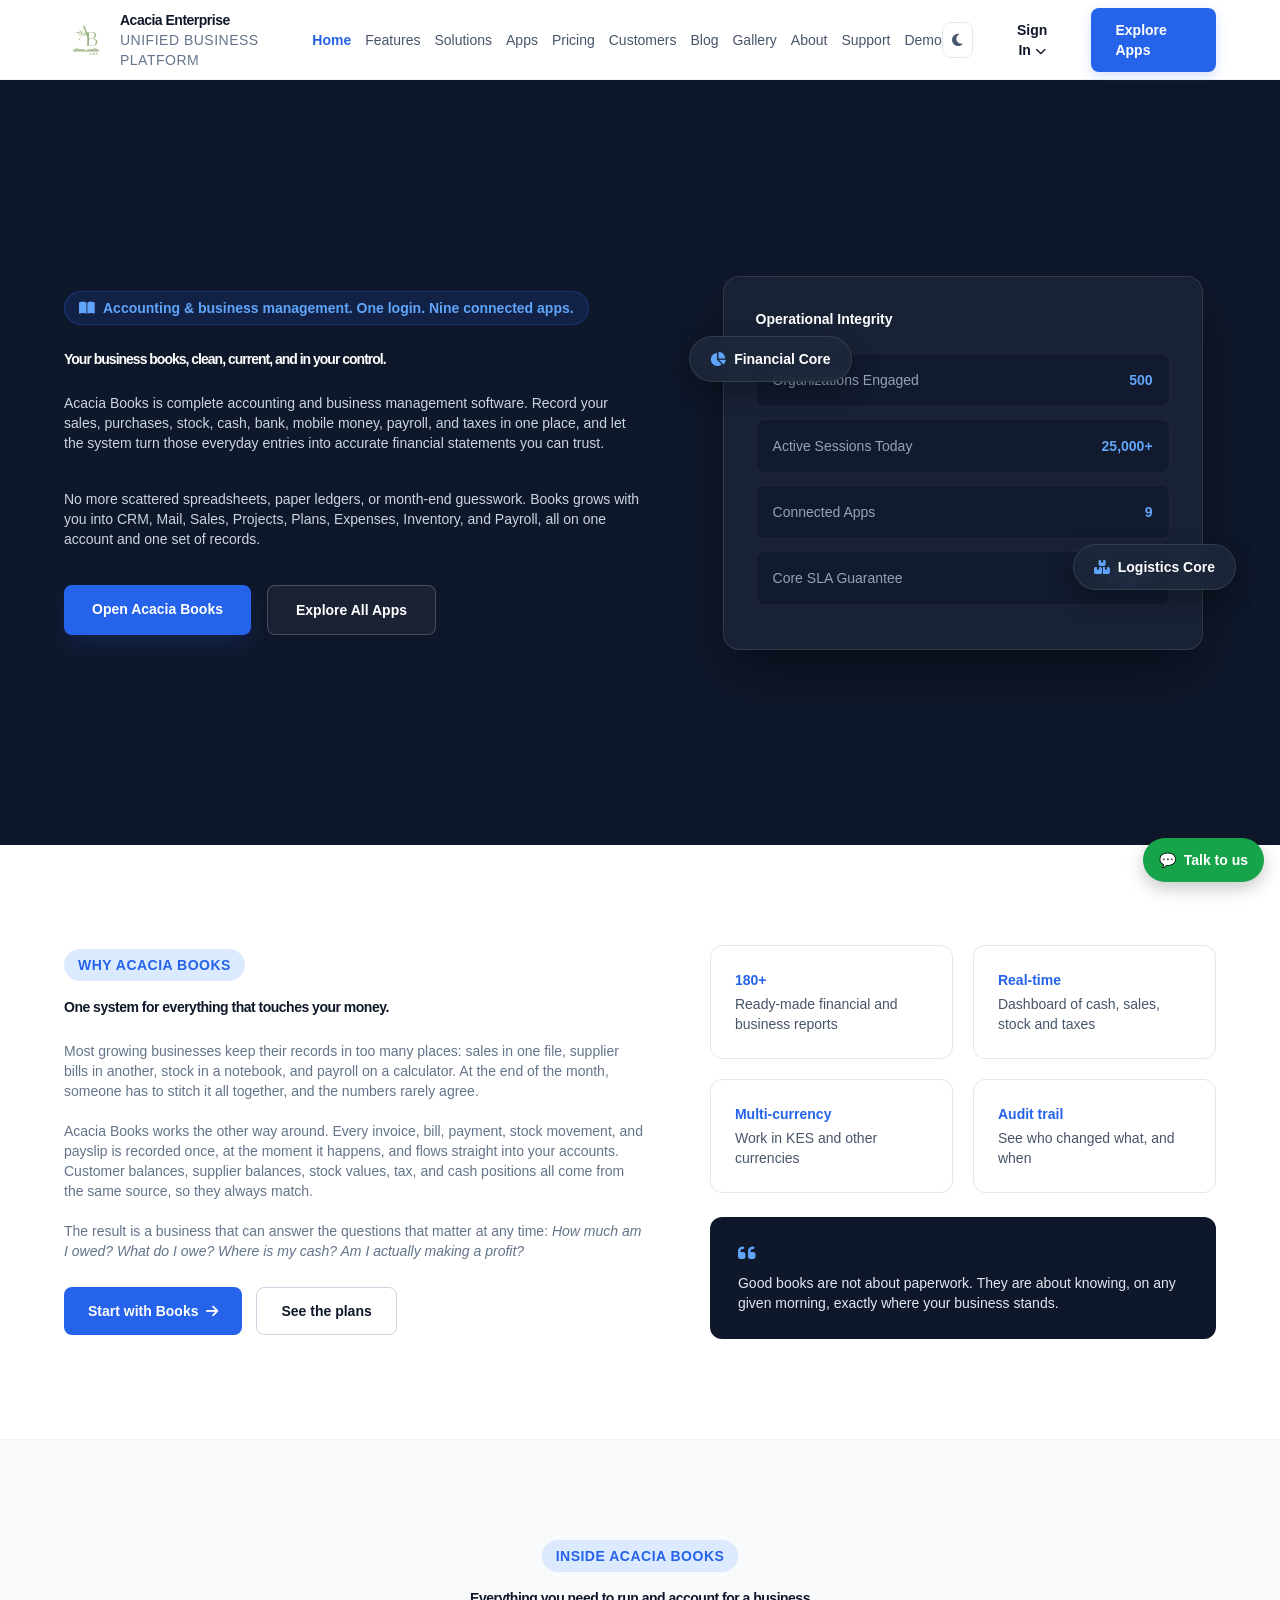
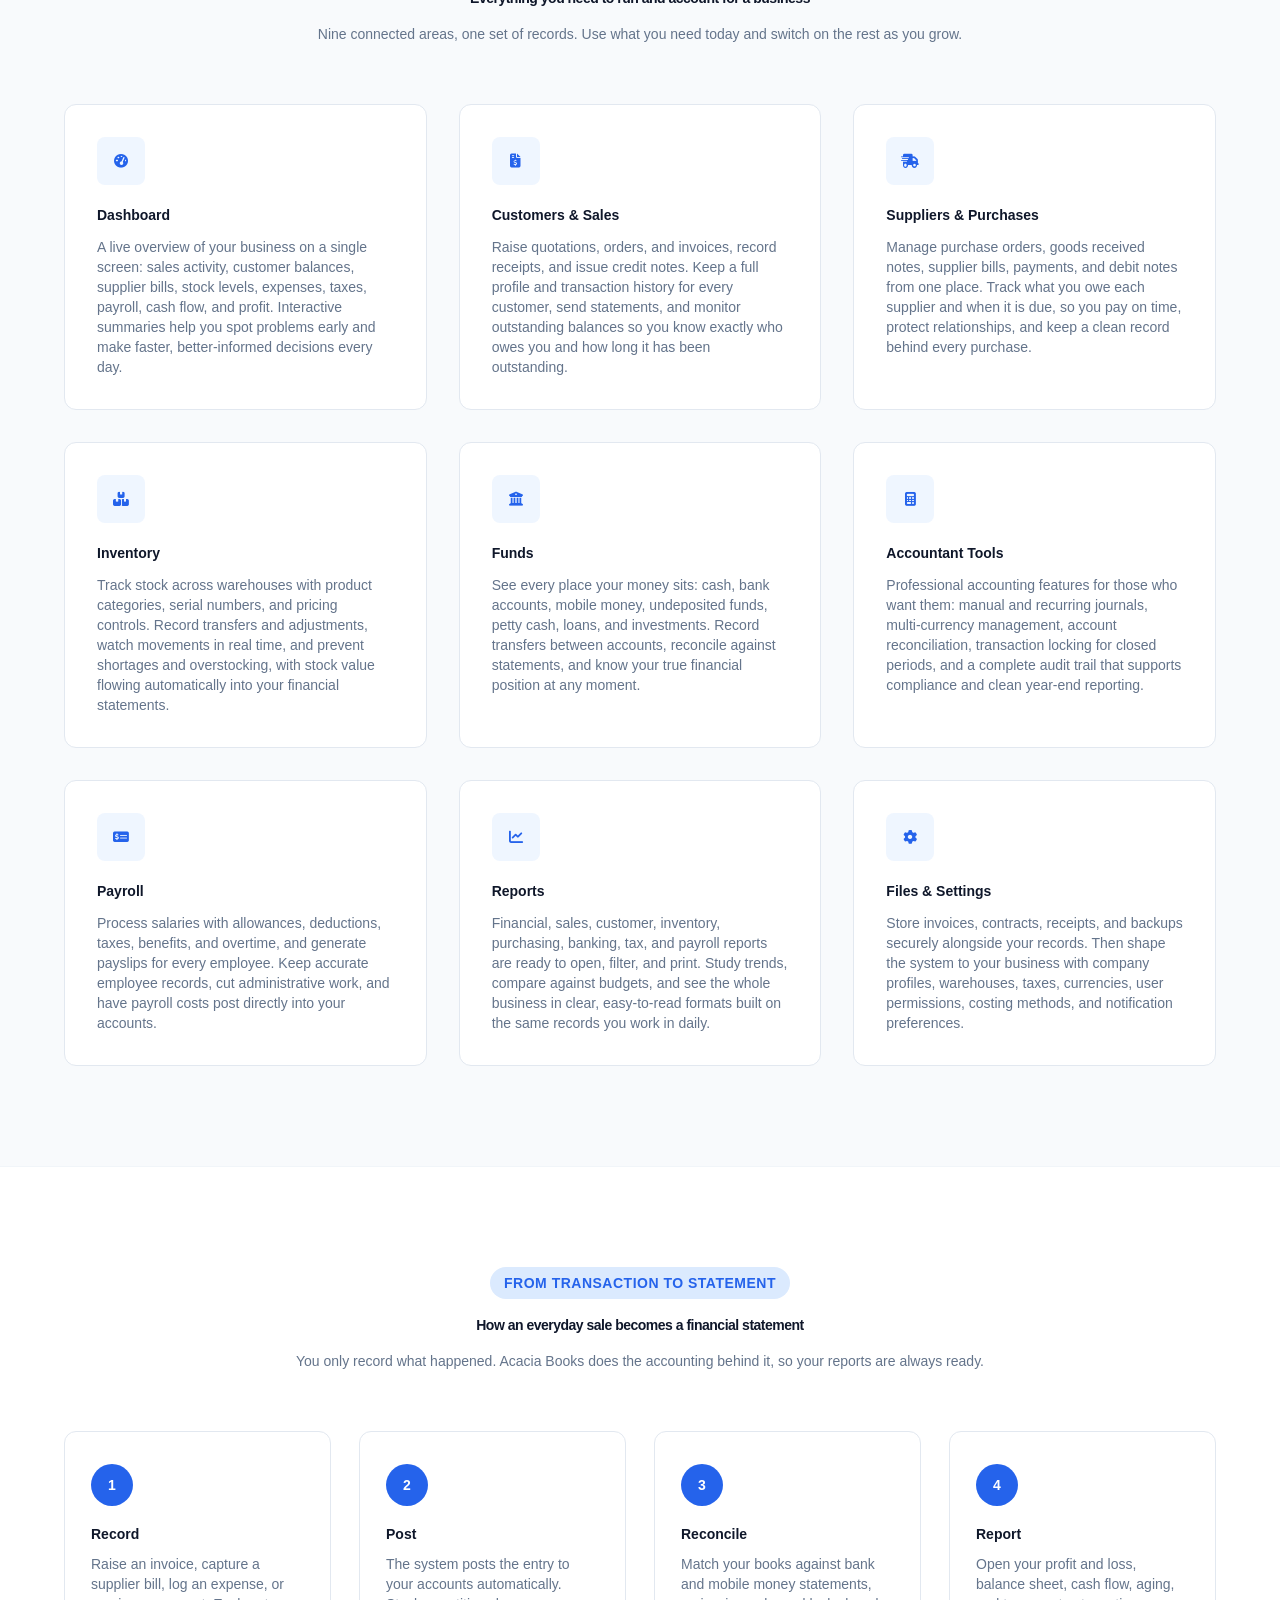
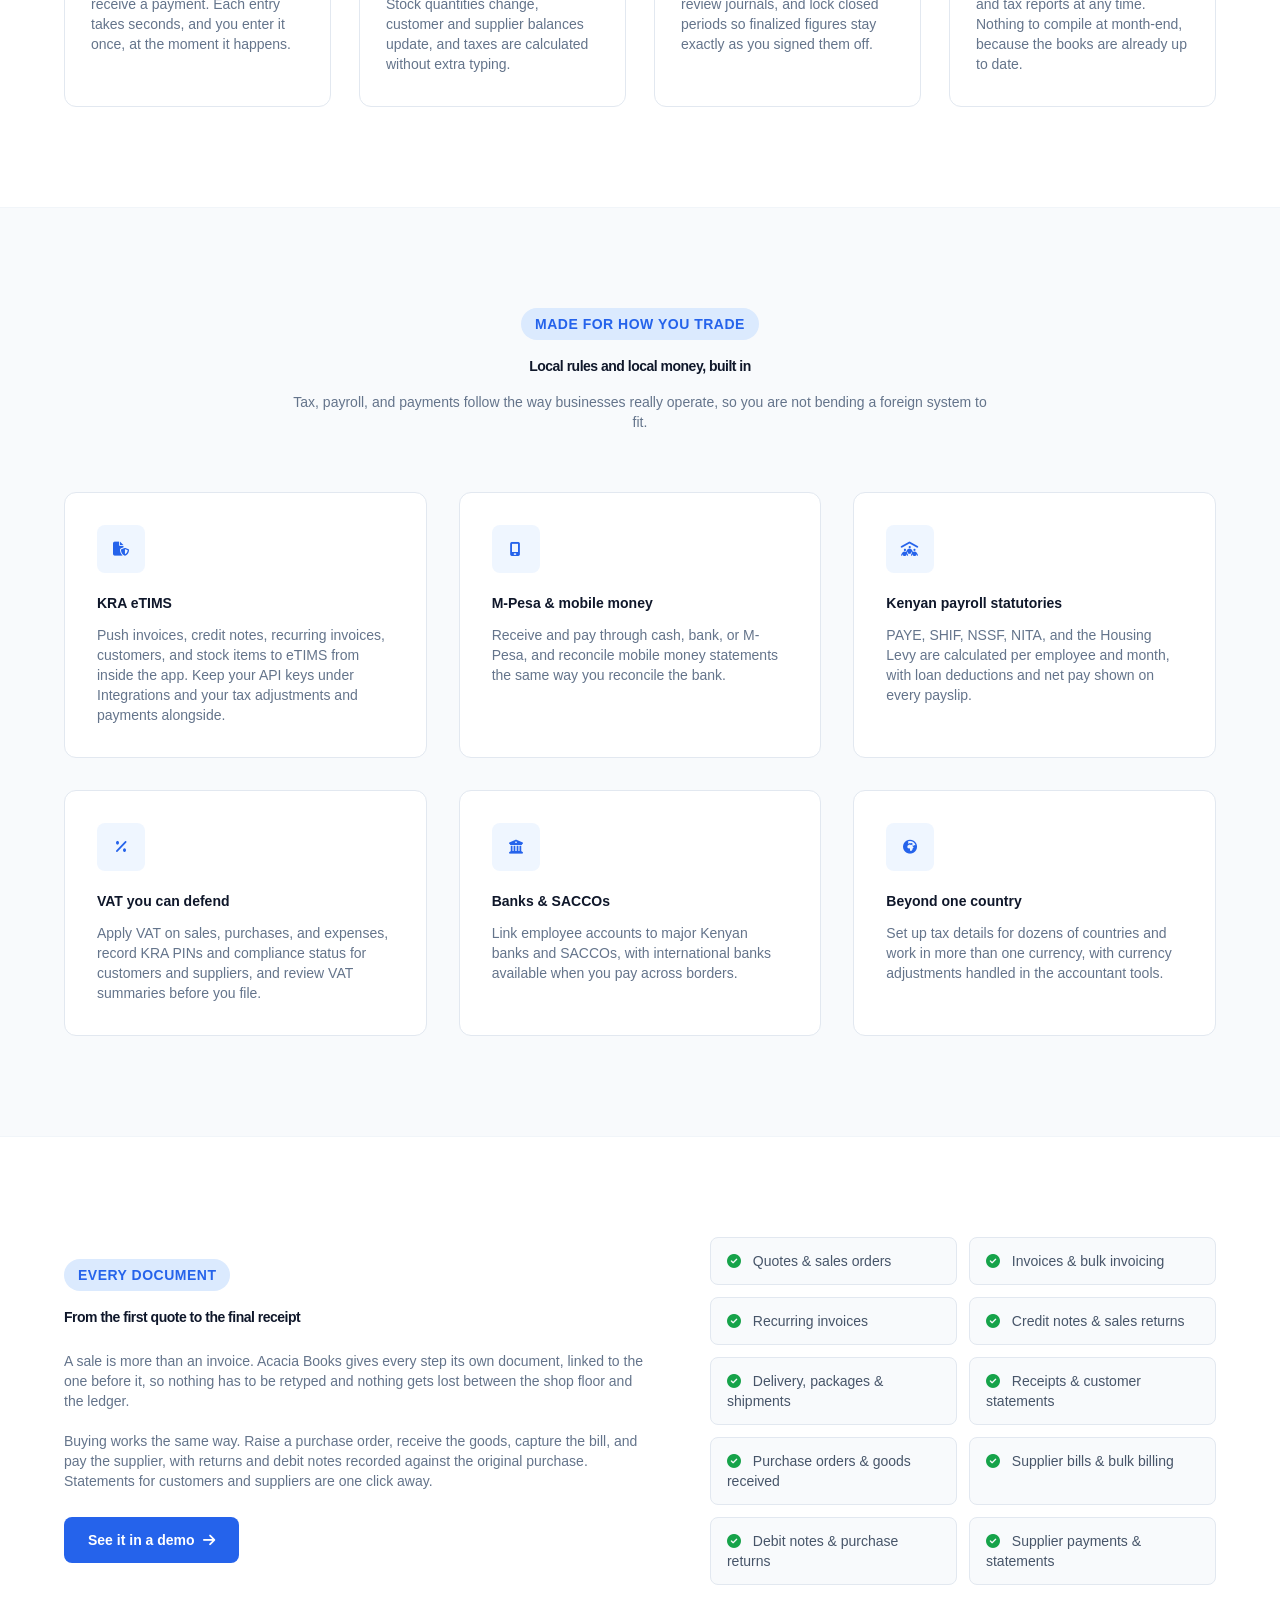
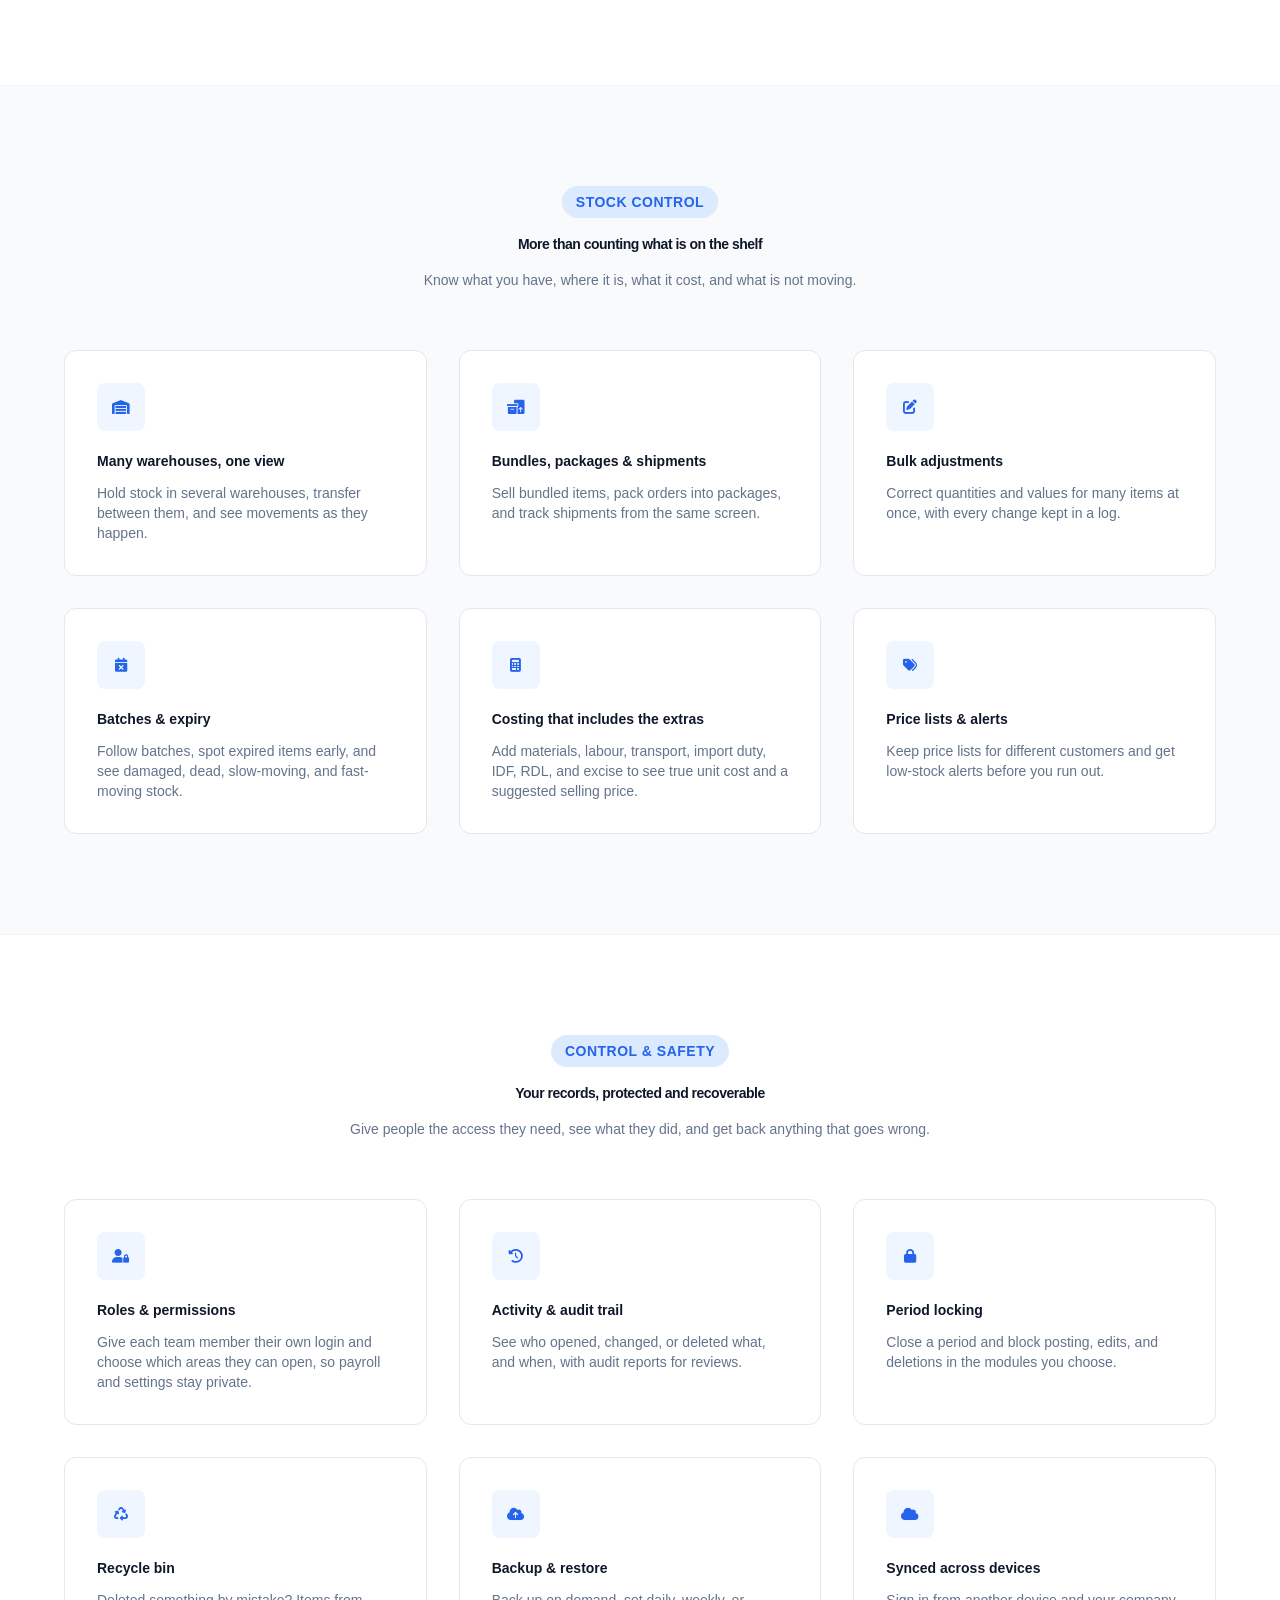
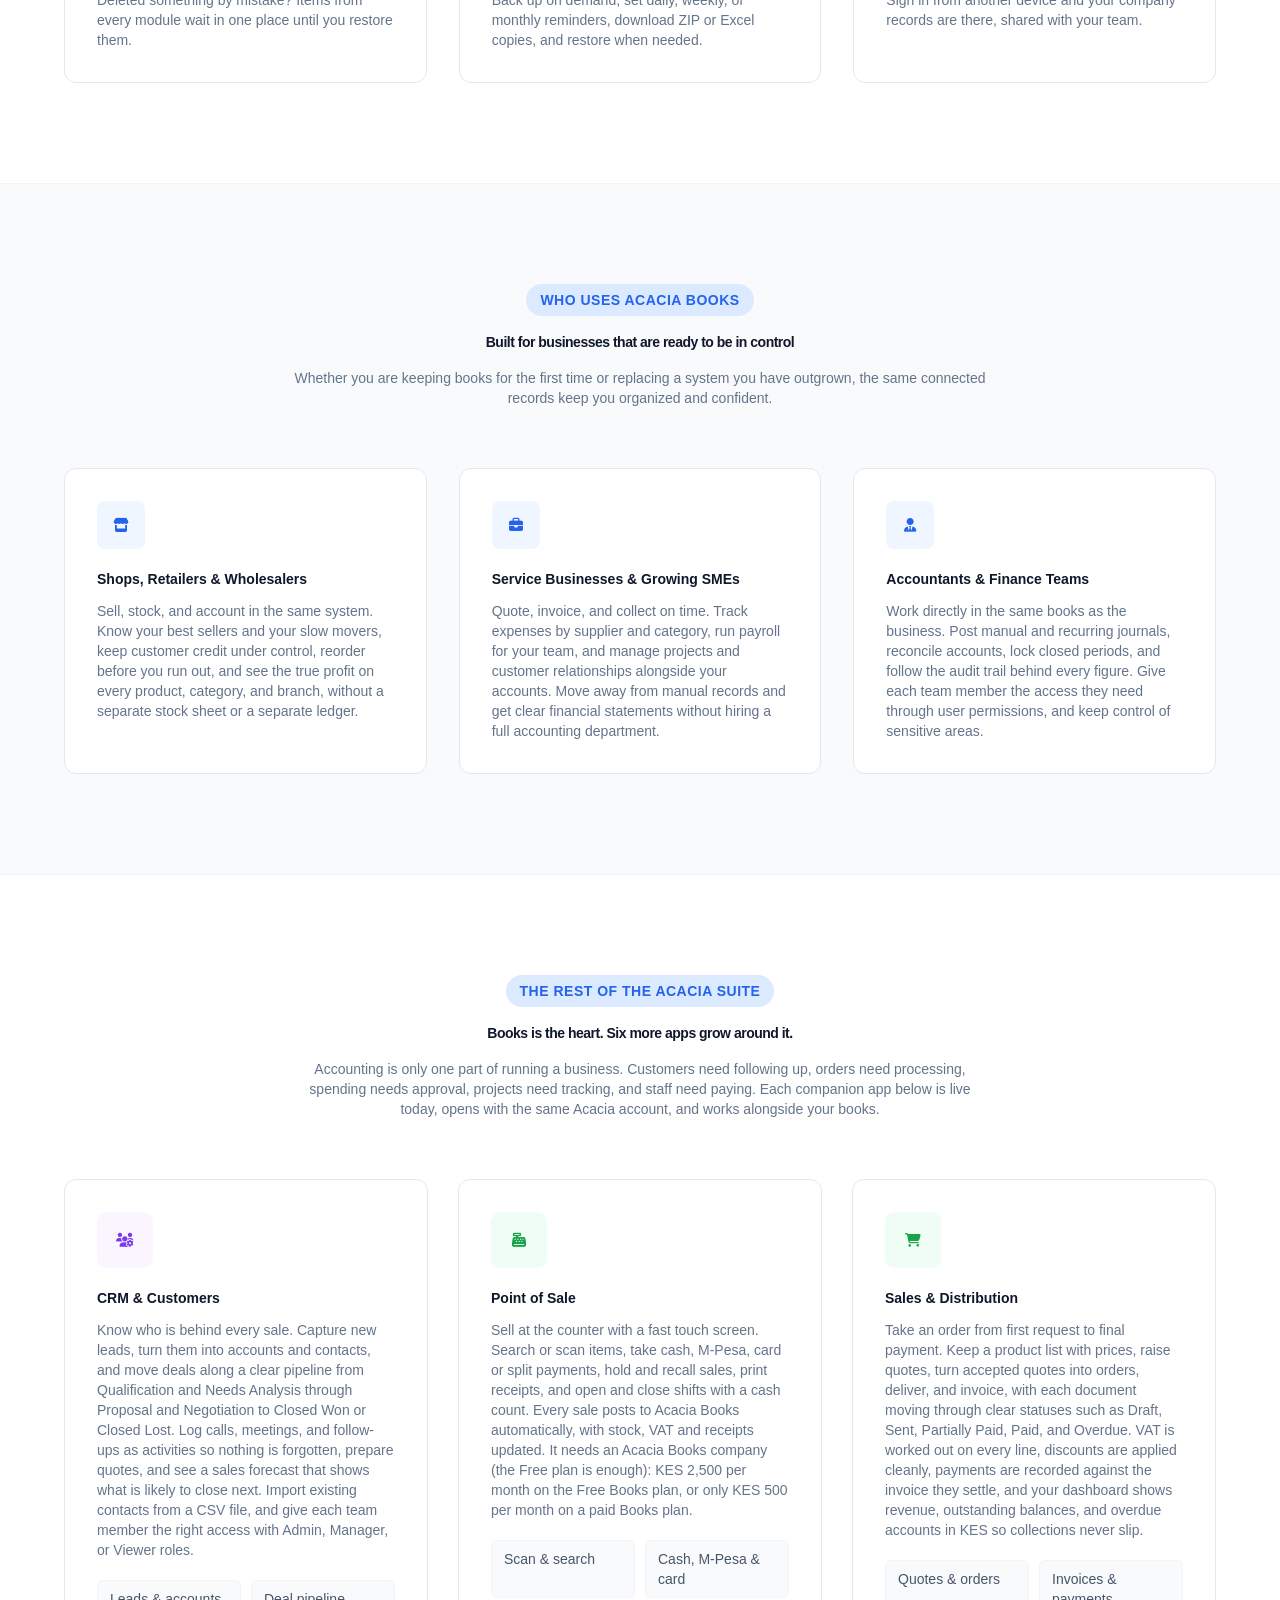
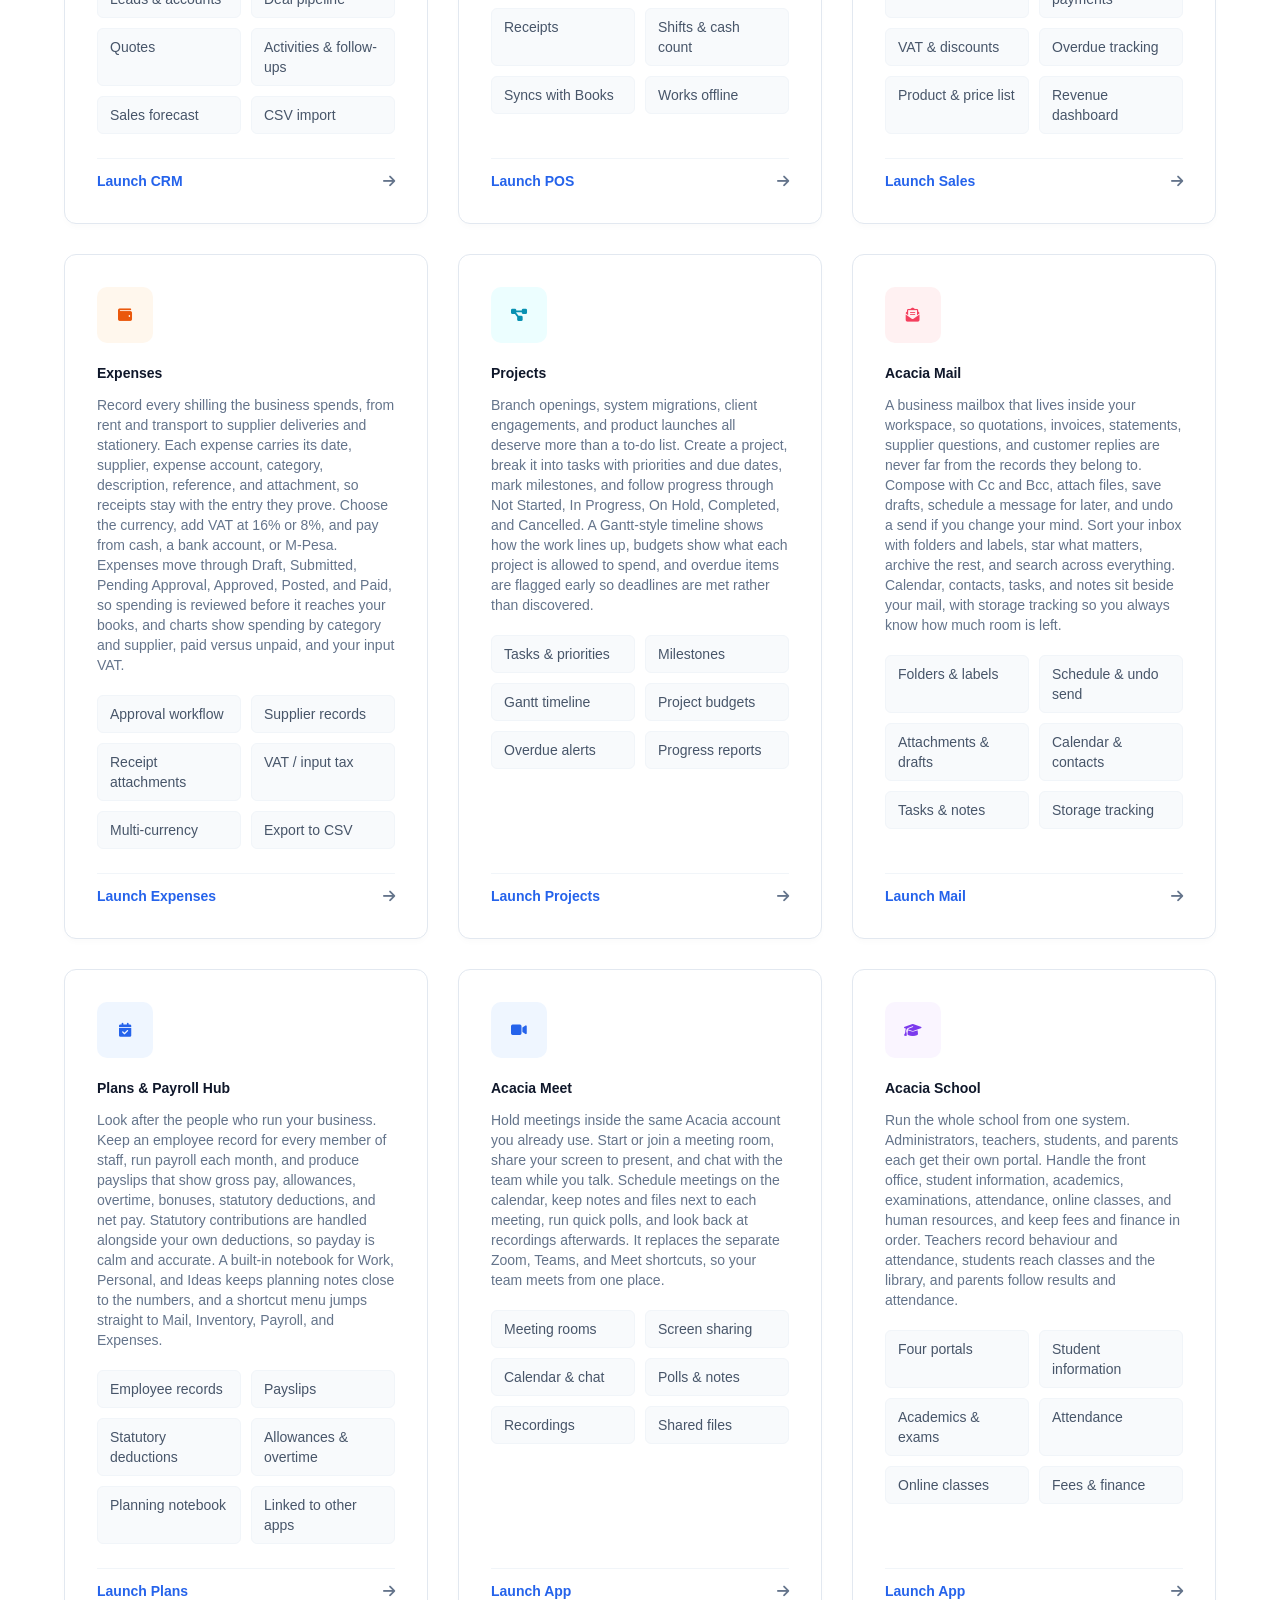
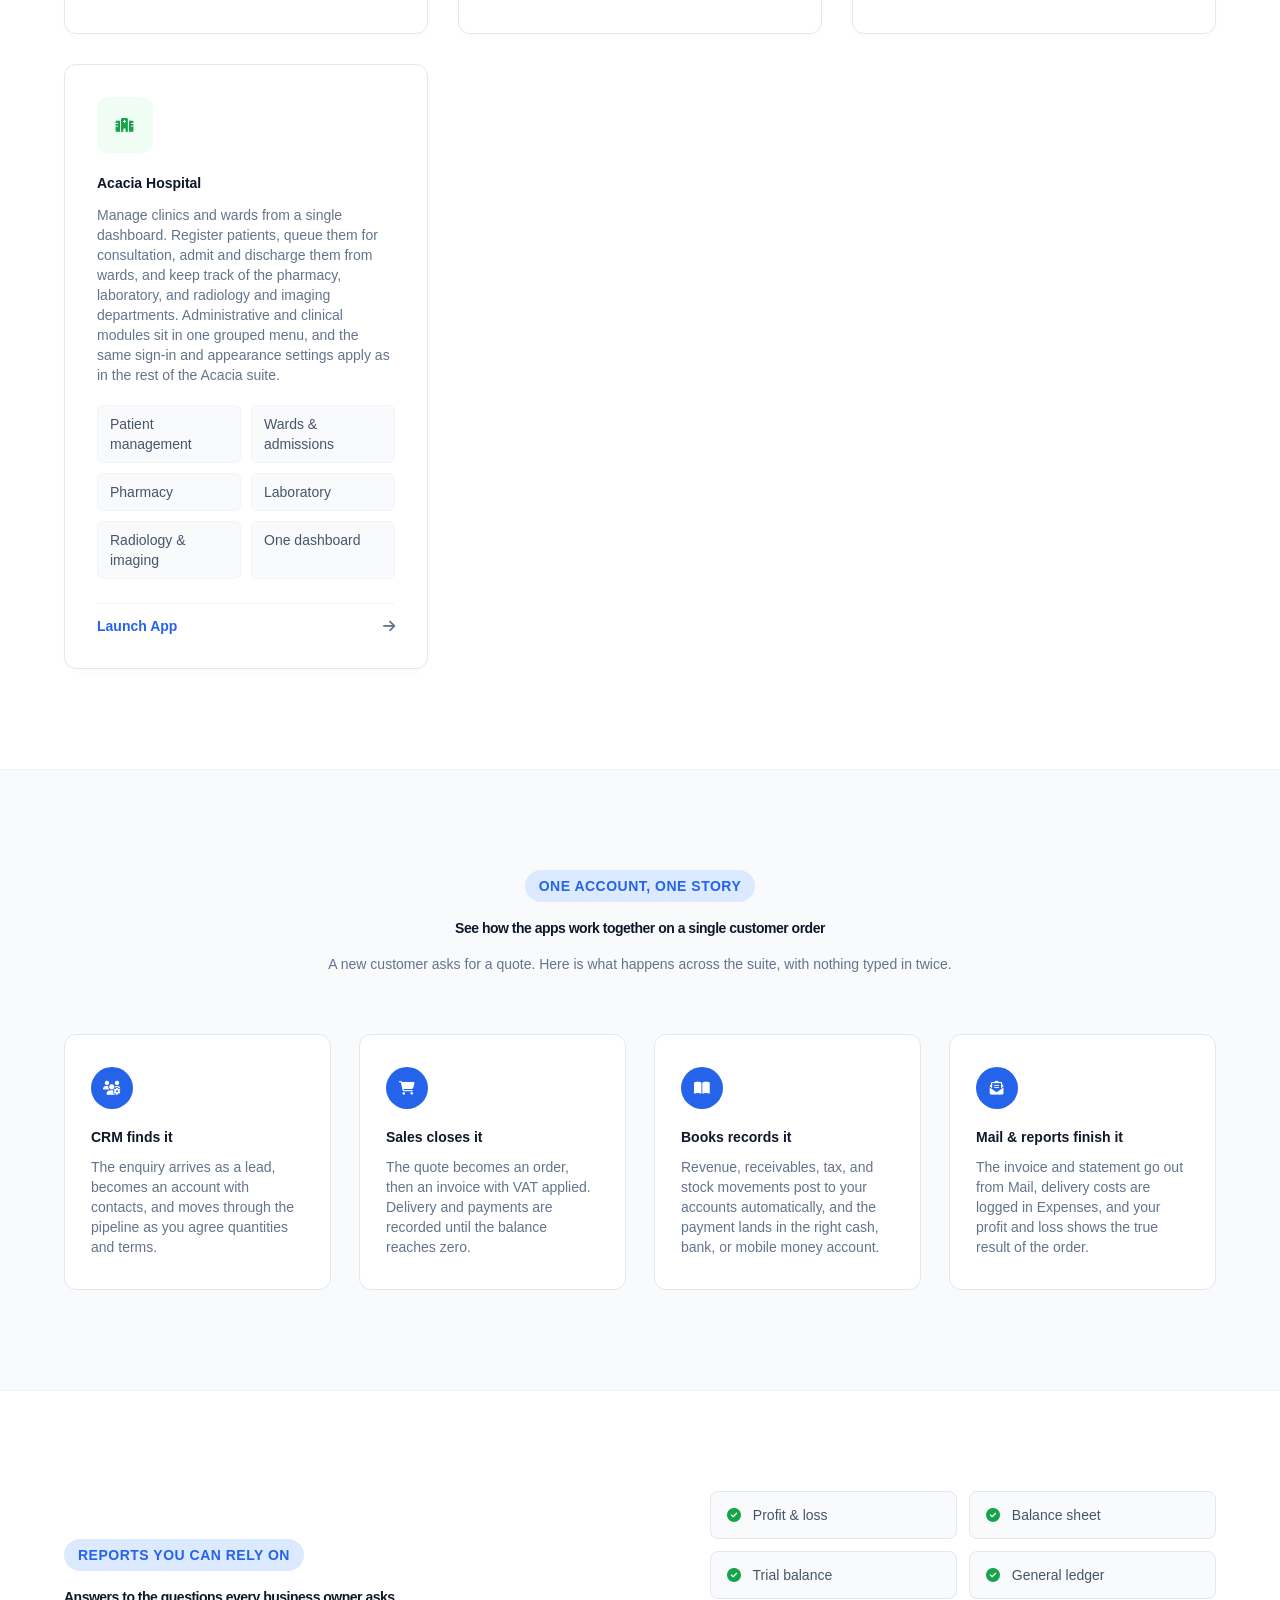
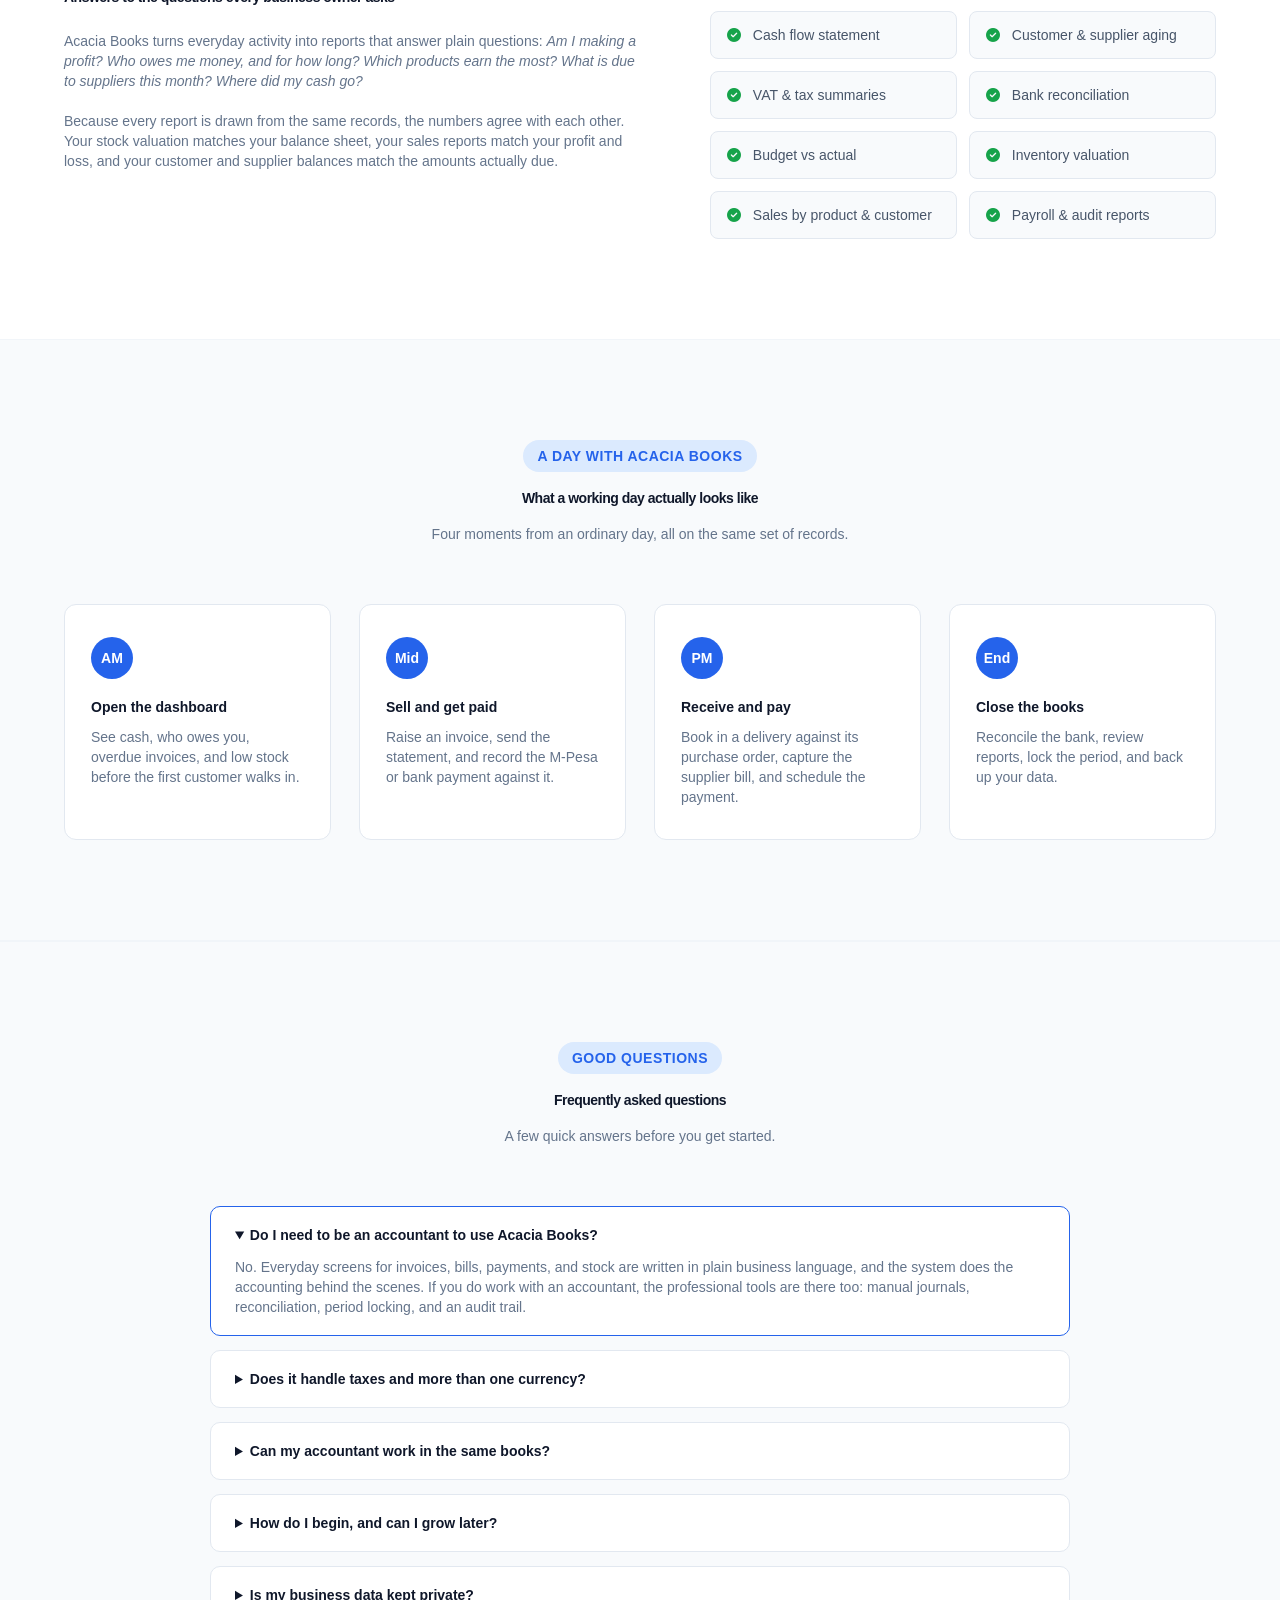
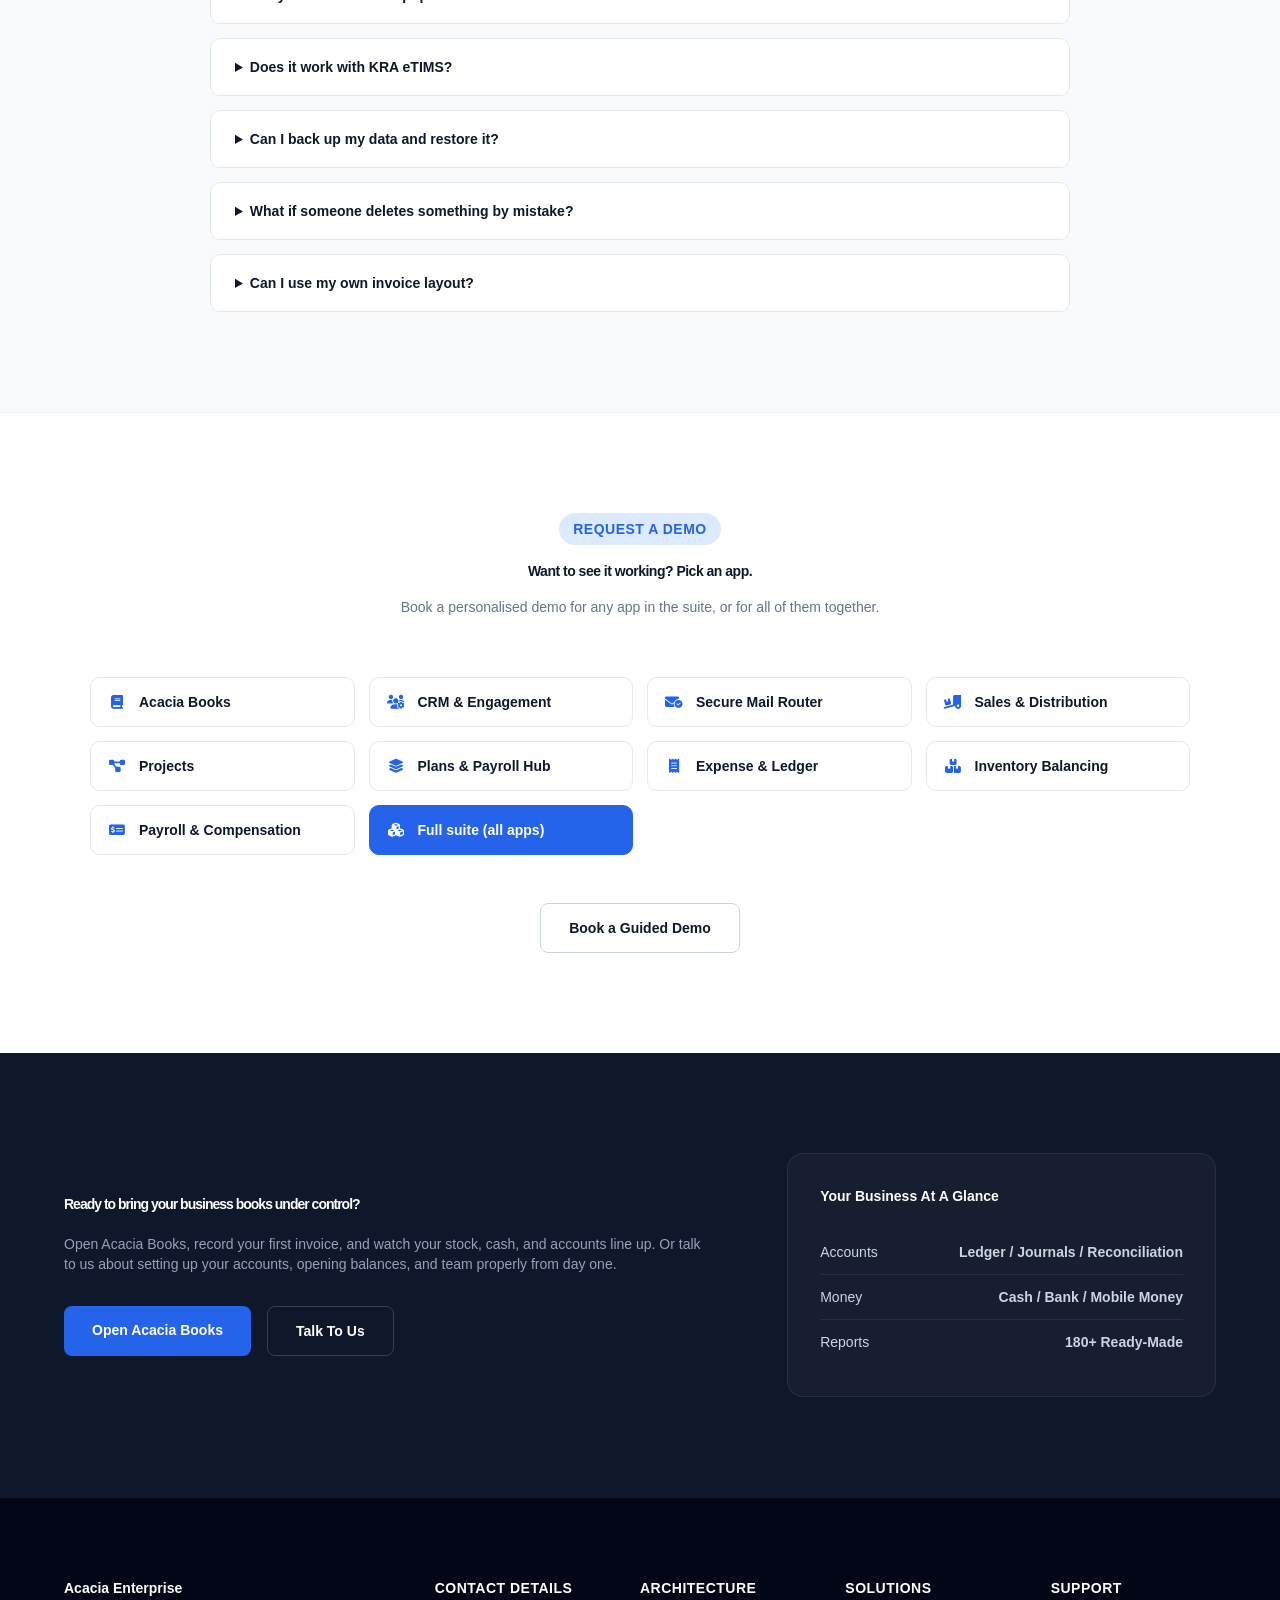
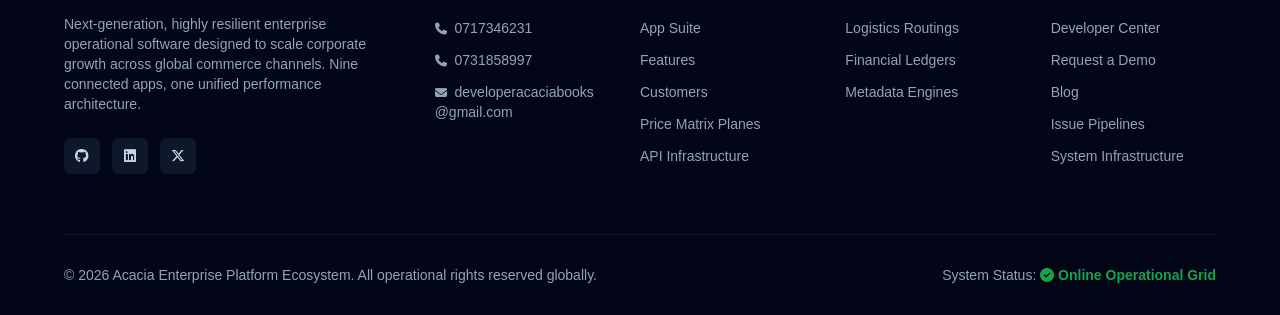
==== landing.html @ db1b0af3 "Add files via upload" ====
<!DOCTYPE html><html lang="en"><head><meta charset="UTF-8"><meta name="viewport" content="width=device-width,initial-scale=1"><title>Acacia Enterprise</title><meta name="description" content="Acacia Books and 8 connected business apps: accounting, inventory, invoicing, payroll, CRM and more. Start free."><link href="https://fonts.googleapis.com/css2?family=Inter:wght@300;400;500;600;700;800&display=swap" rel="stylesheet"><link rel="stylesheet" href="https://cdnjs.cloudflare.com/ajax/libs/font-awesome/6.6.0/css/all.min.css"><style>*{margin:0;padding:0;box-sizing:border-box;font-family:cambria,sans-serif;scroll-behavior:smooth}body{background:#fff;color:#1e293b;overflow-x:hidden;line-height:1.5}a{text-decoration:none}ul{list-style:none}header{position:fixed;top:0;left:0;width:100%;height:80px;background:rgba(255,255,255,.9);backdrop-filter:blur(20px);display:flex;align-items:center;justify-content:space-between;padding:0 5%;z-index:1000;border-bottom:1px solid #f1f5f9}.logo{display:flex;align-items:center;gap:12px}.logo img{width:44px;height:44px;object-fit:contain}.logoText h2{font-size:22px;font-weight:800;color:#0f172a;letter-spacing:-.5px}.logoText span{display:block;font-size:11px;font-weight:500;color:#64748b;text-transform:uppercase;letter-spacing:.5px}nav ul{display:flex;align-items:center;gap:32px}nav a{font-size:15px;font-weight:500;color:#475569;transition:color .2s}nav a:hover{color:#2563eb}.actions{display:flex;align-items:center;gap:16px}.signIn{font-size:15px;font-weight:600;color:#0f172a;padding:10px 20px;transition:all .2s}.signIn:hover{color:#2563eb}.getStarted{padding:12px 24px;border-radius:8px;background:#2563eb;color:#fff;font-size:15px;font-weight:600;box-shadow:0 4px 12px rgba(37,99,235,.2);transition:all .2s}.getStarted:hover{background:#1d4ed8;transform:translateY(-1px)}.hero{margin-top:80px;min-height:85vh;display:flex;align-items:center;justify-content:space-between;padding:80px 5%;position:relative;overflow:hidden;background:#0f172a}.hero-slider-wrapper{position:absolute;top:0;left:0;width:100%;height:100%;z-index:1}.hero-slide{position:absolute;top:0;left:0;width:100%;height:100%;background-size:cover;background-position:center;background-repeat:no-repeat;opacity:0;transition:opacity 1.2s ease-in-out}.hero-slide.active{opacity:1}.hero-slider-wrapper::before{content:'';position:absolute;top:0;left:0;width:100%;height:100%;background:linear-gradient(to right,rgba(15,23,42,.85) 40%,rgba(15,23,42,.5) 100%);z-index:2}.leftHero{width:50%;position:relative;z-index:3}.badge{display:inline-flex;align-items:center;gap:8px;padding:6px 14px;background:rgba(37,99,235,.15);border:1px solid rgba(37,99,235,.3);border-radius:99px;font-size:13px;font-weight:600;color:#60a5fa;margin-bottom:24px}.leftHero h1{font-size:54px;font-weight:800;line-height:1.15;color:#fff;letter-spacing:-1px;margin-bottom:24px}.leftHero p{font-size:18px;line-height:1.6;color:#cbd5e1;margin-bottom:36px}.heroButtons{display:flex;gap:16px}.primary{padding:14px 28px;background:#2563eb;border-radius:8px;color:#fff;font-size:16px;font-weight:600;box-shadow:0 10px 20px rgba(37,99,235,.15);transition:all .2s}.primary:hover{background:#1d4ed8;transform:translateY(-2px)}.secondary{padding:14px 28px;border:1px solid rgba(255,255,255,.2);background:rgba(255,255,255,.05);border-radius:8px;color:#fff;font-size:16px;font-weight:600;backdrop-filter:blur(5px);transition:all .2s}.secondary:hover{background:rgba(255,255,255,.15);border-color:rgba(255,255,255,.4)}.rightHero{width:44%;display:flex;justify-content:center;position:relative;z-index:3}.preview{width:100%;max-width:480px;background:rgba(30,41,59,.7);backdrop-filter:blur(12px);border-radius:16px;padding:32px;box-shadow:0 25px 50px -12px rgba(0,0,0,.5);border:1px solid rgba(255,255,255,.1)}.preview h2{font-size:22px;color:#fff;margin-bottom:24px;font-weight:700}.item{display:flex;justify-content:space-between;align-items:center;padding:16px;background:rgba(15,23,42,.6);border-radius:8px;margin-bottom:12px;border:1px solid rgba(255,255,255,.05)}.item span{font-size:14px;font-weight:500;color:#94a3b8}.item strong{font-size:24px;color:#60a5fa;font-weight:700}.float{position:absolute;background:rgba(30,41,59,.85);backdrop-filter:blur(8px);padding:12px 20px;border-radius:99px;box-shadow:0 10px 25px rgba(0,0,0,.3);font-weight:600;font-size:14px;color:#fff;border:1px solid rgba(255,255,255,.1);display:flex;align-items:center;gap:8px}.float i{color:#60a5fa}.float1{left:-20px;top:60px}.float2{right:-20px;bottom:60px}.section{padding:100px 5%}.section-alt{padding:100px 5%;background:#f8fafc;border-top:1px solid #f1f5f9;border-bottom:1px solid #f1f5f9}.sectionTitle{text-align:center;margin-bottom:60px}.sectionTitle span{display:inline-block;padding:6px 14px;background:#dbeafe;color:#2563eb;border-radius:99px;font-size:13px;font-weight:600;margin-bottom:16px;text-transform:uppercase;letter-spacing:.5px}.sectionTitle h2{font-size:38px;font-weight:800;color:#0f172a;margin-bottom:16px;letter-spacing:-.5px}.sectionTitle p{max-width:700px;margin:auto;font-size:17px;line-height:1.6;color:#64748b}.solutions-grid{display:grid;grid-template-columns:repeat(3,1fr);gap:32px}.solution-card{background:#fff;padding:32px;border-radius:12px;border:1px solid #e2e8f0;transition:all .3s}.solution-card:hover{border-color:#2563eb;box-shadow:0 12px 30px rgba(0,0,0,.04);transform:translateY(-2px)}.solution-card .sol-icon{width:48px;height:48px;background:#eff6ff;color:#2563eb;border-radius:8px;display:flex;align-items:center;justify-content:center;font-size:20px;margin-bottom:20px}.solution-card h3{font-size:20px;font-weight:700;color:#0f172a;margin-bottom:12px}.solution-card p{font-size:15px;color:#64748b;line-height:1.6}.modules{display:grid;grid-template-columns:repeat(3,1fr);gap:30px}.module{background:#fff;border-radius:12px;padding:32px;box-shadow:0 4px 6px -1px rgba(0,0,0,.02);transition:all .3s;border:1px solid #e2e8f0;display:flex;flex-direction:column}.module:hover{transform:translateY(-4px);box-shadow:0 20px 25px -5px rgba(0,0,0,.05);border-color:#2563eb}.icon{width:56px;height:56px;border-radius:10px;display:flex;align-items:center;justify-content:center;font-size:22px;margin-bottom:20px}.blue{background:#eff6ff;color:#2563eb}.green{background:#f0fdf4;color:#16a34a}.orange{background:#fff7ed;color:#ea580c}.purple{background:#faf5ff;color:#7c3aed}.cyan{background:#ecfeff;color:#0891b2}.rose{background:#fff1f2;color:#f43f5e}.module h3{font-size:22px;color:#0f172a;margin-bottom:12px;font-weight:700}.module p{font-size:15px;line-height:1.6;color:#64748b;margin-bottom:20px}.features{display:grid;grid-template-columns:repeat(2,1fr);gap:10px;margin-bottom:24px}.features div{background:#f8fafc;padding:8px 12px;border-radius:6px;font-size:13px;font-weight:500;color:#475569;border:1px solid #f1f5f9}.learn{margin-top:auto;display:flex;justify-content:space-between;align-items:center;padding-top:12px;border-top:1px solid #f1f5f9}.learn a{font-size:14px;color:#2563eb;font-weight:600}.learn i{font-size:14px;color:#64748b;transition:transform .2s}.module:hover .learn i{transform:translateX(4px);color:#2563eb}.about-wrapper{display:grid;grid-template-columns:1fr 1fr;gap:60px;align-items:center}.about-content h3{font-size:28px;font-weight:700;color:#0f172a;margin-bottom:16px}.about-content p{font-size:16px;color:#64748b;line-height:1.7;margin-bottom:20px}.about-stats{display:grid;grid-template-columns:repeat(2,1fr);gap:20px}.about-stat-box{background:#fff;padding:24px;border-radius:12px;border:1px solid #e2e8f0}.about-stat-box h4{font-size:32px;color:#2563eb;font-weight:800;margin-bottom:4px}.about-stat-box p{font-size:14px;color:#475569;font-weight:500;margin:0}.pricing-section-container{display:flex;flex-direction:column;align-items:center;width:100%}.pricing-controls-wrapper{display:flex;flex-direction:column;align-items:center;gap:20px;margin-bottom:48px;background:#fff;padding:24px 32px;border-radius:16px;border:1px solid #e2e8f0;width:100%;max-width:650px;box-shadow:0 4px 6px -1px rgba(0,0,0,.02)}.module-tabs{display:flex;background:#f1f5f9;padding:6px;border-radius:10px;width:100%}.module-tab-btn{flex:1;padding:10px 16px;border:none;background:0 0;font-size:14px;font-weight:600;color:#64748b;cursor:pointer;border-radius:8px;transition:all .2s;display:flex;align-items:center;justify-content:center;gap:8px}.module-tab-btn.active{background:#fff;color:#2563eb;box-shadow:0 2px 4px rgba(0,0,0,.05)}.pricing-controls{display:flex;justify-content:center;align-items:center;gap:24px}.control-group{display:flex;align-items:center;gap:12px}.control-group span{font-size:15px;font-weight:600;color:#334155}.switch{position:relative;width:50px;height:26px}.switch input{display:none}.slider{position:absolute;top:0;left:0;right:0;bottom:0;background:#cbd5e1;border-radius:34px;cursor:pointer;transition:.3s}.slider:before{content:"";position:absolute;width:18px;height:18px;left:4px;top:4px;background:#fff;border-radius:50%;transition:.3s}input:checked+.slider{background:#2563eb}input:checked+.slider:before{transform:translateX(24px)}.pricing-grid{display:grid;grid-template-columns:repeat(3,1fr);gap:30px;margin-bottom:40px;width:100%}.pricing-card{background:#fff;border-radius:16px;padding:40px 32px;border:1px solid #e2e8f0;display:flex;flex-direction:column;transition:all .3s;position:relative}.pricing-card.featured{border-color:#2563eb;box-shadow:0 20px 40px rgba(37,99,235,.06)}.pricing-card.featured .badge-pop{position:absolute;top:-14px;left:50%;transform:translateX(-50%);background:#2563eb;color:#fff;padding:4px 14px;border-radius:999px;font-size:12px;font-weight:700;text-transform:uppercase;letter-spacing:.5px}.pricing-card:hover{transform:translateY(-4px);box-shadow:0 20px 30px rgba(0,0,0,.04)}.pricing-card h3{font-size:22px;color:#0f172a;font-weight:700;margin-bottom:8px}.price-display{margin-bottom:24px}.price-display h4{font-size:36px;font-weight:800;color:#0f172a;letter-spacing:-1px}.price-display span{font-size:14px;color:#64748b;font-weight:500}.pricing-card ul{display:flex;flex-direction:column;gap:14px;margin-bottom:36px;border-top:1px solid #f1f5f9;padding-top:24px}.pricing-card ul li{display:flex;align-items:start;gap:12px;font-size:14px;color:#475569;line-height:1.4}.pricing-card ul li i{font-size:16px;margin-top:2px;color:#2563eb}.pricing-card ul li.none{color:#94a3b8}.pricing-card ul li.none i{color:#cbd5e1}.btn-select{display:block;text-align:center;padding:14px;background:#f8fafc;border:1px solid #e2e8f0;color:#0f172a;border-radius:8px;font-size:15px;font-weight:600;transition:all .2s;margin-top:auto}.btn-select:hover{background:#2563eb;border-color:#2563eb;color:#fff}.pricing-card.featured .btn-select{background:#2563eb;border-color:#2563eb;color:#fff}.pricing-card.featured .btn-select:hover{background:#1d4ed8;border-color:#1d4ed8}.support-grid{display:grid;grid-template-columns:repeat(4,1fr);gap:24px}.support-card{background:#fff;padding:28px;border-radius:12px;border:1px solid #e2e8f0;text-align:center;transition:all .2s}.support-card:hover{border-color:#2563eb;box-shadow:0 10px 25px rgba(0,0,0,.03)}.support-card i{font-size:28px;color:#2563eb;margin-bottom:16px}.support-card h4{font-size:16px;font-weight:700;color:#0f172a;margin-bottom:8px}.support-card p{font-size:13px;color:#64748b;margin-bottom:16px}.support-card a{font-size:13px;font-weight:600;color:#2563eb}.cta{padding:100px 5%;background:#0f172a;color:#fff;position:relative;overflow:hidden}.ctaBox{max-width:1200px;margin:auto;display:grid;grid-template-columns:1.5fr 1fr;gap:80px;align-items:center}.cta h2{font-size:42px;font-weight:800;letter-spacing:-1px;margin-bottom:20px}.cta p{font-size:18px;color:#94a3b8;line-height:1.6;margin-bottom:32px}.ctaButtons{display:flex;gap:16px}.ctaPrimary{background:#2563eb;color:#fff;padding:14px 28px;border-radius:8px;font-weight:600}.ctaSecondary{border:1px solid #334155;color:#fff;padding:14px 28px;border-radius:8px;font-weight:600}.ctaCard{background:rgba(255,255,255,.03);border:1px solid rgba(255,255,255,.08);padding:32px;border-radius:16px}.ctaCard h3{font-size:20px;margin-bottom:24px;font-weight:700}.ctaItem{display:flex;justify-content:space-between;padding:12px 0;border-bottom:1px solid rgba(255,255,255,.08);font-size:14px;color:#cbd5e1}.ctaItem:last-child{border:none}footer{background:#020617;color:#94a3b8;padding:80px 5% 30px;border-top:1px solid #0f172a}.footerGrid{display:grid;grid-template-columns:2fr repeat(4,1fr);gap:40px;margin-bottom:60px}.footerLogo h2{font-size:24px;font-weight:800;color:#fff;margin-bottom:16px}.footerLogo p{font-size:14px;line-height:1.6}.social{display:flex;gap:12px;margin-top:24px}.social a{width:36px;height:36px;border-radius:6px;background:#0f172a;display:flex;align-items:center;justify-content:center;color:#cbd5e1;font-size:16px}.social a:hover{background:#2563eb;color:#fff}.footerColumn h3{font-size:14px;color:#fff;font-weight:700;text-transform:uppercase;letter-spacing:.5px;margin-bottom:20px}.footerColumn ul{display:flex;flex-direction:column;gap:12px}.footerColumn a{color:#94a3b8;font-size:14px}.footerColumn a:hover{color:#fff}.bottomFooter{border-top:1px solid #0f172a;padding-top:30px;display:flex;justify-content:space-between;font-size:13px}@media(max-width:1200px){.pricing-grid{grid-template-columns:repeat(2,1fr)}}.pricing-grid{grid-template-columns:repeat(6,minmax(0,1fr));gap:16px;align-items:stretch;max-width:1400px;margin:0 auto 40px}.pricing-card{padding:22px 18px 18px;border-radius:14px;border:1px solid #e3e8f0;box-shadow:none;text-align:left}.pricing-card:hover{transform:none;box-shadow:0 6px 18px rgba(15,23,42,.06);border-color:#cbd5e6}.pricing-card.featured{border-color:#2563eb;box-shadow:none}.pricing-card.featured .badge-pop{background:#fff;color:#2563eb;border:1px solid #2563eb;font-size:12px;letter-spacing:.05em;padding:3px 14px;top:-13px}.pricing-card h3{font-size:16px;margin-bottom:4px}.price-display{margin-bottom:16px}.price-display h4{display:inline;font-size:15px;font-weight:700;letter-spacing:0}.price-display span{font-size:13px;color:#6b7280;font-weight:400}.pricing-card ul{gap:0;border-top:none;padding-top:0;margin-bottom:8px;flex:1}.pricing-card ul li{font-size:13px;color:#6b7280;padding:7px 0;border-top:1px solid #eef1f6;gap:8px}.pricing-card ul li:first-child{border-top:none}.pricing-card ul.pc-collapsed li:nth-child(n+6){display:none}.pc-more{background:0 0;border:0;color:#2563eb;font-family:inherit;font-size:13px;font-weight:700;cursor:pointer;padding:8px 0 16px;text-align:left}.pc-more:hover{text-decoration:underline}.btn-select{background:#2563eb;border-color:#2563eb;color:#fff;padding:11px;font-size:14px;font-weight:700;border-radius:6px}.btn-select:hover{background:#1d4ed8;border-color:#1d4ed8}@media(max-width:1280px){.pricing-grid{grid-template-columns:repeat(3,minmax(0,1fr))}}@media(max-width:800px){.pricing-grid{grid-template-columns:repeat(2,minmax(0,1fr))}}@media(max-width:520px){.pricing-grid{grid-template-columns:1fr}}@media(max-width:1024px){.hero{flex-direction:column;text-align:center;padding-top:60px}.about-wrapper,.ctaBox,.leftHero,.rightHero{width:100%;grid-template-columns:1fr}.modules,.solutions-grid{grid-template-columns:repeat(2,1fr)}.support-grid{grid-template-columns:repeat(2,1fr)}.footerGrid{grid-template-columns:1fr}.hero-slider-wrapper::before{background:rgba(15,23,42,.85)}}@media(max-width:640px){.modules,.solutions-grid,.support-grid{grid-template-columns:1fr}.leftHero h1{font-size:36px}.pricing-controls-wrapper{padding:16px}.pricing-controls{flex-direction:column;gap:16px}.module-tabs{flex-direction:column;gap:4px}}</style><style>.gallery-grid{display:grid;grid-template-columns:repeat(3,1fr);gap:30px}.gallery-card{background:#fff;border-radius:12px;overflow:hidden;border:1px solid #e2e8f0;transition:all .3s}.gallery-card:hover{transform:translateY(-4px);box-shadow:0 20px 25px -5px rgba(0,0,0,.08);border-color:#2563eb}.gallery-frame{background:#0f172a;padding:10px 14px 0}.gallery-dots{display:flex;gap:6px;padding-bottom:10px}.gallery-dots span{width:9px;height:9px;border-radius:50%;background:#334155}.gallery-dots span:first-child{background:#f43f5e}.gallery-dots span:nth-child(2){background:#eab308}.gallery-dots span:nth-child(3){background:#16a34a}.gallery-card img{width:100%;height:220px;object-fit:cover;display:block}.gallery-caption{padding:20px 22px 24px}.gallery-caption h4{font-size:16px;font-weight:700;color:#0f172a;margin-bottom:6px}.gallery-caption p{font-size:13px;color:#64748b;line-height:1.5}.gallery-note{max-width:700px;margin:40px auto 0;text-align:center;font-size:13px;color:#94a3b8}@media(max-width:1024px){.gallery-grid{grid-template-columns:repeat(2,1fr)}}@media(max-width:640px){.gallery-grid{grid-template-columns:1fr}}</style><style>nav a.active{color:#2563eb;font-weight:700}</style><style>.signDrop{position:relative}.signDrop .signIn{background:0 0;border:0;cursor:pointer;font-family:inherit}.ddMenu{display:none;position:absolute;right:0;top:100%;margin-top:6px;width:290px;background:#fff;border:1px solid #e2e8f0;border-radius:12px;box-shadow:0 20px 40px rgba(15,23,42,.18);padding:8px;z-index:2000}.signDrop.open .ddMenu{display:block}.ddHead{font-size:11px;font-weight:700;color:#64748b;text-transform:uppercase;letter-spacing:.5px;padding:8px 12px 6px}.ddItem{display:flex;align-items:center;gap:12px;padding:10px 12px;border-radius:8px;font-size:14px;font-weight:600;color:#0f172a}.ddItem i{width:18px;text-align:center;color:#2563eb}.ddItem:hover{background:#eff6ff;color:#2563eb}.ddSep{height:1px;background:#e2e8f0;margin:6px 4px}.ddCreate i{color:#16a34a}</style><style id="bkHomeCss">.bk-two{max-width:1200px;margin:auto;display:grid;grid-template-columns:1.15fr 1fr;gap:64px;align-items:center}.bk-text p{font-size:16px;line-height:1.7;color:#64748b;margin-bottom:20px}.bk-text p em{color:#64748b;font-style:italic}.bk-actions{display:flex;gap:14px;margin-top:26px;flex-wrap:wrap}.bk-btn{display:inline-flex;align-items:center;gap:8px;padding:13px 24px;border-radius:8px;background:#2563eb;color:#fff;font-weight:600;font-size:15px;text-decoration:none;transition:.25s}.bk-btn:hover{background:#1d4ed8;transform:translateY(-1px)}.bk-btn.ghost{background:#fff;color:#0f172a;border:1px solid #cbd5e1}.bk-btn.ghost:hover{border-color:#2563eb;color:#2563eb}.bk-quote{margin-top:24px;padding:26px 28px;background:#0f172a;border-radius:12px;color:#e2e8f0;position:relative}.bk-quote i{color:#60a5fa;font-size:20px;margin-bottom:10px;display:block}.bk-quote p{font-size:16px;line-height:1.7;margin:0;font-style:normal}.bk-steps{max-width:1200px;margin:auto;display:grid;grid-template-columns:repeat(4,1fr);gap:28px}.bk-step{background:#fff;border:1px solid #e2e8f0;border-radius:12px;padding:32px 26px;position:relative;transition:.3s}.bk-step:hover{border-color:#2563eb;transform:translateY(-3px);box-shadow:0 14px 30px rgba(0,0,0,.05)}.bk-num{font-size:17px;width:42px;height:42px;border-radius:50%;background:#2563eb;color:#fff;font-weight:800;display:flex;align-items:center;justify-content:center;margin-bottom:18px}.bk-step h3{font-size:20px;font-weight:700;color:#0f172a;margin-bottom:10px}.bk-step p{font-size:15px;line-height:1.6;color:#64748b}.bk-checks{display:grid;grid-template-columns:repeat(2,1fr);gap:12px}.bk-checks div{background:#f8fafc;border:1px solid #e2e8f0;border-radius:8px;padding:13px 16px;font-size:14px;font-weight:500;color:#475569}.bk-checks i{color:#16a34a;margin-right:8px}.bk-faq{max-width:860px;margin:auto;display:flex;flex-direction:column;gap:14px}.bk-faq details{background:#fff;border:1px solid #e2e8f0;border-radius:10px;padding:18px 24px}.bk-faq summary{cursor:pointer;font-weight:700;color:#0f172a;font-size:16px}.bk-faq details[open]{border-color:#2563eb}.bk-faq details p{margin-top:12px;font-size:15px;line-height:1.6;color:#64748b}.cmp-wrap{max-width:1200px;margin:auto;overflow-x:auto;border:1px solid #e2e8f0;border-radius:12px;background:#fff}.cmp-table{width:100%;border-collapse:collapse;min-width:820px}.cmp-table td,.cmp-table th{padding:14px 16px;text-align:center;font-size:14px;color:#475569;border-bottom:1px solid #f1f5f9}.cmp-table th{background:#f8fafc;color:#0f172a;font-weight:700;font-size:14px}.cmp-table td:first-child,.cmp-table th:first-child{text-align:left;font-weight:600;color:#0f172a}.cmp-table tr.cmp-price td{font-weight:700;color:#2563eb;background:#eff6ff}.cmp-table tbody tr:last-child td{border-bottom:none}.sol-list{list-style:none;margin:18px 0 0;padding:0;display:grid;gap:8px}.sol-list li{font-size:14px;line-height:1.5;color:#475569}.sol-list i{color:#16a34a;margin-right:8px}.solution-card p.sol-best{margin-top:16px;padding-top:14px;border-top:1px solid #f1f5f9;font-size:14px;color:#64748b}.solution-card p.sol-best strong{color:#0f172a}@media(max-width:1024px){.bk-two{grid-template-columns:1fr;gap:40px}.bk-steps{grid-template-columns:repeat(2,1fr)}}@media(max-width:640px){.bk-checks,.bk-steps{grid-template-columns:1fr}}</style><style id="homeUniformText">body,body :not(i):not(svg):not(svg *){font-size:.875rem!important;line-height:1.25rem!important}</style><script>!function(){try{var e=localStorage.getItem("acxTheme");e||(e=window.matchMedia&&matchMedia("(prefers-color-scheme: dark)").matches?"dark":"light"),document.documentElement.setAttribute("data-theme",e)}catch(e){}}()</script><style id="homeDarkMode">.themeToggle{background:0 0;border:1px solid #e2e8f0;color:#475569;width:36px;height:36px;border-radius:8px;cursor:pointer;display:inline-flex;align-items:center;justify-content:center;transition:.2s}.themeToggle:hover{border-color:#2563eb;color:#2563eb}html[data-theme=dark]{color-scheme:dark}html[data-theme=dark] body{background:#0b1220;color:#e2e8f0}html[data-theme=dark] header{background:rgba(11,18,32,.9);border-bottom-color:#1e293b}html[data-theme=dark] .about-content h3,html[data-theme=dark] .bk-faq summary,html[data-theme=dark] .bk-step h3,html[data-theme=dark] .cmp-table td:first-child,html[data-theme=dark] .cmp-table th,html[data-theme=dark] .cmp-table th:first-child,html[data-theme=dark] .logoText h2,html[data-theme=dark] .module h3,html[data-theme=dark] .price-display h4,html[data-theme=dark] .pricing-card h3,html[data-theme=dark] .sectionTitle h2,html[data-theme=dark] .signIn,html[data-theme=dark] .solution-card h3,html[data-theme=dark] .solution-card p.sol-best strong,html[data-theme=dark] .support-card h4{color:#f1f5f9}html[data-theme=dark] .about-content p,html[data-theme=dark] .bk-faq details p,html[data-theme=dark] .bk-step p,html[data-theme=dark] .bk-text p,html[data-theme=dark] .bk-text p em,html[data-theme=dark] .learn i,html[data-theme=dark] .logoText span,html[data-theme=dark] .module p,html[data-theme=dark] .module-tab-btn,html[data-theme=dark] .price-display span,html[data-theme=dark] .sectionTitle p,html[data-theme=dark] .solution-card p,html[data-theme=dark] .solution-card p.sol-best,html[data-theme=dark] .support-card p{color:#94a3b8}html[data-theme=dark] .about-stat-box p,html[data-theme=dark] .bk-checks div,html[data-theme=dark] .cmp-table td,html[data-theme=dark] .cmp-table th,html[data-theme=dark] .features div,html[data-theme=dark] .pricing-card ul li,html[data-theme=dark] .sol-list li,html[data-theme=dark] nav a{color:#cbd5e1}html[data-theme=dark] nav a.active,html[data-theme=dark] nav a:hover{color:#60a5fa}html[data-theme=dark] .about-stat-box,html[data-theme=dark] .bk-faq details,html[data-theme=dark] .bk-step,html[data-theme=dark] .cmp-wrap,html[data-theme=dark] .ddMenu,html[data-theme=dark] .module,html[data-theme=dark] .pricing-card,html[data-theme=dark] .pricing-controls-wrapper,html[data-theme=dark] .solution-card,html[data-theme=dark] .support-card{background:#111a2e;border-color:#1e293b}html[data-theme=dark] .section-alt{background:#0f172a;border-color:#1e293b}html[data-theme=dark] .bk-checks div,html[data-theme=dark] .cmp-table th,html[data-theme=dark] .features div,html[data-theme=dark] .module-tabs{background:#0f172a;border-color:#1e293b}html[data-theme=dark] .cmp-table td,html[data-theme=dark] .cmp-table th,html[data-theme=dark] .learn,html[data-theme=dark] .solution-card p.sol-best{border-color:#1e293b}html[data-theme=dark] .cmp-table tr.cmp-price td{background:#14243f;color:#60a5fa}html[data-theme=dark] .module-tab-btn.active{background:#1e293b;color:#60a5fa}html[data-theme=dark] .blue,html[data-theme=dark] .sectionTitle span,html[data-theme=dark] .sol-icon{background:#14243f;color:#60a5fa}html[data-theme=dark] .green{background:#0f2a1c;color:#4ade80}html[data-theme=dark] .orange{background:#2e1a0c;color:#fb923c}html[data-theme=dark] .purple{background:#221636;color:#a78bfa}html[data-theme=dark] .cyan{background:#0a2830;color:#22d3ee}html[data-theme=dark] .rose{background:#2f1119;color:#fb7185}html[data-theme=dark] .ddItem{color:#e2e8f0}html[data-theme=dark] .ddItem:hover{background:#14243f;color:#60a5fa}html[data-theme=dark] .ddSep{background:#1e293b}html[data-theme=dark] .bk-btn.ghost,html[data-theme=dark] .btn-select{background:#111a2e;color:#e2e8f0;border-color:#334155}html[data-theme=dark] .bk-btn.ghost:hover,html[data-theme=dark] .btn-select:hover{border-color:#2563eb;color:#fff}html[data-theme=dark] .pricing-card.featured .btn-select{background:#2563eb;color:#fff;border-color:#2563eb}html[data-theme=dark] .pricing-card ul li.none{color:#64748b}html[data-theme=dark] .slider{background:#334155}html[data-theme=dark] .themeToggle{border-color:#334155;color:#facc15}html[data-theme=dark] footer{background:#050a14;border-top-color:#1e293b}html[data-theme=dark] .bottomFooter,html[data-theme=dark] .social a{border-color:#1e293b}.pricing-controls{flex-wrap:wrap}.currency-select{padding:8px 12px;border:1px solid #cbd5e1;border-radius:8px;background:#fff;color:#0f172a;font-weight:600;font-size:14px;cursor:pointer;max-width:210px}.currency-select:focus{outline:2px solid #2563eb;outline-offset:1px}.currency-note{margin:0;font-size:13px;line-height:1.5;color:#64748b;text-align:center}.cmp-actions{display:flex;flex-wrap:wrap;gap:12px;justify-content:center;align-items:center;margin-top:22px}.cmp-actions .bk-btn{border:0;cursor:pointer;font-family:inherit}.cmp-actions-note{font-size:13px;color:#64748b}html[data-theme=dark] .currency-select{background:#111a2e;color:#e2e8f0;border-color:#334155}html[data-theme=dark] .cmp-actions-note,html[data-theme=dark] .currency-note{color:#94a3b8}</style><style id="landingExtraPages">header nav ul{gap:20px}@media(max-width:1400px){header nav ul{gap:14px}header nav a{font-size:13px}}.pg-cta{display:flex;gap:14px;justify-content:center;margin-top:48px;flex-wrap:wrap}.pg-ghost{border:1px solid #cbd5e1;color:#0f172a;padding:14px 28px;border-radius:8px;font-weight:600}.pg-cta .ctaPrimary{color:#fff}.ft-tag{font-style:normal;font-size:11px;font-weight:600;color:#2563eb;background:#eff6ff;border-radius:99px;padding:2px 8px;margin-left:6px;vertical-align:middle}.cx-stats{max-width:1100px;margin:0 auto 48px;display:grid;grid-template-columns:repeat(4,1fr);gap:20px}.cx-stat{background:#fff;border:1px solid #e2e8f0;border-radius:12px;padding:24px;text-align:center}.cx-stat strong{display:block;font-size:28px;font-weight:800;color:#2563eb}.cx-stat span{color:#64748b}.cx-grid{max-width:1200px;margin:0 auto;display:grid;grid-template-columns:repeat(3,1fr);gap:24px}.cx-card{background:#fff;border:1px solid #e2e8f0;border-radius:12px;padding:28px;text-align:center}.cx-card img{width:64px;height:64px;border-radius:50%;object-fit:cover;margin:0 auto 16px;display:block}.cx-quote{font-style:italic;color:#475569;margin-bottom:12px}.cx-stars{color:#d9a441;margin-bottom:8px}.cx-card h4{font-weight:700;color:#0f172a}.cx-card span{color:#64748b}.blog-list{max-width:900px;margin:0 auto;display:grid;gap:28px}.blog-post{background:#fff;border:1px solid #e2e8f0;border-radius:12px;padding:32px}.blog-tag{display:inline-block;font-size:12px;font-weight:700;letter-spacing:.06em;text-transform:uppercase;color:#2563eb}.blog-post h3{font-size:22px;font-weight:700;margin:8px 0 14px;color:#0f172a}.blog-post p{color:#475569;line-height:1.7;margin-bottom:12px}.blog-post p b{color:#0f172a}.demo-chips{max-width:1100px;margin:0 auto 40px;display:grid;grid-template-columns:repeat(auto-fit,minmax(210px,1fr));gap:14px}.demo-chip{display:flex;align-items:center;gap:12px;background:#fff;border:1px solid #e2e8f0;border-radius:10px;padding:14px 16px;font-weight:600;color:#0f172a;transition:.2s}.demo-chip i{color:#2563eb;width:20px;text-align:center}.demo-chip.on,.demo-chip:hover{border-color:#2563eb;box-shadow:0 8px 20px rgba(37,99,235,.1)}.demo-chip.on{background:#eff6ff}.demo-chip-suite{background:#2563eb;color:#fff;border-color:#2563eb}.demo-chip-suite i{color:#fff}.demo-form{max-width:760px;margin:0 auto;background:#fff;border:1px solid #e2e8f0;border-radius:16px;padding:32px;display:grid;gap:16px}.demo-row{display:grid;grid-template-columns:1fr 1fr;gap:16px}.demo-form input,.demo-form select,.demo-form textarea{display:block;width:100%;text-align:left;padding:13px 14px;background:#f8fafc;border:1px solid #e2e8f0;color:#0f172a;border-radius:8px;font:inherit;outline:0}.demo-form input:focus,.demo-form select:focus,.demo-form textarea:focus{border-color:#2563eb}.demo-submit{border:0;cursor:pointer;justify-self:start;font:inherit;font-weight:600}.demo-note{min-height:20px}.demo-note.err{color:#dc2626}.demo-note.ok{color:#16a34a}.demo-link a{color:#2563eb;font-weight:600}@media(max-width:900px){.cx-stats{grid-template-columns:repeat(2,1fr)}.cx-grid{grid-template-columns:1fr}.demo-row{grid-template-columns:1fr}}html[data-theme=dark] .blog-post,html[data-theme=dark] .cx-card,html[data-theme=dark] .cx-stat,html[data-theme=dark] .demo-chip,html[data-theme=dark] .demo-form{background:#111a2e;border-color:#1e293b}html[data-theme=dark] .blog-post h3,html[data-theme=dark] .blog-post p b,html[data-theme=dark] .cx-card h4,html[data-theme=dark] .demo-chip,html[data-theme=dark] .pg-ghost{color:#f1f5f9}html[data-theme=dark] .blog-post p,html[data-theme=dark] .cx-card span,html[data-theme=dark] .cx-quote,html[data-theme=dark] .cx-stat span{color:#94a3b8}html[data-theme=dark] .demo-chip-suite{background:#2563eb;color:#fff}html[data-theme=dark] .demo-chip.on{background:#16233f}html[data-theme=dark] .pg-ghost{border-color:#334155}html[data-theme=dark] .demo-form input,html[data-theme=dark] .demo-form select,html[data-theme=dark] .demo-form textarea{background:#0b1220;border-color:#1e293b;color:#e2e8f0}html[data-theme=dark] .ft-tag{background:#16233f;color:#93c5fd}.dm-live{max-width:900px;margin:0 auto 56px;background:linear-gradient(135deg,#0f172a,#1e3a8a);color:#fff;border-radius:16px;padding:32px;display:flex;gap:24px;align-items:center;justify-content:space-between;flex-wrap:wrap}.dm-live h3{font-size:22px;font-weight:700;margin-bottom:8px}.dm-live p{color:#cbd5e1;max-width:520px}.dm-btn{border:0;cursor:pointer;font:inherit;font-weight:600}.dm-h{max-width:1100px;margin:0 auto 20px;font-size:22px;font-weight:700;color:#0f172a}.tour{max-width:1100px;margin:0 auto 56px}.tour-tabs{display:flex;flex-wrap:wrap;gap:8px;margin-bottom:20px}.tour-tab{display:flex;align-items:center;gap:8px;background:#fff;border:1px solid #e2e8f0;border-radius:99px;padding:8px 14px;cursor:pointer;font:inherit;font-weight:600;color:#475569}.tour-tab.on{background:#2563eb;border-color:#2563eb;color:#fff}.tour-panel{display:grid;grid-template-columns:1.1fr 1fr;gap:28px;background:#fff;border:1px solid #e2e8f0;border-radius:16px;padding:32px}.tour-copy h3{font-size:22px;font-weight:700;margin-bottom:10px;color:#0f172a}.tour-copy p{color:#475569;line-height:1.6;margin-bottom:16px}.tour-copy ol{list-style:none;display:grid;gap:8px;padding:0}.tour-copy li{display:flex;align-items:center;gap:10px;color:#334155}.tour-copy li b{width:24px;height:24px;border-radius:50%;background:#eff6ff;color:#2563eb;display:inline-flex;align-items:center;justify-content:center;font-size:12px;flex:none}.tour-screen{border:1px solid #e2e8f0;border-radius:12px;overflow:hidden;align-self:start;background:#f8fafc}.tour-bar{display:flex;align-items:center;gap:6px;background:#0f172a;color:#e2e8f0;padding:10px 14px}.tour-bar i{width:9px;height:9px;border-radius:50%;background:#475569}.tour-bar span{margin-left:8px;font-weight:600}.tour-row{display:flex;justify-content:space-between;gap:12px;padding:16px 18px;border-bottom:1px solid #e2e8f0;color:#475569}.tour-row strong{color:#0f172a;text-align:right}.tour-foot{padding:10px 18px;font-size:12px;color:#94a3b8}@media(max-width:900px){.tour-panel{grid-template-columns:1fr}}html[data-theme=dark] .dm-h,html[data-theme=dark] .tour-copy h3,html[data-theme=dark] .tour-row strong{color:#f1f5f9}html[data-theme=dark] .tour-panel,html[data-theme=dark] .tour-tab{background:#111a2e;border-color:#1e293b;color:#cbd5e1}html[data-theme=dark] .tour-tab.on{background:#2563eb;color:#fff}html[data-theme=dark] .tour-screen{background:#0b1220;border-color:#1e293b}html[data-theme=dark] .tour-row{border-color:#1e293b;color:#94a3b8}html[data-theme=dark] .tour-copy li,html[data-theme=dark] .tour-copy p{color:#94a3b8}</style></head><body><header><div class="logo"><a href="index.html" style="display:flex;align-items:center;gap:12px"><img loading="lazy" decoding="async" src="[data-uri]" alt="Acacia Enterprise Logo"><div class="logoText"><h2>Acacia Enterprise</h2><span>Unified Business Platform</span></div></a></div><nav><ul><li><a href="index.html">Home</a></li><li><a href="features.html">Features</a></li><li><a href="solutions.html">Solutions</a></li><li><a href="apps.html">Apps</a></li><li><a href="pricing.html">Pricing</a></li><li><a href="customers.html">Customers</a></li><li><a href="blog.html">Blog</a></li><li><a href="gallery.html">Gallery</a></li><li><a href="about.html">About</a></li><li><a href="support.html">Support</a></li><li><a href="demo.html">Demo</a></li></ul></nav><div class="actions"><button type="button" class="themeToggle" id="themeToggle" aria-label="Toggle dark mode" title="Toggle dark mode"><i class="fa-solid fa-moon"></i></button><div class="signDrop" id="signDrop"><button type="button" class="signIn" id="signInBtn" aria-haspopup="true"><span id="signInLabel">Sign In</span> <i class="fa-solid fa-chevron-down" style="font-size:11px"></i></button><div class="ddMenu" id="ddMenu"><div class="ddHead">Sign in to an app</div><a href="#" class="ddItem" data-app="books"><i class="fa-solid fa-book"></i><span>Acacia Books</span></a><a href="#" class="ddItem" data-app="https://acacia-crm.vercel.app/?from=books#dashboard"><i class="fa-solid fa-users-gear"></i><span>CRM & Engagement</span></a><a href="#" class="ddItem" data-app="https://acacia-pos.vercel.app/"><i class="fa-solid fa-cash-register"></i><span>Point of Sale</span></a><a href="#" class="ddItem" data-app="https://acacia-mail.vercel.app/"><i class="fa-solid fa-envelope-open-text"></i><span>Secure Mail Router</span></a><a href="#" class="ddItem" data-app="https://sales-xi-cyan.vercel.app/#revenue"><i class="fa-solid fa-cart-shopping"></i><span>Sales & Distribution</span></a><a href="#" class="ddItem" data-app="https://project-hub-gamma-woad.vercel.app/"><i class="fa-solid fa-diagram-project"></i><span>Projects</span></a><a href="#" class="ddItem" data-app="https://plans-psi-ten.vercel.app/"><i class="fa-solid fa-calendar-check"></i><span>Plans</span></a><a href="#" class="ddItem" data-app="https://expenses-jade-xi.vercel.app/"><i class="fa-solid fa-wallet"></i><span>Expense & Ledger</span></a><a href="#" class="ddItem" data-app="https://inventory-navy-zeta.vercel.app/"><i class="fa-solid fa-boxes-stacked"></i><span>Inventory Balancing</span></a><a href="#" class="ddItem" data-app="https://payroll-gamma.vercel.app/"><i class="fa-solid fa-money-check-dollar"></i><span>Payroll & Compensation</span></a><a href="#" class="ddItem" data-app="https://acacia-meet.vercel.app/"><i class="fa-solid fa-video"></i><span>Acacia Meet</span></a><a href="#" class="ddItem" data-app="self"><i class="fa-solid fa-graduation-cap"></i><span>Acacia School</span></a><a href="#" class="ddItem" data-app="https://acacia-hospital.vercel.app/"><i class="fa-solid fa-hospital"></i><span>Acacia Hospital</span></a></div></div><a href="apps.html" class="getStarted">Explore Apps</a></div></header><main id="pageRoot"></main><footer><div class="footerGrid"><div class="footerLogo"><h2>Acacia Enterprise</h2><p>Next-generation, highly resilient enterprise operational software designed to scale corporate growth across global commerce channels. Nine connected apps, one unified performance architecture.</p><div class="social"><a href="#"><i class="fa-brands fa-github"></i></a> <a href="#"><i class="fa-brands fa-linkedin"></i></a> <a href="#"><i class="fa-brands fa-x-twitter"></i></a></div></div><div class="footerColumn"><h3>Contact Details</h3><ul><li><a href="tel:0717346231"><i class="fa-solid fa-phone" style="font-size:12px;margin-right:4px"></i> 0717346231</a></li><li><a href="tel:0731858997"><i class="fa-solid fa-phone" style="font-size:12px;margin-right:4px"></i> 0731858997</a></li><li><a href="mailto:developeracaciabooks@gmail.com" style="word-break:break-all"><i class="fa-solid fa-envelope" style="font-size:12px;margin-right:4px"></i> developeracaciabooks@gmail.com</a></li></ul></div><div class="footerColumn"><h3>Architecture</h3><ul><li><a href="apps.html">App Suite</a></li><li><a href="features.html">Features</a></li><li><a href="customers.html">Customers</a></li><li><a href="pricing.html">Price Matrix Planes</a></li><li><a href="#">API Infrastructure</a></li></ul></div><div class="footerColumn"><h3>Solutions</h3><ul><li><a href="#">Logistics Routings</a></li><li><a href="#">Financial Ledgers</a></li><li><a href="#">Metadata Engines</a></li></ul></div><div class="footerColumn"><h3>Support</h3><ul><li><a href="support.html">Developer Center</a></li><li><a href="demo.html" data-demo-app="Full suite (all apps)">Request a Demo</a></li><li><a href="blog.html">Blog</a></li><li><a href="support.html">Issue Pipelines</a></li><li><a href="support.html">System Infrastructure</a></li></ul></div></div><div class="bottomFooter"><p>&copy; 2026 Acacia Enterprise Platform Ecosystem. All operational rights reserved globally.</p><p>System Status: <span style="color:#16a34a;font-weight:700"><i class="fa-solid fa-circle-check"></i> Online Operational Grid</span></p></div></footer><script>const priceMatrices={books:{free:0,starter:2e3,pro:4e3,business:6e3,enterprise:8e3,allaccess:12e3},all:{free:0,starter:3500,pro:7500,business:9500,enterprise:15e3,allaccess:20500}},featureMatrices={books:{free:"\n                    <li>📊 Dashboard</li>\n                    <li>💰 Funds (Basic)</li>\n                    <li>📈 Reports (Basic)</li>\n                    <li>📦 Inventory (Basic)</li>\n                    <li>👥 Customers (Basic)</li>\n                    <li>🚚 Suppliers (Basic)</li>\n                    <li>🧮 Accountant (Basic)</li>\n                    <li>⚙️ Settings (Basic)</li>\n                    <li>💵 Payroll: None</li>\n                    <li>📧 Secure Mail Router</li>\n                    <li>💳 Expense & Ledger</li>\n                ",starter:"\n                    <li>📊 Dashboard</li>\n                    <li>💰 Funds</li>\n                    <li>📈 Reports</li>\n                    <li>📦 Inventory</li>\n                    <li>👥 Customers</li>\n                    <li>🚚 Suppliers</li>\n                    <li>🧮 Accountant</li>\n                    <li>💵 Payroll</li>\n                    <li>⚙️ Settings</li>\n                    <li>📧 Secure Mail Router</li>\n                    <li>💳 Expense & Ledger</li>\n                    <li>👥 CRM & Engagement (+ KES 1,500)</li>\n                ",pro:"\n                    <li>📊 Dashboard</li>\n                    <li>💰 Funds</li>\n                    <li>📈 Reports</li>\n                    <li>📦 Inventory</li>\n                    <li>👥 Customers</li>\n                    <li>🚚 Suppliers</li>\n                    <li>🧮 Accountant</li>\n                    <li>💵 Payroll</li>\n                    <li>⚙️ Settings</li>\n                    <li>📧 Secure Mail Router</li>\n                    <li>💳 Expense & Ledger</li>\n                    <li>👥 CRM & Engagement (+ KES 1,500)</li>\n                    <li>🛒 Sales & Distribution (+ KES 1,500)</li>\n                ",business:"\n                    <li>📊 Dashboard</li>\n                    <li>💰 Funds</li>\n                    <li>📈 Reports</li>\n                    <li>📦 Inventory</li>\n                    <li>👥 Customers</li>\n                    <li>🚚 Suppliers</li>\n                    <li>🧮 Accountant</li>\n                    <li>💵 Payroll</li>\n                    <li>⚙️ Settings</li>\n                    <li>📧 Secure Mail Router</li>\n                    <li>💳 Expense & Ledger</li>\n                    <li>👥 CRM & Engagement (+ KES 1,500)</li>\n                    <li>🛒 Sales & Distribution (+ KES 1,500)</li>\n                    <li>📋 Projects & Plans Matrix (+ KES 1,500)</li>\n                ",enterprise:"\n                    <li>📊 Dashboard</li>\n                    <li>💰 Funds</li>\n                    <li>📈 Reports</li>\n                    <li>📦 Inventory</li>\n                    <li>👥 Customers</li>\n                    <li>🚚 Suppliers</li>\n                    <li>🧮 Accountant</li>\n                    <li>💵 Payroll</li>\n                    <li>⚙️ Settings</li>\n                    <li>🔗 Integrations & APIs</li>\n                    <li>💻 On-premise deployment support</li>\n                    <li>📧 Secure Mail Router</li>\n                    <li>💳 Expense & Ledger</li>\n                    <li>👥 CRM & Engagement (+ KES 1,500)</li>\n                    <li>🛒 Sales & Distribution (+ KES 1,500)</li>\n                    <li>📋 Projects & Plans Matrix (+ KES 1,500)</li>\n                    <li>📦 Inventory Balancing (+ KES 1,500)</li>\n                ",allaccess:"\n                    <li>📊 Dashboard</li>\n                    <li>💰 Funds</li>\n                    <li>📈 Reports</li>\n                    <li>📦 Inventory</li>\n                    <li>👥 Customers</li>\n                    <li>🚚 Suppliers</li>\n                    <li>🧮 Accountant</li>\n                    <li>💵 Payroll</li>\n                    <li>⚙️ Settings</li>\n                    <li>🔗 Integrations & APIs</li>\n                    <li>💻 On-premise deployment & priority support</li>\n                    <li>📁 Files</li>\n                    <li>📧 Secure Mail Router</li>\n                    <li>💳 Expense & Ledger</li>\n                    <li>👥 CRM & Engagement (+ KES 1,500)</li>\n                    <li>🛒 Sales & Distribution (+ KES 1,500)</li>\n                    <li>📋 Projects & Plans Matrix (+ KES 1,500)</li>\n                    <li>📦 Inventory Balancing (+ KES 1,500)</li>\n                    <li>💵 Payroll & Compensation (+ KES 1,500)</li>\n                "},all:{free:"\n                    <li>📊 Shared dashboard across apps</li>\n                    <li>📦 Basic stock tracking</li>\n                    <li>📧 Secure Mail Router</li>\n                    <li>💳 Expense & Ledger</li>\n                    <li>📚 Each app works on its own</li>\n                ",starter:"\n                    <li>📊 Acacia Books core</li>\n                    <li>🛒 Order processing & invoicing</li>\n                    <li>📦 Multi-warehouse inventory</li>\n                    <li>💰 Ledger accounts & spending controls</li>\n                    <li>📧 Secure Mail Router</li>\n                    <li>💳 Expense & Ledger</li>\n                ",pro:"\n                    <li>📊 Acacia Books core</li>\n                    <li>🛒 Multi-channel invoicing & billing</li>\n                    <li>📦 Live inventory balancing across sites</li>\n                    <li>💰 Departmental ledgers & budgets</li>\n                    <li>📊 Shared project & milestone timelines</li>\n                    <li>📧 Secure Mail Router</li>\n                    <li>💳 Expense & Ledger</li>\n                ",business:"\n                    <li>📊 The full suite of connected apps</li>\n                    <li>🛒 B2B distribution & tax handling</li>\n                    <li>📦 Stock forecasting</li>\n                    <li>💰 Advanced ledger & budget controls</li>\n                    <li>📊 Gantt-style project timelines</li>\n                    <li>📧 Secure Mail Router</li>\n                    <li>💳 Expense & Ledger</li>\n                ",enterprise:"\n                    <li>🛠️ Every app unlocked</li>\n                    <li>🔗 REST webhooks & integrations</li>\n                    <li>💻 Multi-region cloud deployment setup</li>\n                    <li>📧 Secure Mail Router</li>\n                    <li>💳 Expense & Ledger</li>\n                ",allaccess:"\n                    <li>🛠️ Every app unlocked</li>\n                    <li>📧 Secure alerts & notifications</li>\n                    <li>🔗 Full REST API, sandbox & webhooks</li>\n                    <li>💻 24/7 priority engineering tickets</li>\n                    <li>📁 Expanded encrypted data storage</li>\n                    <li>📧 Secure Mail Router</li>\n                    <li>💳 Expense & Ledger</li>\n                "}};let currentActiveModule="books";function switchModule(e,a){currentActiveModule=e,document.querySelectorAll(".module-tab-btn").forEach(e=>e.classList.remove("active")),a.classList.add("active"),updatePricing()}function acxCollapseCards(){document.querySelectorAll(".pricing-card ul").forEach(function(e){var a=e.children.length,s=e.nextElementSibling,n=!!s&&s.classList.contains("pc-more");if(a<=5)return e.classList.remove("pc-collapsed"),void(n&&s.remove());var i="1"===e.dataset.open;e.classList.toggle("pc-collapsed",!i),n||((s=document.createElement("button")).type="button",s.className="pc-more",s.onclick=function(){e.dataset.open="1"===e.dataset.open?"0":"1",acxCollapseCards()},e.parentNode.insertBefore(s,e.nextSibling)),s.textContent=i?"Show less ▲":"Show "+(a-5)+" more features ▾"})}function updatePricing(){const e=document.getElementById("billingCycle").checked,a=e?"/yr":"/mo",s=e?10.8:1,n=priceMatrices[currentActiveModule],i=featureMatrices[currentActiveModule];["free","starter","pro","business","enterprise","allaccess"].forEach(e=>{const t=document.getElementById(`price-${e}`),o=document.getElementById(`period-${e}`),r=document.getElementById(`features-${e}`);let l=n[e]*s;t.innerText=`KES ${Math.round(l).toLocaleString()}`,o.innerText=a,r&&(r.innerHTML=i[e])}),acxCollapseCards()}function initCounters(){document.querySelectorAll(".counter").forEach(e=>{const a=parseInt(e.getAttribute("data-target"));let s=0;const n=a/50,i=()=>{s<a?(s+=n,e.innerText=Math.ceil(s).toLocaleString()+(a>500?"+":""),setTimeout(i,20)):e.innerText=a.toLocaleString()+(a>500?"+":"")};i()})}function initHeroSlider(){const e=document.querySelectorAll(".hero-slide");if(0===e.length)return;let a=0;clearInterval(window.__ht),window.__ht=setInterval(()=>{e[a].classList.remove("active"),a=(a+1)%e.length,e[a].classList.add("active")},6e3)}window.__unusedOnload=()=>{updatePricing(),initCounters(),initHeroSlider()},function(){var e=[["KES","Kenyan Shilling"],["USD","US Dollar"],["EUR","Euro"],["GBP","British Pound"],["AUD","Australian Dollar"],["CAD","Canadian Dollar"],["CHF","Swiss Franc"],["CNY","Chinese Yuan"],["JPY","Japanese Yen"],["INR","Indian Rupee"],["ZAR","South African Rand"],["NGN","Nigerian Naira"],["GHS","Ghanaian Cedi"],["UGX","Ugandan Shilling"],["TZS","Tanzanian Shilling"],["RWF","Rwandan Franc"],["ETB","Ethiopian Birr"],["AED","UAE Dirham"]],a={USD:129,EUR:140,GBP:163,AUD:84,CAD:94,CHF:145,CNY:17.8,JPY:.86,INR:1.52,ZAR:7.2,NGN:.085,GHS:8.6,UGX:.035,TZS:.05,RWF:.095,ETB:1.05,AED:35.1},s=432e5,n={free:"Free",starter:"Starter",pro:"Pro",business:"Business",enterprise:"Enterprise",allaccess:"All Access"},i=["free","starter","pro","business","enterprise","allaccess"],t="KES",o={},r={src:"fallback",t:null};try{var l=localStorage.getItem("acxPricingCurrency");l&&e.some(function(e){return e[0]===l})&&(t=l)}catch(e){}function c(e,s){var n=!1;Object.keys(a).forEach(function(a){var s=Number(e[a]);s>0&&(o[a]=s,n=!0)}),n&&(r={src:"live",t:s})}function d(){try{var e=JSON.parse(localStorage.getItem("acxPricingRates")||"null");if(e&&e.t&&Date.now()-e.t<s)return}catch(e){}if(window.fetch){var a=window.AbortController?new AbortController:null,n=setTimeout(function(){a&&a.abort()},7e3);fetch("https://open.er-api.com/v6/latest/KES",a?{signal:a.signal}:{}).then(function(e){return e.json()}).then(function(e){if(clearTimeout(n),e&&"success"===e.result&&e.rates){var a=Date.now();c(e.rates,a);try{localStorage.setItem("acxPricingRates",JSON.stringify({t:a,rates:e.rates}))}catch(e){}m()}}).catch(function(){clearTimeout(n)})}}function p(e){if(e=Number(e)||0,"KES"===t||!o[t])return"KES "+Math.round(e).toLocaleString("en-US");var a=e*o[t];if(0===a)return t+" 0";var s,n=Math.abs(a)>=100?0:2;try{s=new Intl.NumberFormat("en-US",{style:"currency",currency:t,currencyDisplay:"code",minimumFractionDigits:n,maximumFractionDigits:n}).format(a)}catch(e){s=t+" "+a.toFixed(n)}return s.replace(/\u00a0/g," ")}function u(e){return"KES"!==t&&o[t]?e.replace(/KES\s?(\d[\d,]*(?:\.\d+)?)/g,function(e,a){return p(parseFloat(a.replace(/,/g,"")))}):e}function h(){var e=1/o[t],a=e>=1?e.toFixed(2):e.toPrecision(2),s="live"===r.src?"live rates":"indicative rates";return"1 "+t+" ≈ KES "+a+", "+s}function m(){var e=document.getElementById("pageRoot");if(e&&document.getElementById("billingCycle")){for(var a,s=document.createTreeWalker(e,NodeFilter.SHOW_TEXT,null,!1),n=[];a=s.nextNode();)n.push(a);n.forEach(function(e){var a=e.parentNode;if(!(a&&a.closest&&a.closest("#pricingCurrencyNote,select"))){var s=e.nodeValue;if(void 0!==e.__acxOut&&s===e.__acxOut&&(s=e.__acxSrc),!/KES\s?\d/.test(s))return e.__acxSrc=void 0,void(e.__acxOut=void 0);var n=u(s);e.__acxSrc=s,e.__acxOut=n,e.nodeValue!==n&&(e.nodeValue=n)}});var i=document.getElementById("pricingCurrency");i&&i.value!==t&&(i.value=t);var r=document.getElementById("pricingCurrencyNote");if(r){var l="KES"!==t&&o[t]?"Prices in "+t+" are approximate ("+h()+"). You are billed in Kenyan Shillings (KES).":"";r.textContent=l,r.style.display=l?"block":"none"}}}var v=window.updatePricing;function g(e){return String(e).replace(/&/g,"&amp;").replace(/</g,"&lt;").replace(/>/g,"&gt;")}function f(){var e=document.getElementById("billingCycle"),a=!(!e||!e.checked),s=a?10.8:1,r=a?"/yr":"/mo",l=document.querySelector(".logo img"),c=l&&l.src?'<img loading="lazy" decoding="async" class="logo" src="'+l.src+'" alt="">':"",d=(new Date).toLocaleDateString("en-GB",{day:"numeric",month:"long",year:"numeric"}),m=a?"Yearly billing (10% off)":"Monthly billing",v=i.map(function(e){return"<tr><td>"+n[e]+"</td><td>"+g(p(priceMatrices.books[e]*s))+r+"</td><td>"+g(p(priceMatrices.all[e]*s))+r+"</td></tr>"}).join("");function f(e,a,t){var o=i.map(function(a){var i,t,o=(i=featureMatrices[e][a],t=document.createElement("ul"),t.innerHTML=i,Array.prototype.map.call(t.querySelectorAll("li"),function(e){return u(e.textContent.trim())})).map(function(e){return"<li>"+g(e)+"</li>"}).join("");return'<div class="card"><h3>'+n[a]+'</h3><div class="price">'+g(p(priceMatrices[e][a]*s))+"<small>"+r+"</small></div><ul>"+o+"</ul></div>"}).join("");return"<h2>"+a+'</h2><p class="sub">'+t+'</p><div class="grid">'+o+"</div>"}var y=document.querySelector("#pricing-compare .cmp-table"),b=y?'<div class="pb"></div><h2>Compare features across plans</h2><p class="sub">'+g(u("Prices shown are per month for the Books app only. Add-ons are KES 1,500 each."))+"</p>"+y.outerHTML:"",k=["Yearly billing takes 10% off the cost of twelve months.",u("Add-on apps are KES 1,500 each, offered from the plan level shown in the comparison table."),"KES"!==t&&o[t]?"Prices in "+t+" are approximate conversions ("+h()+"). All subscriptions are billed in Kenyan Shillings (KES).":"All prices are in Kenyan Shillings (KES)."].map(function(e){return"<li>"+g(e)+"</li>"}).join("");return'<!DOCTYPE html><html lang="en"><head><meta charset="UTF-8"><meta name="viewport" content="width=device-width,initial-scale=1"><title>Acacia Books - Pricing Brochure</title><style>@page{size:A4;margin:14mm}*{box-sizing:border-box}body{margin:0;font-family:"Segoe UI",Arial,sans-serif;color:#0f172a;font-size:12px;line-height:1.45;-webkit-print-color-adjust:exact;print-color-adjust:exact}.bar{position:sticky;top:0;display:flex;justify-content:space-between;align-items:center;gap:12px;background:#0f172a;color:#fff;padding:10px 16px;font-size:13px}.bar button{background:#2563eb;color:#fff;border:0;border-radius:6px;padding:8px 14px;font-weight:600;cursor:pointer}.wrap{max-width:900px;margin:0 auto;padding:24px}.head{display:flex;align-items:center;gap:14px;border-bottom:3px solid #2563eb;padding-bottom:14px;margin-bottom:8px}.head .logo{height:48px;width:auto}.head h1{margin:0;font-size:24px}.head p{margin:2px 0 0;color:#64748b}h2{font-size:17px;margin:22px 0 4px;color:#1e3a8a}.sub{color:#64748b;margin:0 0 10px}table{width:100%;border-collapse:collapse}th,td{border:1px solid #e2e8f0;padding:6px 8px;text-align:center;font-size:11px}th{background:#f1f5f9}td:first-child,th:first-child{text-align:left;font-weight:600}tr.cmp-price td{background:#eff6ff;color:#1d4ed8;font-weight:700}.grid{display:grid;grid-template-columns:repeat(3,1fr);gap:10px}.card{border:1px solid #e2e8f0;border-radius:8px;padding:10px;break-inside:avoid}.card h3{margin:0;font-size:14px;color:#1e3a8a}.price{font-size:17px;font-weight:800;margin:4px 0 6px}.price small{font-size:11px;color:#64748b;font-weight:600}.card ul{list-style:none;margin:0;padding:0}.card li{padding:2px 0;border-top:1px solid #f1f5f9;font-size:10.5px}.notes{margin:14px 0;padding-left:18px;color:#334155}.foot{margin-top:18px;padding-top:10px;border-top:1px solid #e2e8f0;color:#64748b;font-size:11px}.pb{break-before:page}@media print{.bar{display:none}.wrap{padding:0;max-width:none}}</style></head><body><div class="bar"><span>Choose <b>Save as PDF</b> in the print dialog to keep a copy.</span><button type="button" onclick="window.print()">Print / Save as PDF</button></div><div class="wrap"><div class="head">'+c+"<div><h1>Acacia Books Pricing Brochure</h1><p>"+g(d)+" · "+g(m)+" · Prices in "+g(t)+"</p></div></div><h2>Plans at a glance</h2><table><thead><tr><th>Plan</th><th>Books App Only</th><th>All 9 Apps Included</th></tr></thead><tbody>"+v+'</tbody></table><ul class="notes">'+k+'</ul><div class="pb"></div>'+f("books","Books App Only","What each plan includes when you choose the Books app on its own.")+'<div class="pb"></div>'+f("all","All 9 Apps Included","What each plan includes when you run the full nine-app suite.")+b+'<div class="foot">Get started free: https://acacia-books.vercel.app/</div></div></body></html>'}window.updatePricing=function(){v&&v.apply(this,arguments),m()},window.setPricingCurrency=function(a){e.some(function(e){return e[0]===a})||(a="KES"),t=a;try{localStorage.setItem("acxPricingCurrency",a)}catch(e){}"KES"!==t&&d(),document.getElementById("billingCycle")?window.updatePricing():m()},window.buildPricingBrochureHTML=f,window.downloadPricingBrochure=function(){var e;try{m(),e=f()}catch(e){return console.error(e),void alert("Sorry, the brochure could not be prepared. Please try again.")}var a=null;try{a=window.open("","_blank")}catch(e){}if(a&&a.document)return a.document.open(),a.document.write(e),a.document.close(),a.focus(),void setTimeout(function(){try{a.print()}catch(e){}},500);var s=document.createElement("a");s.href=URL.createObjectURL(new Blob([e],{type:"text/html"})),s.download="Acacia-Books-Pricing-Brochure.html",document.body.appendChild(s),s.click(),setTimeout(function(){URL.revokeObjectURL(s.href),s.remove()},1e3)},function(){o={},Object.keys(a).forEach(function(e){o[e]=1/a[e]}),r={src:"fallback",t:null};try{var e=JSON.parse(localStorage.getItem("exchangeRates")||"{}")||{},n=!1;Object.keys(e).forEach(function(a){var s=Number(e[a]);s>0&&void 0!==o[a]&&(o[a]=1/s,n=!0)}),n&&(r={src:"stored",t:null})}catch(e){}try{var i=JSON.parse(localStorage.getItem("acxPricingRates")||"null");i&&i.rates&&i.t&&Date.now()-i.t<s&&c(i.rates,i.t)}catch(e){}}(),"KES"!==t&&d()}();const PAGES={home:'\n<section class="hero">\n  <div class="hero-slider-wrapper">\n    <div class="hero-slide active" style="background-image: url(\'https://images.unsplash.com/photo-1558494949-ef010cbdcc31?auto=format&fit=crop&w=1920&q=80\');"></div>\n    <div class="hero-slide" style="background-image: url(\'https://images.unsplash.com/photo-1460925895917-afdab827c52f?auto=format&fit=crop&w=1920&q=80\');"></div>\n    <div class="hero-slide" style="background-image: url(\'https://images.unsplash.com/photo-1486406146926-c627a92ad1ab?auto=format&fit=crop&w=1920&q=80\');"></div>\n  </div>\n\n  <div class="leftHero">\n    <div class="badge"><i class="fa-solid fa-book-open"></i> Accounting &amp; business management. One login. Nine connected apps.</div>\n    <h1>Your business books, clean, current, and in your control.</h1>\n    <p>\n      Acacia Books is complete accounting and business management software. Record your sales, purchases, stock, cash, bank, mobile money, payroll, and taxes in one place, and let the system turn those everyday entries into accurate financial statements you can trust.\n    </p>\n    <p>\n      No more scattered spreadsheets, paper ledgers, or month-end guesswork. Books grows with you into CRM, Mail, Sales, Projects, Plans, Expenses, Inventory, and Payroll, all on one account and one set of records.\n    </p>\n    <div class="heroButtons">\n      <a href="https://acacia-books.vercel.app/" class="primary">Open Acacia Books</a>\n      <a href="apps.html" class="secondary">Explore All Apps</a>\n    </div>\n  </div>\n  <div class="rightHero">\n    <div class="preview">\n      <h2>Operational Integrity</h2>\n      <div class="item"><span>Organizations Engaged</span><strong class="counter" data-target="500">0+</strong></div>\n      <div class="item"><span>Active Sessions Today</span><strong class="counter" data-target="25000">0+</strong></div>\n      <div class="item"><span>Connected Apps</span><strong class="counter" data-target="9">0</strong></div>\n      <div class="item"><span>Core SLA Guarantee</span><strong>99.99%</strong></div>\n    </div>\n    <div class="float float1"><i class="fa-solid fa-chart-pie"></i> Financial Core</div>\n    <div class="float float2"><i class="fa-solid fa-boxes-stacked"></i> Logistics Core</div>\n  </div>\n</section>\n\n<section class="section" id="why-books">\n  <div class="bk-two">\n    <div class="bk-text">\n      <div class="sectionTitle" style="text-align:left; margin-bottom:24px;">\n        <span>Why Acacia Books</span>\n        <h2>One system for everything that touches your money.</h2>\n      </div>\n      <p>Most growing businesses keep their records in too many places: sales in one file, supplier bills in another, stock in a notebook, and payroll on a calculator. At the end of the month, someone has to stitch it all together, and the numbers rarely agree.</p>\n      <p>Acacia Books works the other way around. Every invoice, bill, payment, stock movement, and payslip is recorded once, at the moment it happens, and flows straight into your accounts. Customer balances, supplier balances, stock values, tax, and cash positions all come from the same source, so they always match.</p>\n      <p>The result is a business that can answer the questions that matter at any time: <em>How much am I owed? What do I owe? Where is my cash? Am I actually making a profit?</em></p>\n      <div class="bk-actions">\n        <a href="https://acacia-books.vercel.app/" class="bk-btn">Start with Books <i class="fa-solid fa-arrow-right"></i></a>\n        <a href="pricing.html" class="bk-btn ghost">See the plans</a>\n      </div>\n    </div>\n    <div class="bk-side">\n      <div class="about-stats">\n        <div class="about-stat-box"><h4>180+</h4><p>Ready-made financial and business reports</p></div>\n        <div class="about-stat-box"><h4>Real-time</h4><p>Dashboard of cash, sales, stock and taxes</p></div>\n        <div class="about-stat-box"><h4>Multi-currency</h4><p>Work in KES and other currencies</p></div>\n        <div class="about-stat-box"><h4>Audit trail</h4><p>See who changed what, and when</p></div>\n      </div>\n      <div class="bk-quote">\n        <i class="fa-solid fa-quote-left"></i>\n        <p>Good books are not about paperwork. They are about knowing, on any given morning, exactly where your business stands.</p>\n      </div>\n    </div>\n  </div>\n</section>\n\n<section class="section-alt" id="book-features">\n  <div class="sectionTitle">\n    <span>Inside Acacia Books</span>\n    <h2>Everything you need to run and account for a business</h2>\n    <p>Nine connected areas, one set of records. Use what you need today and switch on the rest as you grow.</p>\n  </div>\n  <div class="solutions-grid">\n    <div class="solution-card">\n      <div class="sol-icon"><i class="fa-solid fa-gauge-high"></i></div>\n      <h3>Dashboard</h3>\n      <p>A live overview of your business on a single screen: sales activity, customer balances, supplier bills, stock levels, expenses, taxes, payroll, cash flow, and profit. Interactive summaries help you spot problems early and make faster, better-informed decisions every day.</p>\n    </div>\n    <div class="solution-card">\n      <div class="sol-icon"><i class="fa-solid fa-file-invoice-dollar"></i></div>\n      <h3>Customers &amp; Sales</h3>\n      <p>Raise quotations, orders, and invoices, record receipts, and issue credit notes. Keep a full profile and transaction history for every customer, send statements, and monitor outstanding balances so you know exactly who owes you and how long it has been outstanding.</p>\n    </div>\n    <div class="solution-card">\n      <div class="sol-icon"><i class="fa-solid fa-truck-fast"></i></div>\n      <h3>Suppliers &amp; Purchases</h3>\n      <p>Manage purchase orders, goods received notes, supplier bills, payments, and debit notes from one place. Track what you owe each supplier and when it is due, so you pay on time, protect relationships, and keep a clean record behind every purchase.</p>\n    </div>\n    <div class="solution-card">\n      <div class="sol-icon"><i class="fa-solid fa-boxes-stacked"></i></div>\n      <h3>Inventory</h3>\n      <p>Track stock across warehouses with product categories, serial numbers, and pricing controls. Record transfers and adjustments, watch movements in real time, and prevent shortages and overstocking, with stock value flowing automatically into your financial statements.</p>\n    </div>\n    <div class="solution-card">\n      <div class="sol-icon"><i class="fa-solid fa-building-columns"></i></div>\n      <h3>Funds</h3>\n      <p>See every place your money sits: cash, bank accounts, mobile money, undeposited funds, petty cash, loans, and investments. Record transfers between accounts, reconcile against statements, and know your true financial position at any moment.</p>\n    </div>\n    <div class="solution-card">\n      <div class="sol-icon"><i class="fa-solid fa-calculator"></i></div>\n      <h3>Accountant Tools</h3>\n      <p>Professional accounting features for those who want them: manual and recurring journals, multi-currency management, account reconciliation, transaction locking for closed periods, and a complete audit trail that supports compliance and clean year-end reporting.</p>\n    </div>\n    <div class="solution-card">\n      <div class="sol-icon"><i class="fa-solid fa-money-check-dollar"></i></div>\n      <h3>Payroll</h3>\n      <p>Process salaries with allowances, deductions, taxes, benefits, and overtime, and generate payslips for every employee. Keep accurate employee records, cut administrative work, and have payroll costs post directly into your accounts.</p>\n    </div>\n    <div class="solution-card">\n      <div class="sol-icon"><i class="fa-solid fa-chart-line"></i></div>\n      <h3>Reports</h3>\n      <p>Financial, sales, customer, inventory, purchasing, banking, tax, and payroll reports are ready to open, filter, and print. Study trends, compare against budgets, and see the whole business in clear, easy-to-read formats built on the same records you work in daily.</p>\n    </div>\n    <div class="solution-card">\n      <div class="sol-icon"><i class="fa-solid fa-gear"></i></div>\n      <h3>Files &amp; Settings</h3>\n      <p>Store invoices, contracts, receipts, and backups securely alongside your records. Then shape the system to your business with company profiles, warehouses, taxes, currencies, user permissions, costing methods, and notification preferences.</p>\n    </div>\n  </div>\n</section>\n\n<section class="section" id="book-journey">\n  <div class="sectionTitle">\n    <span>From Transaction To Statement</span>\n    <h2>How an everyday sale becomes a financial statement</h2>\n    <p>You only record what happened. Acacia Books does the accounting behind it, so your reports are always ready.</p>\n  </div>\n  <div class="bk-steps">\n    <div class="bk-step">\n      <div class="bk-num">1</div>\n      <h3>Record</h3>\n      <p>Raise an invoice, capture a supplier bill, log an expense, or receive a payment. Each entry takes seconds, and you enter it once, at the moment it happens.</p>\n    </div>\n    <div class="bk-step">\n      <div class="bk-num">2</div>\n      <h3>Post</h3>\n      <p>The system posts the entry to your accounts automatically. Stock quantities change, customer and supplier balances update, and taxes are calculated without extra typing.</p>\n    </div>\n    <div class="bk-step">\n      <div class="bk-num">3</div>\n      <h3>Reconcile</h3>\n      <p>Match your books against bank and mobile money statements, review journals, and lock closed periods so finalized figures stay exactly as you signed them off.</p>\n    </div>\n    <div class="bk-step">\n      <div class="bk-num">4</div>\n      <h3>Report</h3>\n      <p>Open your profit and loss, balance sheet, cash flow, aging, and tax reports at any time. Nothing to compile at month-end, because the books are already up to date.</p>\n    </div>\n  </div>\n</section>\n<section class="section-alt" id="book-local"><div class="sectionTitle"><span>Made For How You Trade</span><h2>Local rules and local money, built in</h2><p>Tax, payroll, and payments follow the way businesses really operate, so you are not bending a foreign system to fit.</p></div><div class="solutions-grid"><div class="solution-card"><div class="sol-icon"><i class="fa-solid fa-file-shield"></i></div><h3>KRA eTIMS</h3><p>Push invoices, credit notes, recurring invoices, customers, and stock items to eTIMS from inside the app. Keep your API keys under Integrations and your tax adjustments and payments alongside.</p></div><div class="solution-card"><div class="sol-icon"><i class="fa-solid fa-mobile-screen"></i></div><h3>M-Pesa &amp; mobile money</h3><p>Receive and pay through cash, bank, or M-Pesa, and reconcile mobile money statements the same way you reconcile the bank.</p></div><div class="solution-card"><div class="sol-icon"><i class="fa-solid fa-people-roof"></i></div><h3>Kenyan payroll statutories</h3><p>PAYE, SHIF, NSSF, NITA, and the Housing Levy are calculated per employee and month, with loan deductions and net pay shown on every payslip.</p></div><div class="solution-card"><div class="sol-icon"><i class="fa-solid fa-percent"></i></div><h3>VAT you can defend</h3><p>Apply VAT on sales, purchases, and expenses, record KRA PINs and compliance status for customers and suppliers, and review VAT summaries before you file.</p></div><div class="solution-card"><div class="sol-icon"><i class="fa-solid fa-building-columns"></i></div><h3>Banks &amp; SACCOs</h3><p>Link employee accounts to major Kenyan banks and SACCOs, with international banks available when you pay across borders.</p></div><div class="solution-card"><div class="sol-icon"><i class="fa-solid fa-earth-africa"></i></div><h3>Beyond one country</h3><p>Set up tax details for dozens of countries and work in more than one currency, with currency adjustments handled in the accountant tools.</p></div></div></section>\n<section class="section" id="book-docs"><div class="bk-two"><div class="bk-text"><div class="sectionTitle" style="text-align:left; margin-bottom:24px;"><span>Every Document</span><h2>From the first quote to the final receipt</h2></div><p>A sale is more than an invoice. Acacia Books gives every step its own document, linked to the one before it, so nothing has to be retyped and nothing gets lost between the shop floor and the ledger.</p><p>Buying works the same way. Raise a purchase order, receive the goods, capture the bill, and pay the supplier, with returns and debit notes recorded against the original purchase. Statements for customers and suppliers are one click away.</p><div class="bk-actions"><a href="demo.html" class="bk-btn">See it in a demo <i class="fa-solid fa-arrow-right"></i></a></div></div><div class="bk-side"><div class="bk-checks"><div><i class="fa-solid fa-circle-check"></i> Quotes &amp; sales orders</div><div><i class="fa-solid fa-circle-check"></i> Invoices &amp; bulk invoicing</div><div><i class="fa-solid fa-circle-check"></i> Recurring invoices</div><div><i class="fa-solid fa-circle-check"></i> Credit notes &amp; sales returns</div><div><i class="fa-solid fa-circle-check"></i> Delivery, packages &amp; shipments</div><div><i class="fa-solid fa-circle-check"></i> Receipts &amp; customer statements</div><div><i class="fa-solid fa-circle-check"></i> Purchase orders &amp; goods received</div><div><i class="fa-solid fa-circle-check"></i> Supplier bills &amp; bulk billing</div><div><i class="fa-solid fa-circle-check"></i> Debit notes &amp; purchase returns</div><div><i class="fa-solid fa-circle-check"></i> Supplier payments &amp; statements</div></div></div></div></section>\n<section class="section-alt" id="book-stock"><div class="sectionTitle"><span>Stock Control</span><h2>More than counting what is on the shelf</h2><p>Know what you have, where it is, what it cost, and what is not moving.</p></div><div class="solutions-grid"><div class="solution-card"><div class="sol-icon"><i class="fa-solid fa-warehouse"></i></div><h3>Many warehouses, one view</h3><p>Hold stock in several warehouses, transfer between them, and see movements as they happen.</p></div><div class="solution-card"><div class="sol-icon"><i class="fa-solid fa-boxes-packing"></i></div><h3>Bundles, packages &amp; shipments</h3><p>Sell bundled items, pack orders into packages, and track shipments from the same screen.</p></div><div class="solution-card"><div class="sol-icon"><i class="fa-solid fa-pen-to-square"></i></div><h3>Bulk adjustments</h3><p>Correct quantities and values for many items at once, with every change kept in a log.</p></div><div class="solution-card"><div class="sol-icon"><i class="fa-solid fa-calendar-xmark"></i></div><h3>Batches &amp; expiry</h3><p>Follow batches, spot expired items early, and see damaged, dead, slow-moving, and fast-moving stock.</p></div><div class="solution-card"><div class="sol-icon"><i class="fa-solid fa-calculator"></i></div><h3>Costing that includes the extras</h3><p>Add materials, labour, transport, import duty, IDF, RDL, and excise to see true unit cost and a suggested selling price.</p></div><div class="solution-card"><div class="sol-icon"><i class="fa-solid fa-tags"></i></div><h3>Price lists &amp; alerts</h3><p>Keep price lists for different customers and get low-stock alerts before you run out.</p></div></div></section>\n<section class="section" id="book-control"><div class="sectionTitle"><span>Control &amp; Safety</span><h2>Your records, protected and recoverable</h2><p>Give people the access they need, see what they did, and get back anything that goes wrong.</p></div><div class="solutions-grid"><div class="solution-card"><div class="sol-icon"><i class="fa-solid fa-user-lock"></i></div><h3>Roles &amp; permissions</h3><p>Give each team member their own login and choose which areas they can open, so payroll and settings stay private.</p></div><div class="solution-card"><div class="sol-icon"><i class="fa-solid fa-clock-rotate-left"></i></div><h3>Activity &amp; audit trail</h3><p>See who opened, changed, or deleted what, and when, with audit reports for reviews.</p></div><div class="solution-card"><div class="sol-icon"><i class="fa-solid fa-lock"></i></div><h3>Period locking</h3><p>Close a period and block posting, edits, and deletions in the modules you choose.</p></div><div class="solution-card"><div class="sol-icon"><i class="fa-solid fa-recycle"></i></div><h3>Recycle bin</h3><p>Deleted something by mistake? Items from every module wait in one place until you restore them.</p></div><div class="solution-card"><div class="sol-icon"><i class="fa-solid fa-cloud-arrow-up"></i></div><h3>Backup &amp; restore</h3><p>Back up on demand, set daily, weekly, or monthly reminders, download ZIP or Excel copies, and restore when needed.</p></div><div class="solution-card"><div class="sol-icon"><i class="fa-solid fa-cloud"></i></div><h3>Synced across devices</h3><p>Sign in from another device and your company records are there, shared with your team.</p></div></div></section>\n\n<section class="section-alt" id="who-its-for">\n  <div class="sectionTitle">\n    <span>Who Uses Acacia Books</span>\n    <h2>Built for businesses that are ready to be in control</h2>\n    <p>Whether you are keeping books for the first time or replacing a system you have outgrown, the same connected records keep you organized and confident.</p>\n  </div>\n  <div class="solutions-grid">\n    <div class="solution-card">\n      <div class="sol-icon"><i class="fa-solid fa-store"></i></div>\n      <h3>Shops, Retailers &amp; Wholesalers</h3>\n      <p>Sell, stock, and account in the same system. Know your best sellers and your slow movers, keep customer credit under control, reorder before you run out, and see the true profit on every product, category, and branch, without a separate stock sheet or a separate ledger.</p>\n    </div>\n    <div class="solution-card">\n      <div class="sol-icon"><i class="fa-solid fa-briefcase"></i></div>\n      <h3>Service Businesses &amp; Growing SMEs</h3>\n      <p>Quote, invoice, and collect on time. Track expenses by supplier and category, run payroll for your team, and manage projects and customer relationships alongside your accounts. Move away from manual records and get clear financial statements without hiring a full accounting department.</p>\n    </div>\n    <div class="solution-card">\n      <div class="sol-icon"><i class="fa-solid fa-user-tie"></i></div>\n      <h3>Accountants &amp; Finance Teams</h3>\n      <p>Work directly in the same books as the business. Post manual and recurring journals, reconcile accounts, lock closed periods, and follow the audit trail behind every figure. Give each team member the access they need through user permissions, and keep control of sensitive areas.</p>\n    </div>\n  </div>\n</section>\n\n<section class="section" id="suite">\n  <div class="sectionTitle">\n    <span>The Rest Of The Acacia Suite</span>\n    <h2>Books is the heart. Six more apps grow around it.</h2>\n    <p>Accounting is only one part of running a business. Customers need following up, orders need processing, spending needs approval, projects need tracking, and staff need paying. Each companion app below is live today, opens with the same Acacia account, and works alongside your books.</p>\n  </div>\n  <div class="modules">\n\n    <div class="module">\n      <div class="icon purple"><i class="fa-solid fa-users-gear"></i></div>\n      <h3>CRM &amp; Customers</h3>\n      <p>Know who is behind every sale. Capture new leads, turn them into accounts and contacts, and move deals along a clear pipeline from Qualification and Needs Analysis through Proposal and Negotiation to Closed Won or Closed Lost. Log calls, meetings, and follow-ups as activities so nothing is forgotten, prepare quotes, and see a sales forecast that shows what is likely to close next. Import existing contacts from a CSV file, and give each team member the right access with Admin, Manager, or Viewer roles.</p>\n      <div class="features">\n        <div>Leads &amp; accounts</div>\n        <div>Deal pipeline</div>\n        <div>Quotes</div>\n        <div>Activities &amp; follow-ups</div>\n        <div>Sales forecast</div>\n        <div>CSV import</div>\n      </div>\n      <div class="learn"><a href="https://acacia-crm.vercel.app/?from=books#dashboard" target="_blank" rel="noopener">Launch CRM</a><i class="fa-solid fa-arrow-right"></i></div>\n    </div>\n\n    <div class="module"><div class="icon green"><i class="fa-solid fa-cash-register"></i></div><h3>Point of Sale</h3><p>Sell at the counter with a fast touch screen. Search or scan items, take cash, M-Pesa, card or split payments, hold and recall sales, print receipts, and open and close shifts with a cash count. Every sale posts to Acacia Books automatically, with stock, VAT and receipts updated. It needs an Acacia Books company (the Free plan is enough): KES 2,500 per month on the Free Books plan, or only KES 500 per month on a paid Books plan.</p><div class="features"><div>Scan &amp; search</div><div>Cash, M-Pesa &amp; card</div><div>Receipts</div><div>Shifts &amp; cash count</div><div>Syncs with Books</div><div>Works offline</div></div><div class="learn"><a href="https://acacia-pos.vercel.app/" target="_blank" rel="noopener">Launch POS</a><i class="fa-solid fa-arrow-right"></i></div></div>\n\n    <div class="module">\n      <div class="icon green"><i class="fa-solid fa-cart-shopping"></i></div>\n      <h3>Sales &amp; Distribution</h3>\n      <p>Take an order from first request to final payment. Keep a product list with prices, raise quotes, turn accepted quotes into orders, deliver, and invoice, with each document moving through clear statuses such as Draft, Sent, Partially Paid, Paid, and Overdue. VAT is worked out on every line, discounts are applied cleanly, payments are recorded against the invoice they settle, and your dashboard shows revenue, outstanding balances, and overdue accounts in KES so collections never slip.</p>\n      <div class="features">\n        <div>Quotes &amp; orders</div>\n        <div>Invoices &amp; payments</div>\n        <div>VAT &amp; discounts</div>\n        <div>Overdue tracking</div>\n        <div>Product &amp; price list</div>\n        <div>Revenue dashboard</div>\n      </div>\n      <div class="learn"><a href="https://sales-xi-cyan.vercel.app/#revenue" target="_blank" rel="noopener">Launch Sales</a><i class="fa-solid fa-arrow-right"></i></div>\n    </div>\n\n    <div class="module">\n      <div class="icon orange"><i class="fa-solid fa-wallet"></i></div>\n      <h3>Expenses</h3>\n      <p>Record every shilling the business spends, from rent and transport to supplier deliveries and stationery. Each expense carries its date, supplier, expense account, category, description, reference, and attachment, so receipts stay with the entry they prove. Choose the currency, add VAT at 16% or 8%, and pay from cash, a bank account, or M-Pesa. Expenses move through Draft, Submitted, Pending Approval, Approved, Posted, and Paid, so spending is reviewed before it reaches your books, and charts show spending by category and supplier, paid versus unpaid, and your input VAT.</p>\n      <div class="features">\n        <div>Approval workflow</div>\n        <div>Supplier records</div>\n        <div>Receipt attachments</div>\n        <div>VAT / input tax</div>\n        <div>Multi-currency</div>\n        <div>Export to CSV</div>\n      </div>\n      <div class="learn"><a href="https://expenses-jade-xi.vercel.app/" target="_blank" rel="noopener">Launch Expenses</a><i class="fa-solid fa-arrow-right"></i></div>\n    </div>\n\n    <div class="module">\n      <div class="icon cyan"><i class="fa-solid fa-diagram-project"></i></div>\n      <h3>Projects</h3>\n      <p>Branch openings, system migrations, client engagements, and product launches all deserve more than a to-do list. Create a project, break it into tasks with priorities and due dates, mark milestones, and follow progress through Not Started, In Progress, On Hold, Completed, and Cancelled. A Gantt-style timeline shows how the work lines up, budgets show what each project is allowed to spend, and overdue items are flagged early so deadlines are met rather than discovered.</p>\n      <div class="features">\n        <div>Tasks &amp; priorities</div>\n        <div>Milestones</div>\n        <div>Gantt timeline</div>\n        <div>Project budgets</div>\n        <div>Overdue alerts</div>\n        <div>Progress reports</div>\n      </div>\n      <div class="learn"><a href="https://project-hub-gamma-woad.vercel.app/" target="_blank" rel="noopener">Launch Projects</a><i class="fa-solid fa-arrow-right"></i></div>\n    </div>\n\n    <div class="module">\n      <div class="icon rose"><i class="fa-solid fa-envelope-open-text"></i></div>\n      <h3>Acacia Mail</h3>\n      <p>A business mailbox that lives inside your workspace, so quotations, invoices, statements, supplier questions, and customer replies are never far from the records they belong to. Compose with Cc and Bcc, attach files, save drafts, schedule a message for later, and undo a send if you change your mind. Sort your inbox with folders and labels, star what matters, archive the rest, and search across everything. Calendar, contacts, tasks, and notes sit beside your mail, with storage tracking so you always know how much room is left.</p>\n      <div class="features">\n        <div>Folders &amp; labels</div>\n        <div>Schedule &amp; undo send</div>\n        <div>Attachments &amp; drafts</div>\n        <div>Calendar &amp; contacts</div>\n        <div>Tasks &amp; notes</div>\n        <div>Storage tracking</div>\n      </div>\n      <div class="learn"><a href="https://acacia-mail.vercel.app/" target="_blank" rel="noopener">Launch Mail</a><i class="fa-solid fa-arrow-right"></i></div>\n    </div>\n\n    <div class="module">\n      <div class="icon blue"><i class="fa-solid fa-calendar-check"></i></div>\n      <h3>Plans &amp; Payroll Hub</h3>\n      <p>Look after the people who run your business. Keep an employee record for every member of staff, run payroll each month, and produce payslips that show gross pay, allowances, overtime, bonuses, statutory deductions, and net pay. Statutory contributions are handled alongside your own deductions, so payday is calm and accurate. A built-in notebook for Work, Personal, and Ideas keeps planning notes close to the numbers, and a shortcut menu jumps straight to Mail, Inventory, Payroll, and Expenses.</p>\n      <div class="features">\n        <div>Employee records</div>\n        <div>Payslips</div>\n        <div>Statutory deductions</div>\n        <div>Allowances &amp; overtime</div>\n        <div>Planning notebook</div>\n        <div>Linked to other apps</div>\n      </div>\n      <div class="learn"><a href="https://plans-psi-ten.vercel.app/" target="_blank" rel="noopener">Launch Plans</a><i class="fa-solid fa-arrow-right"></i></div>\n    </div>\n\n    <div class="module"><div class="icon blue"><i class="fa-solid fa-video"></i></div><h3>Acacia Meet</h3><p>Hold meetings inside the same Acacia account you already use. Start or join a meeting room, share your screen to present, and chat with the team while you talk. Schedule meetings on the calendar, keep notes and files next to each meeting, run quick polls, and look back at recordings afterwards. It replaces the separate Zoom, Teams, and Meet shortcuts, so your team meets from one place.</p><div class="features"><div>Meeting rooms</div><div>Screen sharing</div><div>Calendar &amp; chat</div><div>Polls &amp; notes</div><div>Recordings</div><div>Shared files</div></div><div class="learn"><a href="https://acacia-meet.vercel.app/" target="_blank" rel="noopener">Launch App</a><i class="fa-solid fa-arrow-right"></i></div></div>\n\n    <div class="module"><div class="icon purple"><i class="fa-solid fa-graduation-cap"></i></div><h3>Acacia School</h3><p>Run the whole school from one system. Administrators, teachers, students, and parents each get their own portal. Handle the front office, student information, academics, examinations, attendance, online classes, and human resources, and keep fees and finance in order. Teachers record behaviour and attendance, students reach classes and the library, and parents follow results and attendance.</p><div class="features"><div>Four portals</div><div>Student information</div><div>Academics &amp; exams</div><div>Attendance</div><div>Online classes</div><div>Fees &amp; finance</div></div><div class="learn"><a href="https://acacia-school.vercel.app/" target="_blank" rel="noopener">Launch App</a><i class="fa-solid fa-arrow-right"></i></div></div>\n\n    <div class="module"><div class="icon green"><i class="fa-solid fa-hospital"></i></div><h3>Acacia Hospital</h3><p>Manage clinics and wards from a single dashboard. Register patients, queue them for consultation, admit and discharge them from wards, and keep track of the pharmacy, laboratory, and radiology and imaging departments. Administrative and clinical modules sit in one grouped menu, and the same sign-in and appearance settings apply as in the rest of the Acacia suite.</p><div class="features"><div>Patient management</div><div>Wards &amp; admissions</div><div>Pharmacy</div><div>Laboratory</div><div>Radiology &amp; imaging</div><div>One dashboard</div></div><div class="learn"><a href="https://acacia-hospital.vercel.app/" target="_blank" rel="noopener">Launch App</a><i class="fa-solid fa-arrow-right"></i></div></div>\n\n  </div>\n</section>\n\n<section class="section-alt" id="connected">\n  <div class="sectionTitle">\n    <span>One Account, One Story</span>\n    <h2>See how the apps work together on a single customer order</h2>\n    <p>A new customer asks for a quote. Here is what happens across the suite, with nothing typed in twice.</p>\n  </div>\n  <div class="bk-steps">\n    <div class="bk-step">\n      <div class="bk-num"><i class="fa-solid fa-users-gear"></i></div>\n      <h3>CRM finds it</h3>\n      <p>The enquiry arrives as a lead, becomes an account with contacts, and moves through the pipeline as you agree quantities and terms.</p>\n    </div>\n    <div class="bk-step">\n      <div class="bk-num"><i class="fa-solid fa-cart-shopping"></i></div>\n      <h3>Sales closes it</h3>\n      <p>The quote becomes an order, then an invoice with VAT applied. Delivery and payments are recorded until the balance reaches zero.</p>\n    </div>\n    <div class="bk-step">\n      <div class="bk-num"><i class="fa-solid fa-book-open"></i></div>\n      <h3>Books records it</h3>\n      <p>Revenue, receivables, tax, and stock movements post to your accounts automatically, and the payment lands in the right cash, bank, or mobile money account.</p>\n    </div>\n    <div class="bk-step">\n      <div class="bk-num"><i class="fa-solid fa-envelope-open-text"></i></div>\n      <h3>Mail &amp; reports finish it</h3>\n      <p>The invoice and statement go out from Mail, delivery costs are logged in Expenses, and your profit and loss shows the true result of the order.</p>\n    </div>\n  </div>\n</section>\n\n<section class="section" id="book-reports">\n  <div class="bk-two">\n    <div class="bk-text">\n      <div class="sectionTitle" style="text-align:left; margin-bottom:24px;">\n        <span>Reports You Can Rely On</span>\n        <h2>Answers to the questions every business owner asks</h2>\n      </div>\n      <p>Acacia Books turns everyday activity into reports that answer plain questions: <em>Am I making a profit? Who owes me money, and for how long? Which products earn the most? What is due to suppliers this month? Where did my cash go?</em></p>\n      <p>Because every report is drawn from the same records, the numbers agree with each other. Your stock valuation matches your balance sheet, your sales reports match your profit and loss, and your customer and supplier balances match the amounts actually due.</p>\n    </div>\n    <div class="bk-side">\n      <div class="bk-checks">\n        <div><i class="fa-solid fa-circle-check"></i> Profit &amp; loss</div>\n        <div><i class="fa-solid fa-circle-check"></i> Balance sheet</div>\n        <div><i class="fa-solid fa-circle-check"></i> Trial balance</div>\n        <div><i class="fa-solid fa-circle-check"></i> General ledger</div>\n        <div><i class="fa-solid fa-circle-check"></i> Cash flow statement</div>\n        <div><i class="fa-solid fa-circle-check"></i> Customer &amp; supplier aging</div>\n        <div><i class="fa-solid fa-circle-check"></i> VAT &amp; tax summaries</div>\n        <div><i class="fa-solid fa-circle-check"></i> Bank reconciliation</div>\n        <div><i class="fa-solid fa-circle-check"></i> Budget vs actual</div>\n        <div><i class="fa-solid fa-circle-check"></i> Inventory valuation</div>\n        <div><i class="fa-solid fa-circle-check"></i> Sales by product &amp; customer</div>\n        <div><i class="fa-solid fa-circle-check"></i> Payroll &amp; audit reports</div>\n      </div>\n    </div>\n  </div>\n</section>\n<section class="section-alt" id="book-day"><div class="sectionTitle"><span>A Day With Acacia Books</span><h2>What a working day actually looks like</h2><p>Four moments from an ordinary day, all on the same set of records.</p></div><div class="bk-steps"><div class="bk-step"><div class="bk-num">AM</div><h3>Open the dashboard</h3><p>See cash, who owes you, overdue invoices, and low stock before the first customer walks in.</p></div><div class="bk-step"><div class="bk-num">Mid</div><h3>Sell and get paid</h3><p>Raise an invoice, send the statement, and record the M-Pesa or bank payment against it.</p></div><div class="bk-step"><div class="bk-num">PM</div><h3>Receive and pay</h3><p>Book in a delivery against its purchase order, capture the supplier bill, and schedule the payment.</p></div><div class="bk-step"><div class="bk-num">End</div><h3>Close the books</h3><p>Reconcile the bank, review reports, lock the period, and back up your data.</p></div></div></section>\n\n<section class="section-alt" id="book-faq">\n  <div class="sectionTitle">\n    <span>Good Questions</span>\n    <h2>Frequently asked questions</h2>\n    <p>A few quick answers before you get started.</p>\n  </div>\n  <div class="bk-faq">\n    <details open>\n      <summary>Do I need to be an accountant to use Acacia Books?</summary>\n      <p>No. Everyday screens for invoices, bills, payments, and stock are written in plain business language, and the system does the accounting behind the scenes. If you do work with an accountant, the professional tools are there too: manual journals, reconciliation, period locking, and an audit trail.</p>\n    </details>\n    <details>\n      <summary>Does it handle taxes and more than one currency?</summary>\n      <p>Yes. Set up your tax rates and currencies in Settings, apply them on sales, purchases, and expenses, and use the VAT and tax reports to see what you have charged and what you can claim. Multi-currency management is built into the accountant tools.</p>\n    </details>\n    <details>\n      <summary>Can my accountant work in the same books?</summary>\n      <p>Yes. Give your accountant their own login with the right permissions, and they can review transactions, post journals, reconcile accounts, and lock closed periods, all in the same live records you use every day.</p>\n    </details>\n    <details>\n      <summary>How do I begin, and can I grow later?</summary>\n      <p>Start on the Free plan with the core Books app: dashboard, funds, reports, inventory, customers, and suppliers. When you are ready, move up a plan and add Payroll, CRM, Sales &amp; Distribution, Projects, Plans, and Inventory Balancing on the same account, without re-entering your data.</p>\n    </details>\n    <details>\n      <summary>Is my business data kept private?</summary>\n      <p>Your records live under your own login, and access to sensitive areas such as payroll and settings can be limited by role, so team members see only the parts of the business they need to do their jobs.</p>\n    </details><details><summary>Does it work with KRA eTIMS?</summary><p>Yes. Add your eTIMS keys under Integrations, then push invoices, credit notes, recurring invoices, customers, and stock items from the app. Tax compliance details and VAT reports sit in the accountant tools.</p></details><details><summary>Can I back up my data and restore it?</summary><p>Yes. The Data Center lets you back up on demand, set daily, weekly, or monthly reminders, download ZIP or Excel copies, and restore from a ZIP backup.</p></details><details><summary>What if someone deletes something by mistake?</summary><p>Deleted items from every module go to the Recycle Bin, where you can search for them and restore them.</p></details><details><summary>Can I use my own invoice layout?</summary><p>Yes. Customise templates for quotes, invoices, credit notes, purchase orders, statements, and more, and save them for reuse.</p></details>\n  </div>\n</section>\n\n<section class="section" id="home-demo">\n  <div class="sectionTitle"><span>Request a Demo</span><h2>Want to see it working? Pick an app.</h2>\n  <p>Book a personalised demo for any app in the suite, or for all of them together.</p></div>\n  <div class="demo-chips"><a href="demo.html" class="demo-chip" data-demo-app="Acacia Books"><i class="fa-solid fa-book"></i><span>Acacia Books</span></a><a href="demo.html" class="demo-chip" data-demo-app="CRM &amp; Engagement"><i class="fa-solid fa-users-gear"></i><span>CRM &amp; Engagement</span></a><a href="demo.html" class="demo-chip" data-demo-app="Secure Mail Router"><i class="fa-solid fa-envelope-circle-check"></i><span>Secure Mail Router</span></a><a href="demo.html" class="demo-chip" data-demo-app="Sales &amp; Distribution"><i class="fa-solid fa-truck-ramp-box"></i><span>Sales &amp; Distribution</span></a><a href="demo.html" class="demo-chip" data-demo-app="Projects"><i class="fa-solid fa-diagram-project"></i><span>Projects</span></a><a href="demo.html" class="demo-chip" data-demo-app="Plans &amp; Payroll Hub"><i class="fa-solid fa-layer-group"></i><span>Plans &amp; Payroll Hub</span></a><a href="demo.html" class="demo-chip" data-demo-app="Expense &amp; Ledger"><i class="fa-solid fa-receipt"></i><span>Expense &amp; Ledger</span></a><a href="demo.html" class="demo-chip" data-demo-app="Inventory Balancing"><i class="fa-solid fa-boxes-stacked"></i><span>Inventory Balancing</span></a><a href="demo.html" class="demo-chip" data-demo-app="Payroll &amp; Compensation"><i class="fa-solid fa-money-check-dollar"></i><span>Payroll &amp; Compensation</span></a><a href="demo.html" class="demo-chip demo-chip-suite" data-demo-app="Full suite (all apps)"><i class="fa-solid fa-cubes"></i><span>Full suite (all apps)</span></a></div>\n  <div class="pg-cta"><a href="demo.html" class="pg-ghost" data-demo-app="Full suite (all apps)">Book a Guided Demo</a></div>\n</section>\n\n<section class="cta">\n  <div class="ctaBox">\n    <div>\n      <h2>Ready to bring your business books under control?</h2>\n      <p>Open Acacia Books, record your first invoice, and watch your stock, cash, and accounts line up. Or talk to us about setting up your accounts, opening balances, and team properly from day one.</p>\n      <div class="ctaButtons">\n        <a href="https://acacia-books.vercel.app/" class="ctaPrimary">Open Acacia Books</a>\n        <a href="support.html" class="ctaSecondary">Talk To Us</a>\n      </div>\n    </div>\n    <div class="ctaCard">\n      <h3>Your Business At A Glance</h3>\n      <div class="ctaItem"><span>Accounts</span><strong>Ledger / Journals / Reconciliation</strong></div>\n      <div class="ctaItem"><span>Money</span><strong>Cash / Bank / Mobile Money</strong></div>\n      <div class="ctaItem"><span>Reports</span><strong>180+ Ready-Made</strong></div>\n    </div>\n  </div>\n</section>\n',solutions:'\n\n<section class="section-alt" id="solutions">\n  <div class="sectionTitle">\n    <span>Tailored Frameworks</span>\n    <h2>Built for every level of enterprise</h2>\n    <p>From a first-time business owner to a multi-branch organization, Acacia Books gives you the controls, reports, and room to grow that each stage of your business demands.</p>\n  </div>\n  <div class="solutions-grid">\n    <div class="solution-card">\n      <div class="sol-icon"><i class="fa-solid fa-seedling"></i></div>\n      <h3>SMEs &amp; Growth Stages</h3>\n      <p>Replace spreadsheets, paper ledgers, and scattered notes with one clear system. Start with the essentials of invoicing, supplier bills, stock, and cash, and get accurate financial statements without needing a full accounting department. As the business grows, more of the suite switches on without re-entering a single record.</p>\n      <ul class="sol-list">\n        <li><i class="fa-solid fa-circle-check"></i> Quotations, invoices, receipts, and credit notes</li>\n        <li><i class="fa-solid fa-circle-check"></i> Customer and supplier balances at a glance</li>\n        <li><i class="fa-solid fa-circle-check"></i> Cash, bank, and mobile money tracking</li>\n        <li><i class="fa-solid fa-circle-check"></i> Basic inventory and product pricing</li>\n        <li><i class="fa-solid fa-circle-check"></i> VAT and expense tracking</li>\n        <li><i class="fa-solid fa-circle-check"></i> A live dashboard of how you are doing</li>\n      </ul>\n      <p class="sol-best"><strong>Best for:</strong> owner-managed businesses moving off manual records.</p>\n    </div>\n\n    <div class="solution-card">\n      <div class="sol-icon"><i class="fa-solid fa-building"></i></div>\n      <h3>Mid-Market Enterprises</h3>\n      <p>Coordinate more people, more locations, and more transactions without losing control. Track stock across several warehouses, work in more than one currency, and follow every purchase from order to delivery to payment. Payroll, CRM, and Sales apps connect to the same books, so departments work from one version of the truth.</p>\n      <ul class="sol-list">\n        <li><i class="fa-solid fa-circle-check"></i> Multiple warehouses and stock transfers</li>\n        <li><i class="fa-solid fa-circle-check"></i> Purchase orders and goods received notes</li>\n        <li><i class="fa-solid fa-circle-check"></i> Multi-currency sales and purchases</li>\n        <li><i class="fa-solid fa-circle-check"></i> Bank reconciliation and budgets</li>\n        <li><i class="fa-solid fa-circle-check"></i> Payroll with payslips and deductions</li>\n        <li><i class="fa-solid fa-circle-check"></i> Branch and department reporting</li>\n      </ul>\n      <p class="sol-best"><strong>Best for:</strong> growing companies with teams, branches, or several sales channels.</p>\n    </div>\n\n    <div class="solution-card">\n      <div class="sol-icon"><i class="fa-solid fa-network-wired"></i></div>\n      <h3>Large-Scale Corporations</h3>\n      <p>Deploy stronger governance across a bigger organization. Set who can see and change what, lock finished periods, follow the audit trail behind any figure, and connect Acacia Books to your other systems. Management dashboards, forecasts, and asset schedules give senior teams the oversight they need across every division.</p>\n      <ul class="sol-list">\n        <li><i class="fa-solid fa-circle-check"></i> Role-based user permissions</li>\n        <li><i class="fa-solid fa-circle-check"></i> Transaction locking and audit trail</li>\n        <li><i class="fa-solid fa-circle-check"></i> Recurring and manual journals</li>\n        <li><i class="fa-solid fa-circle-check"></i> Fixed asset and depreciation reports</li>\n        <li><i class="fa-solid fa-circle-check"></i> Integrations, APIs, and on-premise support</li>\n        <li><i class="fa-solid fa-circle-check"></i> Executive and forecasting dashboards</li>\n      </ul>\n      <p class="sol-best"><strong>Best for:</strong> organizations that need strict controls, compliance, and oversight.</p>\n    </div>\n  </div>\n</section>\n\n<section class="section" id="solutions-industry">\n  <div class="sectionTitle">\n    <span>By Industry</span>\n    <h2>Solutions shaped around how you trade</h2>\n    <p>The core of Acacia Books stays the same, while the parts you lean on most change with your line of business.</p>\n  </div>\n  <div class="solutions-grid">\n    <div class="solution-card">\n      <div class="sol-icon"><i class="fa-solid fa-store"></i></div>\n      <h3>Retail &amp; Wholesale</h3>\n      <p>Sell, stock, and account in the same system. Keep product categories and prices under control, see fast and slow movers, and get reorder and understock alerts before shelves empty. Every sale reduces stock and posts to your accounts, so profit by product, category, and branch is always available.</p>\n    </div>\n    <div class="solution-card">\n      <div class="sol-icon"><i class="fa-solid fa-truck-ramp-box"></i></div>\n      <h3>Distribution &amp; Trading</h3>\n      <p>Manage large volumes of buying and selling with purchase orders, goods received notes, delivery notes, and supplier bills, all linked to stock. Follow credit given to customers with aging reports and statements, and compare supplier prices and lead times to buy better.</p>\n    </div>\n    <div class="solution-card">\n      <div class="sol-icon"><i class="fa-solid fa-briefcase"></i></div>\n      <h3>Professional &amp; Service Firms</h3>\n      <p>Quote and invoice on time, collect payments, and keep a clear record of every client. Track expenses by category and supplier, run payroll for your team, and use Projects and CRM to follow engagements and leads from first contact to final invoice.</p>\n    </div>\n    <div class="solution-card">\n      <div class="sol-icon"><i class="fa-solid fa-helmet-safety"></i></div>\n      <h3>Construction &amp; Contracting</h3>\n      <p>Keep each job under control with project budgets, milestone tracking, and expense records tied to the work they belong to. See revenue, costs, and profit per project, monitor material stock across sites, and pay site teams accurately through payroll.</p>\n    </div>\n    <div class="solution-card">\n      <div class="sol-icon"><i class="fa-solid fa-school"></i></div>\n      <h3>Schools &amp; Institutions</h3>\n      <p>Handle recurring billing, receipts, and supplier payments with a clear trail. Track cash, bank, and mobile money collections, stay on top of outstanding balances, and prepare budget-versus-actual reports that boards, sponsors, and auditors can follow without confusion.</p>\n    </div>\n    <div class="solution-card">\n      <div class="sol-icon"><i class="fa-solid fa-hand-holding-heart"></i></div>\n      <h3>Non-Profits &amp; Associations</h3>\n      <p>Show exactly where funds come from and where they go. Separate accounts for different funding sources, approve spending before it is posted, attach receipts to every expense, and produce clean statements and audit trails that build the trust of donors and members.</p>\n    </div>\n  </div>\n</section>\n\n<section class="section-alt" id="solutions-needs">\n  <div class="sectionTitle">\n    <span>By Business Need</span>\n    <h2>Solve the problem that keeps you up at night</h2>\n    <p>Start with the challenge in front of you. Acacia Books brings together the tools that solve it.</p>\n  </div>\n  <div class="solutions-grid">\n    <div class="solution-card">\n      <div class="sol-icon"><i class="fa-solid fa-hand-holding-dollar"></i></div>\n      <h3>Get Paid Faster</h3>\n      <p>Send professional invoices and statements, record payments against the invoices they settle, and use customer aging and credit control reports to see who is late and by how much. Follow up early, and stop small delays from turning into cash shortages.</p>\n    </div>\n    <div class="solution-card">\n      <div class="sol-icon"><i class="fa-solid fa-boxes-stacked"></i></div>\n      <h3>Control Stock &amp; Purchasing</h3>\n      <p>Know what you have, where it is, and what it is worth. Record receipts, transfers, and adjustments, review stock aging and dead stock, and use reorder suggestions to buy the right quantities at the right time instead of guessing.</p>\n    </div>\n    <div class="solution-card">\n      <div class="sol-icon"><i class="fa-solid fa-receipt"></i></div>\n      <h3>Control Spending</h3>\n      <p>Record every expense with its supplier, category, and receipt. Route spending through an approval flow before it reaches your accounts, compare actual costs against budgets, and see where money goes with spending reports by category and supplier.</p>\n    </div>\n    <div class="solution-card">\n      <div class="sol-icon"><i class="fa-solid fa-scale-balanced"></i></div>\n      <h3>Stay Tax &amp; Audit Ready</h3>\n      <p>Apply VAT at the right rate on sales, purchases, and expenses, and open tax summaries when returns are due. Lock closed periods, keep supporting documents in Files, and follow the audit trail so questions from auditors or authorities are easy to answer.</p>\n    </div>\n    <div class="solution-card">\n      <div class="sol-icon"><i class="fa-solid fa-users"></i></div>\n      <h3>Pay &amp; Manage Your Team</h3>\n      <p>Keep employee records, calculate salaries with allowances, overtime, and deductions, and produce payslips. Payroll costs flow into your books automatically, so labor cost is never a separate spreadsheet at the end of the month.</p>\n    </div>\n    <div class="solution-card">\n      <div class="sol-icon"><i class="fa-solid fa-chart-line"></i></div>\n      <h3>See The Whole Picture</h3>\n      <p>Use the dashboard for daily awareness and the reports library for deeper questions. Profit and loss, balance sheet, cash flow, and forecasts all draw on the same records, so the story they tell about your business is consistent from every angle.</p>\n    </div>\n  </div>\n</section>\n\n<section class="section" id="solutions-start">\n  <div class="sectionTitle">\n    <span>Getting Started</span>\n    <h2>From sign-up to confident reporting in four steps</h2>\n    <p>Whatever the size of your business, the path to working books is short and clear.</p>\n  </div>\n  <div class="bk-steps">\n    <div class="bk-step">\n      <div class="bk-num">1</div>\n      <h3>Set Up</h3>\n      <p>Create your company profile and choose your currency, tax rates, and warehouses. Invite your team and give each person the access their role needs.</p>\n    </div>\n    <div class="bk-step">\n      <div class="bk-num">2</div>\n      <h3>Add Your Data</h3>\n      <p>Enter your customers, suppliers, products, cash and bank accounts, and opening balances, so the system starts from where your business really stands.</p>\n    </div>\n    <div class="bk-step">\n      <div class="bk-num">3</div>\n      <h3>Work Daily</h3>\n      <p>Raise invoices, record bills and payments, receive stock, and log expenses. Each entry updates your accounts and dashboard the moment it is saved.</p>\n    </div>\n    <div class="bk-step">\n      <div class="bk-num">4</div>\n      <h3>Review &amp; Grow</h3>\n      <p>Open reports each month, reconcile your accounts, and lock finished periods. When you are ready, add Payroll, CRM, Sales, Projects, and more on the same account.</p>\n    </div>\n  </div>\n  <div class="bk-actions" style="justify-content:center; margin-top:40px;">\n    <a href="https://acacia-books.vercel.app/" class="bk-btn">Open Acacia Books <i class="fa-solid fa-arrow-right"></i></a>\n    <a href="pricing.html" class="bk-btn ghost">Compare plans</a>\n  </div>\n</section>\n<section class="cta">\n        <div class="ctaBox">\n            <div>\n                <h2>Ready to centralize your operations?</h2>\n                <p>Connect with our solutions engineers to build an optimal footprint configuration for your enterprise data environment today.</p>\n                <div class="ctaButtons">\n                    <a href="apps.html" class="ctaPrimary">Provision Live Instance</a>\n                    <a href="support.html" class="ctaSecondary">Contact Systems Engineering</a>\n                </div>\n            </div>\n            <div class="ctaCard">\n                <h3>Global Instance Overview</h3>\n                <div class="ctaItem"><span>Central Router Version</span><strong>v4.12.2-stable</strong></div>\n                <div class="ctaItem"><span>Primary Cloud Environment</span><strong>AWS / Multi-Region Sync</strong></div>\n                <div class="ctaItem"><span>Default Transport Protocols</span><strong>TLS 1.3 / gRPC Matrix</strong></div>\n            </div>\n        </div>\n    </section>\n',apps:'\n\n<section class="section" id="modules">\n  <div class="sectionTitle">\n    <span>The Acacia Enterprise App Suite</span>\n    <h2>Nine apps. One connected business.</h2>\n    <p>Launch any app on its own, or run the full suite together. Every app below is live today and shares the same Acacia account, so the information you enter in one is ready to use in the others.</p>\n  </div>\n  <div class="modules">\n\n    <div class="module">\n      <div class="icon blue"><i class="fa-solid fa-book"></i></div>\n      <h3>Acacia Books</h3>\n      <p>The accounting and business management core of the suite. Record invoices, supplier bills, receipts, and payments; manage customers, suppliers, inventory, and funds; and open a live dashboard showing sales, balances, stock, expenses, taxes, and cash flow. Professional tools such as manual and recurring journals, multi-currency management, bank reconciliation, transaction locking, and an audit trail sit alongside a library of more than 180 ready-made reports. Files, settings, and user permissions complete the picture.</p>\n      <div class="features">\n        <div>Invoices &amp; bills</div>\n        <div>Funds &amp; reconciliation</div>\n        <div>Inventory</div>\n        <div>Journals &amp; audit trail</div>\n        <div>180+ reports</div>\n        <div>Users &amp; permissions</div>\n      </div>\n      <div class="learn"><a href="https://acacia-books.vercel.app/">Launch App</a><i class="fa-solid fa-arrow-right"></i></div><div class="learn demo-link"><a href="demo.html" data-demo-app="Acacia Books">Request Demo</a><i class="fa-solid fa-arrow-right"></i></div>\n    </div>\n\n    <div class="module">\n      <div class="icon purple"><i class="fa-solid fa-users-gear"></i></div>\n      <h3>CRM &amp; Engagement</h3>\n      <p>Follow every lead, account, and deal in one place. Move opportunities along a clear pipeline from Qualification and Needs Analysis through Proposal and Negotiation to Closed Won or Closed Lost, log calls, meetings, and follow-ups as activities, and prepare quotes for your customers. A sales forecast shows what is likely to close next, contacts can be imported from a CSV file, and Admin, Manager, and Viewer roles keep access under control.</p>\n      <div class="features">\n        <div>Leads &amp; accounts</div>\n        <div>Deal pipeline</div>\n        <div>Quotes</div>\n        <div>Activities</div>\n        <div>Sales forecast</div>\n        <div>User roles</div>\n      </div>\n      <div class="learn"><a href="https://acacia-crm.vercel.app/?from=books#dashboard">Launch App</a><i class="fa-solid fa-arrow-right"></i></div><div class="learn demo-link"><a href="demo.html" data-demo-app="CRM &amp; Engagement">Request Demo</a><i class="fa-solid fa-arrow-right"></i></div>\n    </div>\n\n    <div class="module"><div class="icon green"><i class="fa-solid fa-cash-register"></i></div><h3>Point of Sale</h3><p>Sell at the counter with a fast touch screen. Search or scan items, take cash, M-Pesa, card or split payments, hold and recall sales, print receipts, and open and close shifts with a cash count. Every sale posts to Acacia Books automatically, with stock, VAT and receipts updated. It needs an Acacia Books company (the Free plan is enough): KES 2,500 per month on the Free Books plan, or only KES 500 per month on a paid Books plan.</p><div class="features"><div>Scan &amp; search</div><div>Cash, M-Pesa &amp; card</div><div>Receipts</div><div>Shifts &amp; cash count</div><div>Syncs with Books</div><div>Works offline</div></div><div class="learn"><a href="https://acacia-pos.vercel.app/" target="_blank" rel="noopener">Launch POS</a><i class="fa-solid fa-arrow-right"></i></div><div class="learn demo-link"><a href="demo.html" data-demo-app="Point of Sale">Request Demo</a><i class="fa-solid fa-arrow-right"></i></div></div>\n\n    <div class="module">\n      <div class="icon rose"><i class="fa-solid fa-envelope-open-text"></i></div>\n      <h3>Secure Mail Router</h3>\n      <p>A business mailbox inside your workspace, so invoices, quotes, statements, and customer replies stay close to the records they belong to. Compose with Cc and Bcc, attach files, save drafts, schedule messages for later, and undo a send. Organize your inbox with folders and labels, star and archive messages, and search across everything, with calendar, contacts, tasks, notes, and storage tracking built in.</p>\n      <div class="features">\n        <div>Folders &amp; labels</div>\n        <div>Schedule &amp; undo send</div>\n        <div>Attachments &amp; drafts</div>\n        <div>Calendar &amp; contacts</div>\n      </div>\n      <div class="learn"><a href="https://acacia-mail.vercel.app/">Launch App</a><i class="fa-solid fa-arrow-right"></i></div><div class="learn demo-link"><a href="demo.html" data-demo-app="Secure Mail Router">Request Demo</a><i class="fa-solid fa-arrow-right"></i></div>\n    </div>\n\n    <div class="module">\n      <div class="icon green"><i class="fa-solid fa-cart-shopping"></i></div>\n      <h3>Sales &amp; Distribution</h3>\n      <p>Take orders from first request to final payment. Keep a product and price list, raise quotes, convert them to orders, and invoice with VAT and discounts applied on every line. Documents move through clear statuses such as Draft, Sent, Partially Paid, Paid, and Overdue, payments are recorded against the invoices they settle, and the dashboard shows revenue, outstanding balances, and overdue accounts in KES.</p>\n      <div class="features">\n        <div>Quotes &amp; orders</div>\n        <div>VAT &amp; discounts</div>\n        <div>Payments</div>\n        <div>Overdue tracking</div>\n      </div>\n      <div class="learn"><a href="https://sales-xi-cyan.vercel.app/#revenue">Launch App</a><i class="fa-solid fa-arrow-right"></i></div><div class="learn demo-link"><a href="demo.html" data-demo-app="Sales &amp; Distribution">Request Demo</a><i class="fa-solid fa-arrow-right"></i></div>\n    </div>\n\n    <div class="module">\n      <div class="icon cyan"><i class="fa-solid fa-diagram-project"></i></div>\n      <h3>Projects</h3>\n      <p>Plan and deliver work with tasks, priorities, due dates, and milestones. Follow each project through Not Started, In Progress, On Hold, Completed, and Cancelled, view a Gantt-style timeline of how the work fits together, set budgets so spending stays visible, and get early warning when items become overdue. Progress reports show where every project stands.</p>\n      <div class="features">\n        <div>Tasks &amp; milestones</div>\n        <div>Gantt timeline</div>\n        <div>Project budgets</div>\n        <div>Overdue alerts</div>\n      </div>\n      <div class="learn"><a href="https://project-hub-gamma-woad.vercel.app/">Launch Projects</a><i class="fa-solid fa-arrow-right"></i></div><div class="learn demo-link"><a href="demo.html" data-demo-app="Projects">Request Demo</a><i class="fa-solid fa-arrow-right"></i></div>\n    </div>\n\n    <div class="module">\n      <div class="icon blue"><i class="fa-solid fa-calendar-check"></i></div>\n      <h3>Plans &amp; Payroll Hub</h3>\n      <p>Keep employee records, run payroll, and produce payslips showing gross pay, allowances, overtime, bonuses, statutory deductions, and net pay. A notebook for Work, Personal, and Ideas keeps planning notes close to your numbers, and quick links jump straight to Mail, Inventory, Payroll, and Expenses so you can move between apps without losing your place.</p>\n      <div class="features">\n        <div>Employee records</div>\n        <div>Payslips</div>\n        <div>Planning notebook</div>\n        <div>Quick app links</div>\n      </div>\n      <div class="learn"><a href="https://plans-psi-ten.vercel.app/">Launch Plans</a><i class="fa-solid fa-arrow-right"></i></div><div class="learn demo-link"><a href="demo.html" data-demo-app="Plans &amp; Payroll Hub">Request Demo</a><i class="fa-solid fa-arrow-right"></i></div>\n    </div>\n\n    <div class="module">\n      <div class="icon orange"><i class="fa-solid fa-wallet"></i></div>\n      <h3>Expense &amp; Ledger</h3>\n      <p>Record and control everything the business spends. Each expense carries its date, supplier, account, category, reference, and attachment. Choose the currency, apply VAT at 16% or 8%, and pay from cash, bank, or M-Pesa. Expenses move through Draft, Submitted, Pending Approval, Approved, Posted, and Paid, and charts show spending by category and supplier, paid versus unpaid, and input VAT. Data can be exported to CSV.</p>\n      <div class="features">\n        <div>Approval workflow</div>\n        <div>Receipt attachments</div>\n        <div>VAT summary</div>\n        <div>CSV export</div>\n      </div>\n      <div class="learn"><a href="https://expenses-jade-xi.vercel.app/">Launch App</a><i class="fa-solid fa-arrow-right"></i></div><div class="learn demo-link"><a href="demo.html" data-demo-app="Expense &amp; Ledger">Request Demo</a><i class="fa-solid fa-arrow-right"></i></div>\n    </div>\n\n    <div class="module">\n      <div class="icon blue"><i class="fa-solid fa-boxes-stacked"></i></div>\n      <h3>Inventory Balancing</h3>\n      <p>Keep stock accurate across every location. Track quantities by warehouse, record transfers and adjustments, organize products by category, and see stock movements as they happen. Understock and reorder signals help you buy at the right time, and reliable stock figures flow into your valuation and financial reports so your accounts and your shelves tell the same story.</p>\n      <div class="features">\n        <div>Multi-warehouse stock</div>\n        <div>Transfers &amp; adjustments</div>\n        <div>Reorder signals</div>\n        <div>Stock valuation</div>\n      </div>\n      <div class="learn"><a href="https://inventory-navy-zeta.vercel.app/">Launch App</a><i class="fa-solid fa-arrow-right"></i></div><div class="learn demo-link"><a href="demo.html" data-demo-app="Inventory Balancing">Request Demo</a><i class="fa-solid fa-arrow-right"></i></div>\n    </div>\n\n    <div class="module">\n      <div class="icon green"><i class="fa-solid fa-money-check-dollar"></i></div>\n      <h3>Payroll &amp; Compensation</h3>\n      <p>Manage salaries for your whole team in one place. Set up salary structures, allowances, deductions, benefits, and overtime, calculate statutory contributions and taxes, and generate payslips every month. Employee records stay organized and secure, calculations stay consistent, and payroll costs post into your accounts so labor expense is always up to date.</p>\n      <div class="features">\n        <div>Salary structures</div>\n        <div>Statutory deductions</div>\n        <div>Payslips</div>\n        <div>Overtime &amp; bonuses</div>\n      </div>\n      <div class="learn"><a href="https://payroll-gamma.vercel.app/">Launch App</a><i class="fa-solid fa-arrow-right"></i></div><div class="learn demo-link"><a href="demo.html" data-demo-app="Payroll &amp; Compensation">Request Demo</a><i class="fa-solid fa-arrow-right"></i></div>\n    </div>\n\n    <div class="module"><div class="icon blue"><i class="fa-solid fa-video"></i></div><h3>Acacia Meet</h3><p>Hold meetings inside the same Acacia account you already use. Start or join a meeting room, share your screen to present, and chat with the team while you talk. Schedule meetings on the calendar, keep notes and files next to each meeting, run quick polls, and look back at recordings afterwards. It replaces the separate Zoom, Teams, and Meet shortcuts, so your team meets from one place.</p><div class="features"><div>Meeting rooms</div><div>Screen sharing</div><div>Calendar &amp; chat</div><div>Polls &amp; notes</div><div>Recordings</div><div>Shared files</div></div><div class="learn"><a href="https://acacia-meet.vercel.app/">Launch App</a><i class="fa-solid fa-arrow-right"></i></div><div class="learn demo-link"><a href="demo.html" data-demo-app="Acacia Meet">Request Demo</a><i class="fa-solid fa-arrow-right"></i></div></div>\n\n    <div class="module"><div class="icon purple"><i class="fa-solid fa-graduation-cap"></i></div><h3>Acacia School</h3><p>Run the whole school from one system. Administrators, teachers, students, and parents each get their own portal. Handle the front office, student information, academics, examinations, attendance, online classes, and human resources, and keep fees and finance in order. Teachers record behaviour and attendance, students reach classes and the library, and parents follow results and attendance.</p><div class="features"><div>Four portals</div><div>Student information</div><div>Academics &amp; exams</div><div>Attendance</div><div>Online classes</div><div>Fees &amp; finance</div></div><div class="learn"><a href="https://acacia-school.vercel.app/">Launch App</a><i class="fa-solid fa-arrow-right"></i></div><div class="learn demo-link"><a href="demo.html" data-demo-app="Acacia School">Request Demo</a><i class="fa-solid fa-arrow-right"></i></div></div>\n\n    <div class="module"><div class="icon green"><i class="fa-solid fa-hospital"></i></div><h3>Acacia Hospital</h3><p>Manage clinics and wards from a single dashboard. Register patients, queue them for consultation, admit and discharge them from wards, and keep track of the pharmacy, laboratory, and radiology and imaging departments. Administrative and clinical modules sit in one grouped menu, and the same sign-in and appearance settings apply as in the rest of the Acacia suite.</p><div class="features"><div>Patient management</div><div>Wards &amp; admissions</div><div>Pharmacy</div><div>Laboratory</div><div>Radiology &amp; imaging</div><div>One dashboard</div></div><div class="learn"><a href="https://acacia-hospital.vercel.app/">Launch App</a><i class="fa-solid fa-arrow-right"></i></div><div class="learn demo-link"><a href="demo.html" data-demo-app="Acacia Hospital">Request Demo</a><i class="fa-solid fa-arrow-right"></i></div></div>\n\n  </div>\n</section>\n\n<section class="section-alt" id="apps-shared">\n  <div class="sectionTitle">\n    <span>Shared By Every App</span>\n    <h2>What you get across the whole suite</h2>\n    <p>Each app is useful by itself. Together, they behave like one system.</p>\n  </div>\n  <div class="solutions-grid">\n    <div class="solution-card">\n      <div class="sol-icon"><i class="fa-solid fa-key"></i></div>\n      <h3>One Login</h3>\n      <p>Sign in once with your Acacia account and open any app you have access to. There are no separate usernames and passwords to remember, and no separate accounts to set up for each tool.</p>\n    </div>\n    <div class="solution-card">\n      <div class="sol-icon"><i class="fa-solid fa-database"></i></div>\n      <h3>One Set Of Records</h3>\n      <p>Customers, suppliers, products, and staff are entered once and used everywhere. A quote raised in CRM can become an invoice in Sales, post to your accounts in Books, and appear in your reports, without anyone typing it again.</p>\n    </div>\n    <div class="solution-card">\n      <div class="sol-icon"><i class="fa-solid fa-shield-halved"></i></div>\n      <h3>Access You Control</h3>\n      <p>Choose who can open which app and what they can do inside it. Roles keep sensitive areas such as payroll, settings, and financial statements limited to the right people, while everyone else sees exactly what they need.</p>\n    </div>\n  </div>\n</section>\n\n<section class="section" id="apps-start">\n  <div class="sectionTitle">\n    <span>Where To Begin</span>\n    <h2>Which app should you start with?</h2>\n    <p>Pick the need that matters most today. You can add the others whenever you are ready.</p>\n  </div>\n  <div class="solutions-grid">\n    <div class="solution-card">\n      <div class="sol-icon"><i class="fa-solid fa-book"></i></div>\n      <h3>I want my accounts in order</h3>\n      <p>Start with <strong>Acacia Books</strong>. It covers invoicing, bills, stock, cash, taxes, and reporting, and it is the foundation the other apps connect to.</p>\n    </div>\n    <div class="solution-card">\n      <div class="sol-icon"><i class="fa-solid fa-hand-holding-dollar"></i></div>\n      <h3>I want to win and process more sales</h3>\n      <p>Add <strong>CRM &amp; Engagement</strong> to manage leads and deals, and <strong>Sales &amp; Distribution</strong> to turn them into orders, invoices, and collected payments.</p>\n    </div>\n    <div class="solution-card">\n      <div class="sol-icon"><i class="fa-solid fa-receipt"></i></div>\n      <h3>I want to control spending</h3>\n      <p>Use <strong>Expense &amp; Ledger</strong> to record and approve every cost, and <strong>Inventory Balancing</strong> to keep purchasing matched to what you actually need.</p>\n    </div>\n    <div class="solution-card">\n      <div class="sol-icon"><i class="fa-solid fa-users"></i></div>\n      <h3>I want to manage my team</h3>\n      <p>Turn to <strong>Payroll &amp; Compensation</strong> and the <strong>Plans &amp; Payroll Hub</strong> for salaries and payslips, with <strong>Projects</strong> to organize who is doing what and by when.</p>\n    </div>\n    <div class="solution-card">\n      <div class="sol-icon"><i class="fa-solid fa-envelope-open-text"></i></div>\n      <h3>I want everything in one workspace</h3>\n      <p>Bring in <strong>Secure Mail Router</strong> so invoices, quotes, and statements can be sent, and replies received, without leaving your Acacia workspace.</p>\n    </div>\n    <div class="solution-card">\n      <div class="sol-icon"><i class="fa-solid fa-cubes"></i></div>\n      <h3>I want the whole suite</h3>\n      <p>Choose the <strong>All 9 Apps</strong> option on the Pricing page to run every app together on a single account, with the plan that suits your size.</p>\n      <p class="sol-best"><a href="pricing.html" style="color:#2563eb;font-weight:600;">See pricing &rarr;</a></p>\n    </div>\n  </div>\n</section>\n<section class="cta">\n        <div class="ctaBox">\n            <div>\n                <h2>Ready to centralize your operations?</h2>\n                <p>Connect with our solutions engineers to build an optimal footprint configuration for your enterprise data environment today.</p>\n                <div class="ctaButtons">\n                    <a href="apps.html" class="ctaPrimary">Provision Live Instance</a>\n                    <a href="support.html" class="ctaSecondary">Contact Systems Engineering</a>\n                </div>\n            </div>\n            <div class="ctaCard">\n                <h3>Global Instance Overview</h3>\n                <div class="ctaItem"><span>Central Router Version</span><strong>v4.12.2-stable</strong></div>\n                <div class="ctaItem"><span>Primary Cloud Environment</span><strong>AWS / Multi-Region Sync</strong></div>\n                <div class="ctaItem"><span>Default Transport Protocols</span><strong>TLS 1.3 / gRPC Matrix</strong></div>\n            </div>\n        </div>\n    </section>\n',pricing:'\n\n<section class="section-alt" id="pricing">\n        <div class="sectionTitle">\n            <span>Predictable Licensing Framework</span>\n            <h2>Flexible plans tailored for your operation</h2>\n            <p>Toggle between the dedicated Books app or unlock the full nine-app Acacia Enterprise stack.</p>\n        </div>\n\n        <div class="pricing-section-container">\n            <div class="pricing-controls-wrapper">\n                <div class="module-tabs">\n                    <button class="module-tab-btn active" onclick="switchModule(\'books\', this)">\n                        <i class="fa-solid fa-book-open"></i> Books App Only\n                    </button>\n                    <button class="module-tab-btn" onclick="switchModule(\'all\', this)">\n                        <i class="fa-solid fa-cubes"></i> All 9 Apps Included\n                    </button>\n                </div>\n\n                <div class="pricing-controls">\n                    <div class="control-group">\n                        <span>Monthly Billing</span>\n                        <label class="switch">\n                            <input type="checkbox" id="billingCycle" onchange="updatePricing()">\n                            <span class="slider"></span>\n                        </label>\n                        <span>Yearly Billing <small style="color: #16a34a; font-weight:700;">(10% off)</small></span>\n                    </div>\n                    <div class="control-group currency-group"><span><i class="fa-solid fa-coins"></i> Show prices in</span><select id="pricingCurrency" class="currency-select" onchange="setPricingCurrency(this.value)" aria-label="Show prices in another currency"><option value="KES">KES - Kenyan Shilling</option><option value="USD">USD - US Dollar</option><option value="EUR">EUR - Euro</option><option value="GBP">GBP - British Pound</option><option value="AUD">AUD - Australian Dollar</option><option value="CAD">CAD - Canadian Dollar</option><option value="CHF">CHF - Swiss Franc</option><option value="CNY">CNY - Chinese Yuan</option><option value="JPY">JPY - Japanese Yen</option><option value="INR">INR - Indian Rupee</option><option value="ZAR">ZAR - South African Rand</option><option value="NGN">NGN - Nigerian Naira</option><option value="GHS">GHS - Ghanaian Cedi</option><option value="UGX">UGX - Ugandan Shilling</option><option value="TZS">TZS - Tanzanian Shilling</option><option value="RWF">RWF - Rwandan Franc</option><option value="ETB">ETB - Ethiopian Birr</option><option value="AED">AED - UAE Dirham</option></select></div>\n                </div>\n                <p id="pricingCurrencyNote" class="currency-note" style="display:none" aria-live="polite"></p>\n            </div>\n\n            <div class="pricing-grid">\n             \n                <div class="pricing-card">\n                    <h3>Free</h3>\n                    <div class="price-display">\n                        <h4 id="price-free">KES 0</h4>\n                        <span id="period-free">/mo</span>\n                    </div>\n                    <ul id="features-free">\n                        <li>📊 Dashboard</li>\n                        <li>💰 Funds (Basic)</li>\n                        <li>📈 Reports (Basic)</li>\n                        <li>📦 Inventory (Basic)</li>\n                        <li>👥 Customers (Basic)</li>\n                        <li>🚚 Suppliers (Basic)</li>\n                        <li>🧮 Accountant (Basic)</li>\n                        <li>⚙️ Settings (Basic)</li>\n                        <li>💵 Payroll: None</li>\n                        <li>📧 Secure Mail Router</li>\n                        <li>💳 Expense & Ledger</li>\n                    </ul>\n                    <a href="https://acacia-books.vercel.app/" class="btn-select">Get Started</a>\n                </div>\n\n                <div class="pricing-card">\n                    <h3>Starter</h3>\n                    <div class="price-display">\n                        <h4 id="price-starter">KES 2,000</h4>\n                        <span id="period-starter">/mo</span>\n                    </div>\n                    <ul id="features-starter">\n                        <li>📊 Dashboard</li>\n                        <li>💰 Funds</li>\n                        <li>📈 Reports</li>\n                        <li>📦 Inventory</li>\n                        <li>👥 Customers</li>\n                        <li>🚚 Suppliers</li>\n                        <li>🧮 Accountant</li>\n                        <li>💵 Payroll</li>\n                        <li>⚙️ Settings</li>\n                        <li>📧 Secure Mail Router</li>\n                        <li>💳 Expense & Ledger</li>\n                        <li>👥 CRM & Engagement (+ KES 1,500)</li>\n                    </ul>\n                    <a href="https://acacia-books.vercel.app/" class="btn-select">Choose</a>\n                </div>\n\n                <div class="pricing-card featured">\n                    <div class="badge-pop">Popular Core</div>\n                    <h3>Pro</h3>\n                    <div class="price-display">\n                        <h4 id="price-pro">KES 4,000</h4>\n                        <span id="period-pro">/mo</span>\n                    </div>\n                    <ul id="features-pro">\n                        <li>📊 Dashboard</li>\n                        <li>💰 Funds</li>\n                        <li>📈 Reports</li>\n                        <li>📦 Inventory</li>\n                        <li>👥 Customers</li>\n                        <li>🚚 Suppliers</li>\n                        <li>🧮 Accountant</li>\n                        <li>💵 Payroll</li>\n                        <li>⚙️ Settings</li>\n                        <li>📧 Secure Mail Router</li>\n                        <li>💳 Expense & Ledger</li>\n                        <li>👥 CRM & Engagement (+ KES 1,500)</li>\n                        <li>🛒 Sales & Distribution (+ KES 1,500)</li>\n                    </ul>\n                    <a href="https://acacia-books.vercel.app/" class="btn-select">Choose</a>\n                </div>\n\n                <div class="pricing-card">\n                    <h3>Business</h3>\n                    <div class="price-display">\n                        <h4 id="price-business">KES 6,000</h4>\n                        <span id="period-business">/mo</span>\n                    </div>\n                    <ul id="features-business">\n                        <li>📊 Dashboard</li>\n                        <li>💰 Funds</li>\n                        <li>📈 Reports</li>\n                        <li>📦 Inventory</li>\n                        <li>👥 Customers</li>\n                        <li>🚚 Suppliers</li>\n                        <li>🧮 Accountant</li>\n                        <li>💵 Payroll</li>\n                        <li>⚙️ Settings</li>\n                        <li>📧 Secure Mail Router</li>\n                        <li>💳 Expense & Ledger</li>\n                        <li>👥 CRM & Engagement (+ KES 1,500)</li>\n                        <li>🛒 Sales & Distribution (+ KES 1,500)</li>\n                        <li>📋 Projects & Plans Matrix (+ KES 1,500)</li>\n                    </ul>\n                    <a href="https://acacia-books.vercel.app/" class="btn-select">Choose</a>\n                </div>\n\n                <div class="pricing-card">\n                    <h3>Enterprise</h3>\n                    <div class="price-display">\n                        <h4 id="price-enterprise">KES 8,000</h4>\n                        <span id="period-enterprise">/mo</span>\n                    </div>\n                    <ul id="features-enterprise">\n                        <li>📊 Dashboard</li>\n                        <li>💰 Funds</li>\n                        <li>📈 Reports</li>\n                        <li>📦 Inventory</li>\n                        <li>👥 Customers</li>\n                        <li>🚚 Suppliers</li>\n                        <li>🧮 Accountant</li>\n                        <li>💵 Payroll</li>\n                        <li>⚙️ Settings</li>\n                        <li>🔗 Integrations & APIs</li>\n                        <li>💻 On-premise deployment support</li>\n                        <li>📧 Secure Mail Router</li>\n                        <li>💳 Expense & Ledger</li>\n                        <li>👥 CRM & Engagement (+ KES 1,500)</li>\n                        <li>🛒 Sales & Distribution (+ KES 1,500)</li>\n                        <li>📋 Projects & Plans Matrix (+ KES 1,500)</li>\n                        <li>📦 Inventory Balancing (+ KES 1,500)</li>\n                    </ul>\n                    <a href="https://acacia-books.vercel.app/" class="btn-select">Choose</a>\n                </div>\n\n                <div class="pricing-card">\n                    <h3>All Access</h3>\n                    <div class="price-display">\n                        <h4 id="price-allaccess">KES 12,000</h4>\n                        <span id="period-allaccess">/mo</span>\n                    </div>\n                    <ul id="features-allaccess">\n                        <li>📊 Dashboard</li>\n                        <li>💰 Funds</li>\n                        <li>📈 Reports</li>\n                        <li>📦 Inventory</li>\n                        <li>👥 Customers</li>\n                        <li>🚚 Suppliers</li>\n                        <li>🧮 Accountant</li>\n                        <li>💵 Payroll</li>\n                        <li>⚙️ Settings</li>\n                        <li>🔗 Integrations & APIs</li>\n                        <li>💻 On-premise deployment & priority support</li>\n                        <li>📁 Files</li>\n                        <li>📧 Secure Mail Router</li>\n                        <li>💳 Expense & Ledger</li>\n                        <li>👥 CRM & Engagement (+ KES 1,500)</li>\n                        <li>🛒 Sales & Distribution (+ KES 1,500)</li>\n                        <li>📋 Projects & Plans Matrix (+ KES 1,500)</li>\n                        <li>📦 Inventory Balancing (+ KES 1,500)</li>\n                        <li>💵 Payroll & Compensation (+ KES 1,500)</li>\n                    </ul>\n                    <a href="https://acacia-books.vercel.app/" class="btn-select">Choose</a>\n                </div>\n            </div>\n        </div>\n    </section>\n<section class="section" id="pricing-fit">\n  <div class="sectionTitle">\n    <span>Choosing A Plan</span>\n    <h2>Which plan fits your business?</h2>\n    <p>Every plan includes the Secure Mail Router and Expense &amp; Ledger. Each step up adds more of the suite and more control.</p>\n  </div>\n  <div class="solutions-grid">\n    <div class="solution-card">\n      <div class="sol-icon"><i class="fa-solid fa-seedling"></i></div>\n      <h3>Free</h3>\n      <p>The place to begin. Try the basic versions of the dashboard, funds, reports, inventory, customers, suppliers, accountant tools, and settings with no payroll, and see how Acacia Books fits your business before you commit.</p>\n      <p class="sol-best"><strong>Best for:</strong> new businesses and anyone testing the system.</p>\n    </div>\n    <div class="solution-card">\n      <div class="sol-icon"><i class="fa-solid fa-rocket"></i></div>\n      <h3>Starter</h3>\n      <p>Every core area unlocked in full, including Payroll. You can add the CRM &amp; Engagement app for KES 1,500 when you are ready to manage leads and deals.</p>\n      <p class="sol-best"><strong>Best for:</strong> small businesses that have outgrown spreadsheets.</p>\n    </div>\n    <div class="solution-card">\n      <div class="sol-icon"><i class="fa-solid fa-chart-line"></i></div>\n      <h3>Pro</h3>\n      <p>Everything in Starter, with the option to add Sales &amp; Distribution for KES 1,500 alongside CRM, so leads, orders, and invoices work as one flow.</p>\n      <p class="sol-best"><strong>Best for:</strong> growing teams selling to many customers.</p>\n    </div>\n    <div class="solution-card">\n      <div class="sol-icon"><i class="fa-solid fa-building"></i></div>\n      <h3>Business</h3>\n      <p>Everything in Pro, plus the option to add the Projects &amp; Plans Matrix for KES 1,500 to organize tasks, milestones, and budgets across the company.</p>\n      <p class="sol-best"><strong>Best for:</strong> established companies coordinating several teams.</p>\n    </div>\n    <div class="solution-card">\n      <div class="sol-icon"><i class="fa-solid fa-network-wired"></i></div>\n      <h3>Enterprise</h3>\n      <p>Adds Integrations &amp; APIs and on-premise deployment support, plus the option to add Inventory Balancing for KES 1,500 for stock across many sites.</p>\n      <p class="sol-best"><strong>Best for:</strong> organizations that need to connect other systems and control where data lives.</p>\n    </div>\n    <div class="solution-card">\n      <div class="sol-icon"><i class="fa-solid fa-crown"></i></div>\n      <h3>All Access</h3>\n      <p>The complete package. It adds Files and priority support, and lets you add every companion app, including Payroll &amp; Compensation for KES 1,500.</p>\n      <p class="sol-best"><strong>Best for:</strong> larger organizations that want the whole suite and the fastest help.</p>\n    </div>\n  </div>\n</section>\n\n<section class="section-alt" id="pricing-compare">\n  <div class="sectionTitle">\n    <span>Side By Side</span>\n    <h2>Compare the plans</h2>\n    <p>Prices shown are per month. Choose Books only or All 9 apps above, and switch to yearly billing to save 10%.</p>\n    <div class="cmp-actions"><button type="button" class="bk-btn" onclick="downloadPricingBrochure()"><i class="fa-solid fa-file-arrow-down"></i> Download pricing brochure</button><span class="cmp-actions-note">All plans, features and prices in your selected currency and billing cycle.</span></div>\n  </div>\n  <div class="cmp-wrap">\n    <table class="cmp-table">\n      <thead>\n        <tr><th>Feature</th><th>Free</th><th>Starter</th><th>Pro</th><th>Business</th><th>Enterprise</th><th>All Access</th></tr>\n      </thead>\n      <tbody>\n        <tr class="cmp-price"><td>Monthly price</td><td>KES 0</td><td>KES 2,000</td><td>KES 5,000</td><td>KES 8,000</td><td>KES 12,000</td><td>KES 20,000</td></tr>\n        <tr><td>Dashboard</td><td>&#10003;</td><td>&#10003;</td><td>&#10003;</td><td>&#10003;</td><td>&#10003;</td><td>&#10003;</td></tr>\n        <tr><td>Funds</td><td>Basic</td><td>Full</td><td>Full</td><td>Full</td><td>Full</td><td>Full</td></tr>\n        <tr><td>Reports</td><td>Basic</td><td>Full</td><td>Full</td><td>Full</td><td>Full</td><td>Full</td></tr>\n        <tr><td>Inventory</td><td>Basic</td><td>Full</td><td>Full</td><td>Full</td><td>Full</td><td>Full</td></tr>\n        <tr><td>Customers &amp; Suppliers</td><td>Basic</td><td>Full</td><td>Full</td><td>Full</td><td>Full</td><td>Full</td></tr>\n        <tr><td>Accountant tools</td><td>Basic</td><td>Full</td><td>Full</td><td>Full</td><td>Full</td><td>Full</td></tr>\n        <tr><td>Settings</td><td>Basic</td><td>Full</td><td>Full</td><td>Full</td><td>Full</td><td>Full</td></tr>\n        <tr><td>Payroll</td><td>&mdash;</td><td>&#10003;</td><td>&#10003;</td><td>&#10003;</td><td>&#10003;</td><td>&#10003;</td></tr>\n        <tr><td>Secure Mail Router</td><td>&#10003;</td><td>&#10003;</td><td>&#10003;</td><td>&#10003;</td><td>&#10003;</td><td>&#10003;</td></tr>\n        <tr><td>Expense &amp; Ledger</td><td>&#10003;</td><td>&#10003;</td><td>&#10003;</td><td>&#10003;</td><td>&#10003;</td><td>&#10003;</td></tr>\n        <tr><td>CRM &amp; Engagement</td><td>&mdash;</td><td>Add-on</td><td>Add-on</td><td>Add-on</td><td>Add-on</td><td>Add-on</td></tr>\n        <tr><td>Sales &amp; Distribution</td><td>&mdash;</td><td>&mdash;</td><td>Add-on</td><td>Add-on</td><td>Add-on</td><td>Add-on</td></tr>\n        <tr><td>Projects &amp; Plans Matrix</td><td>&mdash;</td><td>&mdash;</td><td>&mdash;</td><td>Add-on</td><td>Add-on</td><td>Add-on</td></tr>\n        <tr><td>Integrations &amp; APIs</td><td>&mdash;</td><td>&mdash;</td><td>&mdash;</td><td>&mdash;</td><td>&#10003;</td><td>&#10003;</td></tr>\n        <tr><td>On-premise deployment support</td><td>&mdash;</td><td>&mdash;</td><td>&mdash;</td><td>&mdash;</td><td>&#10003;</td><td>&#10003; + priority support</td></tr>\n        <tr><td>Inventory Balancing</td><td>&mdash;</td><td>&mdash;</td><td>&mdash;</td><td>&mdash;</td><td>Add-on</td><td>Add-on</td></tr>\n        <tr><td>Files</td><td>&mdash;</td><td>&mdash;</td><td>&mdash;</td><td>&mdash;</td><td>&mdash;</td><td>&#10003;</td></tr>\n        <tr><td>Payroll &amp; Compensation</td><td>&mdash;</td><td>&mdash;</td><td>&mdash;</td><td>&mdash;</td><td>&mdash;</td><td>Add-on</td></tr>\n      </tbody>\n    </table>\n  </div>\n</section>\n\n<section class="section" id="pricing-billing">\n  <div class="sectionTitle">\n    <span>How Pricing Works</span>\n    <h2>Simple, predictable, and built to grow with you</h2>\n  </div>\n  <div class="solutions-grid">\n    <div class="solution-card">\n      <div class="sol-icon"><i class="fa-solid fa-book-open"></i></div>\n      <h3>Books App Only</h3>\n      <p>Choose this option when accounting and business management is what you need. You get Acacia Books at the plan you select, and can add companion apps as add-ons whenever the business calls for them.</p>\n    </div>\n    <div class="solution-card">\n      <div class="sol-icon"><i class="fa-solid fa-cubes"></i></div>\n      <h3>All 9 Apps Included</h3>\n      <p>Choose this option to run the full suite on one account. Prices are set for the whole suite at each plan level, so the apps you need are ready to use together from the start.</p>\n    </div>\n    <div class="solution-card">\n      <div class="sol-icon"><i class="fa-solid fa-calendar-days"></i></div>\n      <h3>Monthly Or Yearly</h3>\n      <p>Pay month by month, or switch to yearly billing and save 10% compared with twelve monthly payments. Use the toggle above the plans to see both prices side by side.</p>\n    </div>\n  </div>\n</section>\n\n<section class="section-alt" id="pricing-faq">\n  <div class="sectionTitle">\n    <span>Good Questions</span>\n    <h2>Pricing questions, answered</h2>\n    <p>Not seeing your question? Our team is happy to help you choose.</p>\n  </div>\n  <div class="bk-faq">\n    <details open>\n      <summary>Can I start on the Free plan and upgrade later?</summary>\n      <p>Yes. Start on Free to get to know the system, and move up a plan when you need full features, payroll, or more of the suite. Your records stay in place as you upgrade.</p>\n    </details>\n    <details>\n      <summary>What are add-ons, and how much do they cost?</summary>\n      <p>Add-ons are companion apps that you switch on alongside your plan, such as CRM &amp; Engagement, Sales &amp; Distribution, Projects &amp; Plans Matrix, Inventory Balancing, and Payroll &amp; Compensation. Each one is KES 1,500 and is offered from the plan level shown in the comparison table.</p>\n    </details>\n    <details>\n      <summary>What is the difference between Books App Only and All 9 Apps?</summary>\n      <p>Books App Only prices the Acacia Books accounting app on its own, with companion apps available as add-ons. All 9 Apps Included prices the full suite together at each plan level. Use the tabs above the plans to compare both.</p>\n    </details>\n    <details>\n      <summary>How much do I save with yearly billing?</summary>\n      <p>Yearly billing takes 10% off the cost of twelve months. Turn on the yearly toggle above the plans and the prices update automatically.</p>\n    </details>\n    <details>\n      <summary>Which plan do you recommend for my business?</summary>\n      <p>Most small businesses begin on Free or Starter, growing sales teams often choose Pro, and companies with several departments choose Business. Enterprise and All Access suit organizations that need integrations, on-premise support, or priority help. If you are unsure, talk to our team and we will help you decide.</p>\n    </details>\n  </div>\n</section>\n<section class="cta">\n        <div class="ctaBox">\n            <div>\n                <h2>Ready to centralize your operations?</h2>\n                <p>Connect with our solutions engineers to build an optimal footprint configuration for your enterprise data environment today.</p>\n                <div class="ctaButtons">\n                    <a href="apps.html" class="ctaPrimary">Provision Live Instance</a>\n                    <a href="support.html" class="ctaSecondary">Contact Systems Engineering</a>\n                </div>\n            </div>\n            <div class="ctaCard">\n                <h3>Global Instance Overview</h3>\n                <div class="ctaItem"><span>Central Router Version</span><strong>v4.12.2-stable</strong></div>\n                <div class="ctaItem"><span>Primary Cloud Environment</span><strong>AWS / Multi-Region Sync</strong></div>\n                <div class="ctaItem"><span>Default Transport Protocols</span><strong>TLS 1.3 / gRPC Matrix</strong></div>\n            </div>\n        </div>\n    </section>\n',gallery:'\n\n    <section class="section" id="gallery">\n        <div class="sectionTitle">\n            <span>Inside The Platform</span>\n            <h2>See Acacia Enterprise in action</h2>\n            <p>A closer look at the dashboards and workflows across the nine connected apps in the suite.</p>\n        </div>\n        <div class="gallery-grid">\n\n            <div class="gallery-card">\n                <div class="gallery-frame">\n                    <div class="gallery-dots"><span></span><span></span><span></span></div>\n                </div>\n                <img loading="lazy" decoding="async" src="https://images.unsplash.com/photo-1551288049-bebda4e38f71?auto=format&fit=crop&w=800&q=80" alt="Books app dashboard screenshot">\n                <div class="gallery-caption">\n                    <h4>📊 Books — Dashboard</h4>\n                    <p>Real-time view of funds, reports, and accounting activity across your organization.</p>\n                </div>\n            </div>\n\n            <div class="gallery-card">\n                <div class="gallery-frame">\n                    <div class="gallery-dots"><span></span><span></span><span></span></div>\n                </div>\n                <img loading="lazy" decoding="async" src="https://images.unsplash.com/photo-1587440871875-191322ee64b0?auto=format&fit=crop&w=800&q=80" alt="CRM pipeline screenshot">\n                <div class="gallery-caption">\n                    <h4>👥 CRM & Engagement — Pipeline</h4>\n                    <p>Track contact lifecycles, deals, and partner communications in one view.</p>\n                </div>\n            </div>\n\n            <div class="gallery-card">\n                <div class="gallery-frame">\n                    <div class="gallery-dots"><span></span><span></span><span></span></div>\n                </div>\n                <img loading="lazy" decoding="async" src="https://images.unsplash.com/photo-1596526131083-e8c633c948d2?auto=format&fit=crop&w=800&q=80" alt="Secure Mail Router screenshot">\n                <div class="gallery-caption">\n                    <h4>📧 Secure Mail Router</h4>\n                    <p>Automated, DKIM/SPF-compliant messaging with full activity logs.</p>\n                </div>\n            </div>\n\n            <div class="gallery-card">\n                <div class="gallery-frame">\n                    <div class="gallery-dots"><span></span><span></span><span></span></div>\n                </div>\n                <img loading="lazy" decoding="async" src="https://images.unsplash.com/photo-1556742049-0cfed4f6a45d?auto=format&fit=crop&w=800&q=80" alt="Sales and Distribution screenshot">\n                <div class="gallery-caption">\n                    <h4>🛒 Sales & Distribution</h4>\n                    <p>Multi-channel order processing, pricing, and B2B invoicing.</p>\n                </div>\n            </div>\n\n            <div class="gallery-card">\n                <div class="gallery-frame">\n                    <div class="gallery-dots"><span></span><span></span><span></span></div>\n                </div>\n                <img loading="lazy" decoding="async" src="https://images.unsplash.com/photo-1611224923853-80b023f02d71?auto=format&fit=crop&w=800&q=80" alt="Projects timeline screenshot">\n                <div class="gallery-caption">\n                    <h4>📋 Projects — Timeline</h4>\n                    <p>Task dependencies, resource allocation, and milestone tracking.</p>\n                </div>\n            </div>\n\n            <div class="gallery-card">\n                <div class="gallery-frame">\n                    <div class="gallery-dots"><span></span><span></span><span></span></div>\n                </div>\n                <img loading="lazy" decoding="async" src="https://images.unsplash.com/photo-1552664730-d307ca884978?auto=format&fit=crop&w=800&q=80" alt="Plans roadmap screenshot">\n                <div class="gallery-caption">\n                    <h4>📅 Plans — Roadmap</h4>\n                    <p>Strategic planning, milestones, and departmental objectives.</p>\n                </div>\n            </div>\n\n            <div class="gallery-card">\n                <div class="gallery-frame">\n                    <div class="gallery-dots"><span></span><span></span><span></span></div>\n                </div>\n                <img loading="lazy" decoding="async" src="https://images.unsplash.com/photo-1554224155-6726b3ff858f?auto=format&fit=crop&w=800&q=80" alt="Expense and Ledger screenshot">\n                <div class="gallery-caption">\n                    <h4>💳 Expense & Ledger</h4>\n                    <p>Automated receipt parsing, budget limits, and audit-ready ledgers.</p>\n                </div>\n            </div>\n\n            <div class="gallery-card">\n                <div class="gallery-frame">\n                    <div class="gallery-dots"><span></span><span></span><span></span></div>\n                </div>\n                <img loading="lazy" decoding="async" src="https://images.unsplash.com/photo-1553413077-190dd305871c?auto=format&fit=crop&w=800&q=80" alt="Inventory Balancing screenshot">\n                <div class="gallery-caption">\n                    <h4>📦 Inventory Balancing</h4>\n                    <p>Real-time stock levels, cross-docking, and demand forecasting.</p>\n                </div>\n            </div>\n\n            <div class="gallery-card">\n                <div class="gallery-frame">\n                    <div class="gallery-dots"><span></span><span></span><span></span></div>\n                </div>\n                <img loading="lazy" decoding="async" src="https://images.unsplash.com/photo-1554224154-26032fced8bd?auto=format&fit=crop&w=800&q=80" alt="Payroll and Compensation screenshot">\n                <div class="gallery-caption">\n                    <h4>💵 Payroll & Compensation</h4>\n                    <p>Salary structures, statutory deductions, and payslip automation.</p>\n                </div>\n            </div>\n\n        </div>\n        <p class="gallery-note">Placeholder imagery shown above — swap in real screenshots of each app whenever you\'re ready by replacing the image URLs in gallery.html.</p>\n    </section>\n\n<section class="cta">\n        <div class="ctaBox">\n            <div>\n                <h2>Ready to centralize your operations?</h2>\n                <p>Connect with our solutions engineers to build an optimal footprint configuration for your enterprise data environment today.</p>\n                <div class="ctaButtons">\n                    <a href="apps.html" class="ctaPrimary">Provision Live Instance</a>\n                    <a href="support.html" class="ctaSecondary">Contact Systems Engineering</a>\n                </div>\n            </div>\n            <div class="ctaCard">\n                <h3>Global Instance Overview</h3>\n                <div class="ctaItem"><span>Central Router Version</span><strong>v4.12.2-stable</strong></div>\n                <div class="ctaItem"><span>Primary Cloud Environment</span><strong>AWS / Multi-Region Sync</strong></div>\n                <div class="ctaItem"><span>Default Transport Protocols</span><strong>TLS 1.3 / gRPC Matrix</strong></div>\n            </div>\n        </div>\n    </section>\n',about:'\n\n<section class="section" id="about">\n        <div class="about-wrapper">\n            <div class="about-content">\n                <div class="sectionTitle" style="text-align: left; margin-bottom: 24px;">\n                    <span>Our Enterprise Mandate</span>\n                    <h2>Designed for high-throughput modern environments</h2>\n                </div>\n                <p>Acacia Enterprise grew out of a clear operational need: businesses were running nine different tools from nine different vendors, with no shared login, no shared data, and no single source of truth. Our platform replaces that fragmented stack with one connected environment, where every app you run — from Books to Payroll — reads and writes to the same operational core.</p>\n                <p>Our infrastructure empowers businesses to connect their catalogs, distributed inventories, operational pipelines, and secure messaging environments within a single platform engine. By bringing together your Book Catalog Engine, dynamic CRM pipelines, secure cryptographic Mail Routers, multi-channel Sales distribution setups, Agile Project & Plans Matrices, and automated Expenses frameworks into one workspace, the system coordinates every moving part effortlessly. This deep functional alignment enables modern corporations to unlock instant data visibility, control complex cross-departmental budgets cleanly, protect operational margins, and make fast execution choices based on real-time data metrics.</p>\n                <div class="about-stats">\n                    <div class="about-stat-box">\n                        <h4>24/7</h4>\n                        <p>Global Live NOC Coverage</p>\n                    </div>\n                    <div class="about-stat-box">\n                        <h4>&lt;14ms</h4>\n                        <p>Database Query Execution</p>\n                    </div>\n                </div>\n            </div>\n            <div style="display: flex; justify-content: center;">\n                <img loading="lazy" decoding="async" src="https://images.unsplash.com/photo-1551434678-e076c223a692?auto=format&fit=crop&w=600&q=80" alt="Enterprise Data Operations Center" style="width: 100%; max-width: 500px; border-radius: 16px; box-shadow: 0 20px 40px rgba(0,0,0,0.05); border: 1px solid #e2e8f0;">\n            </div>\n        </div>\n    </section>\n<section class="cta">\n        <div class="ctaBox">\n            <div>\n                <h2>Ready to centralize your operations?</h2>\n                <p>Connect with our solutions engineers to build an optimal footprint configuration for your enterprise data environment today.</p>\n                <div class="ctaButtons">\n                    <a href="apps.html" class="ctaPrimary">Provision Live Instance</a>\n                    <a href="support.html" class="ctaSecondary">Contact Systems Engineering</a>\n                </div>\n            </div>\n            <div class="ctaCard">\n                <h3>Global Instance Overview</h3>\n                <div class="ctaItem"><span>Central Router Version</span><strong>v4.12.2-stable</strong></div>\n                <div class="ctaItem"><span>Primary Cloud Environment</span><strong>AWS / Multi-Region Sync</strong></div>\n                <div class="ctaItem"><span>Default Transport Protocols</span><strong>TLS 1.3 / gRPC Matrix</strong></div>\n            </div>\n        </div>\n    </section>\n',support:'\n\n<section class="section-alt" id="support">\n        <div class="sectionTitle">\n            <span>Support Infrastructure</span>\n            <h2>Integrated Technical Helpdesks</h2>\n            <p>Connect immediately with engineering deployment specialists, download implementation guidelines, or review system availability dashboards.</p>\n        </div>\n        <div class="support-grid">\n            <div class="support-card">\n                <i class="fa-solid fa-bug"></i>\n                <h4>Issue Pipelines</h4>\n                <p>Report technical anomalies straight to our internal core team arrays, track open engineering tickets, and monitor patch deployments in real time. Our automated triage system parses incoming crash data packets instantly to ensure critical infrastructure disruptions receive immediate priority assignment from on-call systems engineers around the clock. By streamlining communication loops between end-user operations and our debugging clusters, your company maintains total workflow continuation and avoids costly service interruptions during crucial deployment phases.</p>\n                <a href="#">Initialize Ticket <i class="fa-solid fa-arrow-right"></i></a>\n            </div>\n\n            <div class="support-card">\n                <i class="fa-solid fa-file-code"></i>\n                <h4>Developer Center</h4>\n                <p>Access core REST API endpoints, configure programmatic webhooks, and launch isolated system sandbox environments to test new operational features safely. This complete engineering repository provides structural schema definitions, deep authentication credential guides, and pre-built code payloads matching our modular platform infrastructure layouts seamlessly. Utilizing these interactive environments allows your corporate technical divisions to customize cross-module data pipelines, write automated extraction scripts safely, and accelerate custom ecosystem configurations without touching live production databases.</p>\n                <a href="#">Read Docs <i class="fa-solid fa-arrow-right"></i></a>\n            </div>\n\n            <div class="support-card">\n                <i class="fa-solid fa-network-wired"></i>\n                <h4>Infrastructure Status</h4>\n                <p>Monitor real-time system metrics across global network clusters, check historical operational health statistics, and receive immediate traffic latency updates from our distributed database instances. This open telemetry dashboard displays server node response rates, active pipeline throughput volumes, and regional cloud hosting health statuses continuously to guarantee complete operational accountability. Your internal IT infrastructure teams can track ongoing system maintenance windows and rely on precise resource performance maps to keep corporate digital ecosystems stable.</p>\n                <a href="#">View Monitor <i class="fa-solid fa-arrow-right"></i></a>\n            </div>\n\n            <div class="support-card">\n                <i class="fa-solid fa-user-shield"></i>\n                <h4>Compliance Bureau</h4>\n                <p>Review standard data encryption parameters, check structural service level agreements, and download certified third-party network security audit document arrays instantly. The bureau ensures our modular engine framework conforms precisely with modern regulatory data privacy compliance boundaries, international financial ledger controls, and encrypted cloud storage protocols across all operational zones. By providing clear tracking records and verified security standard overviews, we enable corporate compliance officers to approve enterprise scaling deployments with absolute confidence.</p>\n                <a href="#">Verify Security <i class="fa-solid fa-arrow-right"></i></a>\n            </div>\n        </div>\n    </section>\n<section class="cta">\n        <div class="ctaBox">\n            <div>\n                <h2>Ready to centralize your operations?</h2>\n                <p>Connect with our solutions engineers to build an optimal footprint configuration for your enterprise data environment today.</p>\n                <div class="ctaButtons">\n                    <a href="apps.html" class="ctaPrimary">Provision Live Instance</a>\n                    <a href="support.html" class="ctaSecondary">Contact Systems Engineering</a>\n                </div>\n            </div>\n            <div class="ctaCard">\n                <h3>Global Instance Overview</h3>\n                <div class="ctaItem"><span>Central Router Version</span><strong>v4.12.2-stable</strong></div>\n                <div class="ctaItem"><span>Primary Cloud Environment</span><strong>AWS / Multi-Region Sync</strong></div>\n                <div class="ctaItem"><span>Default Transport Protocols</span><strong>TLS 1.3 / gRPC Matrix</strong></div>\n            </div>\n        </div>\n    </section>\n',features:'\n<section class="section-alt" id="features-page">\n  <div class="sectionTitle"><span>Features</span><h2>Every part of the business, one root system</h2>\n  <p>Connected modules, from the dashboard down to settings, share the same live data, so nothing needs re-entering twice.</p></div>\n  <div class="solutions-grid">\n<div class="solution-card"><div class="sol-icon"><i class="fa-solid fa-gauge-high"></i></div><h3>Dashboard</h3><p>Get a complete real-time overview of your business performance from a single dashboard. Monitor stock levels, sales activity, supplier bills, customer balances, expenses, taxes, payroll, cash flow, profits, and other important indicators. Interactive summaries and quick insights help management make faster and more informed business decisions every day.</p></div>\n<div class="solution-card"><div class="sol-icon"><i class="fa-solid fa-boxes-stacked"></i></div><h3>Inventory</h3><p>Manage inventory efficiently with advanced stock tracking, warehouse management, stock transfers, product categories, serial numbers, and pricing controls. Monitor stock movements in real time, prevent shortages, track adjustments, and maintain accurate inventory records that improve purchasing decisions and overall operational efficiency.</p></div>\n<div class="solution-card"><div class="sol-icon"><i class="fa-solid fa-wallet"></i></div><h3>Funds</h3><p>Track all financial resources including cash accounts, bank accounts, mobile money transactions, loans, investments, and funding sources. Monitor balances in real time, record transfers between accounts, reconcile transactions, and gain a clear understanding of your organization\'s financial position at any moment.</p></div>\n<div class="solution-card"><div class="sol-icon"><i class="fa-solid fa-users"></i></div><h3>Customers</h3><p>Manage customer relationships through invoices, quotations, orders, receipts, credit notes, statements, and payment tracking. Maintain detailed customer records, monitor outstanding balances, review transaction histories, and improve customer service by providing accurate information whenever needed across all business operations.</p></div>\n<div class="solution-card"><div class="sol-icon"><i class="fa-solid fa-truck-fast"></i></div><h3>Suppliers</h3><p>Organize supplier information, purchase orders, bills, goods received notes, payments, and debit notes from one centralized system. Improve procurement processes, monitor supplier performance, manage outstanding obligations, and ensure accurate records that support efficient purchasing and inventory management activities.</p></div>\n<div class="solution-card"><div class="sol-icon"><i class="fa-solid fa-calculator"></i></div><h3>Accountant</h3><p>Access professional accounting tools including manual journals, recurring journals, multi-currency management, account reconciliation, transaction locking, and audit trails. Maintain accurate financial records, improve compliance, simplify bookkeeping procedures, and support informed financial reporting for businesses of all sizes.</p></div>\n<div class="solution-card"><div class="sol-icon"><i class="fa-solid fa-money-check-dollar"></i></div><h3>Payroll</h3><p>Automate employee payroll processing with support for salaries, allowances, deductions, taxes, benefits, overtime calculations, and payslip generation. Maintain accurate employee records, reduce administrative workload, ensure compliance with payroll regulations, and simplify workforce management throughout the organization.</p></div>\n<div class="solution-card"><div class="sol-icon"><i class="fa-solid fa-chart-line"></i></div><h3>Reports</h3><p>Generate comprehensive financial, inventory, payroll, sales, customer, supplier, and operational reports. Analyze trends, monitor performance indicators, identify opportunities for growth, and make informed decisions using accurate data presented in clear and easy-to-understand reporting formats.</p></div>\n<div class="solution-card"><div class="sol-icon"><i class="fa-solid fa-layer-group"></i></div><h3>Plans</h3><p>Manage subscription plans, monitor usage limits, control feature access, and track customer subscriptions effectively. View active plans, renewal dates, billing details, and usage statistics to ensure customers receive the correct services while maintaining efficient subscription management processes.</p></div>\n<div class="solution-card"><div class="sol-icon"><i class="fa-solid fa-folder-open"></i></div><h3>Files</h3><p>Store, organize, and manage important business documents, backups, attachments, contracts, invoices, and records securely. Access files quickly, maintain proper document organization, support recovery processes, and improve collaboration by keeping essential information centralized and easily accessible.</p></div>\n<div class="solution-card"><div class="sol-icon"><i class="fa-solid fa-handshake"></i></div><h3>CRM <em class="ft-tag">Companion app</em></h3><p>Acacia CRM is a connected companion app, included with your plan, for lead tracking, opportunity management, follow-ups, and sales monitoring. Launch it any time from the CRM Portal link in your sidebar — it opens alongside your books in its own tab, so your customer and sales data stay one click away without leaving your workflow.</p></div>\n<div class="solution-card"><div class="sol-icon"><i class="fa-solid fa-envelope"></i></div><h3>Email <em class="ft-tag">Companion app</em></h3><p>Acacia Mail is a connected companion app, included free with your plan, for sending and organizing business email. Invoices, quotes, and statements can be sent straight to it with one click from any record, and you can open your inbox any time from the Mail Hub link in your sidebar.</p></div>\n<div class="solution-card"><div class="sol-icon"><i class="fa-solid fa-gear"></i></div><h3>Settings</h3><p>Customize company profiles, warehouses, taxes, currencies, user permissions, costing methods, notification preferences, and system configurations. Adapt the platform to your specific business requirements, improve operational control, and create a working environment that matches your organizational processes.</p></div>\n  </div>\n  <div class="pg-cta"><a href="demo.html" class="ctaPrimary" data-demo-app="Acacia Books">Request a Demo</a><a href="pricing.html" class="pg-ghost">See Pricing</a></div>\n</section>\n',customers:'\n<section class="section" id="customers-page">\n  <div class="sectionTitle"><span>Customers</span><h2>What businesses are saying</h2>\n  <p>Real businesses running inventory, sales, payroll and accounting on Acacia Books every day.</p></div>\n  <div class="cx-stats"><div class="cx-stat"><strong>12K+</strong><span>Customers managed on the platform</span></div><div class="cx-stat"><strong>16K+</strong><span>Invoices processed successfully</span></div><div class="cx-stat"><strong>4.8/5</strong><span>Average customer rating</span></div><div class="cx-stat"><strong>20K+</strong><span>Hours saved through automation</span></div></div>\n  <div class="cx-grid">\n<div class="cx-card"><img src="https://randomuser.me/api/portraits/women/68.jpg" loading="lazy" alt="Grace Mwangi"><p class="cx-quote">"The Free plan gave me an excellent introduction to the system and allowed me to organize my business operations without any upfront investment. From tracking inventory to monitoring sales and expenses, everything became easier to manage. It helped me build confidence, improve efficiency, and prepare my business for future growth."</p><div class="cx-stars">★★★★☆</div><h4>Grace Mwangi</h4><span>Small Business Owner</span></div>\n<div class="cx-card"><img src="https://randomuser.me/api/portraits/men/34.jpg" loading="lazy" alt="Kevin Otieno"><p class="cx-quote">"The Starter plan transformed the way we manage inventory, sales, and customer records. Before using the system, many tasks were completed manually and consumed valuable time. With automation and better visibility into daily operations, our team became more productive, reduced errors, and improved overall customer satisfaction."</p><div class="cx-stars">★★★★★</div><h4>Kevin Otieno</h4><span>Retail Manager</span></div>\n<div class="cx-card"><img src="https://randomuser.me/api/portraits/men/85.jpg" loading="lazy" alt="Daniel Kimani"><p class="cx-quote">"The Pro plan provided advanced reporting and analytics that helped us understand our business performance in greater detail. We were able to identify profitable products, monitor trends, and make informed decisions based on accurate data. As a result, we improved planning, increased profitability, and scaled operations successfully."</p><div class="cx-stars">★★★★★</div><h4>Daniel Kimani</h4><span>Warehouse Supervisor</span></div>\n<div class="cx-card"><img src="https://randomuser.me/api/portraits/women/12.jpg" loading="lazy" alt="Sarah Njeri"><p class="cx-quote">"The Business plan has been a valuable asset for managing multiple stores and departments efficiently. Inventory control, payroll processing, customer management, and financial tracking are now centralized in one platform. This has reduced administrative workload, improved communication between teams, and helped our organization operate more effectively."</p><div class="cx-stars">★★★★★</div><h4>Sarah Njeri</h4><span>Entrepreneur</span></div>\n<div class="cx-card"><img src="https://randomuser.me/api/portraits/men/42.jpg" loading="lazy" alt="John Mwangi"><p class="cx-quote">"The Enterprise package delivered everything our organization needed, including integrations, advanced security, API access, and professional support. The platform adapted well to our complex requirements and provided reliable performance across departments. It has significantly improved operational efficiency and allowed us to focus on strategic growth initiatives."</p><div class="cx-stars">★★★★★</div><h4>John Mwangi</h4><span>Operations Director</span></div>\n<div class="cx-card"><img src="https://randomuser.me/api/portraits/women/21.jpg" loading="lazy" alt="Emily Wanjiku"><p class="cx-quote">"All Access exceeded our expectations by providing a complete suite of business management tools in a single platform. From accounting and payroll to inventory and reporting, every department benefits from the integrated system. The flexibility, reliability, and extensive features have made it an essential part of our daily operations."</p><div class="cx-stars">★★★★★</div><h4>Emily Wanjiku</h4><span>CEO</span></div>\n  </div>\n  <div class="pg-cta"><a href="demo.html" class="ctaPrimary" data-demo-app="Full suite (all apps)">Request a Demo</a><a href="pricing.html" class="pg-ghost">Choose a Plan</a></div>\n</section>\n',blog:'\n<section class="section-alt" id="blog-page">\n  <div class="sectionTitle"><span>From the blog</span><h2>Notes on running the business better</h2>\n  <p>Tips, product updates and stories on running a business smarter with Acacia Books.</p></div>\n  <div class="blog-list">\n<article class="blog-post"><span class="blog-tag">Inventory</span><h3>5 Ways to Simplify Inventory Management</h3><p>Stock problems rarely show up as one big failure — they show up as small gaps that add up: a shelf that says "10 units" when there are actually 3, a reorder that gets placed a week too late, a product that quietly stops selling while more of it keeps getting bought. Here are five habits that close those gaps.</p><p><b>1. Count little and often, not once a year.</b> A full annual stock take finds problems months after they started. Rolling counts on your fastest-moving items every week catch discrepancies while you can still trace what caused them.</p><p><b>2. Set reorder points per item, not per gut feeling.</b> Inventory in Acacia Books lets you flag minimum stock levels so slow and fast movers are treated differently instead of everything being reordered on the same schedule.</p><p><b>3. Track stock by warehouse, not just in total.</b> "50 units in stock" is not the same as "50 units, all in the wrong branch." Warehouse-level visibility is what actually prevents a stockout at one location while another is overstocked.</p><p><b>4. Tie inventory to sales data.</b> A product\'s stock level only means something next to how fast it\'s selling. Reviewing movement alongside sales reports each month is how slow-moving stock gets caught before it ties up cash.</p><p><b>5. Make adjustments visible, not silent.</b> Damages, returns and shrinkage should be logged as adjustments with a reason, not quietly edited away — that history is what makes your numbers trustworthy at audit time.</p></article>\n<article class="blog-post"><span class="blog-tag">Payroll</span><h3>Getting Payroll Right, Every Month</h3><p>Payroll is one of the few business processes with a hard deadline every single month, and no tolerance for "close enough." Here\'s what keeps it predictable instead of a monthly scramble.</p><p><b>Keep employee records current, not just accurate at hiring.</b> Salary changes, new deductions and benefit updates only cause payroll errors when they\'re not entered until run day. Update records the moment something changes, not the week payroll is due.</p><p><b>Let the system calculate statutory deductions.</b> Manually recalculating tax and statutory contributions every month is where rounding errors and outdated rates creep in. Acacia Books\' Payroll Hub applies current deduction rules automatically so the same mistake doesn\'t repeat every pay cycle.</p><p><b>Reconcile attendance before you run payslips, not after.</b> Payroll built on unconfirmed attendance means reissuing payslips later. A short reconciliation step before generating payslips saves a much longer correction process afterward.</p><p><b>Keep payslips and reports archived automatically.</b> When compliance checks or employee queries come up months later, having every payslip and statutory report already stored means you\'re answering the question in minutes, not digging through email threads.</p></article>\n<article class="blog-post"><span class="blog-tag">Reporting</span><h3>Reading Your Business Reports Like a Pro</h3><p>A dashboard full of numbers isn\'t the same as understanding your business. The difference is knowing which few numbers to check first, and what a change in them is actually telling you.</p><p><b>Start with cash flow, not revenue.</b> Revenue tells you what you\'ve sold; cash flow tells you what you can actually spend. A business can be "profitable" on paper and still run out of cash if receivables are slow — check the cash flow report before celebrating a good sales month.</p><p><b>Compare periods, not just totals.</b> A single month\'s number means little on its own. Looking at this month against last month, and against the same month last year, is what separates a real trend from normal day-to-day noise.</p><p><b>Watch gross margin by product, not just overall.</b> An overall margin can look healthy while a few products are quietly losing money and being propped up by the rest. Product-level reporting is where that gets caught.</p><p><b>Turn the report into one decision, every time you open it.</b> A report you look at but don\'t act on is just a habit. Each time you review reports, aim to leave with one concrete decision — restock this, chase that invoice, cut this expense — rather than just "noting" the numbers.</p></article>\n  </div>\n  <div class="pg-cta"><a href="demo.html" class="ctaPrimary" data-demo-app="Acacia Books">Request a Demo</a><a href="features.html" class="pg-ghost">Explore Features</a></div>\n</section>\n',demo:'\n<section class="section" id="demo-page">\n  <div class="sectionTitle"><span>Demo</span><h2>See Acacia in action, your way</h2>\n  <p>Explore a live company yourself, take a guided tour of every app, or book a personal walkthrough.</p></div>\n  <h3 class="dm-h">Take the tour: all nine apps</h3>\n  <div class="tour"><div class="tour-tabs"><button type="button" class="tour-tab on" data-tour="0"><i class="fa-solid fa-book"></i><span>Acacia Books</span></button><button type="button" class="tour-tab" data-tour="1"><i class="fa-solid fa-users-gear"></i><span>CRM &amp; Engagement</span></button><button type="button" class="tour-tab" data-tour="2"><i class="fa-solid fa-envelope-circle-check"></i><span>Secure Mail Router</span></button><button type="button" class="tour-tab" data-tour="3"><i class="fa-solid fa-truck-ramp-box"></i><span>Sales &amp; Distribution</span></button><button type="button" class="tour-tab" data-tour="4"><i class="fa-solid fa-diagram-project"></i><span>Projects</span></button><button type="button" class="tour-tab" data-tour="5"><i class="fa-solid fa-layer-group"></i><span>Plans &amp; Payroll Hub</span></button><button type="button" class="tour-tab" data-tour="6"><i class="fa-solid fa-receipt"></i><span>Expense &amp; Ledger</span></button><button type="button" class="tour-tab" data-tour="7"><i class="fa-solid fa-boxes-stacked"></i><span>Inventory Balancing</span></button><button type="button" class="tour-tab" data-tour="8"><i class="fa-solid fa-money-check-dollar"></i><span>Payroll &amp; Compensation</span></button></div><div class="tour-panel" id="tourPanel"></div></div>\n  <h3 class="dm-h" id="book-demo">Book a guided demo</h3>\n  <div class="demo-chips"><a href="demo.html" class="demo-chip" data-demo-app="Acacia Books"><i class="fa-solid fa-book"></i><span>Acacia Books</span></a><a href="demo.html" class="demo-chip" data-demo-app="CRM &amp; Engagement"><i class="fa-solid fa-users-gear"></i><span>CRM &amp; Engagement</span></a><a href="demo.html" class="demo-chip" data-demo-app="Secure Mail Router"><i class="fa-solid fa-envelope-circle-check"></i><span>Secure Mail Router</span></a><a href="demo.html" class="demo-chip" data-demo-app="Sales &amp; Distribution"><i class="fa-solid fa-truck-ramp-box"></i><span>Sales &amp; Distribution</span></a><a href="demo.html" class="demo-chip" data-demo-app="Projects"><i class="fa-solid fa-diagram-project"></i><span>Projects</span></a><a href="demo.html" class="demo-chip" data-demo-app="Plans &amp; Payroll Hub"><i class="fa-solid fa-layer-group"></i><span>Plans &amp; Payroll Hub</span></a><a href="demo.html" class="demo-chip" data-demo-app="Expense &amp; Ledger"><i class="fa-solid fa-receipt"></i><span>Expense &amp; Ledger</span></a><a href="demo.html" class="demo-chip" data-demo-app="Inventory Balancing"><i class="fa-solid fa-boxes-stacked"></i><span>Inventory Balancing</span></a><a href="demo.html" class="demo-chip" data-demo-app="Payroll &amp; Compensation"><i class="fa-solid fa-money-check-dollar"></i><span>Payroll &amp; Compensation</span></a><a href="demo.html" class="demo-chip demo-chip-suite" data-demo-app="Full suite (all apps)"><i class="fa-solid fa-cubes"></i><span>Full suite (all apps)</span></a></div>\n  <form id="demoForm" class="demo-form" novalidate>\n    <div class="demo-row"><input type="text" id="demoName" placeholder="Your name *" required><input type="email" id="demoEmail" placeholder="Your email *" required></div>\n    <div class="demo-row"><input type="tel" id="demoPhone" placeholder="Phone number"><select id="demoApp" required><option value="">-- Select an app --</option><option value="Acacia Books">Acacia Books</option><option value="CRM &amp; Engagement">CRM &amp; Engagement</option><option value="Secure Mail Router">Secure Mail Router</option><option value="Sales &amp; Distribution">Sales &amp; Distribution</option><option value="Projects">Projects</option><option value="Plans &amp; Payroll Hub">Plans &amp; Payroll Hub</option><option value="Expense &amp; Ledger">Expense &amp; Ledger</option><option value="Inventory Balancing">Inventory Balancing</option><option value="Payroll &amp; Compensation">Payroll &amp; Compensation</option><option value="Acacia Meet">Acacia Meet</option><option value="Acacia School">Acacia School</option><option value="Acacia Hospital">Acacia Hospital</option><option value="Full suite (all apps)">Full suite (all apps)</option></select></div>\n    <div class="demo-row"><input type="date" id="demoDate"><input type="time" id="demoTime"></div>\n    <textarea id="demoMessage" rows="4" placeholder="Anything specific you would like to see?"></textarea>\n    <button type="submit" class="ctaPrimary demo-submit" id="demoSend">Send Demo Request</button>\n    <p class="demo-note" id="demoNote"></p>\n  </form>\n</section>\n'},TITLES={home:"Home | Acacia Enterprise",solutions:"Solutions | Acacia Enterprise",apps:"Apps | Acacia Enterprise",pricing:"Pricing | Acacia Enterprise",gallery:"Gallery | Acacia Enterprise",about:"About | Acacia Enterprise",support:"Support | Acacia Enterprise",features:"Features | Acacia Enterprise",customers:"Customers | Acacia Enterprise",blog:"Blog | Acacia Enterprise",demo:"Request a Demo | Acacia Enterprise"},ROUTES={"index.html":"home","solutions.html":"solutions","apps.html":"apps","pricing.html":"pricing","gallery.html":"gallery","about.html":"about","support.html":"support","features.html":"features","customers.html":"customers","blog.html":"blog","demo.html":"demo"};function go(e){PAGES[e]||(e="home"),document.getElementById("pageRoot").innerHTML=PAGES[e],document.title=TITLES[e],document.querySelectorAll("nav a").forEach(a=>{a.classList.toggle("active",ROUTES[a.getAttribute("href")]===e)}),window.scrollTo(0,0);try{sessionStorage.setItem("acaciaLandingPage",e)}catch(e){}if(document.getElementById("billingCycle")&&updatePricing(),initCounters(),initHeroSlider(),"demo"===e&&window.__demoApp){var a=document.getElementById("demoApp");a&&(a.value=window.__demoApp)}}function acxMsg(m){try{window.parent.postMessage({acx:m},"*")}catch(e){}}function signIn(e){acxMsg("login")}function openRegister(){acxMsg("register")}function refreshSignInLabel(){try{var e=!!localStorage.getItem("loggedInUser"),a=document.getElementById("signInLabel");a&&(a.textContent=e?"My Apps":"Sign In");var s=document.querySelector(".ddCreate");s&&(s.style.display=e?"none":"flex");var n=document.querySelector('.ddItem[data-app="books"] span');n&&(n.textContent=e?"Back to Acacia Books":"Acacia Books");var i=document.querySelector(".ddHead");i&&(i.textContent=e?"Your apps":"Sign in to an app")}catch(e){}}function closeDrop(){var e=document.getElementById("signDrop");e&&e.classList.remove("open")}document.addEventListener("click",function(e){if(e.target.closest("#signInBtn"))return e.preventDefault(),void document.getElementById("signDrop").classList.toggle("open");const a=e.target.closest("a");if(!a)return void closeDrop();if(a.dataset.app){e.preventDefault(),closeDrop();var s=a.dataset.app;return void("self"===s?signIn(!1):"books"===s?window.open("https://acacia-books.vercel.app/","_blank","noopener"):"register"===s?openRegister():window.open(s,"_blank","noopener"))}if(closeDrop(),/acacia-books\.vercel\.app|kimani254star\.github\.io\/acacia-books\//.test(a.getAttribute("href")||""))return e.preventDefault(),void signIn(!!a.closest(".learn"));const n=a.getAttribute("href")||"";ROUTES[n]?(e.preventDefault(),go(ROUTES[n])):"#"===n&&e.preventDefault()}),document.addEventListener("click",function(e){var a=e.target.closest("[data-demo-app]");if(a){window.__demoApp=a.getAttribute("data-demo-app");var s=document.getElementById("demoApp");s&&document.getElementById("demo-page")&&(e.preventDefault(),s.value=window.__demoApp,document.querySelectorAll(".demo-chip").forEach(function(e){e.classList.toggle("on",e===a)}),s.scrollIntoView({behavior:"smooth",block:"center"}))}},!0),document.addEventListener("submit",async function(e){if(e.target&&"demoForm"===e.target.id){e.preventDefault();var a=function(e){var a=document.getElementById(e);return a?a.value.trim():""},s=document.getElementById("demoNote"),n=document.getElementById("demoSend"),i=function(e,a){s.textContent=e,s.className="demo-note "+(a||"")},t={name:a("demoName"),email:a("demoEmail"),phone:a("demoPhone"),app:a("demoApp"),preferred_date:a("demoDate")||null,preferred_time:a("demoTime")||null,message:a("demoMessage")};if(t.name&&/^[^@\s]+@[^@\s]+\.[^@\s]+$/.test(t.email))if(t.app){n.disabled=!0,i("Sending your request...");try{var o="https://xglsampckermarjpczdf.supabase.co",r="sb_publishable_x-dPR7pzhvJgag9soW0I8w_yfKTmi6A",l=await fetch(o+"/rest/v1/demo_requests",{method:"POST",headers:{apikey:r,Authorization:"Bearer "+r,"Content-Type":"application/json",Prefer:"return=minimal"},body:JSON.stringify(t)});if(!l.ok)throw new Error("http "+l.status);i("Thank you "+t.name+"! Your demo request for "+t.app+" has been received. We will contact you at "+t.email+" to confirm the time.","ok"),e.target.reset()}catch(e){var c=["Name: "+t.name,"Email: "+t.email,"Phone: "+(t.phone||"(not provided)"),"Preferred Date: "+(t.preferred_date||"(not specified)"),"Preferred Time: "+(t.preferred_time||"(not specified)"),"","App for demo: "+t.app,"","Message:",t.message||"(none)"].join("\n");i("We could not send it directly, so your email app is opening with the request ready to send.","ok"),window.location.href="mailto:adminacaciabooks@gmail.com,developeracaciabooks@gmail.com?subject="+encodeURIComponent("Demo Request ("+t.app+") - "+t.name)+"&body="+encodeURIComponent(c)}n.disabled=!1}else i("Please select which app the demo is for.","err");else i("Please enter your name and a valid email.","err")}});const TOUR=[{n:"Acacia Books",i:"fa-book",t:"The accounting and business management core of the suite.",f:["Invoices & bills","Funds & reconciliation","Inventory","Journals & audit trail","180+ reports","Users & permissions"],m:[["Invoice INV-0008","KES 45,240 · Paid"],["Stock: Office Chair","24 in Main Warehouse"],["Cash and bank","KES 1.2M"]],l:"https://acacia-books.vercel.app/"},{n:"CRM & Engagement",i:"fa-users-gear",t:"Follow every lead, account, and deal in one place.",f:["Leads & accounts","Deal pipeline","Quotes","Activities","Sales forecast","User roles"],m:[["Deal: Kilimani Offices","Proposal · KES 380K"],["Follow-up call","Today 3:00 PM"],["Forecast this month","KES 1.4M"]],l:"https://acacia-crm.vercel.app/?from=books#dashboard"},{n:"Point of Sale",i:"fa-cash-register",t:"Sell at the counter and post every sale to Acacia Books.",f:["Scan & search","Cash, M-Pesa & card","Receipts","Shifts"],m:[["Sale POST1-00012","KES 3,480 · Paid"],["Shift T1","Cash counted"],["Stock updated","Posted to Books"]],l:"https://acacia-pos.vercel.app/"},{n:"Secure Mail Router",i:"fa-envelope-circle-check",t:"A business mailbox inside your workspace, so invoices, quotes, statements, and customer replies stay close to the records they belong to.",f:["Folders & labels","Schedule & undo send","Attachments & drafts","Calendar & contacts"],m:[["Invoice sent to client","Delivered"],["Statement queued","Sending 9:00 AM"],["Reply from supplier","New"]],l:"https://acacia-mail.vercel.app/"},{n:"Sales & Distribution",i:"fa-truck-ramp-box",t:"Take orders from first request to final payment.",f:["Quotes & orders","VAT & discounts","Payments","Overdue tracking"],m:[["Order SO-104","Packed · dispatch today"],["Route: Nairobi East","6 deliveries"],["Payment received","KES 92,000"]],l:"https://sales-xi-cyan.vercel.app/#revenue"},{n:"Projects",i:"fa-diagram-project",t:"Plan and deliver work with tasks, priorities, due dates, and milestones.",f:["Tasks & milestones","Gantt timeline","Project budgets","Overdue alerts"],m:[["Website revamp","68% · on track"],["Task: approve budget","Due Friday"],["Team hours this week","142 h"]],l:"https://project-hub-gamma-woad.vercel.app/"},{n:"Plans & Payroll Hub",i:"fa-layer-group",t:"Keep employee records, run payroll, and produce payslips showing gross pay, allowances, overtime, bonuses, statutory deductions, and net pay.",f:["Employee records","Payslips","Planning notebook","Quick app links"],m:[["Plan: Business","Renews 1 Nov"],["Users in use","8 of 10"],["Payroll month","Ready to run"]],l:"https://plans-psi-ten.vercel.app/"},{n:"Expense & Ledger",i:"fa-receipt",t:"Record and control everything the business spends.",f:["Approval workflow","Receipt attachments","VAT summary","CSV export"],m:[["Fuel","KES 12,400"],["Rent","KES 60,000 · approved"],["Receipts captured","23 this month"]],l:"https://expenses-jade-xi.vercel.app/"},{n:"Inventory Balancing",i:"fa-boxes-stacked",t:"Keep stock accurate across every location.",f:["Multi-warehouse stock","Transfers & adjustments","Reorder signals","Stock valuation"],m:[["Count: Main Warehouse","3 variances"],["Adjustment posted","+4 Laptop Stands"],["Transfer to Mombasa","In transit"]],l:"https://inventory-navy-zeta.vercel.app/"},{n:"Payroll & Compensation",i:"fa-money-check-dollar",t:"Manage salaries for your whole team in one place.",f:["Salary structures","Statutory deductions","Payslips","Overtime & bonuses"],m:[["Payslips generated","24"],["PAYE, SHIF, NSSF","Calculated"],["Net pay this month","KES 1.86M"]],l:"https://payroll-gamma.vercel.app/"},{n:"Acacia Meet",i:"fa-video",t:"Hold meetings and present without leaving Acacia.",f:["Meeting rooms","Screen sharing","Calendar & chat","Polls & notes","Recordings","Shared files"],m:[["Team stand-up","Starts 09:00"],["Screen shared","Sales deck"],["Recording saved","42 min"]],l:"https://acacia-meet.vercel.app/"},{n:"Acacia School",i:"fa-graduation-cap",t:"One system for administrators, teachers, students, and parents.",f:["Four portals","Student information","Academics & exams","Attendance","Online classes","Fees & finance"],m:[["Class 6 attendance","38 present"],["Term 2 exams","Marks entered"],["Fees collected","This week"]],l:"https://acacia-school.vercel.app/"},{n:"Acacia Hospital",i:"fa-hospital",t:"Manage patients, wards, pharmacy, laboratory, and imaging in one place.",f:["Patient management","Wards & admissions","Pharmacy","Laboratory","Radiology & imaging","One dashboard"],m:[["Waiting room","6 patients"],["Lab results","3 completed"],["Pharmacy stock","Low: 2 items"]],l:"https://acacia-hospital.vercel.app/"}];function tourShow(e){var a=TOUR[e],s=document.getElementById("tourPanel");if(a&&s){document.querySelectorAll(".tour-tab").forEach(function(a){a.classList.toggle("on",+a.getAttribute("data-tour")===e)});var n=function(e){return String(e).replace(/&/g,"&amp;").replace(/</g,"&lt;")};s.innerHTML='<div class="tour-copy"><h3><i class="fa-solid '+a.i+'"></i> '+n(a.n)+"</h3><p>"+n(a.t)+"</p><ol>"+a.f.map(function(e,a){return"<li><b>"+(a+1)+"</b>"+n(e)+"</li>"}).join("")+'</ol><div class="pg-cta" style="justify-content:flex-start;margin-top:20px"><a href="'+a.l+'" class="ctaPrimary" target="_blank" rel="noopener">Open '+n(a.n)+'</a><a href="demo.html" class="pg-ghost" data-demo-app="'+n(a.n)+'">Book a demo</a></div></div><div class="tour-screen"><div class="tour-bar"><i></i><i></i><i></i><span>'+n(a.n)+"</span></div>"+a.m.map(function(e){return'<div class="tour-row"><span>'+n(e[0])+"</span><strong>"+n(e[1])+"</strong></div>"}).join("")+'<div class="tour-foot">Sample screen</div></div>'}}document.addEventListener("click",function(e){var a=e.target.closest(".tour-tab");if(a)return e.preventDefault(),void tourShow(+a.getAttribute("data-tour"))}),new MutationObserver(function(){var e=document.getElementById("tourPanel");e&&!e.firstChild&&tourShow(0)}).observe(document.getElementById("pageRoot"),{childList:!0,subtree:!0}),go("home"),refreshSignInLabel(),function(){var e=document.getElementById("themeToggle");function a(){var a="dark"===document.documentElement.getAttribute("data-theme"),s=e.querySelector("i");s&&(s.className=a?"fa-solid fa-sun":"fa-solid fa-moon")}e&&(e.addEventListener("click",function(){var e="dark"===document.documentElement.getAttribute("data-theme")?"light":"dark";document.documentElement.setAttribute("data-theme",e);try{localStorage.setItem("acxTheme",e)}catch(e){}a()}),a())}()</script><style>
.acx-talk{position:fixed;right:16px;bottom:18px;z-index:9998;display:inline-flex;align-items:center;gap:8px;background:#16a34a;color:#fff!important;font:700 14px/1 Inter,system-ui,sans-serif;padding:12px 16px;border-radius:999px;box-shadow:0 6px 18px rgba(0,0,0,.22);text-decoration:none!important}
.acx-talk:hover{background:#15803d}
#acxMobileCta{display:none}
@media (max-width:768px){
 #acxMobileCta{display:block;position:fixed;left:0;right:0;bottom:0;z-index:9997;background:#fff;border-top:1px solid #e5e7eb;box-shadow:0 -4px 14px rgba(0,0,0,.08);padding:10px 14px calc(10px + env(safe-area-inset-bottom,0px))}
 #acxMobileCta button{width:100%;border:0;border-radius:10px;background:#1e3a8a;color:#fff;font:700 16px/1 Inter,system-ui,sans-serif;padding:14px;cursor:pointer}
 .acx-talk{bottom:82px;right:12px;padding:11px 14px}
 body{padding-bottom:70px}
}
.acx-in #acxMobileCta{display:none!important}
.acx-in body{padding-bottom:0!important}
</style><a id="acxTalk" class="acx-talk" target="_blank" rel="noopener" aria-label="Talk to us">💬 <span>Talk to us</span></a><div id="acxMobileCta"><button type="button" onclick="openRegister()">Create account</button></div><script>(function(){
var CONTACT={whatsapp:"",email:"adminacaciabooks@gmail.com"};/* put your WhatsApp number here in international format, 2547XXXXXXXX */
var t=document.getElementById("acxTalk");
if(t)t.href=CONTACT.whatsapp?"https://wa.me/"+String(CONTACT.whatsapp).replace(/\D/g,"")+"?text="+encodeURIComponent("Hello Acacia, I have a question about the plans."):"mailto:"+CONTACT.email+"?subject="+encodeURIComponent("Question about Acacia plans");
function sync(){var on=!1;try{on=!!localStorage.getItem("loggedInUser")}catch(e){}document.documentElement.classList.toggle("acx-in",on)}
sync();var o=window.refreshSignInLabel;window.refreshSignInLabel=function(){sync();return o&&o.apply(this,arguments)};
document.addEventListener("click",function(e){var a=e.target.closest&&e.target.closest(".pricing-card a.btn-select");if(!a)return;e.preventDefault();e.stopImmediatePropagation();
 acxMsg("register")},!0);
})();</script><style id="acx-header-fit">
@media (max-width:1100px){
 header{height:auto;min-height:64px;flex-wrap:wrap;row-gap:4px;padding:8px 4%}
 header .logo{order:1;min-width:0}
 header .actions{order:2;margin-left:auto;gap:10px}
 header nav{order:3;width:100%}
 header nav ul{display:grid;grid-template-columns:repeat(auto-fit,minmax(74px,1fr));gap:2px 4px;text-align:center}
 header nav a{display:block;padding:6px 2px;font-size:13px;border-radius:6px}
 header nav a.active{background:#eff6ff}
 body{padding-top:var(--hx,0px)}
}
@media (max-width:700px){
 header{position:absolute}
 .logo img{width:36px;height:36px}
 .logoText h2{font-size:16px;line-height:1.1}
 .logoText span{display:none}
}
</style><script>(function(){function hx(){var h=document.querySelector("header");if(!h)return;document.documentElement.style.setProperty("--hx",Math.max(0,h.offsetHeight-80)+"px")}
window.addEventListener("load",hx);window.addEventListener("resize",hx);hx();setTimeout(hx,400);setTimeout(hx,1500);if(document.fonts&&document.fonts.ready)document.fonts.ready.then(hx)})();</script><style id="acx-why-css">.acx-why{font-size:12.5px;line-height:1.45;color:#334155;background:#f1f5f9;border-left:3px solid #2563eb;border-radius:6px;padding:8px 10px;margin:0 0 14px}
.pricing-card.featured .acx-why{background:#eff6ff}
</style><script>(function(){var WHY={"Free": ["Try Acacia at no cost. Best for a solo owner or a very small shop learning the system.", "Try the whole suite at no cost before you decide."], "Starter": ["Pick this when you've outgrown spreadsheets: quotes, supplier bills, statements and VAT for a small team.", "Pick this when you've outgrown spreadsheets and want Books plus the other apps for a small team."], "Pro": ["Our pick for most growing businesses: orders, returns, costing, budgets, payslips and projects in one plan.", "Our pick for most growing businesses: full Books plus all the connected apps on one login."], "Business": ["Pick this when several branches or a bigger team need to automate work and scale.", "Pick this when several branches or a bigger team need every app working together."], "Enterprise": ["For larger organisations that need tighter control, more users and warehouses, and custom limits.", "For larger organisations that need the whole suite with tighter control and custom limits."], "All Access": ["The top Books tier: no practical ceilings, full API access and priority support.", "The top tier for the whole suite: no practical ceilings, full API access and priority support."]};
function render(){var tk=(typeof currentActiveModule!=="undefined"&&currentActiveModule==="all")?1:0;
 document.querySelectorAll(".pricing-card").forEach(function(c){var h=c.querySelector("h3");if(!h)return;var t=WHY[h.textContent.trim()];if(!t)return;
  var p=c.querySelector(".acx-why");if(!p){p=document.createElement("p");p.className="acx-why";var d=c.querySelector(".price-display");d?d.insertAdjacentElement("afterend",p):c.insertBefore(p,c.querySelector("ul"))}
  p.textContent=t[tk]});eqWhy(".pricing-card .acx-why")}
function eqWhy(sel){var els=[].slice.call(document.querySelectorAll(sel));els.forEach(function(e){e.style.minHeight=""});var rows={};els.forEach(function(e){var t=Math.round(e.getBoundingClientRect().top/10);(rows[t]=rows[t]||[]).push(e)});Object.keys(rows).forEach(function(k){var m=0;rows[k].forEach(function(e){m=Math.max(m,e.offsetHeight)});rows[k].forEach(function(e){e.style.minHeight=m+"px"})})}
window.addEventListener("resize",function(){eqWhy(".pricing-card .acx-why")});var o=window.updatePricing;window.updatePricing=function(){var r=o&&o.apply(this,arguments);try{render()}catch(e){}return r};
new MutationObserver(function(){if(document.querySelector(".pricing-card")&&!document.querySelector(".acx-why"))render()}).observe(document.getElementById("pageRoot"),{childList:!0,subtree:!0});
render()})();</script><script>(function(){
var ADD={meet:{n:"Acacia Meet",u:"https://acacia-meet.vercel.app/",f:["Meeting rooms","Screen sharing","Calendar & chat","Polls & notes","Recordings","Shared files"]},
school:{n:"Acacia School",u:"https://acacia-school.vercel.app/",f:["Administration, teacher, student and parent portals","Student information","Academics & examinations","Attendance & online classes","Fees & finance"]},
hospital:{n:"Acacia Hospital",u:"https://acacia-hospital.vercel.app/",f:["Patient management","Wards & admissions","Pharmacy","Laboratory","Radiology & imaging"]}};
var PRICE=800,cur="";
function esc(t){return String(t).replace(/&/g,"&amp;").replace(/</g,"&lt;")}
function draw(){
 var box=document.getElementById("addonPriceBox"),grid=document.querySelector(".pricing-grid"),tabs=document.querySelector(".module-tabs");
 if(!box||!grid)return;
 var a=ADD[cur];
 if(!a){box.style.display="none";grid.style.display="";if(tabs)tabs.style.display="";return}
 var yr=document.getElementById("billingCycle")&&document.getElementById("billingCycle").checked;
 var p=Math.round(PRICE*(yr?10.8:1)).toLocaleString();
 box.innerHTML='<div class="pricing-card" style="max-width:420px;margin:0 auto"><h3>'+esc(a.n)+'</h3><div class="price-display"><h4>KES '+p+'</h4><span>'+(yr?"/yr":"/mo")+'</span></div><ul>'+a.f.map(function(x){return"<li>✅ "+esc(x)+"</li>"}).join("")+'</ul><a href="'+a.u+'" target="_blank" rel="noopener" class="btn-select">Launch '+esc(a.n)+'</a></div>';
 box.style.display="block";grid.style.display="none";if(tabs)tabs.style.display="none";
 var cs=document.getElementById("pricingCurrency");if(cs&&cs.value!=="KES")cs.dispatchEvent(new Event("change"));
}
function inject(){
 var wrap=document.querySelector(".pricing-controls-wrapper");
 if(!wrap||document.getElementById("addonSel"))return;
 var tabs=wrap.querySelector(".module-tabs"),grid=document.querySelector(".pricing-grid");if(!tabs||!grid)return;
 var g=document.createElement("div");g.className="control-group";g.style.justifyContent="center";g.style.marginBottom="12px";
 g.innerHTML='<span>View pricing for</span><select id="addonSel" class="currency-select" aria-label="View pricing for one app"><option value="">Books and All 9 Apps (default)</option><option value="books">Acacia Books</option><option value="meet">Acacia Meet: KES 800 per month</option><option value="school">Acacia School: KES 800 per month</option><option value="hospital">Acacia Hospital: KES 800 per month</option></select>';
 wrap.insertBefore(g,tabs);
 var box=document.createElement("div");box.id="addonPriceBox";box.style.display="none";grid.parentNode.insertBefore(box,grid);
 cur="";
 document.getElementById("addonSel").addEventListener("change",function(){
  cur=this.value;
  if(cur==="books"){var b=tabs.querySelector(".module-tab-btn");if(b&&typeof switchModule==="function")switchModule("books",b);cur=""}
  draw();
 });
 var bc=document.getElementById("billingCycle");if(bc)bc.addEventListener("change",draw);
}
var root=document.getElementById("pageRoot");
new MutationObserver(inject).observe(root,{childList:true,subtree:true});inject();
})();
</script></body></html>
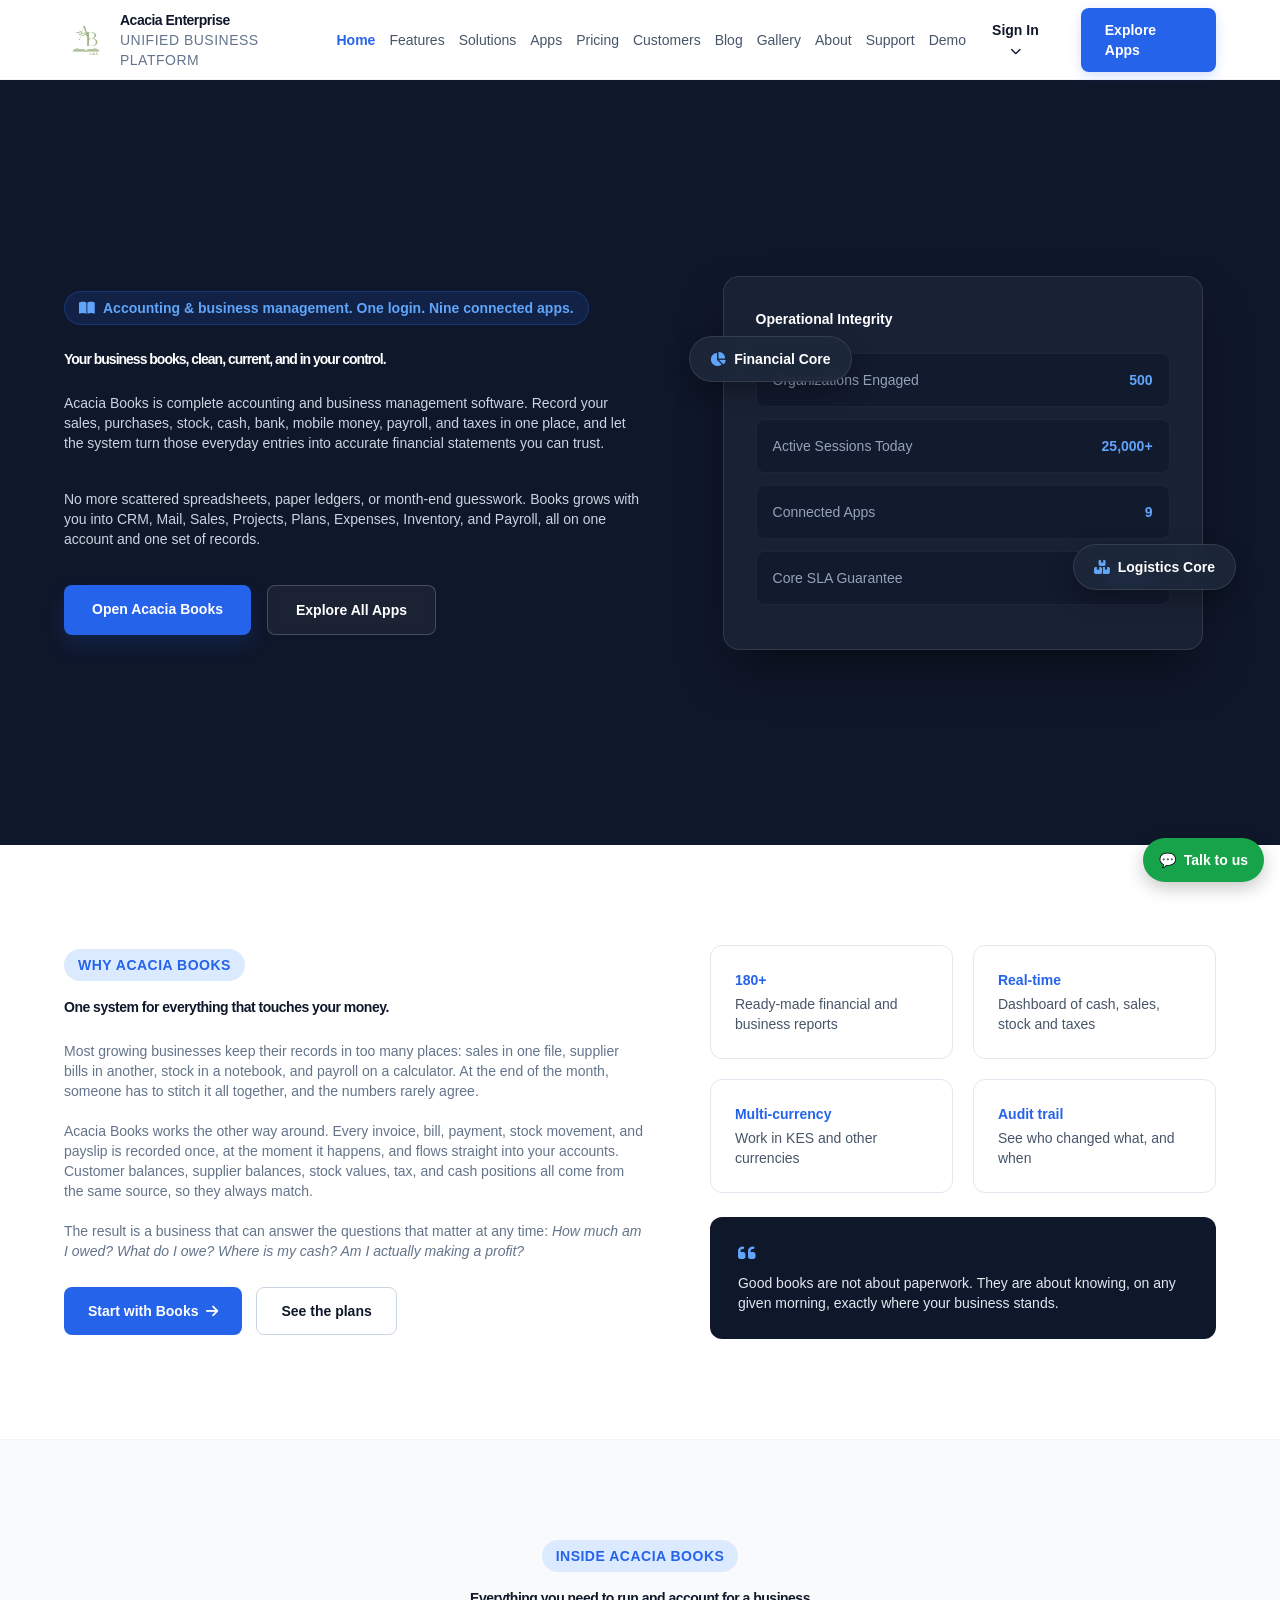
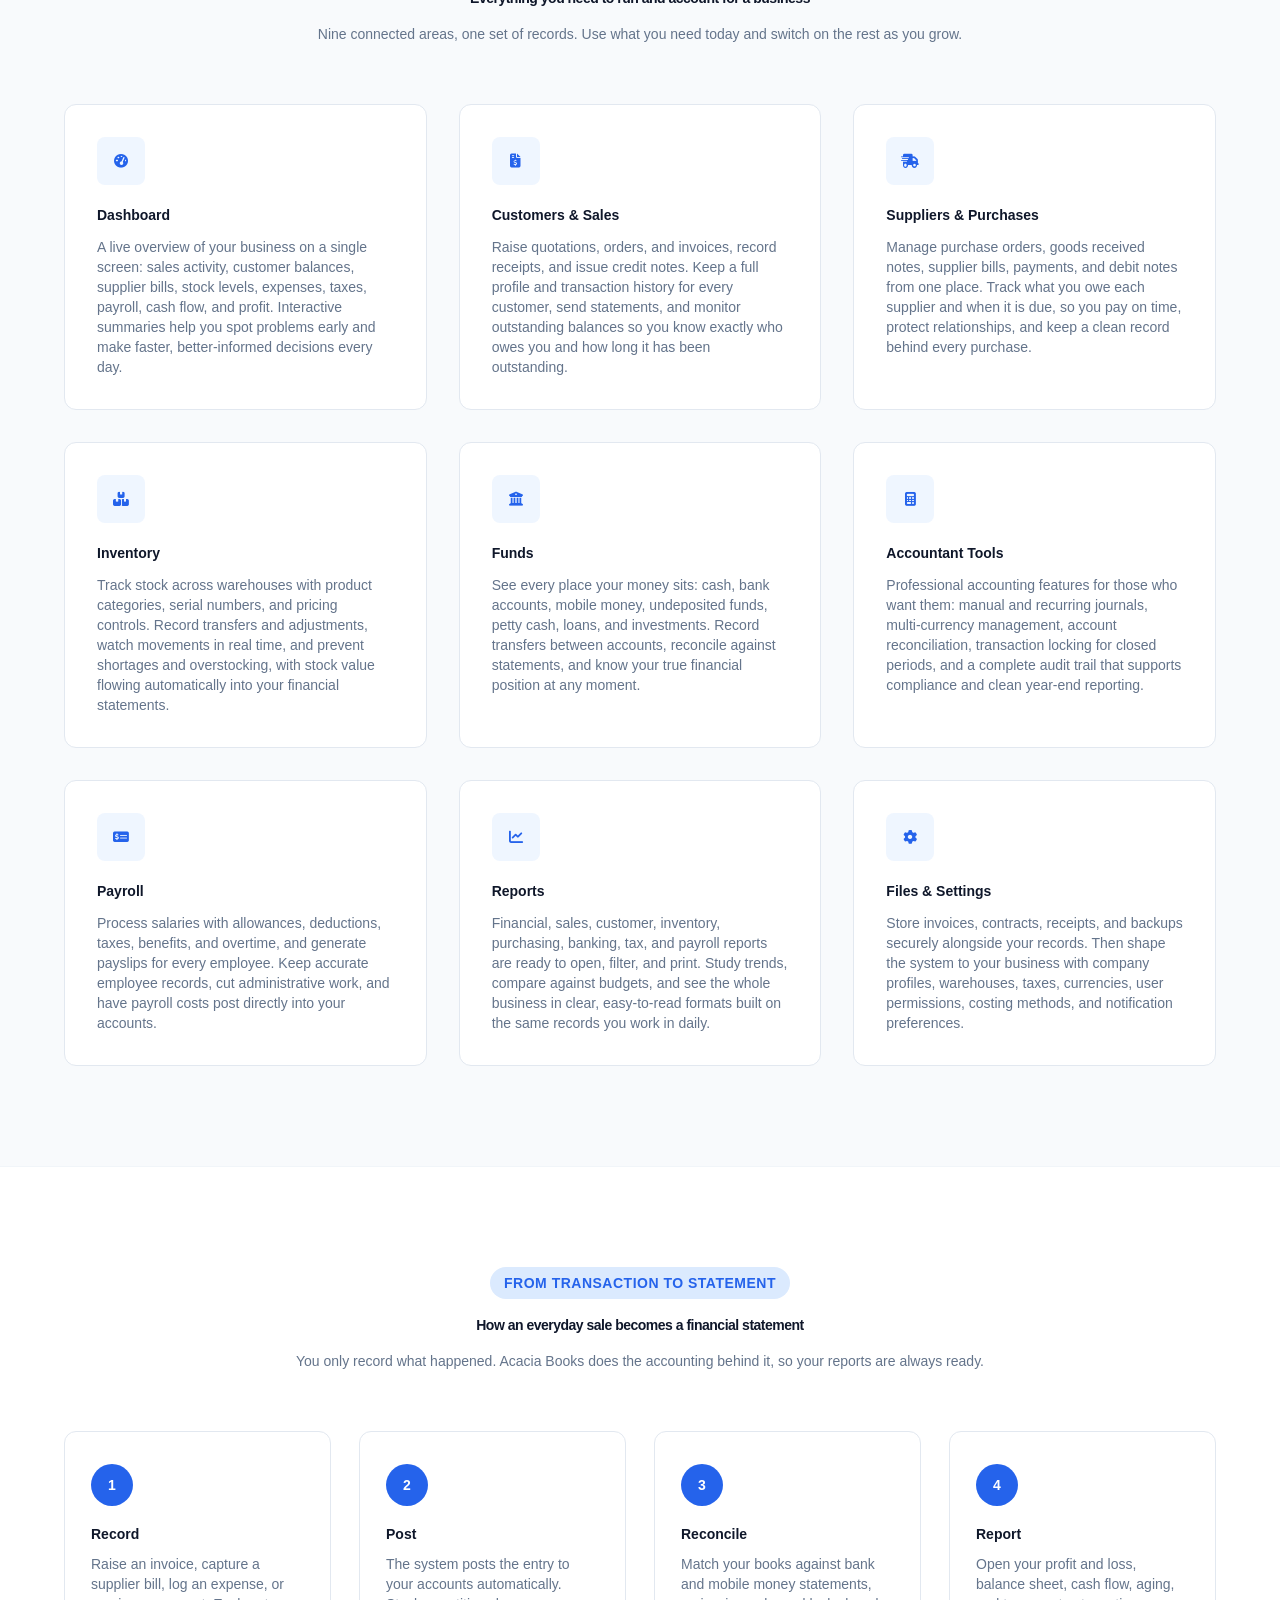
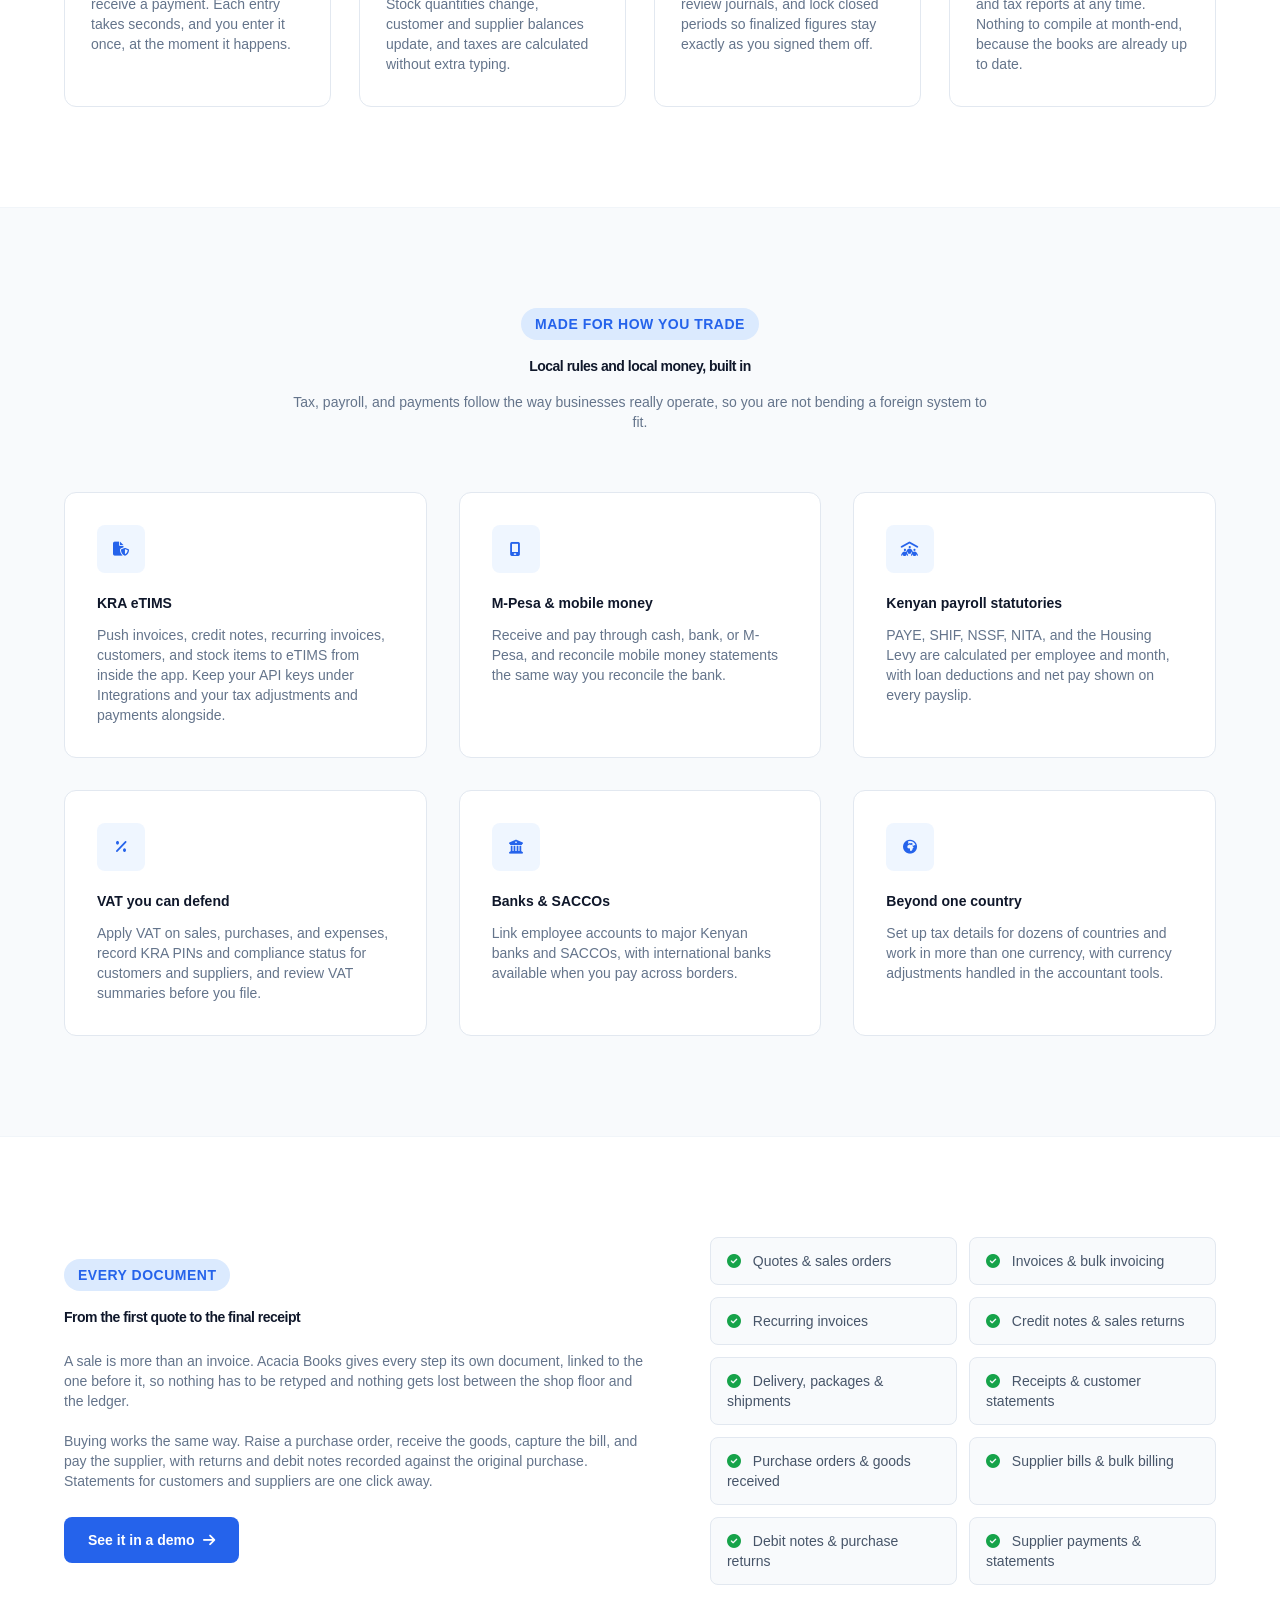
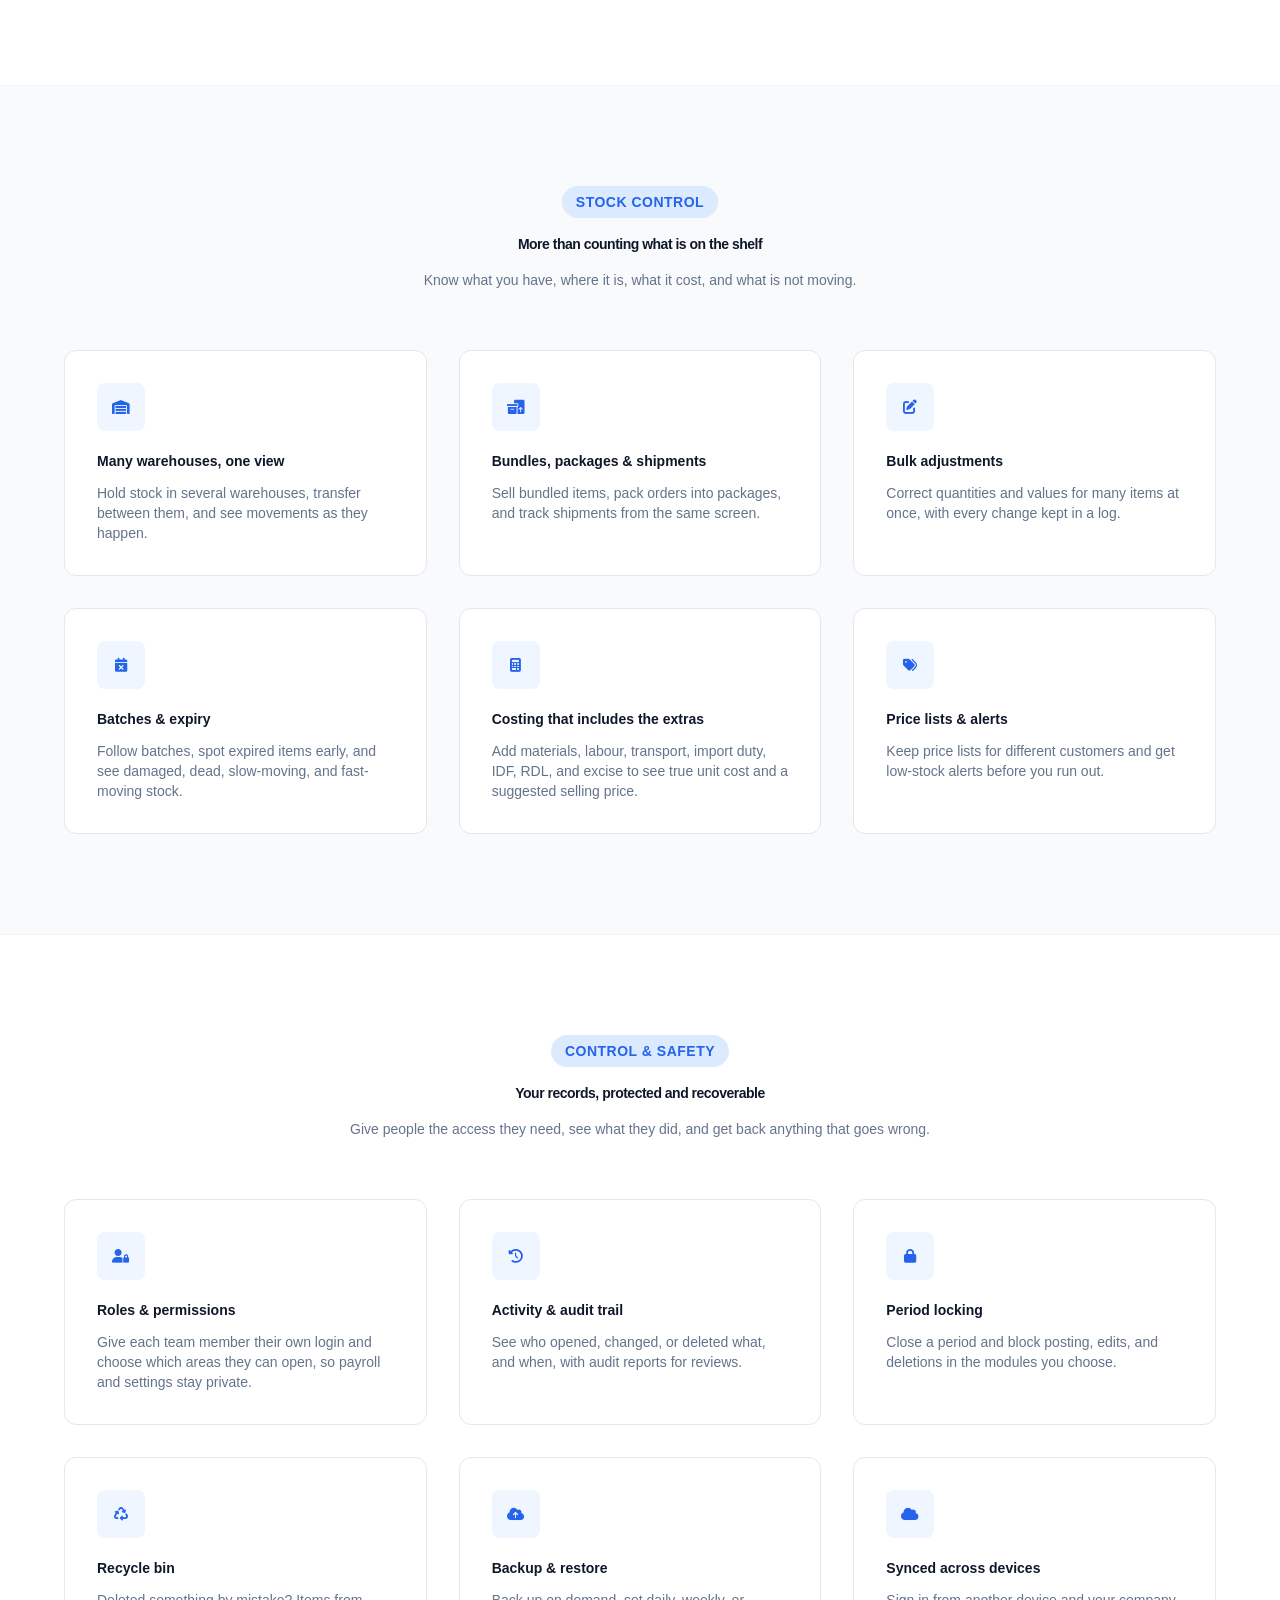
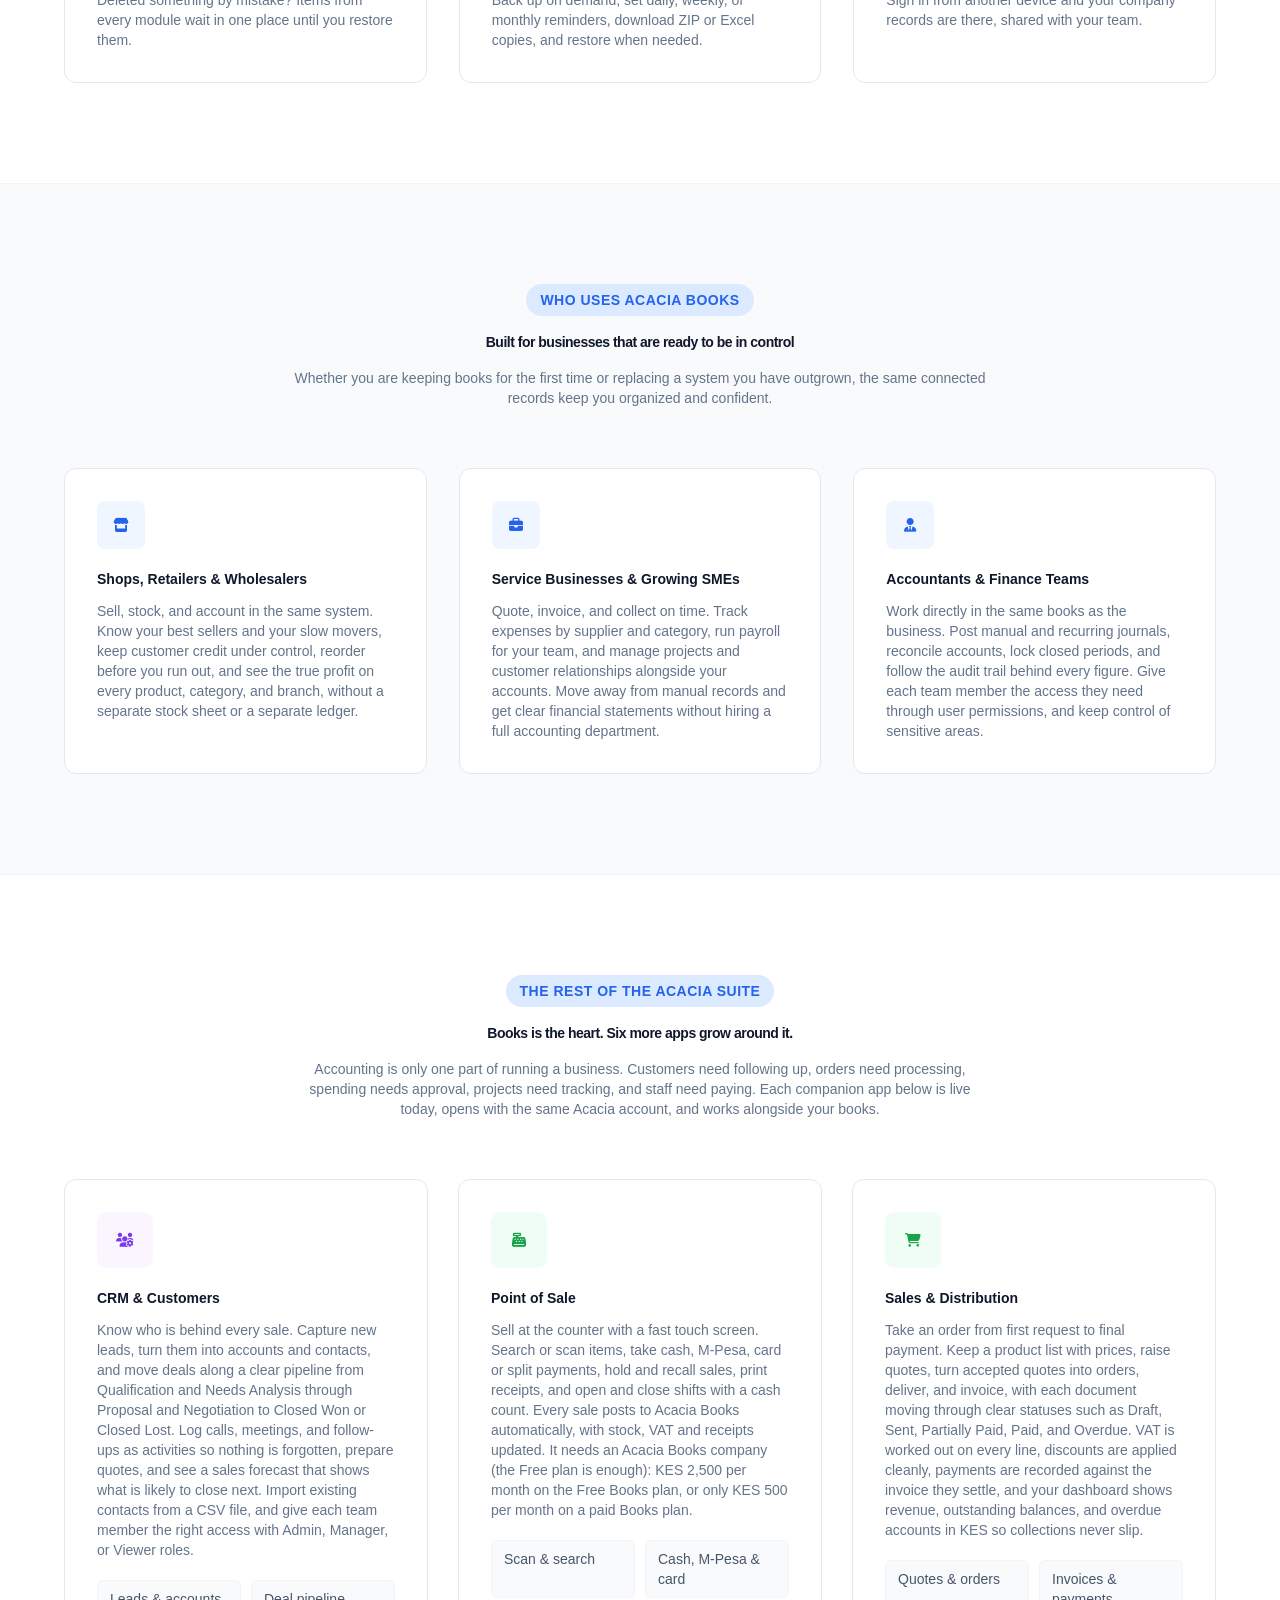
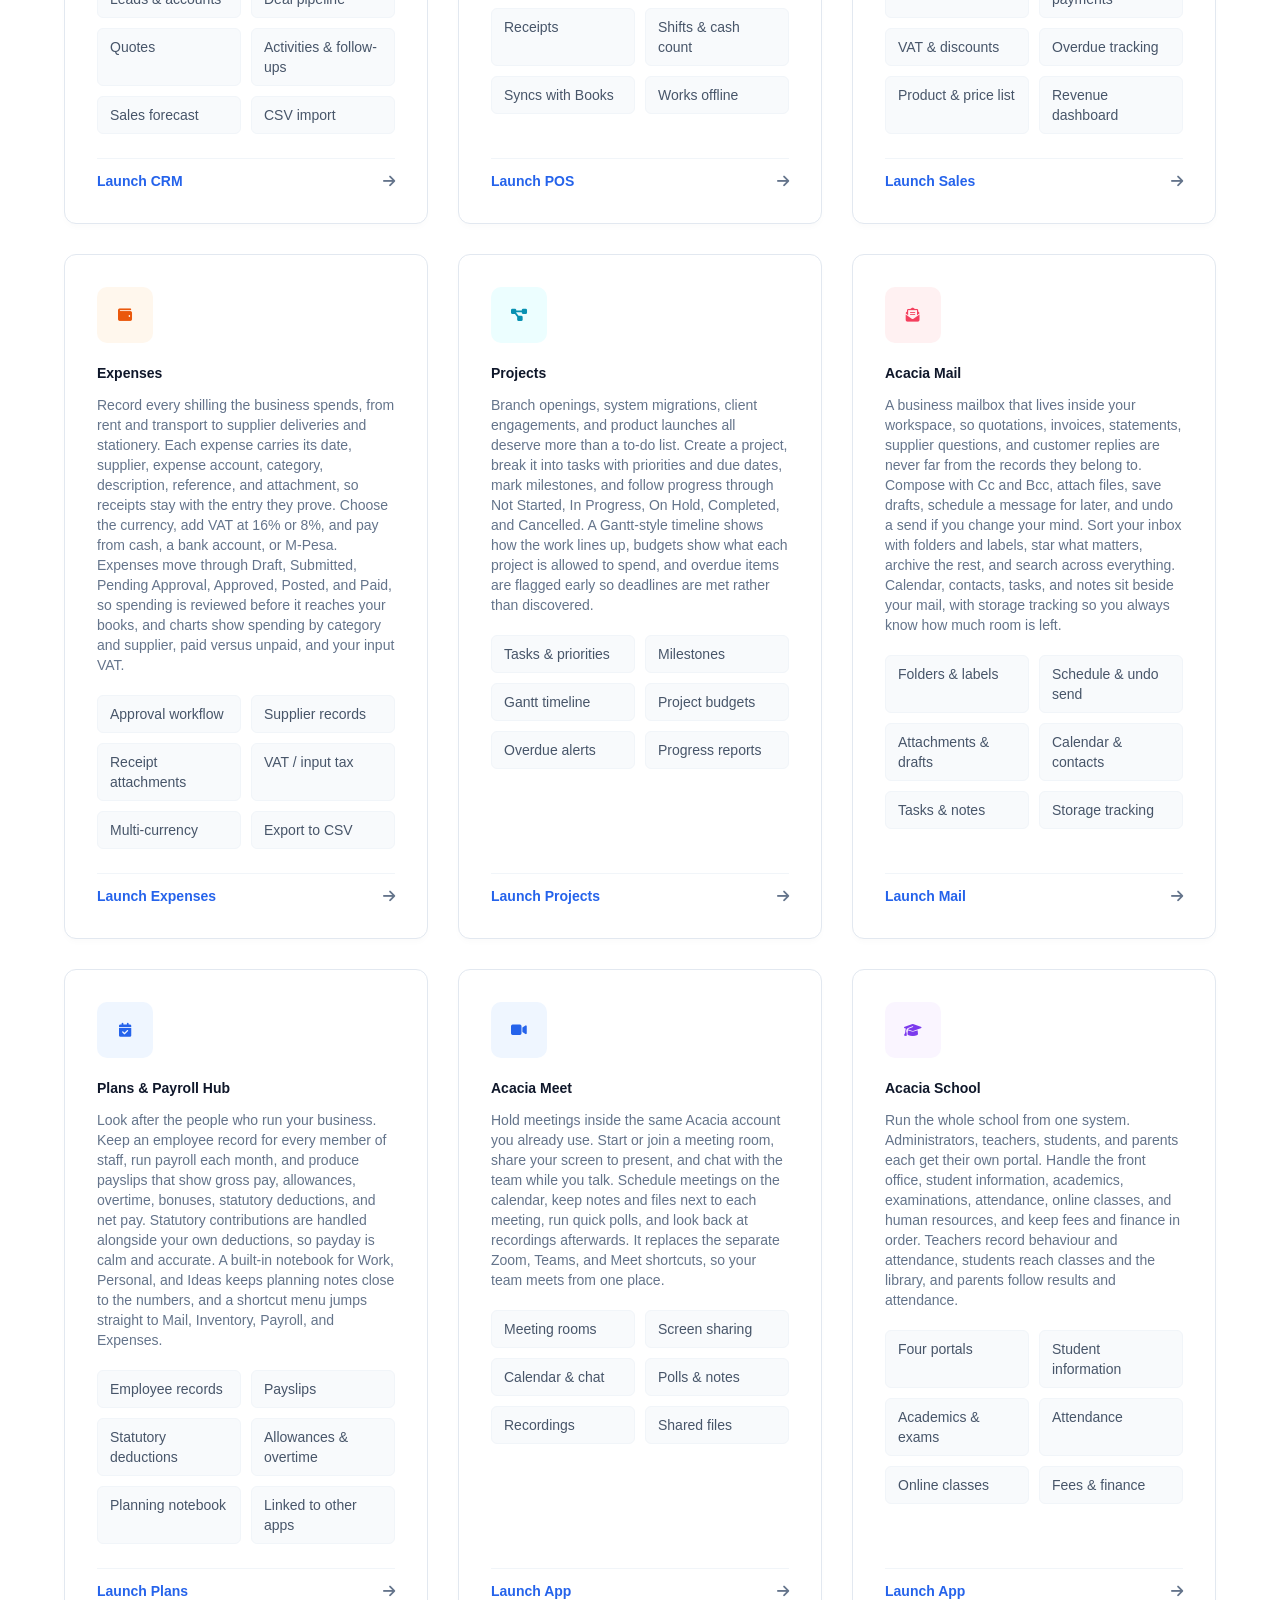
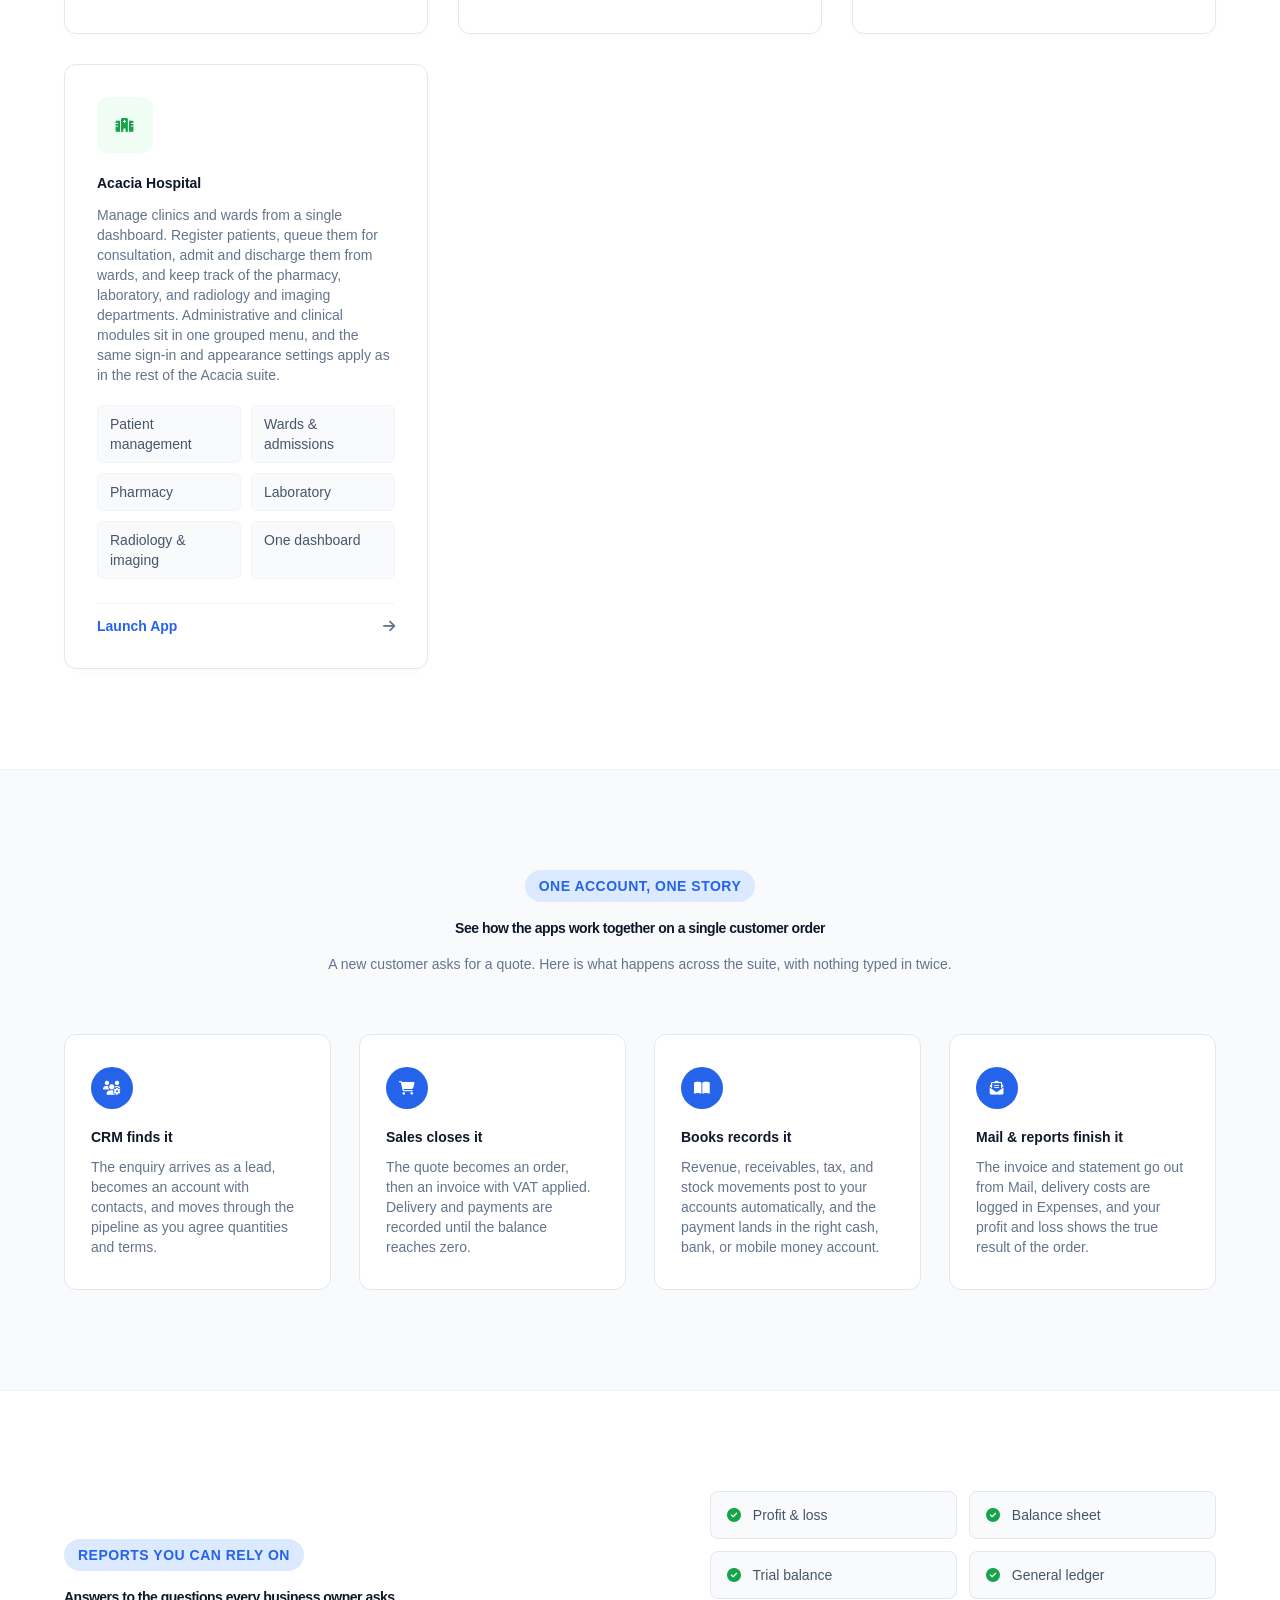
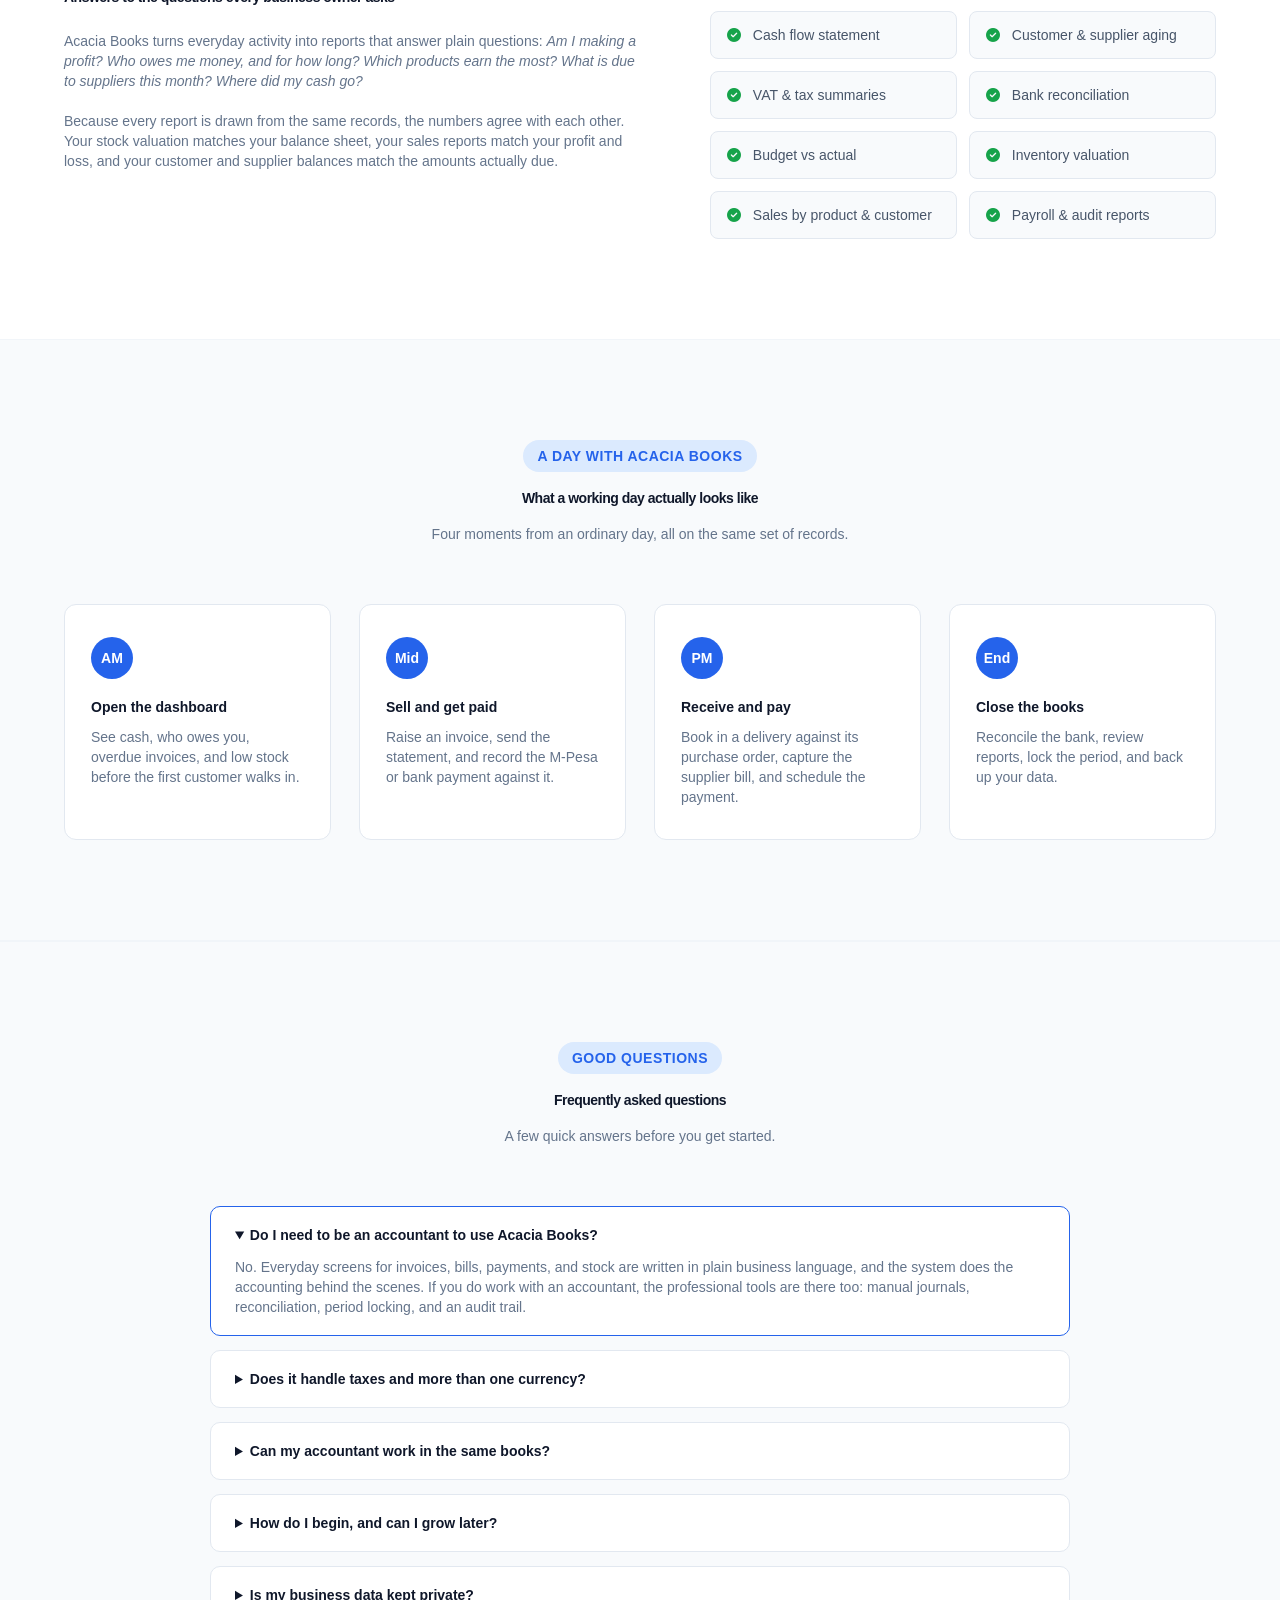
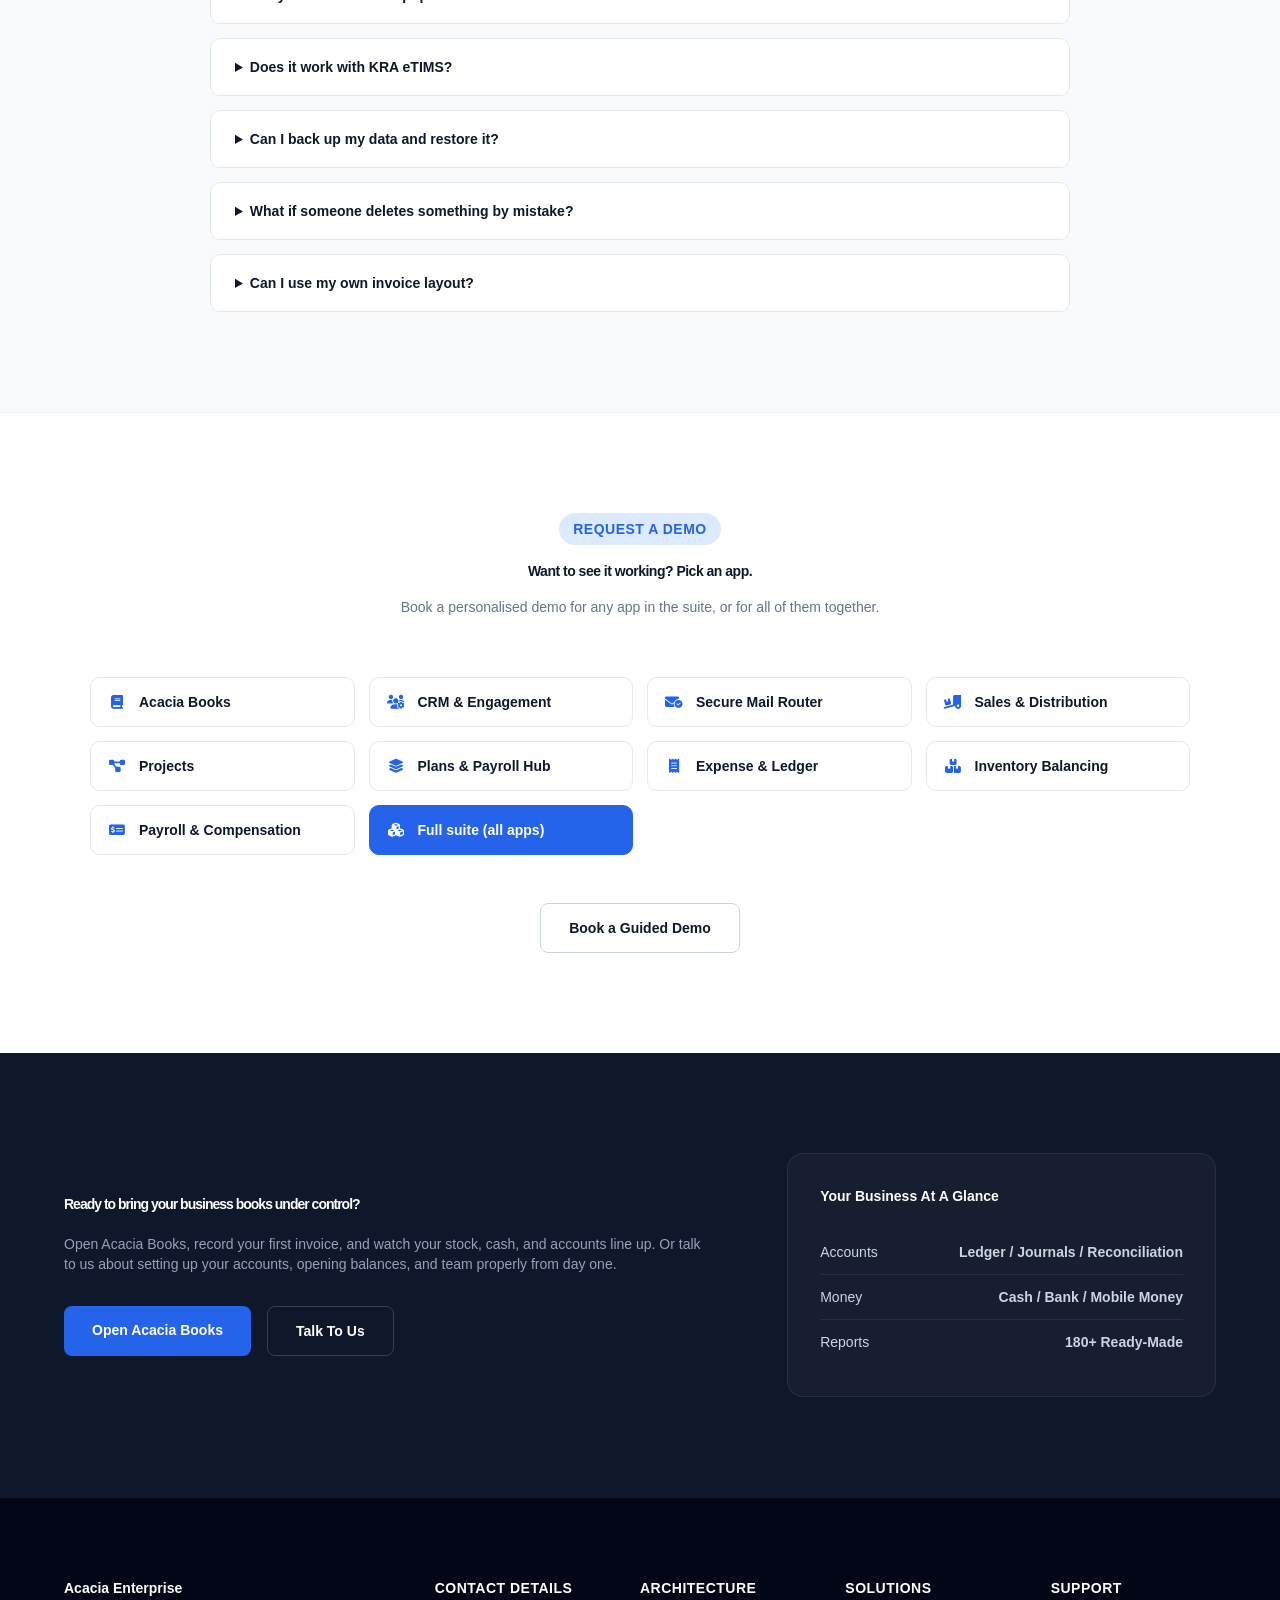
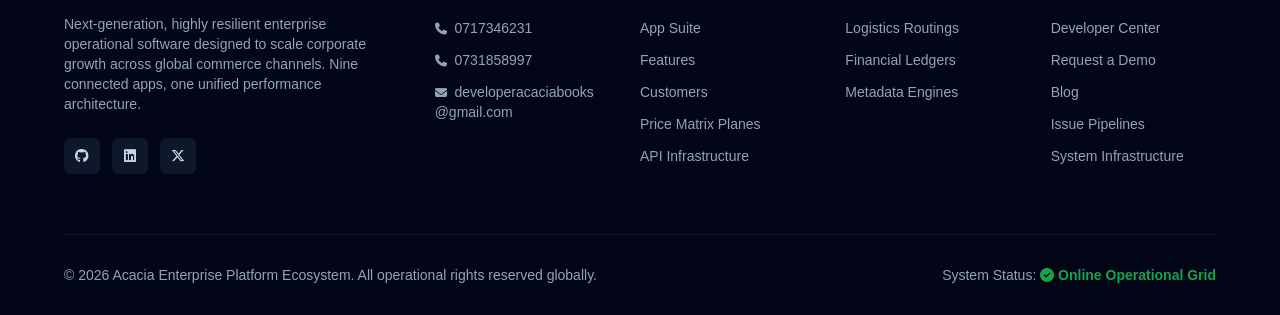
==== commit 37ad91ae: "Add files via upload" ====
--- a/landing.html
+++ b/landing.html
@@ -1,4 +1,4 @@
-<!DOCTYPE html><html lang="en"><head><meta charset="UTF-8"><meta name="viewport" content="width=device-width,initial-scale=1"><title>Acacia Enterprise</title><meta name="description" content="Acacia Books and 8 connected business apps: accounting, inventory, invoicing, payroll, CRM and more. Start free."><link href="https://fonts.googleapis.com/css2?family=Inter:wght@300;400;500;600;700;800&display=swap" rel="stylesheet"><link rel="stylesheet" href="https://cdnjs.cloudflare.com/ajax/libs/font-awesome/6.6.0/css/all.min.css"><style>*{margin:0;padding:0;box-sizing:border-box;font-family:cambria,sans-serif;scroll-behavior:smooth}body{background:#fff;color:#1e293b;overflow-x:hidden;line-height:1.5}a{text-decoration:none}ul{list-style:none}header{position:fixed;top:0;left:0;width:100%;height:80px;background:rgba(255,255,255,.9);backdrop-filter:blur(20px);display:flex;align-items:center;justify-content:space-between;padding:0 5%;z-index:1000;border-bottom:1px solid #f1f5f9}.logo{display:flex;align-items:center;gap:12px}.logo img{width:44px;height:44px;object-fit:contain}.logoText h2{font-size:22px;font-weight:800;color:#0f172a;letter-spacing:-.5px}.logoText span{display:block;font-size:11px;font-weight:500;color:#64748b;text-transform:uppercase;letter-spacing:.5px}nav ul{display:flex;align-items:center;gap:32px}nav a{font-size:15px;font-weight:500;color:#475569;transition:color .2s}nav a:hover{color:#2563eb}.actions{display:flex;align-items:center;gap:16px}.signIn{font-size:15px;font-weight:600;color:#0f172a;padding:10px 20px;transition:all .2s}.signIn:hover{color:#2563eb}.getStarted{padding:12px 24px;border-radius:8px;background:#2563eb;color:#fff;font-size:15px;font-weight:600;box-shadow:0 4px 12px rgba(37,99,235,.2);transition:all .2s}.getStarted:hover{background:#1d4ed8;transform:translateY(-1px)}.hero{margin-top:80px;min-height:85vh;display:flex;align-items:center;justify-content:space-between;padding:80px 5%;position:relative;overflow:hidden;background:#0f172a}.hero-slider-wrapper{position:absolute;top:0;left:0;width:100%;height:100%;z-index:1}.hero-slide{position:absolute;top:0;left:0;width:100%;height:100%;background-size:cover;background-position:center;background-repeat:no-repeat;opacity:0;transition:opacity 1.2s ease-in-out}.hero-slide.active{opacity:1}.hero-slider-wrapper::before{content:'';position:absolute;top:0;left:0;width:100%;height:100%;background:linear-gradient(to right,rgba(15,23,42,.85) 40%,rgba(15,23,42,.5) 100%);z-index:2}.leftHero{width:50%;position:relative;z-index:3}.badge{display:inline-flex;align-items:center;gap:8px;padding:6px 14px;background:rgba(37,99,235,.15);border:1px solid rgba(37,99,235,.3);border-radius:99px;font-size:13px;font-weight:600;color:#60a5fa;margin-bottom:24px}.leftHero h1{font-size:54px;font-weight:800;line-height:1.15;color:#fff;letter-spacing:-1px;margin-bottom:24px}.leftHero p{font-size:18px;line-height:1.6;color:#cbd5e1;margin-bottom:36px}.heroButtons{display:flex;gap:16px}.primary{padding:14px 28px;background:#2563eb;border-radius:8px;color:#fff;font-size:16px;font-weight:600;box-shadow:0 10px 20px rgba(37,99,235,.15);transition:all .2s}.primary:hover{background:#1d4ed8;transform:translateY(-2px)}.secondary{padding:14px 28px;border:1px solid rgba(255,255,255,.2);background:rgba(255,255,255,.05);border-radius:8px;color:#fff;font-size:16px;font-weight:600;backdrop-filter:blur(5px);transition:all .2s}.secondary:hover{background:rgba(255,255,255,.15);border-color:rgba(255,255,255,.4)}.rightHero{width:44%;display:flex;justify-content:center;position:relative;z-index:3}.preview{width:100%;max-width:480px;background:rgba(30,41,59,.7);backdrop-filter:blur(12px);border-radius:16px;padding:32px;box-shadow:0 25px 50px -12px rgba(0,0,0,.5);border:1px solid rgba(255,255,255,.1)}.preview h2{font-size:22px;color:#fff;margin-bottom:24px;font-weight:700}.item{display:flex;justify-content:space-between;align-items:center;padding:16px;background:rgba(15,23,42,.6);border-radius:8px;margin-bottom:12px;border:1px solid rgba(255,255,255,.05)}.item span{font-size:14px;font-weight:500;color:#94a3b8}.item strong{font-size:24px;color:#60a5fa;font-weight:700}.float{position:absolute;background:rgba(30,41,59,.85);backdrop-filter:blur(8px);padding:12px 20px;border-radius:99px;box-shadow:0 10px 25px rgba(0,0,0,.3);font-weight:600;font-size:14px;color:#fff;border:1px solid rgba(255,255,255,.1);display:flex;align-items:center;gap:8px}.float i{color:#60a5fa}.float1{left:-20px;top:60px}.float2{right:-20px;bottom:60px}.section{padding:100px 5%}.section-alt{padding:100px 5%;background:#f8fafc;border-top:1px solid #f1f5f9;border-bottom:1px solid #f1f5f9}.sectionTitle{text-align:center;margin-bottom:60px}.sectionTitle span{display:inline-block;padding:6px 14px;background:#dbeafe;color:#2563eb;border-radius:99px;font-size:13px;font-weight:600;margin-bottom:16px;text-transform:uppercase;letter-spacing:.5px}.sectionTitle h2{font-size:38px;font-weight:800;color:#0f172a;margin-bottom:16px;letter-spacing:-.5px}.sectionTitle p{max-width:700px;margin:auto;font-size:17px;line-height:1.6;color:#64748b}.solutions-grid{display:grid;grid-template-columns:repeat(3,1fr);gap:32px}.solution-card{background:#fff;padding:32px;border-radius:12px;border:1px solid #e2e8f0;transition:all .3s}.solution-card:hover{border-color:#2563eb;box-shadow:0 12px 30px rgba(0,0,0,.04);transform:translateY(-2px)}.solution-card .sol-icon{width:48px;height:48px;background:#eff6ff;color:#2563eb;border-radius:8px;display:flex;align-items:center;justify-content:center;font-size:20px;margin-bottom:20px}.solution-card h3{font-size:20px;font-weight:700;color:#0f172a;margin-bottom:12px}.solution-card p{font-size:15px;color:#64748b;line-height:1.6}.modules{display:grid;grid-template-columns:repeat(3,1fr);gap:30px}.module{background:#fff;border-radius:12px;padding:32px;box-shadow:0 4px 6px -1px rgba(0,0,0,.02);transition:all .3s;border:1px solid #e2e8f0;display:flex;flex-direction:column}.module:hover{transform:translateY(-4px);box-shadow:0 20px 25px -5px rgba(0,0,0,.05);border-color:#2563eb}.icon{width:56px;height:56px;border-radius:10px;display:flex;align-items:center;justify-content:center;font-size:22px;margin-bottom:20px}.blue{background:#eff6ff;color:#2563eb}.green{background:#f0fdf4;color:#16a34a}.orange{background:#fff7ed;color:#ea580c}.purple{background:#faf5ff;color:#7c3aed}.cyan{background:#ecfeff;color:#0891b2}.rose{background:#fff1f2;color:#f43f5e}.module h3{font-size:22px;color:#0f172a;margin-bottom:12px;font-weight:700}.module p{font-size:15px;line-height:1.6;color:#64748b;margin-bottom:20px}.features{display:grid;grid-template-columns:repeat(2,1fr);gap:10px;margin-bottom:24px}.features div{background:#f8fafc;padding:8px 12px;border-radius:6px;font-size:13px;font-weight:500;color:#475569;border:1px solid #f1f5f9}.learn{margin-top:auto;display:flex;justify-content:space-between;align-items:center;padding-top:12px;border-top:1px solid #f1f5f9}.learn a{font-size:14px;color:#2563eb;font-weight:600}.learn i{font-size:14px;color:#64748b;transition:transform .2s}.module:hover .learn i{transform:translateX(4px);color:#2563eb}.about-wrapper{display:grid;grid-template-columns:1fr 1fr;gap:60px;align-items:center}.about-content h3{font-size:28px;font-weight:700;color:#0f172a;margin-bottom:16px}.about-content p{font-size:16px;color:#64748b;line-height:1.7;margin-bottom:20px}.about-stats{display:grid;grid-template-columns:repeat(2,1fr);gap:20px}.about-stat-box{background:#fff;padding:24px;border-radius:12px;border:1px solid #e2e8f0}.about-stat-box h4{font-size:32px;color:#2563eb;font-weight:800;margin-bottom:4px}.about-stat-box p{font-size:14px;color:#475569;font-weight:500;margin:0}.pricing-section-container{display:flex;flex-direction:column;align-items:center;width:100%}.pricing-controls-wrapper{display:flex;flex-direction:column;align-items:center;gap:20px;margin-bottom:48px;background:#fff;padding:24px 32px;border-radius:16px;border:1px solid #e2e8f0;width:100%;max-width:650px;box-shadow:0 4px 6px -1px rgba(0,0,0,.02)}.module-tabs{display:flex;background:#f1f5f9;padding:6px;border-radius:10px;width:100%}.module-tab-btn{flex:1;padding:10px 16px;border:none;background:0 0;font-size:14px;font-weight:600;color:#64748b;cursor:pointer;border-radius:8px;transition:all .2s;display:flex;align-items:center;justify-content:center;gap:8px}.module-tab-btn.active{background:#fff;color:#2563eb;box-shadow:0 2px 4px rgba(0,0,0,.05)}.pricing-controls{display:flex;justify-content:center;align-items:center;gap:24px}.control-group{display:flex;align-items:center;gap:12px}.control-group span{font-size:15px;font-weight:600;color:#334155}.switch{position:relative;width:50px;height:26px}.switch input{display:none}.slider{position:absolute;top:0;left:0;right:0;bottom:0;background:#cbd5e1;border-radius:34px;cursor:pointer;transition:.3s}.slider:before{content:"";position:absolute;width:18px;height:18px;left:4px;top:4px;background:#fff;border-radius:50%;transition:.3s}input:checked+.slider{background:#2563eb}input:checked+.slider:before{transform:translateX(24px)}.pricing-grid{display:grid;grid-template-columns:repeat(3,1fr);gap:30px;margin-bottom:40px;width:100%}.pricing-card{background:#fff;border-radius:16px;padding:40px 32px;border:1px solid #e2e8f0;display:flex;flex-direction:column;transition:all .3s;position:relative}.pricing-card.featured{border-color:#2563eb;box-shadow:0 20px 40px rgba(37,99,235,.06)}.pricing-card.featured .badge-pop{position:absolute;top:-14px;left:50%;transform:translateX(-50%);background:#2563eb;color:#fff;padding:4px 14px;border-radius:999px;font-size:12px;font-weight:700;text-transform:uppercase;letter-spacing:.5px}.pricing-card:hover{transform:translateY(-4px);box-shadow:0 20px 30px rgba(0,0,0,.04)}.pricing-card h3{font-size:22px;color:#0f172a;font-weight:700;margin-bottom:8px}.price-display{margin-bottom:24px}.price-display h4{font-size:36px;font-weight:800;color:#0f172a;letter-spacing:-1px}.price-display span{font-size:14px;color:#64748b;font-weight:500}.pricing-card ul{display:flex;flex-direction:column;gap:14px;margin-bottom:36px;border-top:1px solid #f1f5f9;padding-top:24px}.pricing-card ul li{display:flex;align-items:start;gap:12px;font-size:14px;color:#475569;line-height:1.4}.pricing-card ul li i{font-size:16px;margin-top:2px;color:#2563eb}.pricing-card ul li.none{color:#94a3b8}.pricing-card ul li.none i{color:#cbd5e1}.btn-select{display:block;text-align:center;padding:14px;background:#f8fafc;border:1px solid #e2e8f0;color:#0f172a;border-radius:8px;font-size:15px;font-weight:600;transition:all .2s;margin-top:auto}.btn-select:hover{background:#2563eb;border-color:#2563eb;color:#fff}.pricing-card.featured .btn-select{background:#2563eb;border-color:#2563eb;color:#fff}.pricing-card.featured .btn-select:hover{background:#1d4ed8;border-color:#1d4ed8}.support-grid{display:grid;grid-template-columns:repeat(4,1fr);gap:24px}.support-card{background:#fff;padding:28px;border-radius:12px;border:1px solid #e2e8f0;text-align:center;transition:all .2s}.support-card:hover{border-color:#2563eb;box-shadow:0 10px 25px rgba(0,0,0,.03)}.support-card i{font-size:28px;color:#2563eb;margin-bottom:16px}.support-card h4{font-size:16px;font-weight:700;color:#0f172a;margin-bottom:8px}.support-card p{font-size:13px;color:#64748b;margin-bottom:16px}.support-card a{font-size:13px;font-weight:600;color:#2563eb}.cta{padding:100px 5%;background:#0f172a;color:#fff;position:relative;overflow:hidden}.ctaBox{max-width:1200px;margin:auto;display:grid;grid-template-columns:1.5fr 1fr;gap:80px;align-items:center}.cta h2{font-size:42px;font-weight:800;letter-spacing:-1px;margin-bottom:20px}.cta p{font-size:18px;color:#94a3b8;line-height:1.6;margin-bottom:32px}.ctaButtons{display:flex;gap:16px}.ctaPrimary{background:#2563eb;color:#fff;padding:14px 28px;border-radius:8px;font-weight:600}.ctaSecondary{border:1px solid #334155;color:#fff;padding:14px 28px;border-radius:8px;font-weight:600}.ctaCard{background:rgba(255,255,255,.03);border:1px solid rgba(255,255,255,.08);padding:32px;border-radius:16px}.ctaCard h3{font-size:20px;margin-bottom:24px;font-weight:700}.ctaItem{display:flex;justify-content:space-between;padding:12px 0;border-bottom:1px solid rgba(255,255,255,.08);font-size:14px;color:#cbd5e1}.ctaItem:last-child{border:none}footer{background:#020617;color:#94a3b8;padding:80px 5% 30px;border-top:1px solid #0f172a}.footerGrid{display:grid;grid-template-columns:2fr repeat(4,1fr);gap:40px;margin-bottom:60px}.footerLogo h2{font-size:24px;font-weight:800;color:#fff;margin-bottom:16px}.footerLogo p{font-size:14px;line-height:1.6}.social{display:flex;gap:12px;margin-top:24px}.social a{width:36px;height:36px;border-radius:6px;background:#0f172a;display:flex;align-items:center;justify-content:center;color:#cbd5e1;font-size:16px}.social a:hover{background:#2563eb;color:#fff}.footerColumn h3{font-size:14px;color:#fff;font-weight:700;text-transform:uppercase;letter-spacing:.5px;margin-bottom:20px}.footerColumn ul{display:flex;flex-direction:column;gap:12px}.footerColumn a{color:#94a3b8;font-size:14px}.footerColumn a:hover{color:#fff}.bottomFooter{border-top:1px solid #0f172a;padding-top:30px;display:flex;justify-content:space-between;font-size:13px}@media(max-width:1200px){.pricing-grid{grid-template-columns:repeat(2,1fr)}}.pricing-grid{grid-template-columns:repeat(6,minmax(0,1fr));gap:16px;align-items:stretch;max-width:1400px;margin:0 auto 40px}.pricing-card{padding:22px 18px 18px;border-radius:14px;border:1px solid #e3e8f0;box-shadow:none;text-align:left}.pricing-card:hover{transform:none;box-shadow:0 6px 18px rgba(15,23,42,.06);border-color:#cbd5e6}.pricing-card.featured{border-color:#2563eb;box-shadow:none}.pricing-card.featured .badge-pop{background:#fff;color:#2563eb;border:1px solid #2563eb;font-size:12px;letter-spacing:.05em;padding:3px 14px;top:-13px}.pricing-card h3{font-size:16px;margin-bottom:4px}.price-display{margin-bottom:16px}.price-display h4{display:inline;font-size:15px;font-weight:700;letter-spacing:0}.price-display span{font-size:13px;color:#6b7280;font-weight:400}.pricing-card ul{gap:0;border-top:none;padding-top:0;margin-bottom:8px;flex:1}.pricing-card ul li{font-size:13px;color:#6b7280;padding:7px 0;border-top:1px solid #eef1f6;gap:8px}.pricing-card ul li:first-child{border-top:none}.pricing-card ul.pc-collapsed li:nth-child(n+6){display:none}.pc-more{background:0 0;border:0;color:#2563eb;font-family:inherit;font-size:13px;font-weight:700;cursor:pointer;padding:8px 0 16px;text-align:left}.pc-more:hover{text-decoration:underline}.btn-select{background:#2563eb;border-color:#2563eb;color:#fff;padding:11px;font-size:14px;font-weight:700;border-radius:6px}.btn-select:hover{background:#1d4ed8;border-color:#1d4ed8}@media(max-width:1280px){.pricing-grid{grid-template-columns:repeat(3,minmax(0,1fr))}}@media(max-width:800px){.pricing-grid{grid-template-columns:repeat(2,minmax(0,1fr))}}@media(max-width:520px){.pricing-grid{grid-template-columns:1fr}}@media(max-width:1024px){.hero{flex-direction:column;text-align:center;padding-top:60px}.about-wrapper,.ctaBox,.leftHero,.rightHero{width:100%;grid-template-columns:1fr}.modules,.solutions-grid{grid-template-columns:repeat(2,1fr)}.support-grid{grid-template-columns:repeat(2,1fr)}.footerGrid{grid-template-columns:1fr}.hero-slider-wrapper::before{background:rgba(15,23,42,.85)}}@media(max-width:640px){.modules,.solutions-grid,.support-grid{grid-template-columns:1fr}.leftHero h1{font-size:36px}.pricing-controls-wrapper{padding:16px}.pricing-controls{flex-direction:column;gap:16px}.module-tabs{flex-direction:column;gap:4px}}</style><style>.gallery-grid{display:grid;grid-template-columns:repeat(3,1fr);gap:30px}.gallery-card{background:#fff;border-radius:12px;overflow:hidden;border:1px solid #e2e8f0;transition:all .3s}.gallery-card:hover{transform:translateY(-4px);box-shadow:0 20px 25px -5px rgba(0,0,0,.08);border-color:#2563eb}.gallery-frame{background:#0f172a;padding:10px 14px 0}.gallery-dots{display:flex;gap:6px;padding-bottom:10px}.gallery-dots span{width:9px;height:9px;border-radius:50%;background:#334155}.gallery-dots span:first-child{background:#f43f5e}.gallery-dots span:nth-child(2){background:#eab308}.gallery-dots span:nth-child(3){background:#16a34a}.gallery-card img{width:100%;height:220px;object-fit:cover;display:block}.gallery-caption{padding:20px 22px 24px}.gallery-caption h4{font-size:16px;font-weight:700;color:#0f172a;margin-bottom:6px}.gallery-caption p{font-size:13px;color:#64748b;line-height:1.5}.gallery-note{max-width:700px;margin:40px auto 0;text-align:center;font-size:13px;color:#94a3b8}@media(max-width:1024px){.gallery-grid{grid-template-columns:repeat(2,1fr)}}@media(max-width:640px){.gallery-grid{grid-template-columns:1fr}}</style><style>nav a.active{color:#2563eb;font-weight:700}</style><style>.signDrop{position:relative}.signDrop .signIn{background:0 0;border:0;cursor:pointer;font-family:inherit}.ddMenu{display:none;position:absolute;right:0;top:100%;margin-top:6px;width:290px;background:#fff;border:1px solid #e2e8f0;border-radius:12px;box-shadow:0 20px 40px rgba(15,23,42,.18);padding:8px;z-index:2000}.signDrop.open .ddMenu{display:block}.ddHead{font-size:11px;font-weight:700;color:#64748b;text-transform:uppercase;letter-spacing:.5px;padding:8px 12px 6px}.ddItem{display:flex;align-items:center;gap:12px;padding:10px 12px;border-radius:8px;font-size:14px;font-weight:600;color:#0f172a}.ddItem i{width:18px;text-align:center;color:#2563eb}.ddItem:hover{background:#eff6ff;color:#2563eb}.ddSep{height:1px;background:#e2e8f0;margin:6px 4px}.ddCreate i{color:#16a34a}</style><style id="bkHomeCss">.bk-two{max-width:1200px;margin:auto;display:grid;grid-template-columns:1.15fr 1fr;gap:64px;align-items:center}.bk-text p{font-size:16px;line-height:1.7;color:#64748b;margin-bottom:20px}.bk-text p em{color:#64748b;font-style:italic}.bk-actions{display:flex;gap:14px;margin-top:26px;flex-wrap:wrap}.bk-btn{display:inline-flex;align-items:center;gap:8px;padding:13px 24px;border-radius:8px;background:#2563eb;color:#fff;font-weight:600;font-size:15px;text-decoration:none;transition:.25s}.bk-btn:hover{background:#1d4ed8;transform:translateY(-1px)}.bk-btn.ghost{background:#fff;color:#0f172a;border:1px solid #cbd5e1}.bk-btn.ghost:hover{border-color:#2563eb;color:#2563eb}.bk-quote{margin-top:24px;padding:26px 28px;background:#0f172a;border-radius:12px;color:#e2e8f0;position:relative}.bk-quote i{color:#60a5fa;font-size:20px;margin-bottom:10px;display:block}.bk-quote p{font-size:16px;line-height:1.7;margin:0;font-style:normal}.bk-steps{max-width:1200px;margin:auto;display:grid;grid-template-columns:repeat(4,1fr);gap:28px}.bk-step{background:#fff;border:1px solid #e2e8f0;border-radius:12px;padding:32px 26px;position:relative;transition:.3s}.bk-step:hover{border-color:#2563eb;transform:translateY(-3px);box-shadow:0 14px 30px rgba(0,0,0,.05)}.bk-num{font-size:17px;width:42px;height:42px;border-radius:50%;background:#2563eb;color:#fff;font-weight:800;display:flex;align-items:center;justify-content:center;margin-bottom:18px}.bk-step h3{font-size:20px;font-weight:700;color:#0f172a;margin-bottom:10px}.bk-step p{font-size:15px;line-height:1.6;color:#64748b}.bk-checks{display:grid;grid-template-columns:repeat(2,1fr);gap:12px}.bk-checks div{background:#f8fafc;border:1px solid #e2e8f0;border-radius:8px;padding:13px 16px;font-size:14px;font-weight:500;color:#475569}.bk-checks i{color:#16a34a;margin-right:8px}.bk-faq{max-width:860px;margin:auto;display:flex;flex-direction:column;gap:14px}.bk-faq details{background:#fff;border:1px solid #e2e8f0;border-radius:10px;padding:18px 24px}.bk-faq summary{cursor:pointer;font-weight:700;color:#0f172a;font-size:16px}.bk-faq details[open]{border-color:#2563eb}.bk-faq details p{margin-top:12px;font-size:15px;line-height:1.6;color:#64748b}.cmp-wrap{max-width:1200px;margin:auto;overflow-x:auto;border:1px solid #e2e8f0;border-radius:12px;background:#fff}.cmp-table{width:100%;border-collapse:collapse;min-width:820px}.cmp-table td,.cmp-table th{padding:14px 16px;text-align:center;font-size:14px;color:#475569;border-bottom:1px solid #f1f5f9}.cmp-table th{background:#f8fafc;color:#0f172a;font-weight:700;font-size:14px}.cmp-table td:first-child,.cmp-table th:first-child{text-align:left;font-weight:600;color:#0f172a}.cmp-table tr.cmp-price td{font-weight:700;color:#2563eb;background:#eff6ff}.cmp-table tbody tr:last-child td{border-bottom:none}.sol-list{list-style:none;margin:18px 0 0;padding:0;display:grid;gap:8px}.sol-list li{font-size:14px;line-height:1.5;color:#475569}.sol-list i{color:#16a34a;margin-right:8px}.solution-card p.sol-best{margin-top:16px;padding-top:14px;border-top:1px solid #f1f5f9;font-size:14px;color:#64748b}.solution-card p.sol-best strong{color:#0f172a}@media(max-width:1024px){.bk-two{grid-template-columns:1fr;gap:40px}.bk-steps{grid-template-columns:repeat(2,1fr)}}@media(max-width:640px){.bk-checks,.bk-steps{grid-template-columns:1fr}}</style><style id="homeUniformText">body,body :not(i):not(svg):not(svg *){font-size:.875rem!important;line-height:1.25rem!important}</style><script>!function(){try{var e=localStorage.getItem("acxTheme");e||(e=window.matchMedia&&matchMedia("(prefers-color-scheme: dark)").matches?"dark":"light"),document.documentElement.setAttribute("data-theme",e)}catch(e){}}()</script><style id="homeDarkMode">.themeToggle{background:0 0;border:1px solid #e2e8f0;color:#475569;width:36px;height:36px;border-radius:8px;cursor:pointer;display:inline-flex;align-items:center;justify-content:center;transition:.2s}.themeToggle:hover{border-color:#2563eb;color:#2563eb}html[data-theme=dark]{color-scheme:dark}html[data-theme=dark] body{background:#0b1220;color:#e2e8f0}html[data-theme=dark] header{background:rgba(11,18,32,.9);border-bottom-color:#1e293b}html[data-theme=dark] .about-content h3,html[data-theme=dark] .bk-faq summary,html[data-theme=dark] .bk-step h3,html[data-theme=dark] .cmp-table td:first-child,html[data-theme=dark] .cmp-table th,html[data-theme=dark] .cmp-table th:first-child,html[data-theme=dark] .logoText h2,html[data-theme=dark] .module h3,html[data-theme=dark] .price-display h4,html[data-theme=dark] .pricing-card h3,html[data-theme=dark] .sectionTitle h2,html[data-theme=dark] .signIn,html[data-theme=dark] .solution-card h3,html[data-theme=dark] .solution-card p.sol-best strong,html[data-theme=dark] .support-card h4{color:#f1f5f9}html[data-theme=dark] .about-content p,html[data-theme=dark] .bk-faq details p,html[data-theme=dark] .bk-step p,html[data-theme=dark] .bk-text p,html[data-theme=dark] .bk-text p em,html[data-theme=dark] .learn i,html[data-theme=dark] .logoText span,html[data-theme=dark] .module p,html[data-theme=dark] .module-tab-btn,html[data-theme=dark] .price-display span,html[data-theme=dark] .sectionTitle p,html[data-theme=dark] .solution-card p,html[data-theme=dark] .solution-card p.sol-best,html[data-theme=dark] .support-card p{color:#94a3b8}html[data-theme=dark] .about-stat-box p,html[data-theme=dark] .bk-checks div,html[data-theme=dark] .cmp-table td,html[data-theme=dark] .cmp-table th,html[data-theme=dark] .features div,html[data-theme=dark] .pricing-card ul li,html[data-theme=dark] .sol-list li,html[data-theme=dark] nav a{color:#cbd5e1}html[data-theme=dark] nav a.active,html[data-theme=dark] nav a:hover{color:#60a5fa}html[data-theme=dark] .about-stat-box,html[data-theme=dark] .bk-faq details,html[data-theme=dark] .bk-step,html[data-theme=dark] .cmp-wrap,html[data-theme=dark] .ddMenu,html[data-theme=dark] .module,html[data-theme=dark] .pricing-card,html[data-theme=dark] .pricing-controls-wrapper,html[data-theme=dark] .solution-card,html[data-theme=dark] .support-card{background:#111a2e;border-color:#1e293b}html[data-theme=dark] .section-alt{background:#0f172a;border-color:#1e293b}html[data-theme=dark] .bk-checks div,html[data-theme=dark] .cmp-table th,html[data-theme=dark] .features div,html[data-theme=dark] .module-tabs{background:#0f172a;border-color:#1e293b}html[data-theme=dark] .cmp-table td,html[data-theme=dark] .cmp-table th,html[data-theme=dark] .learn,html[data-theme=dark] .solution-card p.sol-best{border-color:#1e293b}html[data-theme=dark] .cmp-table tr.cmp-price td{background:#14243f;color:#60a5fa}html[data-theme=dark] .module-tab-btn.active{background:#1e293b;color:#60a5fa}html[data-theme=dark] .blue,html[data-theme=dark] .sectionTitle span,html[data-theme=dark] .sol-icon{background:#14243f;color:#60a5fa}html[data-theme=dark] .green{background:#0f2a1c;color:#4ade80}html[data-theme=dark] .orange{background:#2e1a0c;color:#fb923c}html[data-theme=dark] .purple{background:#221636;color:#a78bfa}html[data-theme=dark] .cyan{background:#0a2830;color:#22d3ee}html[data-theme=dark] .rose{background:#2f1119;color:#fb7185}html[data-theme=dark] .ddItem{color:#e2e8f0}html[data-theme=dark] .ddItem:hover{background:#14243f;color:#60a5fa}html[data-theme=dark] .ddSep{background:#1e293b}html[data-theme=dark] .bk-btn.ghost,html[data-theme=dark] .btn-select{background:#111a2e;color:#e2e8f0;border-color:#334155}html[data-theme=dark] .bk-btn.ghost:hover,html[data-theme=dark] .btn-select:hover{border-color:#2563eb;color:#fff}html[data-theme=dark] .pricing-card.featured .btn-select{background:#2563eb;color:#fff;border-color:#2563eb}html[data-theme=dark] .pricing-card ul li.none{color:#64748b}html[data-theme=dark] .slider{background:#334155}html[data-theme=dark] .themeToggle{border-color:#334155;color:#facc15}html[data-theme=dark] footer{background:#050a14;border-top-color:#1e293b}html[data-theme=dark] .bottomFooter,html[data-theme=dark] .social a{border-color:#1e293b}.pricing-controls{flex-wrap:wrap}.currency-select{padding:8px 12px;border:1px solid #cbd5e1;border-radius:8px;background:#fff;color:#0f172a;font-weight:600;font-size:14px;cursor:pointer;max-width:210px}.currency-select:focus{outline:2px solid #2563eb;outline-offset:1px}.currency-note{margin:0;font-size:13px;line-height:1.5;color:#64748b;text-align:center}.cmp-actions{display:flex;flex-wrap:wrap;gap:12px;justify-content:center;align-items:center;margin-top:22px}.cmp-actions .bk-btn{border:0;cursor:pointer;font-family:inherit}.cmp-actions-note{font-size:13px;color:#64748b}html[data-theme=dark] .currency-select{background:#111a2e;color:#e2e8f0;border-color:#334155}html[data-theme=dark] .cmp-actions-note,html[data-theme=dark] .currency-note{color:#94a3b8}</style><style id="landingExtraPages">header nav ul{gap:20px}@media(max-width:1400px){header nav ul{gap:14px}header nav a{font-size:13px}}.pg-cta{display:flex;gap:14px;justify-content:center;margin-top:48px;flex-wrap:wrap}.pg-ghost{border:1px solid #cbd5e1;color:#0f172a;padding:14px 28px;border-radius:8px;font-weight:600}.pg-cta .ctaPrimary{color:#fff}.ft-tag{font-style:normal;font-size:11px;font-weight:600;color:#2563eb;background:#eff6ff;border-radius:99px;padding:2px 8px;margin-left:6px;vertical-align:middle}.cx-stats{max-width:1100px;margin:0 auto 48px;display:grid;grid-template-columns:repeat(4,1fr);gap:20px}.cx-stat{background:#fff;border:1px solid #e2e8f0;border-radius:12px;padding:24px;text-align:center}.cx-stat strong{display:block;font-size:28px;font-weight:800;color:#2563eb}.cx-stat span{color:#64748b}.cx-grid{max-width:1200px;margin:0 auto;display:grid;grid-template-columns:repeat(3,1fr);gap:24px}.cx-card{background:#fff;border:1px solid #e2e8f0;border-radius:12px;padding:28px;text-align:center}.cx-card img{width:64px;height:64px;border-radius:50%;object-fit:cover;margin:0 auto 16px;display:block}.cx-quote{font-style:italic;color:#475569;margin-bottom:12px}.cx-stars{color:#d9a441;margin-bottom:8px}.cx-card h4{font-weight:700;color:#0f172a}.cx-card span{color:#64748b}.blog-list{max-width:900px;margin:0 auto;display:grid;gap:28px}.blog-post{background:#fff;border:1px solid #e2e8f0;border-radius:12px;padding:32px}.blog-tag{display:inline-block;font-size:12px;font-weight:700;letter-spacing:.06em;text-transform:uppercase;color:#2563eb}.blog-post h3{font-size:22px;font-weight:700;margin:8px 0 14px;color:#0f172a}.blog-post p{color:#475569;line-height:1.7;margin-bottom:12px}.blog-post p b{color:#0f172a}.demo-chips{max-width:1100px;margin:0 auto 40px;display:grid;grid-template-columns:repeat(auto-fit,minmax(210px,1fr));gap:14px}.demo-chip{display:flex;align-items:center;gap:12px;background:#fff;border:1px solid #e2e8f0;border-radius:10px;padding:14px 16px;font-weight:600;color:#0f172a;transition:.2s}.demo-chip i{color:#2563eb;width:20px;text-align:center}.demo-chip.on,.demo-chip:hover{border-color:#2563eb;box-shadow:0 8px 20px rgba(37,99,235,.1)}.demo-chip.on{background:#eff6ff}.demo-chip-suite{background:#2563eb;color:#fff;border-color:#2563eb}.demo-chip-suite i{color:#fff}.demo-form{max-width:760px;margin:0 auto;background:#fff;border:1px solid #e2e8f0;border-radius:16px;padding:32px;display:grid;gap:16px}.demo-row{display:grid;grid-template-columns:1fr 1fr;gap:16px}.demo-form input,.demo-form select,.demo-form textarea{display:block;width:100%;text-align:left;padding:13px 14px;background:#f8fafc;border:1px solid #e2e8f0;color:#0f172a;border-radius:8px;font:inherit;outline:0}.demo-form input:focus,.demo-form select:focus,.demo-form textarea:focus{border-color:#2563eb}.demo-submit{border:0;cursor:pointer;justify-self:start;font:inherit;font-weight:600}.demo-note{min-height:20px}.demo-note.err{color:#dc2626}.demo-note.ok{color:#16a34a}.demo-link a{color:#2563eb;font-weight:600}@media(max-width:900px){.cx-stats{grid-template-columns:repeat(2,1fr)}.cx-grid{grid-template-columns:1fr}.demo-row{grid-template-columns:1fr}}html[data-theme=dark] .blog-post,html[data-theme=dark] .cx-card,html[data-theme=dark] .cx-stat,html[data-theme=dark] .demo-chip,html[data-theme=dark] .demo-form{background:#111a2e;border-color:#1e293b}html[data-theme=dark] .blog-post h3,html[data-theme=dark] .blog-post p b,html[data-theme=dark] .cx-card h4,html[data-theme=dark] .demo-chip,html[data-theme=dark] .pg-ghost{color:#f1f5f9}html[data-theme=dark] .blog-post p,html[data-theme=dark] .cx-card span,html[data-theme=dark] .cx-quote,html[data-theme=dark] .cx-stat span{color:#94a3b8}html[data-theme=dark] .demo-chip-suite{background:#2563eb;color:#fff}html[data-theme=dark] .demo-chip.on{background:#16233f}html[data-theme=dark] .pg-ghost{border-color:#334155}html[data-theme=dark] .demo-form input,html[data-theme=dark] .demo-form select,html[data-theme=dark] .demo-form textarea{background:#0b1220;border-color:#1e293b;color:#e2e8f0}html[data-theme=dark] .ft-tag{background:#16233f;color:#93c5fd}.dm-live{max-width:900px;margin:0 auto 56px;background:linear-gradient(135deg,#0f172a,#1e3a8a);color:#fff;border-radius:16px;padding:32px;display:flex;gap:24px;align-items:center;justify-content:space-between;flex-wrap:wrap}.dm-live h3{font-size:22px;font-weight:700;margin-bottom:8px}.dm-live p{color:#cbd5e1;max-width:520px}.dm-btn{border:0;cursor:pointer;font:inherit;font-weight:600}.dm-h{max-width:1100px;margin:0 auto 20px;font-size:22px;font-weight:700;color:#0f172a}.tour{max-width:1100px;margin:0 auto 56px}.tour-tabs{display:flex;flex-wrap:wrap;gap:8px;margin-bottom:20px}.tour-tab{display:flex;align-items:center;gap:8px;background:#fff;border:1px solid #e2e8f0;border-radius:99px;padding:8px 14px;cursor:pointer;font:inherit;font-weight:600;color:#475569}.tour-tab.on{background:#2563eb;border-color:#2563eb;color:#fff}.tour-panel{display:grid;grid-template-columns:1.1fr 1fr;gap:28px;background:#fff;border:1px solid #e2e8f0;border-radius:16px;padding:32px}.tour-copy h3{font-size:22px;font-weight:700;margin-bottom:10px;color:#0f172a}.tour-copy p{color:#475569;line-height:1.6;margin-bottom:16px}.tour-copy ol{list-style:none;display:grid;gap:8px;padding:0}.tour-copy li{display:flex;align-items:center;gap:10px;color:#334155}.tour-copy li b{width:24px;height:24px;border-radius:50%;background:#eff6ff;color:#2563eb;display:inline-flex;align-items:center;justify-content:center;font-size:12px;flex:none}.tour-screen{border:1px solid #e2e8f0;border-radius:12px;overflow:hidden;align-self:start;background:#f8fafc}.tour-bar{display:flex;align-items:center;gap:6px;background:#0f172a;color:#e2e8f0;padding:10px 14px}.tour-bar i{width:9px;height:9px;border-radius:50%;background:#475569}.tour-bar span{margin-left:8px;font-weight:600}.tour-row{display:flex;justify-content:space-between;gap:12px;padding:16px 18px;border-bottom:1px solid #e2e8f0;color:#475569}.tour-row strong{color:#0f172a;text-align:right}.tour-foot{padding:10px 18px;font-size:12px;color:#94a3b8}@media(max-width:900px){.tour-panel{grid-template-columns:1fr}}html[data-theme=dark] .dm-h,html[data-theme=dark] .tour-copy h3,html[data-theme=dark] .tour-row strong{color:#f1f5f9}html[data-theme=dark] .tour-panel,html[data-theme=dark] .tour-tab{background:#111a2e;border-color:#1e293b;color:#cbd5e1}html[data-theme=dark] .tour-tab.on{background:#2563eb;color:#fff}html[data-theme=dark] .tour-screen{background:#0b1220;border-color:#1e293b}html[data-theme=dark] .tour-row{border-color:#1e293b;color:#94a3b8}html[data-theme=dark] .tour-copy li,html[data-theme=dark] .tour-copy p{color:#94a3b8}</style></head><body><header><div class="logo"><a href="index.html" style="display:flex;align-items:center;gap:12px"><img loading="lazy" decoding="async" src="[data-uri]" alt="Acacia Enterprise Logo"><div class="logoText"><h2>Acacia Enterprise</h2><span>Unified Business Platform</span></div></a></div><nav><ul><li><a href="index.html">Home</a></li><li><a href="features.html">Features</a></li><li><a href="solutions.html">Solutions</a></li><li><a href="apps.html">Apps</a></li><li><a href="pricing.html">Pricing</a></li><li><a href="customers.html">Customers</a></li><li><a href="blog.html">Blog</a></li><li><a href="gallery.html">Gallery</a></li><li><a href="about.html">About</a></li><li><a href="support.html">Support</a></li><li><a href="demo.html">Demo</a></li></ul></nav><div class="actions"><button type="button" class="themeToggle" id="themeToggle" aria-label="Toggle dark mode" title="Toggle dark mode"><i class="fa-solid fa-moon"></i></button><div class="signDrop" id="signDrop"><button type="button" class="signIn" id="signInBtn" aria-haspopup="true"><span id="signInLabel">Sign In</span> <i class="fa-solid fa-chevron-down" style="font-size:11px"></i></button><div class="ddMenu" id="ddMenu"><div class="ddHead">Sign in to an app</div><a href="#" class="ddItem" data-app="books"><i class="fa-solid fa-book"></i><span>Acacia Books</span></a><a href="#" class="ddItem" data-app="https://acacia-crm.vercel.app/?from=books#dashboard"><i class="fa-solid fa-users-gear"></i><span>CRM & Engagement</span></a><a href="#" class="ddItem" data-app="https://acacia-pos.vercel.app/"><i class="fa-solid fa-cash-register"></i><span>Point of Sale</span></a><a href="#" class="ddItem" data-app="https://acacia-mail.vercel.app/"><i class="fa-solid fa-envelope-open-text"></i><span>Secure Mail Router</span></a><a href="#" class="ddItem" data-app="https://sales-xi-cyan.vercel.app/#revenue"><i class="fa-solid fa-cart-shopping"></i><span>Sales & Distribution</span></a><a href="#" class="ddItem" data-app="https://project-hub-gamma-woad.vercel.app/"><i class="fa-solid fa-diagram-project"></i><span>Projects</span></a><a href="#" class="ddItem" data-app="https://plans-psi-ten.vercel.app/"><i class="fa-solid fa-calendar-check"></i><span>Plans</span></a><a href="#" class="ddItem" data-app="https://expenses-jade-xi.vercel.app/"><i class="fa-solid fa-wallet"></i><span>Expense & Ledger</span></a><a href="#" class="ddItem" data-app="https://inventory-navy-zeta.vercel.app/"><i class="fa-solid fa-boxes-stacked"></i><span>Inventory Balancing</span></a><a href="#" class="ddItem" data-app="https://payroll-gamma.vercel.app/"><i class="fa-solid fa-money-check-dollar"></i><span>Payroll & Compensation</span></a><a href="#" class="ddItem" data-app="https://acacia-meet.vercel.app/"><i class="fa-solid fa-video"></i><span>Acacia Meet</span></a><a href="#" class="ddItem" data-app="self"><i class="fa-solid fa-graduation-cap"></i><span>Acacia School</span></a><a href="#" class="ddItem" data-app="https://acacia-hospital.vercel.app/"><i class="fa-solid fa-hospital"></i><span>Acacia Hospital</span></a></div></div><a href="apps.html" class="getStarted">Explore Apps</a></div></header><main id="pageRoot"></main><footer><div class="footerGrid"><div class="footerLogo"><h2>Acacia Enterprise</h2><p>Next-generation, highly resilient enterprise operational software designed to scale corporate growth across global commerce channels. Nine connected apps, one unified performance architecture.</p><div class="social"><a href="#"><i class="fa-brands fa-github"></i></a> <a href="#"><i class="fa-brands fa-linkedin"></i></a> <a href="#"><i class="fa-brands fa-x-twitter"></i></a></div></div><div class="footerColumn"><h3>Contact Details</h3><ul><li><a href="tel:0717346231"><i class="fa-solid fa-phone" style="font-size:12px;margin-right:4px"></i> 0717346231</a></li><li><a href="tel:0731858997"><i class="fa-solid fa-phone" style="font-size:12px;margin-right:4px"></i> 0731858997</a></li><li><a href="mailto:developeracaciabooks@gmail.com" style="word-break:break-all"><i class="fa-solid fa-envelope" style="font-size:12px;margin-right:4px"></i> developeracaciabooks@gmail.com</a></li></ul></div><div class="footerColumn"><h3>Architecture</h3><ul><li><a href="apps.html">App Suite</a></li><li><a href="features.html">Features</a></li><li><a href="customers.html">Customers</a></li><li><a href="pricing.html">Price Matrix Planes</a></li><li><a href="#">API Infrastructure</a></li></ul></div><div class="footerColumn"><h3>Solutions</h3><ul><li><a href="#">Logistics Routings</a></li><li><a href="#">Financial Ledgers</a></li><li><a href="#">Metadata Engines</a></li></ul></div><div class="footerColumn"><h3>Support</h3><ul><li><a href="support.html">Developer Center</a></li><li><a href="demo.html" data-demo-app="Full suite (all apps)">Request a Demo</a></li><li><a href="blog.html">Blog</a></li><li><a href="support.html">Issue Pipelines</a></li><li><a href="support.html">System Infrastructure</a></li></ul></div></div><div class="bottomFooter"><p>&copy; 2026 Acacia Enterprise Platform Ecosystem. All operational rights reserved globally.</p><p>System Status: <span style="color:#16a34a;font-weight:700"><i class="fa-solid fa-circle-check"></i> Online Operational Grid</span></p></div></footer><script>const priceMatrices={books:{free:0,starter:2e3,pro:4e3,business:6e3,enterprise:8e3,allaccess:12e3},all:{free:0,starter:3500,pro:7500,business:9500,enterprise:15e3,allaccess:20500}},featureMatrices={books:{free:"\n                    <li>📊 Dashboard</li>\n                    <li>💰 Funds (Basic)</li>\n                    <li>📈 Reports (Basic)</li>\n                    <li>📦 Inventory (Basic)</li>\n                    <li>👥 Customers (Basic)</li>\n                    <li>🚚 Suppliers (Basic)</li>\n                    <li>🧮 Accountant (Basic)</li>\n                    <li>⚙️ Settings (Basic)</li>\n                    <li>💵 Payroll: None</li>\n                    <li>📧 Secure Mail Router</li>\n                    <li>💳 Expense & Ledger</li>\n                ",starter:"\n                    <li>📊 Dashboard</li>\n                    <li>💰 Funds</li>\n                    <li>📈 Reports</li>\n                    <li>📦 Inventory</li>\n                    <li>👥 Customers</li>\n                    <li>🚚 Suppliers</li>\n                    <li>🧮 Accountant</li>\n                    <li>💵 Payroll</li>\n                    <li>⚙️ Settings</li>\n                    <li>📧 Secure Mail Router</li>\n                    <li>💳 Expense & Ledger</li>\n                    <li>👥 CRM & Engagement (+ KES 1,500)</li>\n                ",pro:"\n                    <li>📊 Dashboard</li>\n                    <li>💰 Funds</li>\n                    <li>📈 Reports</li>\n                    <li>📦 Inventory</li>\n                    <li>👥 Customers</li>\n                    <li>🚚 Suppliers</li>\n                    <li>🧮 Accountant</li>\n                    <li>💵 Payroll</li>\n                    <li>⚙️ Settings</li>\n                    <li>📧 Secure Mail Router</li>\n                    <li>💳 Expense & Ledger</li>\n                    <li>👥 CRM & Engagement (+ KES 1,500)</li>\n                    <li>🛒 Sales & Distribution (+ KES 1,500)</li>\n                ",business:"\n                    <li>📊 Dashboard</li>\n                    <li>💰 Funds</li>\n                    <li>📈 Reports</li>\n                    <li>📦 Inventory</li>\n                    <li>👥 Customers</li>\n                    <li>🚚 Suppliers</li>\n                    <li>🧮 Accountant</li>\n                    <li>💵 Payroll</li>\n                    <li>⚙️ Settings</li>\n                    <li>📧 Secure Mail Router</li>\n                    <li>💳 Expense & Ledger</li>\n                    <li>👥 CRM & Engagement (+ KES 1,500)</li>\n                    <li>🛒 Sales & Distribution (+ KES 1,500)</li>\n                    <li>📋 Projects & Plans Matrix (+ KES 1,500)</li>\n                ",enterprise:"\n                    <li>📊 Dashboard</li>\n                    <li>💰 Funds</li>\n                    <li>📈 Reports</li>\n                    <li>📦 Inventory</li>\n                    <li>👥 Customers</li>\n                    <li>🚚 Suppliers</li>\n                    <li>🧮 Accountant</li>\n                    <li>💵 Payroll</li>\n                    <li>⚙️ Settings</li>\n                    <li>🔗 Integrations & APIs</li>\n                    <li>💻 On-premise deployment support</li>\n                    <li>📧 Secure Mail Router</li>\n                    <li>💳 Expense & Ledger</li>\n                    <li>👥 CRM & Engagement (+ KES 1,500)</li>\n                    <li>🛒 Sales & Distribution (+ KES 1,500)</li>\n                    <li>📋 Projects & Plans Matrix (+ KES 1,500)</li>\n                    <li>📦 Inventory Balancing (+ KES 1,500)</li>\n                ",allaccess:"\n                    <li>📊 Dashboard</li>\n                    <li>💰 Funds</li>\n                    <li>📈 Reports</li>\n                    <li>📦 Inventory</li>\n                    <li>👥 Customers</li>\n                    <li>🚚 Suppliers</li>\n                    <li>🧮 Accountant</li>\n                    <li>💵 Payroll</li>\n                    <li>⚙️ Settings</li>\n                    <li>🔗 Integrations & APIs</li>\n                    <li>💻 On-premise deployment & priority support</li>\n                    <li>📁 Files</li>\n                    <li>📧 Secure Mail Router</li>\n                    <li>💳 Expense & Ledger</li>\n                    <li>👥 CRM & Engagement (+ KES 1,500)</li>\n                    <li>🛒 Sales & Distribution (+ KES 1,500)</li>\n                    <li>📋 Projects & Plans Matrix (+ KES 1,500)</li>\n                    <li>📦 Inventory Balancing (+ KES 1,500)</li>\n                    <li>💵 Payroll & Compensation (+ KES 1,500)</li>\n                "},all:{free:"\n                    <li>📊 Shared dashboard across apps</li>\n                    <li>📦 Basic stock tracking</li>\n                    <li>📧 Secure Mail Router</li>\n                    <li>💳 Expense & Ledger</li>\n                    <li>📚 Each app works on its own</li>\n                ",starter:"\n                    <li>📊 Acacia Books core</li>\n                    <li>🛒 Order processing & invoicing</li>\n                    <li>📦 Multi-warehouse inventory</li>\n                    <li>💰 Ledger accounts & spending controls</li>\n                    <li>📧 Secure Mail Router</li>\n                    <li>💳 Expense & Ledger</li>\n                ",pro:"\n                    <li>📊 Acacia Books core</li>\n                    <li>🛒 Multi-channel invoicing & billing</li>\n                    <li>📦 Live inventory balancing across sites</li>\n                    <li>💰 Departmental ledgers & budgets</li>\n                    <li>📊 Shared project & milestone timelines</li>\n                    <li>📧 Secure Mail Router</li>\n                    <li>💳 Expense & Ledger</li>\n                ",business:"\n                    <li>📊 The full suite of connected apps</li>\n                    <li>🛒 B2B distribution & tax handling</li>\n                    <li>📦 Stock forecasting</li>\n                    <li>💰 Advanced ledger & budget controls</li>\n                    <li>📊 Gantt-style project timelines</li>\n                    <li>📧 Secure Mail Router</li>\n                    <li>💳 Expense & Ledger</li>\n                ",enterprise:"\n                    <li>🛠️ Every app unlocked</li>\n                    <li>🔗 REST webhooks & integrations</li>\n                    <li>💻 Multi-region cloud deployment setup</li>\n                    <li>📧 Secure Mail Router</li>\n                    <li>💳 Expense & Ledger</li>\n                ",allaccess:"\n                    <li>🛠️ Every app unlocked</li>\n                    <li>📧 Secure alerts & notifications</li>\n                    <li>🔗 Full REST API, sandbox & webhooks</li>\n                    <li>💻 24/7 priority engineering tickets</li>\n                    <li>📁 Expanded encrypted data storage</li>\n                    <li>📧 Secure Mail Router</li>\n                    <li>💳 Expense & Ledger</li>\n                "}};let currentActiveModule="books";function switchModule(e,a){currentActiveModule=e,document.querySelectorAll(".module-tab-btn").forEach(e=>e.classList.remove("active")),a.classList.add("active"),updatePricing()}function acxCollapseCards(){document.querySelectorAll(".pricing-card ul").forEach(function(e){var a=e.children.length,s=e.nextElementSibling,n=!!s&&s.classList.contains("pc-more");if(a<=5)return e.classList.remove("pc-collapsed"),void(n&&s.remove());var i="1"===e.dataset.open;e.classList.toggle("pc-collapsed",!i),n||((s=document.createElement("button")).type="button",s.className="pc-more",s.onclick=function(){e.dataset.open="1"===e.dataset.open?"0":"1",acxCollapseCards()},e.parentNode.insertBefore(s,e.nextSibling)),s.textContent=i?"Show less ▲":"Show "+(a-5)+" more features ▾"})}function updatePricing(){const e=document.getElementById("billingCycle").checked,a=e?"/yr":"/mo",s=e?10.8:1,n=priceMatrices[currentActiveModule],i=featureMatrices[currentActiveModule];["free","starter","pro","business","enterprise","allaccess"].forEach(e=>{const t=document.getElementById(`price-${e}`),o=document.getElementById(`period-${e}`),r=document.getElementById(`features-${e}`);let l=n[e]*s;t.innerText=`KES ${Math.round(l).toLocaleString()}`,o.innerText=a,r&&(r.innerHTML=i[e])}),acxCollapseCards()}function initCounters(){document.querySelectorAll(".counter").forEach(e=>{const a=parseInt(e.getAttribute("data-target"));let s=0;const n=a/50,i=()=>{s<a?(s+=n,e.innerText=Math.ceil(s).toLocaleString()+(a>500?"+":""),setTimeout(i,20)):e.innerText=a.toLocaleString()+(a>500?"+":"")};i()})}function initHeroSlider(){const e=document.querySelectorAll(".hero-slide");if(0===e.length)return;let a=0;clearInterval(window.__ht),window.__ht=setInterval(()=>{e[a].classList.remove("active"),a=(a+1)%e.length,e[a].classList.add("active")},6e3)}window.__unusedOnload=()=>{updatePricing(),initCounters(),initHeroSlider()},function(){var e=[["KES","Kenyan Shilling"],["USD","US Dollar"],["EUR","Euro"],["GBP","British Pound"],["AUD","Australian Dollar"],["CAD","Canadian Dollar"],["CHF","Swiss Franc"],["CNY","Chinese Yuan"],["JPY","Japanese Yen"],["INR","Indian Rupee"],["ZAR","South African Rand"],["NGN","Nigerian Naira"],["GHS","Ghanaian Cedi"],["UGX","Ugandan Shilling"],["TZS","Tanzanian Shilling"],["RWF","Rwandan Franc"],["ETB","Ethiopian Birr"],["AED","UAE Dirham"]],a={USD:129,EUR:140,GBP:163,AUD:84,CAD:94,CHF:145,CNY:17.8,JPY:.86,INR:1.52,ZAR:7.2,NGN:.085,GHS:8.6,UGX:.035,TZS:.05,RWF:.095,ETB:1.05,AED:35.1},s=432e5,n={free:"Free",starter:"Starter",pro:"Pro",business:"Business",enterprise:"Enterprise",allaccess:"All Access"},i=["free","starter","pro","business","enterprise","allaccess"],t="KES",o={},r={src:"fallback",t:null};try{var l=localStorage.getItem("acxPricingCurrency");l&&e.some(function(e){return e[0]===l})&&(t=l)}catch(e){}function c(e,s){var n=!1;Object.keys(a).forEach(function(a){var s=Number(e[a]);s>0&&(o[a]=s,n=!0)}),n&&(r={src:"live",t:s})}function d(){try{var e=JSON.parse(localStorage.getItem("acxPricingRates")||"null");if(e&&e.t&&Date.now()-e.t<s)return}catch(e){}if(window.fetch){var a=window.AbortController?new AbortController:null,n=setTimeout(function(){a&&a.abort()},7e3);fetch("https://open.er-api.com/v6/latest/KES",a?{signal:a.signal}:{}).then(function(e){return e.json()}).then(function(e){if(clearTimeout(n),e&&"success"===e.result&&e.rates){var a=Date.now();c(e.rates,a);try{localStorage.setItem("acxPricingRates",JSON.stringify({t:a,rates:e.rates}))}catch(e){}m()}}).catch(function(){clearTimeout(n)})}}function p(e){if(e=Number(e)||0,"KES"===t||!o[t])return"KES "+Math.round(e).toLocaleString("en-US");var a=e*o[t];if(0===a)return t+" 0";var s,n=Math.abs(a)>=100?0:2;try{s=new Intl.NumberFormat("en-US",{style:"currency",currency:t,currencyDisplay:"code",minimumFractionDigits:n,maximumFractionDigits:n}).format(a)}catch(e){s=t+" "+a.toFixed(n)}return s.replace(/\u00a0/g," ")}function u(e){return"KES"!==t&&o[t]?e.replace(/KES\s?(\d[\d,]*(?:\.\d+)?)/g,function(e,a){return p(parseFloat(a.replace(/,/g,"")))}):e}function h(){var e=1/o[t],a=e>=1?e.toFixed(2):e.toPrecision(2),s="live"===r.src?"live rates":"indicative rates";return"1 "+t+" ≈ KES "+a+", "+s}function m(){var e=document.getElementById("pageRoot");if(e&&document.getElementById("billingCycle")){for(var a,s=document.createTreeWalker(e,NodeFilter.SHOW_TEXT,null,!1),n=[];a=s.nextNode();)n.push(a);n.forEach(function(e){var a=e.parentNode;if(!(a&&a.closest&&a.closest("#pricingCurrencyNote,select"))){var s=e.nodeValue;if(void 0!==e.__acxOut&&s===e.__acxOut&&(s=e.__acxSrc),!/KES\s?\d/.test(s))return e.__acxSrc=void 0,void(e.__acxOut=void 0);var n=u(s);e.__acxSrc=s,e.__acxOut=n,e.nodeValue!==n&&(e.nodeValue=n)}});var i=document.getElementById("pricingCurrency");i&&i.value!==t&&(i.value=t);var r=document.getElementById("pricingCurrencyNote");if(r){var l="KES"!==t&&o[t]?"Prices in "+t+" are approximate ("+h()+"). You are billed in Kenyan Shillings (KES).":"";r.textContent=l,r.style.display=l?"block":"none"}}}var v=window.updatePricing;function g(e){return String(e).replace(/&/g,"&amp;").replace(/</g,"&lt;").replace(/>/g,"&gt;")}function f(){var e=document.getElementById("billingCycle"),a=!(!e||!e.checked),s=a?10.8:1,r=a?"/yr":"/mo",l=document.querySelector(".logo img"),c=l&&l.src?'<img loading="lazy" decoding="async" class="logo" src="'+l.src+'" alt="">':"",d=(new Date).toLocaleDateString("en-GB",{day:"numeric",month:"long",year:"numeric"}),m=a?"Yearly billing (10% off)":"Monthly billing",v=i.map(function(e){return"<tr><td>"+n[e]+"</td><td>"+g(p(priceMatrices.books[e]*s))+r+"</td><td>"+g(p(priceMatrices.all[e]*s))+r+"</td></tr>"}).join("");function f(e,a,t){var o=i.map(function(a){var i,t,o=(i=featureMatrices[e][a],t=document.createElement("ul"),t.innerHTML=i,Array.prototype.map.call(t.querySelectorAll("li"),function(e){return u(e.textContent.trim())})).map(function(e){return"<li>"+g(e)+"</li>"}).join("");return'<div class="card"><h3>'+n[a]+'</h3><div class="price">'+g(p(priceMatrices[e][a]*s))+"<small>"+r+"</small></div><ul>"+o+"</ul></div>"}).join("");return"<h2>"+a+'</h2><p class="sub">'+t+'</p><div class="grid">'+o+"</div>"}var y=document.querySelector("#pricing-compare .cmp-table"),b=y?'<div class="pb"></div><h2>Compare features across plans</h2><p class="sub">'+g(u("Prices shown are per month for the Books app only. Add-ons are KES 1,500 each."))+"</p>"+y.outerHTML:"",k=["Yearly billing takes 10% off the cost of twelve months.",u("Add-on apps are KES 1,500 each, offered from the plan level shown in the comparison table."),"KES"!==t&&o[t]?"Prices in "+t+" are approximate conversions ("+h()+"). All subscriptions are billed in Kenyan Shillings (KES).":"All prices are in Kenyan Shillings (KES)."].map(function(e){return"<li>"+g(e)+"</li>"}).join("");return'<!DOCTYPE html><html lang="en"><head><meta charset="UTF-8"><meta name="viewport" content="width=device-width,initial-scale=1"><title>Acacia Books - Pricing Brochure</title><style>@page{size:A4;margin:14mm}*{box-sizing:border-box}body{margin:0;font-family:"Segoe UI",Arial,sans-serif;color:#0f172a;font-size:12px;line-height:1.45;-webkit-print-color-adjust:exact;print-color-adjust:exact}.bar{position:sticky;top:0;display:flex;justify-content:space-between;align-items:center;gap:12px;background:#0f172a;color:#fff;padding:10px 16px;font-size:13px}.bar button{background:#2563eb;color:#fff;border:0;border-radius:6px;padding:8px 14px;font-weight:600;cursor:pointer}.wrap{max-width:900px;margin:0 auto;padding:24px}.head{display:flex;align-items:center;gap:14px;border-bottom:3px solid #2563eb;padding-bottom:14px;margin-bottom:8px}.head .logo{height:48px;width:auto}.head h1{margin:0;font-size:24px}.head p{margin:2px 0 0;color:#64748b}h2{font-size:17px;margin:22px 0 4px;color:#1e3a8a}.sub{color:#64748b;margin:0 0 10px}table{width:100%;border-collapse:collapse}th,td{border:1px solid #e2e8f0;padding:6px 8px;text-align:center;font-size:11px}th{background:#f1f5f9}td:first-child,th:first-child{text-align:left;font-weight:600}tr.cmp-price td{background:#eff6ff;color:#1d4ed8;font-weight:700}.grid{display:grid;grid-template-columns:repeat(3,1fr);gap:10px}.card{border:1px solid #e2e8f0;border-radius:8px;padding:10px;break-inside:avoid}.card h3{margin:0;font-size:14px;color:#1e3a8a}.price{font-size:17px;font-weight:800;margin:4px 0 6px}.price small{font-size:11px;color:#64748b;font-weight:600}.card ul{list-style:none;margin:0;padding:0}.card li{padding:2px 0;border-top:1px solid #f1f5f9;font-size:10.5px}.notes{margin:14px 0;padding-left:18px;color:#334155}.foot{margin-top:18px;padding-top:10px;border-top:1px solid #e2e8f0;color:#64748b;font-size:11px}.pb{break-before:page}@media print{.bar{display:none}.wrap{padding:0;max-width:none}}</style></head><body><div class="bar"><span>Choose <b>Save as PDF</b> in the print dialog to keep a copy.</span><button type="button" onclick="window.print()">Print / Save as PDF</button></div><div class="wrap"><div class="head">'+c+"<div><h1>Acacia Books Pricing Brochure</h1><p>"+g(d)+" · "+g(m)+" · Prices in "+g(t)+"</p></div></div><h2>Plans at a glance</h2><table><thead><tr><th>Plan</th><th>Books App Only</th><th>All 9 Apps Included</th></tr></thead><tbody>"+v+'</tbody></table><ul class="notes">'+k+'</ul><div class="pb"></div>'+f("books","Books App Only","What each plan includes when you choose the Books app on its own.")+'<div class="pb"></div>'+f("all","All 9 Apps Included","What each plan includes when you run the full nine-app suite.")+b+'<div class="foot">Get started free: https://acacia-books.vercel.app/</div></div></body></html>'}window.updatePricing=function(){v&&v.apply(this,arguments),m()},window.setPricingCurrency=function(a){e.some(function(e){return e[0]===a})||(a="KES"),t=a;try{localStorage.setItem("acxPricingCurrency",a)}catch(e){}"KES"!==t&&d(),document.getElementById("billingCycle")?window.updatePricing():m()},window.buildPricingBrochureHTML=f,window.downloadPricingBrochure=function(){var e;try{m(),e=f()}catch(e){return console.error(e),void alert("Sorry, the brochure could not be prepared. Please try again.")}var a=null;try{a=window.open("","_blank")}catch(e){}if(a&&a.document)return a.document.open(),a.document.write(e),a.document.close(),a.focus(),void setTimeout(function(){try{a.print()}catch(e){}},500);var s=document.createElement("a");s.href=URL.createObjectURL(new Blob([e],{type:"text/html"})),s.download="Acacia-Books-Pricing-Brochure.html",document.body.appendChild(s),s.click(),setTimeout(function(){URL.revokeObjectURL(s.href),s.remove()},1e3)},function(){o={},Object.keys(a).forEach(function(e){o[e]=1/a[e]}),r={src:"fallback",t:null};try{var e=JSON.parse(localStorage.getItem("exchangeRates")||"{}")||{},n=!1;Object.keys(e).forEach(function(a){var s=Number(e[a]);s>0&&void 0!==o[a]&&(o[a]=1/s,n=!0)}),n&&(r={src:"stored",t:null})}catch(e){}try{var i=JSON.parse(localStorage.getItem("acxPricingRates")||"null");i&&i.rates&&i.t&&Date.now()-i.t<s&&c(i.rates,i.t)}catch(e){}}(),"KES"!==t&&d()}();const PAGES={home:'\n<section class="hero">\n  <div class="hero-slider-wrapper">\n    <div class="hero-slide active" style="background-image: url(\'https://images.unsplash.com/photo-1558494949-ef010cbdcc31?auto=format&fit=crop&w=1920&q=80\');"></div>\n    <div class="hero-slide" style="background-image: url(\'https://images.unsplash.com/photo-1460925895917-afdab827c52f?auto=format&fit=crop&w=1920&q=80\');"></div>\n    <div class="hero-slide" style="background-image: url(\'https://images.unsplash.com/photo-1486406146926-c627a92ad1ab?auto=format&fit=crop&w=1920&q=80\');"></div>\n  </div>\n\n  <div class="leftHero">\n    <div class="badge"><i class="fa-solid fa-book-open"></i> Accounting &amp; business management. One login. Nine connected apps.</div>\n    <h1>Your business books, clean, current, and in your control.</h1>\n    <p>\n      Acacia Books is complete accounting and business management software. Record your sales, purchases, stock, cash, bank, mobile money, payroll, and taxes in one place, and let the system turn those everyday entries into accurate financial statements you can trust.\n    </p>\n    <p>\n      No more scattered spreadsheets, paper ledgers, or month-end guesswork. Books grows with you into CRM, Mail, Sales, Projects, Plans, Expenses, Inventory, and Payroll, all on one account and one set of records.\n    </p>\n    <div class="heroButtons">\n      <a href="https://acacia-books.vercel.app/" class="primary">Open Acacia Books</a>\n      <a href="apps.html" class="secondary">Explore All Apps</a>\n    </div>\n  </div>\n  <div class="rightHero">\n    <div class="preview">\n      <h2>Operational Integrity</h2>\n      <div class="item"><span>Organizations Engaged</span><strong class="counter" data-target="500">0+</strong></div>\n      <div class="item"><span>Active Sessions Today</span><strong class="counter" data-target="25000">0+</strong></div>\n      <div class="item"><span>Connected Apps</span><strong class="counter" data-target="9">0</strong></div>\n      <div class="item"><span>Core SLA Guarantee</span><strong>99.99%</strong></div>\n    </div>\n    <div class="float float1"><i class="fa-solid fa-chart-pie"></i> Financial Core</div>\n    <div class="float float2"><i class="fa-solid fa-boxes-stacked"></i> Logistics Core</div>\n  </div>\n</section>\n\n<section class="section" id="why-books">\n  <div class="bk-two">\n    <div class="bk-text">\n      <div class="sectionTitle" style="text-align:left; margin-bottom:24px;">\n        <span>Why Acacia Books</span>\n        <h2>One system for everything that touches your money.</h2>\n      </div>\n      <p>Most growing businesses keep their records in too many places: sales in one file, supplier bills in another, stock in a notebook, and payroll on a calculator. At the end of the month, someone has to stitch it all together, and the numbers rarely agree.</p>\n      <p>Acacia Books works the other way around. Every invoice, bill, payment, stock movement, and payslip is recorded once, at the moment it happens, and flows straight into your accounts. Customer balances, supplier balances, stock values, tax, and cash positions all come from the same source, so they always match.</p>\n      <p>The result is a business that can answer the questions that matter at any time: <em>How much am I owed? What do I owe? Where is my cash? Am I actually making a profit?</em></p>\n      <div class="bk-actions">\n        <a href="https://acacia-books.vercel.app/" class="bk-btn">Start with Books <i class="fa-solid fa-arrow-right"></i></a>\n        <a href="pricing.html" class="bk-btn ghost">See the plans</a>\n      </div>\n    </div>\n    <div class="bk-side">\n      <div class="about-stats">\n        <div class="about-stat-box"><h4>180+</h4><p>Ready-made financial and business reports</p></div>\n        <div class="about-stat-box"><h4>Real-time</h4><p>Dashboard of cash, sales, stock and taxes</p></div>\n        <div class="about-stat-box"><h4>Multi-currency</h4><p>Work in KES and other currencies</p></div>\n        <div class="about-stat-box"><h4>Audit trail</h4><p>See who changed what, and when</p></div>\n      </div>\n      <div class="bk-quote">\n        <i class="fa-solid fa-quote-left"></i>\n        <p>Good books are not about paperwork. They are about knowing, on any given morning, exactly where your business stands.</p>\n      </div>\n    </div>\n  </div>\n</section>\n\n<section class="section-alt" id="book-features">\n  <div class="sectionTitle">\n    <span>Inside Acacia Books</span>\n    <h2>Everything you need to run and account for a business</h2>\n    <p>Nine connected areas, one set of records. Use what you need today and switch on the rest as you grow.</p>\n  </div>\n  <div class="solutions-grid">\n    <div class="solution-card">\n      <div class="sol-icon"><i class="fa-solid fa-gauge-high"></i></div>\n      <h3>Dashboard</h3>\n      <p>A live overview of your business on a single screen: sales activity, customer balances, supplier bills, stock levels, expenses, taxes, payroll, cash flow, and profit. Interactive summaries help you spot problems early and make faster, better-informed decisions every day.</p>\n    </div>\n    <div class="solution-card">\n      <div class="sol-icon"><i class="fa-solid fa-file-invoice-dollar"></i></div>\n      <h3>Customers &amp; Sales</h3>\n      <p>Raise quotations, orders, and invoices, record receipts, and issue credit notes. Keep a full profile and transaction history for every customer, send statements, and monitor outstanding balances so you know exactly who owes you and how long it has been outstanding.</p>\n    </div>\n    <div class="solution-card">\n      <div class="sol-icon"><i class="fa-solid fa-truck-fast"></i></div>\n      <h3>Suppliers &amp; Purchases</h3>\n      <p>Manage purchase orders, goods received notes, supplier bills, payments, and debit notes from one place. Track what you owe each supplier and when it is due, so you pay on time, protect relationships, and keep a clean record behind every purchase.</p>\n    </div>\n    <div class="solution-card">\n      <div class="sol-icon"><i class="fa-solid fa-boxes-stacked"></i></div>\n      <h3>Inventory</h3>\n      <p>Track stock across warehouses with product categories, serial numbers, and pricing controls. Record transfers and adjustments, watch movements in real time, and prevent shortages and overstocking, with stock value flowing automatically into your financial statements.</p>\n    </div>\n    <div class="solution-card">\n      <div class="sol-icon"><i class="fa-solid fa-building-columns"></i></div>\n      <h3>Funds</h3>\n      <p>See every place your money sits: cash, bank accounts, mobile money, undeposited funds, petty cash, loans, and investments. Record transfers between accounts, reconcile against statements, and know your true financial position at any moment.</p>\n    </div>\n    <div class="solution-card">\n      <div class="sol-icon"><i class="fa-solid fa-calculator"></i></div>\n      <h3>Accountant Tools</h3>\n      <p>Professional accounting features for those who want them: manual and recurring journals, multi-currency management, account reconciliation, transaction locking for closed periods, and a complete audit trail that supports compliance and clean year-end reporting.</p>\n    </div>\n    <div class="solution-card">\n      <div class="sol-icon"><i class="fa-solid fa-money-check-dollar"></i></div>\n      <h3>Payroll</h3>\n      <p>Process salaries with allowances, deductions, taxes, benefits, and overtime, and generate payslips for every employee. Keep accurate employee records, cut administrative work, and have payroll costs post directly into your accounts.</p>\n    </div>\n    <div class="solution-card">\n      <div class="sol-icon"><i class="fa-solid fa-chart-line"></i></div>\n      <h3>Reports</h3>\n      <p>Financial, sales, customer, inventory, purchasing, banking, tax, and payroll reports are ready to open, filter, and print. Study trends, compare against budgets, and see the whole business in clear, easy-to-read formats built on the same records you work in daily.</p>\n    </div>\n    <div class="solution-card">\n      <div class="sol-icon"><i class="fa-solid fa-gear"></i></div>\n      <h3>Files &amp; Settings</h3>\n      <p>Store invoices, contracts, receipts, and backups securely alongside your records. Then shape the system to your business with company profiles, warehouses, taxes, currencies, user permissions, costing methods, and notification preferences.</p>\n    </div>\n  </div>\n</section>\n\n<section class="section" id="book-journey">\n  <div class="sectionTitle">\n    <span>From Transaction To Statement</span>\n    <h2>How an everyday sale becomes a financial statement</h2>\n    <p>You only record what happened. Acacia Books does the accounting behind it, so your reports are always ready.</p>\n  </div>\n  <div class="bk-steps">\n    <div class="bk-step">\n      <div class="bk-num">1</div>\n      <h3>Record</h3>\n      <p>Raise an invoice, capture a supplier bill, log an expense, or receive a payment. Each entry takes seconds, and you enter it once, at the moment it happens.</p>\n    </div>\n    <div class="bk-step">\n      <div class="bk-num">2</div>\n      <h3>Post</h3>\n      <p>The system posts the entry to your accounts automatically. Stock quantities change, customer and supplier balances update, and taxes are calculated without extra typing.</p>\n    </div>\n    <div class="bk-step">\n      <div class="bk-num">3</div>\n      <h3>Reconcile</h3>\n      <p>Match your books against bank and mobile money statements, review journals, and lock closed periods so finalized figures stay exactly as you signed them off.</p>\n    </div>\n    <div class="bk-step">\n      <div class="bk-num">4</div>\n      <h3>Report</h3>\n      <p>Open your profit and loss, balance sheet, cash flow, aging, and tax reports at any time. Nothing to compile at month-end, because the books are already up to date.</p>\n    </div>\n  </div>\n</section>\n<section class="section-alt" id="book-local"><div class="sectionTitle"><span>Made For How You Trade</span><h2>Local rules and local money, built in</h2><p>Tax, payroll, and payments follow the way businesses really operate, so you are not bending a foreign system to fit.</p></div><div class="solutions-grid"><div class="solution-card"><div class="sol-icon"><i class="fa-solid fa-file-shield"></i></div><h3>KRA eTIMS</h3><p>Push invoices, credit notes, recurring invoices, customers, and stock items to eTIMS from inside the app. Keep your API keys under Integrations and your tax adjustments and payments alongside.</p></div><div class="solution-card"><div class="sol-icon"><i class="fa-solid fa-mobile-screen"></i></div><h3>M-Pesa &amp; mobile money</h3><p>Receive and pay through cash, bank, or M-Pesa, and reconcile mobile money statements the same way you reconcile the bank.</p></div><div class="solution-card"><div class="sol-icon"><i class="fa-solid fa-people-roof"></i></div><h3>Kenyan payroll statutories</h3><p>PAYE, SHIF, NSSF, NITA, and the Housing Levy are calculated per employee and month, with loan deductions and net pay shown on every payslip.</p></div><div class="solution-card"><div class="sol-icon"><i class="fa-solid fa-percent"></i></div><h3>VAT you can defend</h3><p>Apply VAT on sales, purchases, and expenses, record KRA PINs and compliance status for customers and suppliers, and review VAT summaries before you file.</p></div><div class="solution-card"><div class="sol-icon"><i class="fa-solid fa-building-columns"></i></div><h3>Banks &amp; SACCOs</h3><p>Link employee accounts to major Kenyan banks and SACCOs, with international banks available when you pay across borders.</p></div><div class="solution-card"><div class="sol-icon"><i class="fa-solid fa-earth-africa"></i></div><h3>Beyond one country</h3><p>Set up tax details for dozens of countries and work in more than one currency, with currency adjustments handled in the accountant tools.</p></div></div></section>\n<section class="section" id="book-docs"><div class="bk-two"><div class="bk-text"><div class="sectionTitle" style="text-align:left; margin-bottom:24px;"><span>Every Document</span><h2>From the first quote to the final receipt</h2></div><p>A sale is more than an invoice. Acacia Books gives every step its own document, linked to the one before it, so nothing has to be retyped and nothing gets lost between the shop floor and the ledger.</p><p>Buying works the same way. Raise a purchase order, receive the goods, capture the bill, and pay the supplier, with returns and debit notes recorded against the original purchase. Statements for customers and suppliers are one click away.</p><div class="bk-actions"><a href="demo.html" class="bk-btn">See it in a demo <i class="fa-solid fa-arrow-right"></i></a></div></div><div class="bk-side"><div class="bk-checks"><div><i class="fa-solid fa-circle-check"></i> Quotes &amp; sales orders</div><div><i class="fa-solid fa-circle-check"></i> Invoices &amp; bulk invoicing</div><div><i class="fa-solid fa-circle-check"></i> Recurring invoices</div><div><i class="fa-solid fa-circle-check"></i> Credit notes &amp; sales returns</div><div><i class="fa-solid fa-circle-check"></i> Delivery, packages &amp; shipments</div><div><i class="fa-solid fa-circle-check"></i> Receipts &amp; customer statements</div><div><i class="fa-solid fa-circle-check"></i> Purchase orders &amp; goods received</div><div><i class="fa-solid fa-circle-check"></i> Supplier bills &amp; bulk billing</div><div><i class="fa-solid fa-circle-check"></i> Debit notes &amp; purchase returns</div><div><i class="fa-solid fa-circle-check"></i> Supplier payments &amp; statements</div></div></div></div></section>\n<section class="section-alt" id="book-stock"><div class="sectionTitle"><span>Stock Control</span><h2>More than counting what is on the shelf</h2><p>Know what you have, where it is, what it cost, and what is not moving.</p></div><div class="solutions-grid"><div class="solution-card"><div class="sol-icon"><i class="fa-solid fa-warehouse"></i></div><h3>Many warehouses, one view</h3><p>Hold stock in several warehouses, transfer between them, and see movements as they happen.</p></div><div class="solution-card"><div class="sol-icon"><i class="fa-solid fa-boxes-packing"></i></div><h3>Bundles, packages &amp; shipments</h3><p>Sell bundled items, pack orders into packages, and track shipments from the same screen.</p></div><div class="solution-card"><div class="sol-icon"><i class="fa-solid fa-pen-to-square"></i></div><h3>Bulk adjustments</h3><p>Correct quantities and values for many items at once, with every change kept in a log.</p></div><div class="solution-card"><div class="sol-icon"><i class="fa-solid fa-calendar-xmark"></i></div><h3>Batches &amp; expiry</h3><p>Follow batches, spot expired items early, and see damaged, dead, slow-moving, and fast-moving stock.</p></div><div class="solution-card"><div class="sol-icon"><i class="fa-solid fa-calculator"></i></div><h3>Costing that includes the extras</h3><p>Add materials, labour, transport, import duty, IDF, RDL, and excise to see true unit cost and a suggested selling price.</p></div><div class="solution-card"><div class="sol-icon"><i class="fa-solid fa-tags"></i></div><h3>Price lists &amp; alerts</h3><p>Keep price lists for different customers and get low-stock alerts before you run out.</p></div></div></section>\n<section class="section" id="book-control"><div class="sectionTitle"><span>Control &amp; Safety</span><h2>Your records, protected and recoverable</h2><p>Give people the access they need, see what they did, and get back anything that goes wrong.</p></div><div class="solutions-grid"><div class="solution-card"><div class="sol-icon"><i class="fa-solid fa-user-lock"></i></div><h3>Roles &amp; permissions</h3><p>Give each team member their own login and choose which areas they can open, so payroll and settings stay private.</p></div><div class="solution-card"><div class="sol-icon"><i class="fa-solid fa-clock-rotate-left"></i></div><h3>Activity &amp; audit trail</h3><p>See who opened, changed, or deleted what, and when, with audit reports for reviews.</p></div><div class="solution-card"><div class="sol-icon"><i class="fa-solid fa-lock"></i></div><h3>Period locking</h3><p>Close a period and block posting, edits, and deletions in the modules you choose.</p></div><div class="solution-card"><div class="sol-icon"><i class="fa-solid fa-recycle"></i></div><h3>Recycle bin</h3><p>Deleted something by mistake? Items from every module wait in one place until you restore them.</p></div><div class="solution-card"><div class="sol-icon"><i class="fa-solid fa-cloud-arrow-up"></i></div><h3>Backup &amp; restore</h3><p>Back up on demand, set daily, weekly, or monthly reminders, download ZIP or Excel copies, and restore when needed.</p></div><div class="solution-card"><div class="sol-icon"><i class="fa-solid fa-cloud"></i></div><h3>Synced across devices</h3><p>Sign in from another device and your company records are there, shared with your team.</p></div></div></section>\n\n<section class="section-alt" id="who-its-for">\n  <div class="sectionTitle">\n    <span>Who Uses Acacia Books</span>\n    <h2>Built for businesses that are ready to be in control</h2>\n    <p>Whether you are keeping books for the first time or replacing a system you have outgrown, the same connected records keep you organized and confident.</p>\n  </div>\n  <div class="solutions-grid">\n    <div class="solution-card">\n      <div class="sol-icon"><i class="fa-solid fa-store"></i></div>\n      <h3>Shops, Retailers &amp; Wholesalers</h3>\n      <p>Sell, stock, and account in the same system. Know your best sellers and your slow movers, keep customer credit under control, reorder before you run out, and see the true profit on every product, category, and branch, without a separate stock sheet or a separate ledger.</p>\n    </div>\n    <div class="solution-card">\n      <div class="sol-icon"><i class="fa-solid fa-briefcase"></i></div>\n      <h3>Service Businesses &amp; Growing SMEs</h3>\n      <p>Quote, invoice, and collect on time. Track expenses by supplier and category, run payroll for your team, and manage projects and customer relationships alongside your accounts. Move away from manual records and get clear financial statements without hiring a full accounting department.</p>\n    </div>\n    <div class="solution-card">\n      <div class="sol-icon"><i class="fa-solid fa-user-tie"></i></div>\n      <h3>Accountants &amp; Finance Teams</h3>\n      <p>Work directly in the same books as the business. Post manual and recurring journals, reconcile accounts, lock closed periods, and follow the audit trail behind every figure. Give each team member the access they need through user permissions, and keep control of sensitive areas.</p>\n    </div>\n  </div>\n</section>\n\n<section class="section" id="suite">\n  <div class="sectionTitle">\n    <span>The Rest Of The Acacia Suite</span>\n    <h2>Books is the heart. Six more apps grow around it.</h2>\n    <p>Accounting is only one part of running a business. Customers need following up, orders need processing, spending needs approval, projects need tracking, and staff need paying. Each companion app below is live today, opens with the same Acacia account, and works alongside your books.</p>\n  </div>\n  <div class="modules">\n\n    <div class="module">\n      <div class="icon purple"><i class="fa-solid fa-users-gear"></i></div>\n      <h3>CRM &amp; Customers</h3>\n      <p>Know who is behind every sale. Capture new leads, turn them into accounts and contacts, and move deals along a clear pipeline from Qualification and Needs Analysis through Proposal and Negotiation to Closed Won or Closed Lost. Log calls, meetings, and follow-ups as activities so nothing is forgotten, prepare quotes, and see a sales forecast that shows what is likely to close next. Import existing contacts from a CSV file, and give each team member the right access with Admin, Manager, or Viewer roles.</p>\n      <div class="features">\n        <div>Leads &amp; accounts</div>\n        <div>Deal pipeline</div>\n        <div>Quotes</div>\n        <div>Activities &amp; follow-ups</div>\n        <div>Sales forecast</div>\n        <div>CSV import</div>\n      </div>\n      <div class="learn"><a href="https://acacia-crm.vercel.app/?from=books#dashboard" target="_blank" rel="noopener">Launch CRM</a><i class="fa-solid fa-arrow-right"></i></div>\n    </div>\n\n    <div class="module"><div class="icon green"><i class="fa-solid fa-cash-register"></i></div><h3>Point of Sale</h3><p>Sell at the counter with a fast touch screen. Search or scan items, take cash, M-Pesa, card or split payments, hold and recall sales, print receipts, and open and close shifts with a cash count. Every sale posts to Acacia Books automatically, with stock, VAT and receipts updated. It needs an Acacia Books company (the Free plan is enough): KES 2,500 per month on the Free Books plan, or only KES 500 per month on a paid Books plan.</p><div class="features"><div>Scan &amp; search</div><div>Cash, M-Pesa &amp; card</div><div>Receipts</div><div>Shifts &amp; cash count</div><div>Syncs with Books</div><div>Works offline</div></div><div class="learn"><a href="https://acacia-pos.vercel.app/" target="_blank" rel="noopener">Launch POS</a><i class="fa-solid fa-arrow-right"></i></div></div>\n\n    <div class="module">\n      <div class="icon green"><i class="fa-solid fa-cart-shopping"></i></div>\n      <h3>Sales &amp; Distribution</h3>\n      <p>Take an order from first request to final payment. Keep a product list with prices, raise quotes, turn accepted quotes into orders, deliver, and invoice, with each document moving through clear statuses such as Draft, Sent, Partially Paid, Paid, and Overdue. VAT is worked out on every line, discounts are applied cleanly, payments are recorded against the invoice they settle, and your dashboard shows revenue, outstanding balances, and overdue accounts in KES so collections never slip.</p>\n      <div class="features">\n        <div>Quotes &amp; orders</div>\n        <div>Invoices &amp; payments</div>\n        <div>VAT &amp; discounts</div>\n        <div>Overdue tracking</div>\n        <div>Product &amp; price list</div>\n        <div>Revenue dashboard</div>\n      </div>\n      <div class="learn"><a href="https://sales-xi-cyan.vercel.app/#revenue" target="_blank" rel="noopener">Launch Sales</a><i class="fa-solid fa-arrow-right"></i></div>\n    </div>\n\n    <div class="module">\n      <div class="icon orange"><i class="fa-solid fa-wallet"></i></div>\n      <h3>Expenses</h3>\n      <p>Record every shilling the business spends, from rent and transport to supplier deliveries and stationery. Each expense carries its date, supplier, expense account, category, description, reference, and attachment, so receipts stay with the entry they prove. Choose the currency, add VAT at 16% or 8%, and pay from cash, a bank account, or M-Pesa. Expenses move through Draft, Submitted, Pending Approval, Approved, Posted, and Paid, so spending is reviewed before it reaches your books, and charts show spending by category and supplier, paid versus unpaid, and your input VAT.</p>\n      <div class="features">\n        <div>Approval workflow</div>\n        <div>Supplier records</div>\n        <div>Receipt attachments</div>\n        <div>VAT / input tax</div>\n        <div>Multi-currency</div>\n        <div>Export to CSV</div>\n      </div>\n      <div class="learn"><a href="https://expenses-jade-xi.vercel.app/" target="_blank" rel="noopener">Launch Expenses</a><i class="fa-solid fa-arrow-right"></i></div>\n    </div>\n\n    <div class="module">\n      <div class="icon cyan"><i class="fa-solid fa-diagram-project"></i></div>\n      <h3>Projects</h3>\n      <p>Branch openings, system migrations, client engagements, and product launches all deserve more than a to-do list. Create a project, break it into tasks with priorities and due dates, mark milestones, and follow progress through Not Started, In Progress, On Hold, Completed, and Cancelled. A Gantt-style timeline shows how the work lines up, budgets show what each project is allowed to spend, and overdue items are flagged early so deadlines are met rather than discovered.</p>\n      <div class="features">\n        <div>Tasks &amp; priorities</div>\n        <div>Milestones</div>\n        <div>Gantt timeline</div>\n        <div>Project budgets</div>\n        <div>Overdue alerts</div>\n        <div>Progress reports</div>\n      </div>\n      <div class="learn"><a href="https://project-hub-gamma-woad.vercel.app/" target="_blank" rel="noopener">Launch Projects</a><i class="fa-solid fa-arrow-right"></i></div>\n    </div>\n\n    <div class="module">\n      <div class="icon rose"><i class="fa-solid fa-envelope-open-text"></i></div>\n      <h3>Acacia Mail</h3>\n      <p>A business mailbox that lives inside your workspace, so quotations, invoices, statements, supplier questions, and customer replies are never far from the records they belong to. Compose with Cc and Bcc, attach files, save drafts, schedule a message for later, and undo a send if you change your mind. Sort your inbox with folders and labels, star what matters, archive the rest, and search across everything. Calendar, contacts, tasks, and notes sit beside your mail, with storage tracking so you always know how much room is left.</p>\n      <div class="features">\n        <div>Folders &amp; labels</div>\n        <div>Schedule &amp; undo send</div>\n        <div>Attachments &amp; drafts</div>\n        <div>Calendar &amp; contacts</div>\n        <div>Tasks &amp; notes</div>\n        <div>Storage tracking</div>\n      </div>\n      <div class="learn"><a href="https://acacia-mail.vercel.app/" target="_blank" rel="noopener">Launch Mail</a><i class="fa-solid fa-arrow-right"></i></div>\n    </div>\n\n    <div class="module">\n      <div class="icon blue"><i class="fa-solid fa-calendar-check"></i></div>\n      <h3>Plans &amp; Payroll Hub</h3>\n      <p>Look after the people who run your business. Keep an employee record for every member of staff, run payroll each month, and produce payslips that show gross pay, allowances, overtime, bonuses, statutory deductions, and net pay. Statutory contributions are handled alongside your own deductions, so payday is calm and accurate. A built-in notebook for Work, Personal, and Ideas keeps planning notes close to the numbers, and a shortcut menu jumps straight to Mail, Inventory, Payroll, and Expenses.</p>\n      <div class="features">\n        <div>Employee records</div>\n        <div>Payslips</div>\n        <div>Statutory deductions</div>\n        <div>Allowances &amp; overtime</div>\n        <div>Planning notebook</div>\n        <div>Linked to other apps</div>\n      </div>\n      <div class="learn"><a href="https://plans-psi-ten.vercel.app/" target="_blank" rel="noopener">Launch Plans</a><i class="fa-solid fa-arrow-right"></i></div>\n    </div>\n\n    <div class="module"><div class="icon blue"><i class="fa-solid fa-video"></i></div><h3>Acacia Meet</h3><p>Hold meetings inside the same Acacia account you already use. Start or join a meeting room, share your screen to present, and chat with the team while you talk. Schedule meetings on the calendar, keep notes and files next to each meeting, run quick polls, and look back at recordings afterwards. It replaces the separate Zoom, Teams, and Meet shortcuts, so your team meets from one place.</p><div class="features"><div>Meeting rooms</div><div>Screen sharing</div><div>Calendar &amp; chat</div><div>Polls &amp; notes</div><div>Recordings</div><div>Shared files</div></div><div class="learn"><a href="https://acacia-meet.vercel.app/" target="_blank" rel="noopener">Launch App</a><i class="fa-solid fa-arrow-right"></i></div></div>\n\n    <div class="module"><div class="icon purple"><i class="fa-solid fa-graduation-cap"></i></div><h3>Acacia School</h3><p>Run the whole school from one system. Administrators, teachers, students, and parents each get their own portal. Handle the front office, student information, academics, examinations, attendance, online classes, and human resources, and keep fees and finance in order. Teachers record behaviour and attendance, students reach classes and the library, and parents follow results and attendance.</p><div class="features"><div>Four portals</div><div>Student information</div><div>Academics &amp; exams</div><div>Attendance</div><div>Online classes</div><div>Fees &amp; finance</div></div><div class="learn"><a href="https://acacia-school.vercel.app/" target="_blank" rel="noopener">Launch App</a><i class="fa-solid fa-arrow-right"></i></div></div>\n\n    <div class="module"><div class="icon green"><i class="fa-solid fa-hospital"></i></div><h3>Acacia Hospital</h3><p>Manage clinics and wards from a single dashboard. Register patients, queue them for consultation, admit and discharge them from wards, and keep track of the pharmacy, laboratory, and radiology and imaging departments. Administrative and clinical modules sit in one grouped menu, and the same sign-in and appearance settings apply as in the rest of the Acacia suite.</p><div class="features"><div>Patient management</div><div>Wards &amp; admissions</div><div>Pharmacy</div><div>Laboratory</div><div>Radiology &amp; imaging</div><div>One dashboard</div></div><div class="learn"><a href="https://acacia-hospital.vercel.app/" target="_blank" rel="noopener">Launch App</a><i class="fa-solid fa-arrow-right"></i></div></div>\n\n  </div>\n</section>\n\n<section class="section-alt" id="connected">\n  <div class="sectionTitle">\n    <span>One Account, One Story</span>\n    <h2>See how the apps work together on a single customer order</h2>\n    <p>A new customer asks for a quote. Here is what happens across the suite, with nothing typed in twice.</p>\n  </div>\n  <div class="bk-steps">\n    <div class="bk-step">\n      <div class="bk-num"><i class="fa-solid fa-users-gear"></i></div>\n      <h3>CRM finds it</h3>\n      <p>The enquiry arrives as a lead, becomes an account with contacts, and moves through the pipeline as you agree quantities and terms.</p>\n    </div>\n    <div class="bk-step">\n      <div class="bk-num"><i class="fa-solid fa-cart-shopping"></i></div>\n      <h3>Sales closes it</h3>\n      <p>The quote becomes an order, then an invoice with VAT applied. Delivery and payments are recorded until the balance reaches zero.</p>\n    </div>\n    <div class="bk-step">\n      <div class="bk-num"><i class="fa-solid fa-book-open"></i></div>\n      <h3>Books records it</h3>\n      <p>Revenue, receivables, tax, and stock movements post to your accounts automatically, and the payment lands in the right cash, bank, or mobile money account.</p>\n    </div>\n    <div class="bk-step">\n      <div class="bk-num"><i class="fa-solid fa-envelope-open-text"></i></div>\n      <h3>Mail &amp; reports finish it</h3>\n      <p>The invoice and statement go out from Mail, delivery costs are logged in Expenses, and your profit and loss shows the true result of the order.</p>\n    </div>\n  </div>\n</section>\n\n<section class="section" id="book-reports">\n  <div class="bk-two">\n    <div class="bk-text">\n      <div class="sectionTitle" style="text-align:left; margin-bottom:24px;">\n        <span>Reports You Can Rely On</span>\n        <h2>Answers to the questions every business owner asks</h2>\n      </div>\n      <p>Acacia Books turns everyday activity into reports that answer plain questions: <em>Am I making a profit? Who owes me money, and for how long? Which products earn the most? What is due to suppliers this month? Where did my cash go?</em></p>\n      <p>Because every report is drawn from the same records, the numbers agree with each other. Your stock valuation matches your balance sheet, your sales reports match your profit and loss, and your customer and supplier balances match the amounts actually due.</p>\n    </div>\n    <div class="bk-side">\n      <div class="bk-checks">\n        <div><i class="fa-solid fa-circle-check"></i> Profit &amp; loss</div>\n        <div><i class="fa-solid fa-circle-check"></i> Balance sheet</div>\n        <div><i class="fa-solid fa-circle-check"></i> Trial balance</div>\n        <div><i class="fa-solid fa-circle-check"></i> General ledger</div>\n        <div><i class="fa-solid fa-circle-check"></i> Cash flow statement</div>\n        <div><i class="fa-solid fa-circle-check"></i> Customer &amp; supplier aging</div>\n        <div><i class="fa-solid fa-circle-check"></i> VAT &amp; tax summaries</div>\n        <div><i class="fa-solid fa-circle-check"></i> Bank reconciliation</div>\n        <div><i class="fa-solid fa-circle-check"></i> Budget vs actual</div>\n        <div><i class="fa-solid fa-circle-check"></i> Inventory valuation</div>\n        <div><i class="fa-solid fa-circle-check"></i> Sales by product &amp; customer</div>\n        <div><i class="fa-solid fa-circle-check"></i> Payroll &amp; audit reports</div>\n      </div>\n    </div>\n  </div>\n</section>\n<section class="section-alt" id="book-day"><div class="sectionTitle"><span>A Day With Acacia Books</span><h2>What a working day actually looks like</h2><p>Four moments from an ordinary day, all on the same set of records.</p></div><div class="bk-steps"><div class="bk-step"><div class="bk-num">AM</div><h3>Open the dashboard</h3><p>See cash, who owes you, overdue invoices, and low stock before the first customer walks in.</p></div><div class="bk-step"><div class="bk-num">Mid</div><h3>Sell and get paid</h3><p>Raise an invoice, send the statement, and record the M-Pesa or bank payment against it.</p></div><div class="bk-step"><div class="bk-num">PM</div><h3>Receive and pay</h3><p>Book in a delivery against its purchase order, capture the supplier bill, and schedule the payment.</p></div><div class="bk-step"><div class="bk-num">End</div><h3>Close the books</h3><p>Reconcile the bank, review reports, lock the period, and back up your data.</p></div></div></section>\n\n<section class="section-alt" id="book-faq">\n  <div class="sectionTitle">\n    <span>Good Questions</span>\n    <h2>Frequently asked questions</h2>\n    <p>A few quick answers before you get started.</p>\n  </div>\n  <div class="bk-faq">\n    <details open>\n      <summary>Do I need to be an accountant to use Acacia Books?</summary>\n      <p>No. Everyday screens for invoices, bills, payments, and stock are written in plain business language, and the system does the accounting behind the scenes. If you do work with an accountant, the professional tools are there too: manual journals, reconciliation, period locking, and an audit trail.</p>\n    </details>\n    <details>\n      <summary>Does it handle taxes and more than one currency?</summary>\n      <p>Yes. Set up your tax rates and currencies in Settings, apply them on sales, purchases, and expenses, and use the VAT and tax reports to see what you have charged and what you can claim. Multi-currency management is built into the accountant tools.</p>\n    </details>\n    <details>\n      <summary>Can my accountant work in the same books?</summary>\n      <p>Yes. Give your accountant their own login with the right permissions, and they can review transactions, post journals, reconcile accounts, and lock closed periods, all in the same live records you use every day.</p>\n    </details>\n    <details>\n      <summary>How do I begin, and can I grow later?</summary>\n      <p>Start on the Free plan with the core Books app: dashboard, funds, reports, inventory, customers, and suppliers. When you are ready, move up a plan and add Payroll, CRM, Sales &amp; Distribution, Projects, Plans, and Inventory Balancing on the same account, without re-entering your data.</p>\n    </details>\n    <details>\n      <summary>Is my business data kept private?</summary>\n      <p>Your records live under your own login, and access to sensitive areas such as payroll and settings can be limited by role, so team members see only the parts of the business they need to do their jobs.</p>\n    </details><details><summary>Does it work with KRA eTIMS?</summary><p>Yes. Add your eTIMS keys under Integrations, then push invoices, credit notes, recurring invoices, customers, and stock items from the app. Tax compliance details and VAT reports sit in the accountant tools.</p></details><details><summary>Can I back up my data and restore it?</summary><p>Yes. The Data Center lets you back up on demand, set daily, weekly, or monthly reminders, download ZIP or Excel copies, and restore from a ZIP backup.</p></details><details><summary>What if someone deletes something by mistake?</summary><p>Deleted items from every module go to the Recycle Bin, where you can search for them and restore them.</p></details><details><summary>Can I use my own invoice layout?</summary><p>Yes. Customise templates for quotes, invoices, credit notes, purchase orders, statements, and more, and save them for reuse.</p></details>\n  </div>\n</section>\n\n<section class="section" id="home-demo">\n  <div class="sectionTitle"><span>Request a Demo</span><h2>Want to see it working? Pick an app.</h2>\n  <p>Book a personalised demo for any app in the suite, or for all of them together.</p></div>\n  <div class="demo-chips"><a href="demo.html" class="demo-chip" data-demo-app="Acacia Books"><i class="fa-solid fa-book"></i><span>Acacia Books</span></a><a href="demo.html" class="demo-chip" data-demo-app="CRM &amp; Engagement"><i class="fa-solid fa-users-gear"></i><span>CRM &amp; Engagement</span></a><a href="demo.html" class="demo-chip" data-demo-app="Secure Mail Router"><i class="fa-solid fa-envelope-circle-check"></i><span>Secure Mail Router</span></a><a href="demo.html" class="demo-chip" data-demo-app="Sales &amp; Distribution"><i class="fa-solid fa-truck-ramp-box"></i><span>Sales &amp; Distribution</span></a><a href="demo.html" class="demo-chip" data-demo-app="Projects"><i class="fa-solid fa-diagram-project"></i><span>Projects</span></a><a href="demo.html" class="demo-chip" data-demo-app="Plans &amp; Payroll Hub"><i class="fa-solid fa-layer-group"></i><span>Plans &amp; Payroll Hub</span></a><a href="demo.html" class="demo-chip" data-demo-app="Expense &amp; Ledger"><i class="fa-solid fa-receipt"></i><span>Expense &amp; Ledger</span></a><a href="demo.html" class="demo-chip" data-demo-app="Inventory Balancing"><i class="fa-solid fa-boxes-stacked"></i><span>Inventory Balancing</span></a><a href="demo.html" class="demo-chip" data-demo-app="Payroll &amp; Compensation"><i class="fa-solid fa-money-check-dollar"></i><span>Payroll &amp; Compensation</span></a><a href="demo.html" class="demo-chip demo-chip-suite" data-demo-app="Full suite (all apps)"><i class="fa-solid fa-cubes"></i><span>Full suite (all apps)</span></a></div>\n  <div class="pg-cta"><a href="demo.html" class="pg-ghost" data-demo-app="Full suite (all apps)">Book a Guided Demo</a></div>\n</section>\n\n<section class="cta">\n  <div class="ctaBox">\n    <div>\n      <h2>Ready to bring your business books under control?</h2>\n      <p>Open Acacia Books, record your first invoice, and watch your stock, cash, and accounts line up. Or talk to us about setting up your accounts, opening balances, and team properly from day one.</p>\n      <div class="ctaButtons">\n        <a href="https://acacia-books.vercel.app/" class="ctaPrimary">Open Acacia Books</a>\n        <a href="support.html" class="ctaSecondary">Talk To Us</a>\n      </div>\n    </div>\n    <div class="ctaCard">\n      <h3>Your Business At A Glance</h3>\n      <div class="ctaItem"><span>Accounts</span><strong>Ledger / Journals / Reconciliation</strong></div>\n      <div class="ctaItem"><span>Money</span><strong>Cash / Bank / Mobile Money</strong></div>\n      <div class="ctaItem"><span>Reports</span><strong>180+ Ready-Made</strong></div>\n    </div>\n  </div>\n</section>\n',solutions:'\n\n<section class="section-alt" id="solutions">\n  <div class="sectionTitle">\n    <span>Tailored Frameworks</span>\n    <h2>Built for every level of enterprise</h2>\n    <p>From a first-time business owner to a multi-branch organization, Acacia Books gives you the controls, reports, and room to grow that each stage of your business demands.</p>\n  </div>\n  <div class="solutions-grid">\n    <div class="solution-card">\n      <div class="sol-icon"><i class="fa-solid fa-seedling"></i></div>\n      <h3>SMEs &amp; Growth Stages</h3>\n      <p>Replace spreadsheets, paper ledgers, and scattered notes with one clear system. Start with the essentials of invoicing, supplier bills, stock, and cash, and get accurate financial statements without needing a full accounting department. As the business grows, more of the suite switches on without re-entering a single record.</p>\n      <ul class="sol-list">\n        <li><i class="fa-solid fa-circle-check"></i> Quotations, invoices, receipts, and credit notes</li>\n        <li><i class="fa-solid fa-circle-check"></i> Customer and supplier balances at a glance</li>\n        <li><i class="fa-solid fa-circle-check"></i> Cash, bank, and mobile money tracking</li>\n        <li><i class="fa-solid fa-circle-check"></i> Basic inventory and product pricing</li>\n        <li><i class="fa-solid fa-circle-check"></i> VAT and expense tracking</li>\n        <li><i class="fa-solid fa-circle-check"></i> A live dashboard of how you are doing</li>\n      </ul>\n      <p class="sol-best"><strong>Best for:</strong> owner-managed businesses moving off manual records.</p>\n    </div>\n\n    <div class="solution-card">\n      <div class="sol-icon"><i class="fa-solid fa-building"></i></div>\n      <h3>Mid-Market Enterprises</h3>\n      <p>Coordinate more people, more locations, and more transactions without losing control. Track stock across several warehouses, work in more than one currency, and follow every purchase from order to delivery to payment. Payroll, CRM, and Sales apps connect to the same books, so departments work from one version of the truth.</p>\n      <ul class="sol-list">\n        <li><i class="fa-solid fa-circle-check"></i> Multiple warehouses and stock transfers</li>\n        <li><i class="fa-solid fa-circle-check"></i> Purchase orders and goods received notes</li>\n        <li><i class="fa-solid fa-circle-check"></i> Multi-currency sales and purchases</li>\n        <li><i class="fa-solid fa-circle-check"></i> Bank reconciliation and budgets</li>\n        <li><i class="fa-solid fa-circle-check"></i> Payroll with payslips and deductions</li>\n        <li><i class="fa-solid fa-circle-check"></i> Branch and department reporting</li>\n      </ul>\n      <p class="sol-best"><strong>Best for:</strong> growing companies with teams, branches, or several sales channels.</p>\n    </div>\n\n    <div class="solution-card">\n      <div class="sol-icon"><i class="fa-solid fa-network-wired"></i></div>\n      <h3>Large-Scale Corporations</h3>\n      <p>Deploy stronger governance across a bigger organization. Set who can see and change what, lock finished periods, follow the audit trail behind any figure, and connect Acacia Books to your other systems. Management dashboards, forecasts, and asset schedules give senior teams the oversight they need across every division.</p>\n      <ul class="sol-list">\n        <li><i class="fa-solid fa-circle-check"></i> Role-based user permissions</li>\n        <li><i class="fa-solid fa-circle-check"></i> Transaction locking and audit trail</li>\n        <li><i class="fa-solid fa-circle-check"></i> Recurring and manual journals</li>\n        <li><i class="fa-solid fa-circle-check"></i> Fixed asset and depreciation reports</li>\n        <li><i class="fa-solid fa-circle-check"></i> Integrations, APIs, and on-premise support</li>\n        <li><i class="fa-solid fa-circle-check"></i> Executive and forecasting dashboards</li>\n      </ul>\n      <p class="sol-best"><strong>Best for:</strong> organizations that need strict controls, compliance, and oversight.</p>\n    </div>\n  </div>\n</section>\n\n<section class="section" id="solutions-industry">\n  <div class="sectionTitle">\n    <span>By Industry</span>\n    <h2>Solutions shaped around how you trade</h2>\n    <p>The core of Acacia Books stays the same, while the parts you lean on most change with your line of business.</p>\n  </div>\n  <div class="solutions-grid">\n    <div class="solution-card">\n      <div class="sol-icon"><i class="fa-solid fa-store"></i></div>\n      <h3>Retail &amp; Wholesale</h3>\n      <p>Sell, stock, and account in the same system. Keep product categories and prices under control, see fast and slow movers, and get reorder and understock alerts before shelves empty. Every sale reduces stock and posts to your accounts, so profit by product, category, and branch is always available.</p>\n    </div>\n    <div class="solution-card">\n      <div class="sol-icon"><i class="fa-solid fa-truck-ramp-box"></i></div>\n      <h3>Distribution &amp; Trading</h3>\n      <p>Manage large volumes of buying and selling with purchase orders, goods received notes, delivery notes, and supplier bills, all linked to stock. Follow credit given to customers with aging reports and statements, and compare supplier prices and lead times to buy better.</p>\n    </div>\n    <div class="solution-card">\n      <div class="sol-icon"><i class="fa-solid fa-briefcase"></i></div>\n      <h3>Professional &amp; Service Firms</h3>\n      <p>Quote and invoice on time, collect payments, and keep a clear record of every client. Track expenses by category and supplier, run payroll for your team, and use Projects and CRM to follow engagements and leads from first contact to final invoice.</p>\n    </div>\n    <div class="solution-card">\n      <div class="sol-icon"><i class="fa-solid fa-helmet-safety"></i></div>\n      <h3>Construction &amp; Contracting</h3>\n      <p>Keep each job under control with project budgets, milestone tracking, and expense records tied to the work they belong to. See revenue, costs, and profit per project, monitor material stock across sites, and pay site teams accurately through payroll.</p>\n    </div>\n    <div class="solution-card">\n      <div class="sol-icon"><i class="fa-solid fa-school"></i></div>\n      <h3>Schools &amp; Institutions</h3>\n      <p>Handle recurring billing, receipts, and supplier payments with a clear trail. Track cash, bank, and mobile money collections, stay on top of outstanding balances, and prepare budget-versus-actual reports that boards, sponsors, and auditors can follow without confusion.</p>\n    </div>\n    <div class="solution-card">\n      <div class="sol-icon"><i class="fa-solid fa-hand-holding-heart"></i></div>\n      <h3>Non-Profits &amp; Associations</h3>\n      <p>Show exactly where funds come from and where they go. Separate accounts for different funding sources, approve spending before it is posted, attach receipts to every expense, and produce clean statements and audit trails that build the trust of donors and members.</p>\n    </div>\n  </div>\n</section>\n\n<section class="section-alt" id="solutions-needs">\n  <div class="sectionTitle">\n    <span>By Business Need</span>\n    <h2>Solve the problem that keeps you up at night</h2>\n    <p>Start with the challenge in front of you. Acacia Books brings together the tools that solve it.</p>\n  </div>\n  <div class="solutions-grid">\n    <div class="solution-card">\n      <div class="sol-icon"><i class="fa-solid fa-hand-holding-dollar"></i></div>\n      <h3>Get Paid Faster</h3>\n      <p>Send professional invoices and statements, record payments against the invoices they settle, and use customer aging and credit control reports to see who is late and by how much. Follow up early, and stop small delays from turning into cash shortages.</p>\n    </div>\n    <div class="solution-card">\n      <div class="sol-icon"><i class="fa-solid fa-boxes-stacked"></i></div>\n      <h3>Control Stock &amp; Purchasing</h3>\n      <p>Know what you have, where it is, and what it is worth. Record receipts, transfers, and adjustments, review stock aging and dead stock, and use reorder suggestions to buy the right quantities at the right time instead of guessing.</p>\n    </div>\n    <div class="solution-card">\n      <div class="sol-icon"><i class="fa-solid fa-receipt"></i></div>\n      <h3>Control Spending</h3>\n      <p>Record every expense with its supplier, category, and receipt. Route spending through an approval flow before it reaches your accounts, compare actual costs against budgets, and see where money goes with spending reports by category and supplier.</p>\n    </div>\n    <div class="solution-card">\n      <div class="sol-icon"><i class="fa-solid fa-scale-balanced"></i></div>\n      <h3>Stay Tax &amp; Audit Ready</h3>\n      <p>Apply VAT at the right rate on sales, purchases, and expenses, and open tax summaries when returns are due. Lock closed periods, keep supporting documents in Files, and follow the audit trail so questions from auditors or authorities are easy to answer.</p>\n    </div>\n    <div class="solution-card">\n      <div class="sol-icon"><i class="fa-solid fa-users"></i></div>\n      <h3>Pay &amp; Manage Your Team</h3>\n      <p>Keep employee records, calculate salaries with allowances, overtime, and deductions, and produce payslips. Payroll costs flow into your books automatically, so labor cost is never a separate spreadsheet at the end of the month.</p>\n    </div>\n    <div class="solution-card">\n      <div class="sol-icon"><i class="fa-solid fa-chart-line"></i></div>\n      <h3>See The Whole Picture</h3>\n      <p>Use the dashboard for daily awareness and the reports library for deeper questions. Profit and loss, balance sheet, cash flow, and forecasts all draw on the same records, so the story they tell about your business is consistent from every angle.</p>\n    </div>\n  </div>\n</section>\n\n<section class="section" id="solutions-start">\n  <div class="sectionTitle">\n    <span>Getting Started</span>\n    <h2>From sign-up to confident reporting in four steps</h2>\n    <p>Whatever the size of your business, the path to working books is short and clear.</p>\n  </div>\n  <div class="bk-steps">\n    <div class="bk-step">\n      <div class="bk-num">1</div>\n      <h3>Set Up</h3>\n      <p>Create your company profile and choose your currency, tax rates, and warehouses. Invite your team and give each person the access their role needs.</p>\n    </div>\n    <div class="bk-step">\n      <div class="bk-num">2</div>\n      <h3>Add Your Data</h3>\n      <p>Enter your customers, suppliers, products, cash and bank accounts, and opening balances, so the system starts from where your business really stands.</p>\n    </div>\n    <div class="bk-step">\n      <div class="bk-num">3</div>\n      <h3>Work Daily</h3>\n      <p>Raise invoices, record bills and payments, receive stock, and log expenses. Each entry updates your accounts and dashboard the moment it is saved.</p>\n    </div>\n    <div class="bk-step">\n      <div class="bk-num">4</div>\n      <h3>Review &amp; Grow</h3>\n      <p>Open reports each month, reconcile your accounts, and lock finished periods. When you are ready, add Payroll, CRM, Sales, Projects, and more on the same account.</p>\n    </div>\n  </div>\n  <div class="bk-actions" style="justify-content:center; margin-top:40px;">\n    <a href="https://acacia-books.vercel.app/" class="bk-btn">Open Acacia Books <i class="fa-solid fa-arrow-right"></i></a>\n    <a href="pricing.html" class="bk-btn ghost">Compare plans</a>\n  </div>\n</section>\n<section class="cta">\n        <div class="ctaBox">\n            <div>\n                <h2>Ready to centralize your operations?</h2>\n                <p>Connect with our solutions engineers to build an optimal footprint configuration for your enterprise data environment today.</p>\n                <div class="ctaButtons">\n                    <a href="apps.html" class="ctaPrimary">Provision Live Instance</a>\n                    <a href="support.html" class="ctaSecondary">Contact Systems Engineering</a>\n                </div>\n            </div>\n            <div class="ctaCard">\n                <h3>Global Instance Overview</h3>\n                <div class="ctaItem"><span>Central Router Version</span><strong>v4.12.2-stable</strong></div>\n                <div class="ctaItem"><span>Primary Cloud Environment</span><strong>AWS / Multi-Region Sync</strong></div>\n                <div class="ctaItem"><span>Default Transport Protocols</span><strong>TLS 1.3 / gRPC Matrix</strong></div>\n            </div>\n        </div>\n    </section>\n',apps:'\n\n<section class="section" id="modules">\n  <div class="sectionTitle">\n    <span>The Acacia Enterprise App Suite</span>\n    <h2>Nine apps. One connected business.</h2>\n    <p>Launch any app on its own, or run the full suite together. Every app below is live today and shares the same Acacia account, so the information you enter in one is ready to use in the others.</p>\n  </div>\n  <div class="modules">\n\n    <div class="module">\n      <div class="icon blue"><i class="fa-solid fa-book"></i></div>\n      <h3>Acacia Books</h3>\n      <p>The accounting and business management core of the suite. Record invoices, supplier bills, receipts, and payments; manage customers, suppliers, inventory, and funds; and open a live dashboard showing sales, balances, stock, expenses, taxes, and cash flow. Professional tools such as manual and recurring journals, multi-currency management, bank reconciliation, transaction locking, and an audit trail sit alongside a library of more than 180 ready-made reports. Files, settings, and user permissions complete the picture.</p>\n      <div class="features">\n        <div>Invoices &amp; bills</div>\n        <div>Funds &amp; reconciliation</div>\n        <div>Inventory</div>\n        <div>Journals &amp; audit trail</div>\n        <div>180+ reports</div>\n        <div>Users &amp; permissions</div>\n      </div>\n      <div class="learn"><a href="https://acacia-books.vercel.app/">Launch App</a><i class="fa-solid fa-arrow-right"></i></div><div class="learn demo-link"><a href="demo.html" data-demo-app="Acacia Books">Request Demo</a><i class="fa-solid fa-arrow-right"></i></div>\n    </div>\n\n    <div class="module">\n      <div class="icon purple"><i class="fa-solid fa-users-gear"></i></div>\n      <h3>CRM &amp; Engagement</h3>\n      <p>Follow every lead, account, and deal in one place. Move opportunities along a clear pipeline from Qualification and Needs Analysis through Proposal and Negotiation to Closed Won or Closed Lost, log calls, meetings, and follow-ups as activities, and prepare quotes for your customers. A sales forecast shows what is likely to close next, contacts can be imported from a CSV file, and Admin, Manager, and Viewer roles keep access under control.</p>\n      <div class="features">\n        <div>Leads &amp; accounts</div>\n        <div>Deal pipeline</div>\n        <div>Quotes</div>\n        <div>Activities</div>\n        <div>Sales forecast</div>\n        <div>User roles</div>\n      </div>\n      <div class="learn"><a href="https://acacia-crm.vercel.app/?from=books#dashboard">Launch App</a><i class="fa-solid fa-arrow-right"></i></div><div class="learn demo-link"><a href="demo.html" data-demo-app="CRM &amp; Engagement">Request Demo</a><i class="fa-solid fa-arrow-right"></i></div>\n    </div>\n\n    <div class="module"><div class="icon green"><i class="fa-solid fa-cash-register"></i></div><h3>Point of Sale</h3><p>Sell at the counter with a fast touch screen. Search or scan items, take cash, M-Pesa, card or split payments, hold and recall sales, print receipts, and open and close shifts with a cash count. Every sale posts to Acacia Books automatically, with stock, VAT and receipts updated. It needs an Acacia Books company (the Free plan is enough): KES 2,500 per month on the Free Books plan, or only KES 500 per month on a paid Books plan.</p><div class="features"><div>Scan &amp; search</div><div>Cash, M-Pesa &amp; card</div><div>Receipts</div><div>Shifts &amp; cash count</div><div>Syncs with Books</div><div>Works offline</div></div><div class="learn"><a href="https://acacia-pos.vercel.app/" target="_blank" rel="noopener">Launch POS</a><i class="fa-solid fa-arrow-right"></i></div><div class="learn demo-link"><a href="demo.html" data-demo-app="Point of Sale">Request Demo</a><i class="fa-solid fa-arrow-right"></i></div></div>\n\n    <div class="module">\n      <div class="icon rose"><i class="fa-solid fa-envelope-open-text"></i></div>\n      <h3>Secure Mail Router</h3>\n      <p>A business mailbox inside your workspace, so invoices, quotes, statements, and customer replies stay close to the records they belong to. Compose with Cc and Bcc, attach files, save drafts, schedule messages for later, and undo a send. Organize your inbox with folders and labels, star and archive messages, and search across everything, with calendar, contacts, tasks, notes, and storage tracking built in.</p>\n      <div class="features">\n        <div>Folders &amp; labels</div>\n        <div>Schedule &amp; undo send</div>\n        <div>Attachments &amp; drafts</div>\n        <div>Calendar &amp; contacts</div>\n      </div>\n      <div class="learn"><a href="https://acacia-mail.vercel.app/">Launch App</a><i class="fa-solid fa-arrow-right"></i></div><div class="learn demo-link"><a href="demo.html" data-demo-app="Secure Mail Router">Request Demo</a><i class="fa-solid fa-arrow-right"></i></div>\n    </div>\n\n    <div class="module">\n      <div class="icon green"><i class="fa-solid fa-cart-shopping"></i></div>\n      <h3>Sales &amp; Distribution</h3>\n      <p>Take orders from first request to final payment. Keep a product and price list, raise quotes, convert them to orders, and invoice with VAT and discounts applied on every line. Documents move through clear statuses such as Draft, Sent, Partially Paid, Paid, and Overdue, payments are recorded against the invoices they settle, and the dashboard shows revenue, outstanding balances, and overdue accounts in KES.</p>\n      <div class="features">\n        <div>Quotes &amp; orders</div>\n        <div>VAT &amp; discounts</div>\n        <div>Payments</div>\n        <div>Overdue tracking</div>\n      </div>\n      <div class="learn"><a href="https://sales-xi-cyan.vercel.app/#revenue">Launch App</a><i class="fa-solid fa-arrow-right"></i></div><div class="learn demo-link"><a href="demo.html" data-demo-app="Sales &amp; Distribution">Request Demo</a><i class="fa-solid fa-arrow-right"></i></div>\n    </div>\n\n    <div class="module">\n      <div class="icon cyan"><i class="fa-solid fa-diagram-project"></i></div>\n      <h3>Projects</h3>\n      <p>Plan and deliver work with tasks, priorities, due dates, and milestones. Follow each project through Not Started, In Progress, On Hold, Completed, and Cancelled, view a Gantt-style timeline of how the work fits together, set budgets so spending stays visible, and get early warning when items become overdue. Progress reports show where every project stands.</p>\n      <div class="features">\n        <div>Tasks &amp; milestones</div>\n        <div>Gantt timeline</div>\n        <div>Project budgets</div>\n        <div>Overdue alerts</div>\n      </div>\n      <div class="learn"><a href="https://project-hub-gamma-woad.vercel.app/">Launch Projects</a><i class="fa-solid fa-arrow-right"></i></div><div class="learn demo-link"><a href="demo.html" data-demo-app="Projects">Request Demo</a><i class="fa-solid fa-arrow-right"></i></div>\n    </div>\n\n    <div class="module">\n      <div class="icon blue"><i class="fa-solid fa-calendar-check"></i></div>\n      <h3>Plans &amp; Payroll Hub</h3>\n      <p>Keep employee records, run payroll, and produce payslips showing gross pay, allowances, overtime, bonuses, statutory deductions, and net pay. A notebook for Work, Personal, and Ideas keeps planning notes close to your numbers, and quick links jump straight to Mail, Inventory, Payroll, and Expenses so you can move between apps without losing your place.</p>\n      <div class="features">\n        <div>Employee records</div>\n        <div>Payslips</div>\n        <div>Planning notebook</div>\n        <div>Quick app links</div>\n      </div>\n      <div class="learn"><a href="https://plans-psi-ten.vercel.app/">Launch Plans</a><i class="fa-solid fa-arrow-right"></i></div><div class="learn demo-link"><a href="demo.html" data-demo-app="Plans &amp; Payroll Hub">Request Demo</a><i class="fa-solid fa-arrow-right"></i></div>\n    </div>\n\n    <div class="module">\n      <div class="icon orange"><i class="fa-solid fa-wallet"></i></div>\n      <h3>Expense &amp; Ledger</h3>\n      <p>Record and control everything the business spends. Each expense carries its date, supplier, account, category, reference, and attachment. Choose the currency, apply VAT at 16% or 8%, and pay from cash, bank, or M-Pesa. Expenses move through Draft, Submitted, Pending Approval, Approved, Posted, and Paid, and charts show spending by category and supplier, paid versus unpaid, and input VAT. Data can be exported to CSV.</p>\n      <div class="features">\n        <div>Approval workflow</div>\n        <div>Receipt attachments</div>\n        <div>VAT summary</div>\n        <div>CSV export</div>\n      </div>\n      <div class="learn"><a href="https://expenses-jade-xi.vercel.app/">Launch App</a><i class="fa-solid fa-arrow-right"></i></div><div class="learn demo-link"><a href="demo.html" data-demo-app="Expense &amp; Ledger">Request Demo</a><i class="fa-solid fa-arrow-right"></i></div>\n    </div>\n\n    <div class="module">\n      <div class="icon blue"><i class="fa-solid fa-boxes-stacked"></i></div>\n      <h3>Inventory Balancing</h3>\n      <p>Keep stock accurate across every location. Track quantities by warehouse, record transfers and adjustments, organize products by category, and see stock movements as they happen. Understock and reorder signals help you buy at the right time, and reliable stock figures flow into your valuation and financial reports so your accounts and your shelves tell the same story.</p>\n      <div class="features">\n        <div>Multi-warehouse stock</div>\n        <div>Transfers &amp; adjustments</div>\n        <div>Reorder signals</div>\n        <div>Stock valuation</div>\n      </div>\n      <div class="learn"><a href="https://inventory-navy-zeta.vercel.app/">Launch App</a><i class="fa-solid fa-arrow-right"></i></div><div class="learn demo-link"><a href="demo.html" data-demo-app="Inventory Balancing">Request Demo</a><i class="fa-solid fa-arrow-right"></i></div>\n    </div>\n\n    <div class="module">\n      <div class="icon green"><i class="fa-solid fa-money-check-dollar"></i></div>\n      <h3>Payroll &amp; Compensation</h3>\n      <p>Manage salaries for your whole team in one place. Set up salary structures, allowances, deductions, benefits, and overtime, calculate statutory contributions and taxes, and generate payslips every month. Employee records stay organized and secure, calculations stay consistent, and payroll costs post into your accounts so labor expense is always up to date.</p>\n      <div class="features">\n        <div>Salary structures</div>\n        <div>Statutory deductions</div>\n        <div>Payslips</div>\n        <div>Overtime &amp; bonuses</div>\n      </div>\n      <div class="learn"><a href="https://payroll-gamma.vercel.app/">Launch App</a><i class="fa-solid fa-arrow-right"></i></div><div class="learn demo-link"><a href="demo.html" data-demo-app="Payroll &amp; Compensation">Request Demo</a><i class="fa-solid fa-arrow-right"></i></div>\n    </div>\n\n    <div class="module"><div class="icon blue"><i class="fa-solid fa-video"></i></div><h3>Acacia Meet</h3><p>Hold meetings inside the same Acacia account you already use. Start or join a meeting room, share your screen to present, and chat with the team while you talk. Schedule meetings on the calendar, keep notes and files next to each meeting, run quick polls, and look back at recordings afterwards. It replaces the separate Zoom, Teams, and Meet shortcuts, so your team meets from one place.</p><div class="features"><div>Meeting rooms</div><div>Screen sharing</div><div>Calendar &amp; chat</div><div>Polls &amp; notes</div><div>Recordings</div><div>Shared files</div></div><div class="learn"><a href="https://acacia-meet.vercel.app/">Launch App</a><i class="fa-solid fa-arrow-right"></i></div><div class="learn demo-link"><a href="demo.html" data-demo-app="Acacia Meet">Request Demo</a><i class="fa-solid fa-arrow-right"></i></div></div>\n\n    <div class="module"><div class="icon purple"><i class="fa-solid fa-graduation-cap"></i></div><h3>Acacia School</h3><p>Run the whole school from one system. Administrators, teachers, students, and parents each get their own portal. Handle the front office, student information, academics, examinations, attendance, online classes, and human resources, and keep fees and finance in order. Teachers record behaviour and attendance, students reach classes and the library, and parents follow results and attendance.</p><div class="features"><div>Four portals</div><div>Student information</div><div>Academics &amp; exams</div><div>Attendance</div><div>Online classes</div><div>Fees &amp; finance</div></div><div class="learn"><a href="https://acacia-school.vercel.app/">Launch App</a><i class="fa-solid fa-arrow-right"></i></div><div class="learn demo-link"><a href="demo.html" data-demo-app="Acacia School">Request Demo</a><i class="fa-solid fa-arrow-right"></i></div></div>\n\n    <div class="module"><div class="icon green"><i class="fa-solid fa-hospital"></i></div><h3>Acacia Hospital</h3><p>Manage clinics and wards from a single dashboard. Register patients, queue them for consultation, admit and discharge them from wards, and keep track of the pharmacy, laboratory, and radiology and imaging departments. Administrative and clinical modules sit in one grouped menu, and the same sign-in and appearance settings apply as in the rest of the Acacia suite.</p><div class="features"><div>Patient management</div><div>Wards &amp; admissions</div><div>Pharmacy</div><div>Laboratory</div><div>Radiology &amp; imaging</div><div>One dashboard</div></div><div class="learn"><a href="https://acacia-hospital.vercel.app/">Launch App</a><i class="fa-solid fa-arrow-right"></i></div><div class="learn demo-link"><a href="demo.html" data-demo-app="Acacia Hospital">Request Demo</a><i class="fa-solid fa-arrow-right"></i></div></div>\n\n  </div>\n</section>\n\n<section class="section-alt" id="apps-shared">\n  <div class="sectionTitle">\n    <span>Shared By Every App</span>\n    <h2>What you get across the whole suite</h2>\n    <p>Each app is useful by itself. Together, they behave like one system.</p>\n  </div>\n  <div class="solutions-grid">\n    <div class="solution-card">\n      <div class="sol-icon"><i class="fa-solid fa-key"></i></div>\n      <h3>One Login</h3>\n      <p>Sign in once with your Acacia account and open any app you have access to. There are no separate usernames and passwords to remember, and no separate accounts to set up for each tool.</p>\n    </div>\n    <div class="solution-card">\n      <div class="sol-icon"><i class="fa-solid fa-database"></i></div>\n      <h3>One Set Of Records</h3>\n      <p>Customers, suppliers, products, and staff are entered once and used everywhere. A quote raised in CRM can become an invoice in Sales, post to your accounts in Books, and appear in your reports, without anyone typing it again.</p>\n    </div>\n    <div class="solution-card">\n      <div class="sol-icon"><i class="fa-solid fa-shield-halved"></i></div>\n      <h3>Access You Control</h3>\n      <p>Choose who can open which app and what they can do inside it. Roles keep sensitive areas such as payroll, settings, and financial statements limited to the right people, while everyone else sees exactly what they need.</p>\n    </div>\n  </div>\n</section>\n\n<section class="section" id="apps-start">\n  <div class="sectionTitle">\n    <span>Where To Begin</span>\n    <h2>Which app should you start with?</h2>\n    <p>Pick the need that matters most today. You can add the others whenever you are ready.</p>\n  </div>\n  <div class="solutions-grid">\n    <div class="solution-card">\n      <div class="sol-icon"><i class="fa-solid fa-book"></i></div>\n      <h3>I want my accounts in order</h3>\n      <p>Start with <strong>Acacia Books</strong>. It covers invoicing, bills, stock, cash, taxes, and reporting, and it is the foundation the other apps connect to.</p>\n    </div>\n    <div class="solution-card">\n      <div class="sol-icon"><i class="fa-solid fa-hand-holding-dollar"></i></div>\n      <h3>I want to win and process more sales</h3>\n      <p>Add <strong>CRM &amp; Engagement</strong> to manage leads and deals, and <strong>Sales &amp; Distribution</strong> to turn them into orders, invoices, and collected payments.</p>\n    </div>\n    <div class="solution-card">\n      <div class="sol-icon"><i class="fa-solid fa-receipt"></i></div>\n      <h3>I want to control spending</h3>\n      <p>Use <strong>Expense &amp; Ledger</strong> to record and approve every cost, and <strong>Inventory Balancing</strong> to keep purchasing matched to what you actually need.</p>\n    </div>\n    <div class="solution-card">\n      <div class="sol-icon"><i class="fa-solid fa-users"></i></div>\n      <h3>I want to manage my team</h3>\n      <p>Turn to <strong>Payroll &amp; Compensation</strong> and the <strong>Plans &amp; Payroll Hub</strong> for salaries and payslips, with <strong>Projects</strong> to organize who is doing what and by when.</p>\n    </div>\n    <div class="solution-card">\n      <div class="sol-icon"><i class="fa-solid fa-envelope-open-text"></i></div>\n      <h3>I want everything in one workspace</h3>\n      <p>Bring in <strong>Secure Mail Router</strong> so invoices, quotes, and statements can be sent, and replies received, without leaving your Acacia workspace.</p>\n    </div>\n    <div class="solution-card">\n      <div class="sol-icon"><i class="fa-solid fa-cubes"></i></div>\n      <h3>I want the whole suite</h3>\n      <p>Choose the <strong>All 9 Apps</strong> option on the Pricing page to run every app together on a single account, with the plan that suits your size.</p>\n      <p class="sol-best"><a href="pricing.html" style="color:#2563eb;font-weight:600;">See pricing &rarr;</a></p>\n    </div>\n  </div>\n</section>\n<section class="cta">\n        <div class="ctaBox">\n            <div>\n                <h2>Ready to centralize your operations?</h2>\n                <p>Connect with our solutions engineers to build an optimal footprint configuration for your enterprise data environment today.</p>\n                <div class="ctaButtons">\n                    <a href="apps.html" class="ctaPrimary">Provision Live Instance</a>\n                    <a href="support.html" class="ctaSecondary">Contact Systems Engineering</a>\n                </div>\n            </div>\n            <div class="ctaCard">\n                <h3>Global Instance Overview</h3>\n                <div class="ctaItem"><span>Central Router Version</span><strong>v4.12.2-stable</strong></div>\n                <div class="ctaItem"><span>Primary Cloud Environment</span><strong>AWS / Multi-Region Sync</strong></div>\n                <div class="ctaItem"><span>Default Transport Protocols</span><strong>TLS 1.3 / gRPC Matrix</strong></div>\n            </div>\n        </div>\n    </section>\n',pricing:'\n\n<section class="section-alt" id="pricing">\n        <div class="sectionTitle">\n            <span>Predictable Licensing Framework</span>\n            <h2>Flexible plans tailored for your operation</h2>\n            <p>Toggle between the dedicated Books app or unlock the full nine-app Acacia Enterprise stack.</p>\n        </div>\n\n        <div class="pricing-section-container">\n            <div class="pricing-controls-wrapper">\n                <div class="module-tabs">\n                    <button class="module-tab-btn active" onclick="switchModule(\'books\', this)">\n                        <i class="fa-solid fa-book-open"></i> Books App Only\n                    </button>\n                    <button class="module-tab-btn" onclick="switchModule(\'all\', this)">\n                        <i class="fa-solid fa-cubes"></i> All 9 Apps Included\n                    </button>\n                </div>\n\n                <div class="pricing-controls">\n                    <div class="control-group">\n                        <span>Monthly Billing</span>\n                        <label class="switch">\n                            <input type="checkbox" id="billingCycle" onchange="updatePricing()">\n                            <span class="slider"></span>\n                        </label>\n                        <span>Yearly Billing <small style="color: #16a34a; font-weight:700;">(10% off)</small></span>\n                    </div>\n                    <div class="control-group currency-group"><span><i class="fa-solid fa-coins"></i> Show prices in</span><select id="pricingCurrency" class="currency-select" onchange="setPricingCurrency(this.value)" aria-label="Show prices in another currency"><option value="KES">KES - Kenyan Shilling</option><option value="USD">USD - US Dollar</option><option value="EUR">EUR - Euro</option><option value="GBP">GBP - British Pound</option><option value="AUD">AUD - Australian Dollar</option><option value="CAD">CAD - Canadian Dollar</option><option value="CHF">CHF - Swiss Franc</option><option value="CNY">CNY - Chinese Yuan</option><option value="JPY">JPY - Japanese Yen</option><option value="INR">INR - Indian Rupee</option><option value="ZAR">ZAR - South African Rand</option><option value="NGN">NGN - Nigerian Naira</option><option value="GHS">GHS - Ghanaian Cedi</option><option value="UGX">UGX - Ugandan Shilling</option><option value="TZS">TZS - Tanzanian Shilling</option><option value="RWF">RWF - Rwandan Franc</option><option value="ETB">ETB - Ethiopian Birr</option><option value="AED">AED - UAE Dirham</option></select></div>\n                </div>\n                <p id="pricingCurrencyNote" class="currency-note" style="display:none" aria-live="polite"></p>\n            </div>\n\n            <div class="pricing-grid">\n             \n                <div class="pricing-card">\n                    <h3>Free</h3>\n                    <div class="price-display">\n                        <h4 id="price-free">KES 0</h4>\n                        <span id="period-free">/mo</span>\n                    </div>\n                    <ul id="features-free">\n                        <li>📊 Dashboard</li>\n                        <li>💰 Funds (Basic)</li>\n                        <li>📈 Reports (Basic)</li>\n                        <li>📦 Inventory (Basic)</li>\n                        <li>👥 Customers (Basic)</li>\n                        <li>🚚 Suppliers (Basic)</li>\n                        <li>🧮 Accountant (Basic)</li>\n                        <li>⚙️ Settings (Basic)</li>\n                        <li>💵 Payroll: None</li>\n                        <li>📧 Secure Mail Router</li>\n                        <li>💳 Expense & Ledger</li>\n                    </ul>\n                    <a href="https://acacia-books.vercel.app/" class="btn-select">Get Started</a>\n                </div>\n\n                <div class="pricing-card">\n                    <h3>Starter</h3>\n                    <div class="price-display">\n                        <h4 id="price-starter">KES 2,000</h4>\n                        <span id="period-starter">/mo</span>\n                    </div>\n                    <ul id="features-starter">\n                        <li>📊 Dashboard</li>\n                        <li>💰 Funds</li>\n                        <li>📈 Reports</li>\n                        <li>📦 Inventory</li>\n                        <li>👥 Customers</li>\n                        <li>🚚 Suppliers</li>\n                        <li>🧮 Accountant</li>\n                        <li>💵 Payroll</li>\n                        <li>⚙️ Settings</li>\n                        <li>📧 Secure Mail Router</li>\n                        <li>💳 Expense & Ledger</li>\n                        <li>👥 CRM & Engagement (+ KES 1,500)</li>\n                    </ul>\n                    <a href="https://acacia-books.vercel.app/" class="btn-select">Choose</a>\n                </div>\n\n                <div class="pricing-card featured">\n                    <div class="badge-pop">Popular Core</div>\n                    <h3>Pro</h3>\n                    <div class="price-display">\n                        <h4 id="price-pro">KES 4,000</h4>\n                        <span id="period-pro">/mo</span>\n                    </div>\n                    <ul id="features-pro">\n                        <li>📊 Dashboard</li>\n                        <li>💰 Funds</li>\n                        <li>📈 Reports</li>\n                        <li>📦 Inventory</li>\n                        <li>👥 Customers</li>\n                        <li>🚚 Suppliers</li>\n                        <li>🧮 Accountant</li>\n                        <li>💵 Payroll</li>\n                        <li>⚙️ Settings</li>\n                        <li>📧 Secure Mail Router</li>\n                        <li>💳 Expense & Ledger</li>\n                        <li>👥 CRM & Engagement (+ KES 1,500)</li>\n                        <li>🛒 Sales & Distribution (+ KES 1,500)</li>\n                    </ul>\n                    <a href="https://acacia-books.vercel.app/" class="btn-select">Choose</a>\n                </div>\n\n                <div class="pricing-card">\n                    <h3>Business</h3>\n                    <div class="price-display">\n                        <h4 id="price-business">KES 6,000</h4>\n                        <span id="period-business">/mo</span>\n                    </div>\n                    <ul id="features-business">\n                        <li>📊 Dashboard</li>\n                        <li>💰 Funds</li>\n                        <li>📈 Reports</li>\n                        <li>📦 Inventory</li>\n                        <li>👥 Customers</li>\n                        <li>🚚 Suppliers</li>\n                        <li>🧮 Accountant</li>\n                        <li>💵 Payroll</li>\n                        <li>⚙️ Settings</li>\n                        <li>📧 Secure Mail Router</li>\n                        <li>💳 Expense & Ledger</li>\n                        <li>👥 CRM & Engagement (+ KES 1,500)</li>\n                        <li>🛒 Sales & Distribution (+ KES 1,500)</li>\n                        <li>📋 Projects & Plans Matrix (+ KES 1,500)</li>\n                    </ul>\n                    <a href="https://acacia-books.vercel.app/" class="btn-select">Choose</a>\n                </div>\n\n                <div class="pricing-card">\n                    <h3>Enterprise</h3>\n                    <div class="price-display">\n                        <h4 id="price-enterprise">KES 8,000</h4>\n                        <span id="period-enterprise">/mo</span>\n                    </div>\n                    <ul id="features-enterprise">\n                        <li>📊 Dashboard</li>\n                        <li>💰 Funds</li>\n                        <li>📈 Reports</li>\n                        <li>📦 Inventory</li>\n                        <li>👥 Customers</li>\n                        <li>🚚 Suppliers</li>\n                        <li>🧮 Accountant</li>\n                        <li>💵 Payroll</li>\n                        <li>⚙️ Settings</li>\n                        <li>🔗 Integrations & APIs</li>\n                        <li>💻 On-premise deployment support</li>\n                        <li>📧 Secure Mail Router</li>\n                        <li>💳 Expense & Ledger</li>\n                        <li>👥 CRM & Engagement (+ KES 1,500)</li>\n                        <li>🛒 Sales & Distribution (+ KES 1,500)</li>\n                        <li>📋 Projects & Plans Matrix (+ KES 1,500)</li>\n                        <li>📦 Inventory Balancing (+ KES 1,500)</li>\n                    </ul>\n                    <a href="https://acacia-books.vercel.app/" class="btn-select">Choose</a>\n                </div>\n\n                <div class="pricing-card">\n                    <h3>All Access</h3>\n                    <div class="price-display">\n                        <h4 id="price-allaccess">KES 12,000</h4>\n                        <span id="period-allaccess">/mo</span>\n                    </div>\n                    <ul id="features-allaccess">\n                        <li>📊 Dashboard</li>\n                        <li>💰 Funds</li>\n                        <li>📈 Reports</li>\n                        <li>📦 Inventory</li>\n                        <li>👥 Customers</li>\n                        <li>🚚 Suppliers</li>\n                        <li>🧮 Accountant</li>\n                        <li>💵 Payroll</li>\n                        <li>⚙️ Settings</li>\n                        <li>🔗 Integrations & APIs</li>\n                        <li>💻 On-premise deployment & priority support</li>\n                        <li>📁 Files</li>\n                        <li>📧 Secure Mail Router</li>\n                        <li>💳 Expense & Ledger</li>\n                        <li>👥 CRM & Engagement (+ KES 1,500)</li>\n                        <li>🛒 Sales & Distribution (+ KES 1,500)</li>\n                        <li>📋 Projects & Plans Matrix (+ KES 1,500)</li>\n                        <li>📦 Inventory Balancing (+ KES 1,500)</li>\n                        <li>💵 Payroll & Compensation (+ KES 1,500)</li>\n                    </ul>\n                    <a href="https://acacia-books.vercel.app/" class="btn-select">Choose</a>\n                </div>\n            </div>\n        </div>\n    </section>\n<section class="section" id="pricing-fit">\n  <div class="sectionTitle">\n    <span>Choosing A Plan</span>\n    <h2>Which plan fits your business?</h2>\n    <p>Every plan includes the Secure Mail Router and Expense &amp; Ledger. Each step up adds more of the suite and more control.</p>\n  </div>\n  <div class="solutions-grid">\n    <div class="solution-card">\n      <div class="sol-icon"><i class="fa-solid fa-seedling"></i></div>\n      <h3>Free</h3>\n      <p>The place to begin. Try the basic versions of the dashboard, funds, reports, inventory, customers, suppliers, accountant tools, and settings with no payroll, and see how Acacia Books fits your business before you commit.</p>\n      <p class="sol-best"><strong>Best for:</strong> new businesses and anyone testing the system.</p>\n    </div>\n    <div class="solution-card">\n      <div class="sol-icon"><i class="fa-solid fa-rocket"></i></div>\n      <h3>Starter</h3>\n      <p>Every core area unlocked in full, including Payroll. You can add the CRM &amp; Engagement app for KES 1,500 when you are ready to manage leads and deals.</p>\n      <p class="sol-best"><strong>Best for:</strong> small businesses that have outgrown spreadsheets.</p>\n    </div>\n    <div class="solution-card">\n      <div class="sol-icon"><i class="fa-solid fa-chart-line"></i></div>\n      <h3>Pro</h3>\n      <p>Everything in Starter, with the option to add Sales &amp; Distribution for KES 1,500 alongside CRM, so leads, orders, and invoices work as one flow.</p>\n      <p class="sol-best"><strong>Best for:</strong> growing teams selling to many customers.</p>\n    </div>\n    <div class="solution-card">\n      <div class="sol-icon"><i class="fa-solid fa-building"></i></div>\n      <h3>Business</h3>\n      <p>Everything in Pro, plus the option to add the Projects &amp; Plans Matrix for KES 1,500 to organize tasks, milestones, and budgets across the company.</p>\n      <p class="sol-best"><strong>Best for:</strong> established companies coordinating several teams.</p>\n    </div>\n    <div class="solution-card">\n      <div class="sol-icon"><i class="fa-solid fa-network-wired"></i></div>\n      <h3>Enterprise</h3>\n      <p>Adds Integrations &amp; APIs and on-premise deployment support, plus the option to add Inventory Balancing for KES 1,500 for stock across many sites.</p>\n      <p class="sol-best"><strong>Best for:</strong> organizations that need to connect other systems and control where data lives.</p>\n    </div>\n    <div class="solution-card">\n      <div class="sol-icon"><i class="fa-solid fa-crown"></i></div>\n      <h3>All Access</h3>\n      <p>The complete package. It adds Files and priority support, and lets you add every companion app, including Payroll &amp; Compensation for KES 1,500.</p>\n      <p class="sol-best"><strong>Best for:</strong> larger organizations that want the whole suite and the fastest help.</p>\n    </div>\n  </div>\n</section>\n\n<section class="section-alt" id="pricing-compare">\n  <div class="sectionTitle">\n    <span>Side By Side</span>\n    <h2>Compare the plans</h2>\n    <p>Prices shown are per month. Choose Books only or All 9 apps above, and switch to yearly billing to save 10%.</p>\n    <div class="cmp-actions"><button type="button" class="bk-btn" onclick="downloadPricingBrochure()"><i class="fa-solid fa-file-arrow-down"></i> Download pricing brochure</button><span class="cmp-actions-note">All plans, features and prices in your selected currency and billing cycle.</span></div>\n  </div>\n  <div class="cmp-wrap">\n    <table class="cmp-table">\n      <thead>\n        <tr><th>Feature</th><th>Free</th><th>Starter</th><th>Pro</th><th>Business</th><th>Enterprise</th><th>All Access</th></tr>\n      </thead>\n      <tbody>\n        <tr class="cmp-price"><td>Monthly price</td><td>KES 0</td><td>KES 2,000</td><td>KES 5,000</td><td>KES 8,000</td><td>KES 12,000</td><td>KES 20,000</td></tr>\n        <tr><td>Dashboard</td><td>&#10003;</td><td>&#10003;</td><td>&#10003;</td><td>&#10003;</td><td>&#10003;</td><td>&#10003;</td></tr>\n        <tr><td>Funds</td><td>Basic</td><td>Full</td><td>Full</td><td>Full</td><td>Full</td><td>Full</td></tr>\n        <tr><td>Reports</td><td>Basic</td><td>Full</td><td>Full</td><td>Full</td><td>Full</td><td>Full</td></tr>\n        <tr><td>Inventory</td><td>Basic</td><td>Full</td><td>Full</td><td>Full</td><td>Full</td><td>Full</td></tr>\n        <tr><td>Customers &amp; Suppliers</td><td>Basic</td><td>Full</td><td>Full</td><td>Full</td><td>Full</td><td>Full</td></tr>\n        <tr><td>Accountant tools</td><td>Basic</td><td>Full</td><td>Full</td><td>Full</td><td>Full</td><td>Full</td></tr>\n        <tr><td>Settings</td><td>Basic</td><td>Full</td><td>Full</td><td>Full</td><td>Full</td><td>Full</td></tr>\n        <tr><td>Payroll</td><td>&mdash;</td><td>&#10003;</td><td>&#10003;</td><td>&#10003;</td><td>&#10003;</td><td>&#10003;</td></tr>\n        <tr><td>Secure Mail Router</td><td>&#10003;</td><td>&#10003;</td><td>&#10003;</td><td>&#10003;</td><td>&#10003;</td><td>&#10003;</td></tr>\n        <tr><td>Expense &amp; Ledger</td><td>&#10003;</td><td>&#10003;</td><td>&#10003;</td><td>&#10003;</td><td>&#10003;</td><td>&#10003;</td></tr>\n        <tr><td>CRM &amp; Engagement</td><td>&mdash;</td><td>Add-on</td><td>Add-on</td><td>Add-on</td><td>Add-on</td><td>Add-on</td></tr>\n        <tr><td>Sales &amp; Distribution</td><td>&mdash;</td><td>&mdash;</td><td>Add-on</td><td>Add-on</td><td>Add-on</td><td>Add-on</td></tr>\n        <tr><td>Projects &amp; Plans Matrix</td><td>&mdash;</td><td>&mdash;</td><td>&mdash;</td><td>Add-on</td><td>Add-on</td><td>Add-on</td></tr>\n        <tr><td>Integrations &amp; APIs</td><td>&mdash;</td><td>&mdash;</td><td>&mdash;</td><td>&mdash;</td><td>&#10003;</td><td>&#10003;</td></tr>\n        <tr><td>On-premise deployment support</td><td>&mdash;</td><td>&mdash;</td><td>&mdash;</td><td>&mdash;</td><td>&#10003;</td><td>&#10003; + priority support</td></tr>\n        <tr><td>Inventory Balancing</td><td>&mdash;</td><td>&mdash;</td><td>&mdash;</td><td>&mdash;</td><td>Add-on</td><td>Add-on</td></tr>\n        <tr><td>Files</td><td>&mdash;</td><td>&mdash;</td><td>&mdash;</td><td>&mdash;</td><td>&mdash;</td><td>&#10003;</td></tr>\n        <tr><td>Payroll &amp; Compensation</td><td>&mdash;</td><td>&mdash;</td><td>&mdash;</td><td>&mdash;</td><td>&mdash;</td><td>Add-on</td></tr>\n      </tbody>\n    </table>\n  </div>\n</section>\n\n<section class="section" id="pricing-billing">\n  <div class="sectionTitle">\n    <span>How Pricing Works</span>\n    <h2>Simple, predictable, and built to grow with you</h2>\n  </div>\n  <div class="solutions-grid">\n    <div class="solution-card">\n      <div class="sol-icon"><i class="fa-solid fa-book-open"></i></div>\n      <h3>Books App Only</h3>\n      <p>Choose this option when accounting and business management is what you need. You get Acacia Books at the plan you select, and can add companion apps as add-ons whenever the business calls for them.</p>\n    </div>\n    <div class="solution-card">\n      <div class="sol-icon"><i class="fa-solid fa-cubes"></i></div>\n      <h3>All 9 Apps Included</h3>\n      <p>Choose this option to run the full suite on one account. Prices are set for the whole suite at each plan level, so the apps you need are ready to use together from the start.</p>\n    </div>\n    <div class="solution-card">\n      <div class="sol-icon"><i class="fa-solid fa-calendar-days"></i></div>\n      <h3>Monthly Or Yearly</h3>\n      <p>Pay month by month, or switch to yearly billing and save 10% compared with twelve monthly payments. Use the toggle above the plans to see both prices side by side.</p>\n    </div>\n  </div>\n</section>\n\n<section class="section-alt" id="pricing-faq">\n  <div class="sectionTitle">\n    <span>Good Questions</span>\n    <h2>Pricing questions, answered</h2>\n    <p>Not seeing your question? Our team is happy to help you choose.</p>\n  </div>\n  <div class="bk-faq">\n    <details open>\n      <summary>Can I start on the Free plan and upgrade later?</summary>\n      <p>Yes. Start on Free to get to know the system, and move up a plan when you need full features, payroll, or more of the suite. Your records stay in place as you upgrade.</p>\n    </details>\n    <details>\n      <summary>What are add-ons, and how much do they cost?</summary>\n      <p>Add-ons are companion apps that you switch on alongside your plan, such as CRM &amp; Engagement, Sales &amp; Distribution, Projects &amp; Plans Matrix, Inventory Balancing, and Payroll &amp; Compensation. Each one is KES 1,500 and is offered from the plan level shown in the comparison table.</p>\n    </details>\n    <details>\n      <summary>What is the difference between Books App Only and All 9 Apps?</summary>\n      <p>Books App Only prices the Acacia Books accounting app on its own, with companion apps available as add-ons. All 9 Apps Included prices the full suite together at each plan level. Use the tabs above the plans to compare both.</p>\n    </details>\n    <details>\n      <summary>How much do I save with yearly billing?</summary>\n      <p>Yearly billing takes 10% off the cost of twelve months. Turn on the yearly toggle above the plans and the prices update automatically.</p>\n    </details>\n    <details>\n      <summary>Which plan do you recommend for my business?</summary>\n      <p>Most small businesses begin on Free or Starter, growing sales teams often choose Pro, and companies with several departments choose Business. Enterprise and All Access suit organizations that need integrations, on-premise support, or priority help. If you are unsure, talk to our team and we will help you decide.</p>\n    </details>\n  </div>\n</section>\n<section class="cta">\n        <div class="ctaBox">\n            <div>\n                <h2>Ready to centralize your operations?</h2>\n                <p>Connect with our solutions engineers to build an optimal footprint configuration for your enterprise data environment today.</p>\n                <div class="ctaButtons">\n                    <a href="apps.html" class="ctaPrimary">Provision Live Instance</a>\n                    <a href="support.html" class="ctaSecondary">Contact Systems Engineering</a>\n                </div>\n            </div>\n            <div class="ctaCard">\n                <h3>Global Instance Overview</h3>\n                <div class="ctaItem"><span>Central Router Version</span><strong>v4.12.2-stable</strong></div>\n                <div class="ctaItem"><span>Primary Cloud Environment</span><strong>AWS / Multi-Region Sync</strong></div>\n                <div class="ctaItem"><span>Default Transport Protocols</span><strong>TLS 1.3 / gRPC Matrix</strong></div>\n            </div>\n        </div>\n    </section>\n',gallery:'\n\n    <section class="section" id="gallery">\n        <div class="sectionTitle">\n            <span>Inside The Platform</span>\n            <h2>See Acacia Enterprise in action</h2>\n            <p>A closer look at the dashboards and workflows across the nine connected apps in the suite.</p>\n        </div>\n        <div class="gallery-grid">\n\n            <div class="gallery-card">\n                <div class="gallery-frame">\n                    <div class="gallery-dots"><span></span><span></span><span></span></div>\n                </div>\n                <img loading="lazy" decoding="async" src="https://images.unsplash.com/photo-1551288049-bebda4e38f71?auto=format&fit=crop&w=800&q=80" alt="Books app dashboard screenshot">\n                <div class="gallery-caption">\n                    <h4>📊 Books — Dashboard</h4>\n                    <p>Real-time view of funds, reports, and accounting activity across your organization.</p>\n                </div>\n            </div>\n\n            <div class="gallery-card">\n                <div class="gallery-frame">\n                    <div class="gallery-dots"><span></span><span></span><span></span></div>\n                </div>\n                <img loading="lazy" decoding="async" src="https://images.unsplash.com/photo-1587440871875-191322ee64b0?auto=format&fit=crop&w=800&q=80" alt="CRM pipeline screenshot">\n                <div class="gallery-caption">\n                    <h4>👥 CRM & Engagement — Pipeline</h4>\n                    <p>Track contact lifecycles, deals, and partner communications in one view.</p>\n                </div>\n            </div>\n\n            <div class="gallery-card">\n                <div class="gallery-frame">\n                    <div class="gallery-dots"><span></span><span></span><span></span></div>\n                </div>\n                <img loading="lazy" decoding="async" src="https://images.unsplash.com/photo-1596526131083-e8c633c948d2?auto=format&fit=crop&w=800&q=80" alt="Secure Mail Router screenshot">\n                <div class="gallery-caption">\n                    <h4>📧 Secure Mail Router</h4>\n                    <p>Automated, DKIM/SPF-compliant messaging with full activity logs.</p>\n                </div>\n            </div>\n\n            <div class="gallery-card">\n                <div class="gallery-frame">\n                    <div class="gallery-dots"><span></span><span></span><span></span></div>\n                </div>\n                <img loading="lazy" decoding="async" src="https://images.unsplash.com/photo-1556742049-0cfed4f6a45d?auto=format&fit=crop&w=800&q=80" alt="Sales and Distribution screenshot">\n                <div class="gallery-caption">\n                    <h4>🛒 Sales & Distribution</h4>\n                    <p>Multi-channel order processing, pricing, and B2B invoicing.</p>\n                </div>\n            </div>\n\n            <div class="gallery-card">\n                <div class="gallery-frame">\n                    <div class="gallery-dots"><span></span><span></span><span></span></div>\n                </div>\n                <img loading="lazy" decoding="async" src="https://images.unsplash.com/photo-1611224923853-80b023f02d71?auto=format&fit=crop&w=800&q=80" alt="Projects timeline screenshot">\n                <div class="gallery-caption">\n                    <h4>📋 Projects — Timeline</h4>\n                    <p>Task dependencies, resource allocation, and milestone tracking.</p>\n                </div>\n            </div>\n\n            <div class="gallery-card">\n                <div class="gallery-frame">\n                    <div class="gallery-dots"><span></span><span></span><span></span></div>\n                </div>\n                <img loading="lazy" decoding="async" src="https://images.unsplash.com/photo-1552664730-d307ca884978?auto=format&fit=crop&w=800&q=80" alt="Plans roadmap screenshot">\n                <div class="gallery-caption">\n                    <h4>📅 Plans — Roadmap</h4>\n                    <p>Strategic planning, milestones, and departmental objectives.</p>\n                </div>\n            </div>\n\n            <div class="gallery-card">\n                <div class="gallery-frame">\n                    <div class="gallery-dots"><span></span><span></span><span></span></div>\n                </div>\n                <img loading="lazy" decoding="async" src="https://images.unsplash.com/photo-1554224155-6726b3ff858f?auto=format&fit=crop&w=800&q=80" alt="Expense and Ledger screenshot">\n                <div class="gallery-caption">\n                    <h4>💳 Expense & Ledger</h4>\n                    <p>Automated receipt parsing, budget limits, and audit-ready ledgers.</p>\n                </div>\n            </div>\n\n            <div class="gallery-card">\n                <div class="gallery-frame">\n                    <div class="gallery-dots"><span></span><span></span><span></span></div>\n                </div>\n                <img loading="lazy" decoding="async" src="https://images.unsplash.com/photo-1553413077-190dd305871c?auto=format&fit=crop&w=800&q=80" alt="Inventory Balancing screenshot">\n                <div class="gallery-caption">\n                    <h4>📦 Inventory Balancing</h4>\n                    <p>Real-time stock levels, cross-docking, and demand forecasting.</p>\n                </div>\n            </div>\n\n            <div class="gallery-card">\n                <div class="gallery-frame">\n                    <div class="gallery-dots"><span></span><span></span><span></span></div>\n                </div>\n                <img loading="lazy" decoding="async" src="https://images.unsplash.com/photo-1554224154-26032fced8bd?auto=format&fit=crop&w=800&q=80" alt="Payroll and Compensation screenshot">\n                <div class="gallery-caption">\n                    <h4>💵 Payroll & Compensation</h4>\n                    <p>Salary structures, statutory deductions, and payslip automation.</p>\n                </div>\n            </div>\n\n        </div>\n        <p class="gallery-note">Placeholder imagery shown above — swap in real screenshots of each app whenever you\'re ready by replacing the image URLs in gallery.html.</p>\n    </section>\n\n<section class="cta">\n        <div class="ctaBox">\n            <div>\n                <h2>Ready to centralize your operations?</h2>\n                <p>Connect with our solutions engineers to build an optimal footprint configuration for your enterprise data environment today.</p>\n                <div class="ctaButtons">\n                    <a href="apps.html" class="ctaPrimary">Provision Live Instance</a>\n                    <a href="support.html" class="ctaSecondary">Contact Systems Engineering</a>\n                </div>\n            </div>\n            <div class="ctaCard">\n                <h3>Global Instance Overview</h3>\n                <div class="ctaItem"><span>Central Router Version</span><strong>v4.12.2-stable</strong></div>\n                <div class="ctaItem"><span>Primary Cloud Environment</span><strong>AWS / Multi-Region Sync</strong></div>\n                <div class="ctaItem"><span>Default Transport Protocols</span><strong>TLS 1.3 / gRPC Matrix</strong></div>\n            </div>\n        </div>\n    </section>\n',about:'\n\n<section class="section" id="about">\n        <div class="about-wrapper">\n            <div class="about-content">\n                <div class="sectionTitle" style="text-align: left; margin-bottom: 24px;">\n                    <span>Our Enterprise Mandate</span>\n                    <h2>Designed for high-throughput modern environments</h2>\n                </div>\n                <p>Acacia Enterprise grew out of a clear operational need: businesses were running nine different tools from nine different vendors, with no shared login, no shared data, and no single source of truth. Our platform replaces that fragmented stack with one connected environment, where every app you run — from Books to Payroll — reads and writes to the same operational core.</p>\n                <p>Our infrastructure empowers businesses to connect their catalogs, distributed inventories, operational pipelines, and secure messaging environments within a single platform engine. By bringing together your Book Catalog Engine, dynamic CRM pipelines, secure cryptographic Mail Routers, multi-channel Sales distribution setups, Agile Project & Plans Matrices, and automated Expenses frameworks into one workspace, the system coordinates every moving part effortlessly. This deep functional alignment enables modern corporations to unlock instant data visibility, control complex cross-departmental budgets cleanly, protect operational margins, and make fast execution choices based on real-time data metrics.</p>\n                <div class="about-stats">\n                    <div class="about-stat-box">\n                        <h4>24/7</h4>\n                        <p>Global Live NOC Coverage</p>\n                    </div>\n                    <div class="about-stat-box">\n                        <h4>&lt;14ms</h4>\n                        <p>Database Query Execution</p>\n                    </div>\n                </div>\n            </div>\n            <div style="display: flex; justify-content: center;">\n                <img loading="lazy" decoding="async" src="https://images.unsplash.com/photo-1551434678-e076c223a692?auto=format&fit=crop&w=600&q=80" alt="Enterprise Data Operations Center" style="width: 100%; max-width: 500px; border-radius: 16px; box-shadow: 0 20px 40px rgba(0,0,0,0.05); border: 1px solid #e2e8f0;">\n            </div>\n        </div>\n    </section>\n<section class="cta">\n        <div class="ctaBox">\n            <div>\n                <h2>Ready to centralize your operations?</h2>\n                <p>Connect with our solutions engineers to build an optimal footprint configuration for your enterprise data environment today.</p>\n                <div class="ctaButtons">\n                    <a href="apps.html" class="ctaPrimary">Provision Live Instance</a>\n                    <a href="support.html" class="ctaSecondary">Contact Systems Engineering</a>\n                </div>\n            </div>\n            <div class="ctaCard">\n                <h3>Global Instance Overview</h3>\n                <div class="ctaItem"><span>Central Router Version</span><strong>v4.12.2-stable</strong></div>\n                <div class="ctaItem"><span>Primary Cloud Environment</span><strong>AWS / Multi-Region Sync</strong></div>\n                <div class="ctaItem"><span>Default Transport Protocols</span><strong>TLS 1.3 / gRPC Matrix</strong></div>\n            </div>\n        </div>\n    </section>\n',support:'\n\n<section class="section-alt" id="support">\n        <div class="sectionTitle">\n            <span>Support Infrastructure</span>\n            <h2>Integrated Technical Helpdesks</h2>\n            <p>Connect immediately with engineering deployment specialists, download implementation guidelines, or review system availability dashboards.</p>\n        </div>\n        <div class="support-grid">\n            <div class="support-card">\n                <i class="fa-solid fa-bug"></i>\n                <h4>Issue Pipelines</h4>\n                <p>Report technical anomalies straight to our internal core team arrays, track open engineering tickets, and monitor patch deployments in real time. Our automated triage system parses incoming crash data packets instantly to ensure critical infrastructure disruptions receive immediate priority assignment from on-call systems engineers around the clock. By streamlining communication loops between end-user operations and our debugging clusters, your company maintains total workflow continuation and avoids costly service interruptions during crucial deployment phases.</p>\n                <a href="#">Initialize Ticket <i class="fa-solid fa-arrow-right"></i></a>\n            </div>\n\n            <div class="support-card">\n                <i class="fa-solid fa-file-code"></i>\n                <h4>Developer Center</h4>\n                <p>Access core REST API endpoints, configure programmatic webhooks, and launch isolated system sandbox environments to test new operational features safely. This complete engineering repository provides structural schema definitions, deep authentication credential guides, and pre-built code payloads matching our modular platform infrastructure layouts seamlessly. Utilizing these interactive environments allows your corporate technical divisions to customize cross-module data pipelines, write automated extraction scripts safely, and accelerate custom ecosystem configurations without touching live production databases.</p>\n                <a href="#">Read Docs <i class="fa-solid fa-arrow-right"></i></a>\n            </div>\n\n            <div class="support-card">\n                <i class="fa-solid fa-network-wired"></i>\n                <h4>Infrastructure Status</h4>\n                <p>Monitor real-time system metrics across global network clusters, check historical operational health statistics, and receive immediate traffic latency updates from our distributed database instances. This open telemetry dashboard displays server node response rates, active pipeline throughput volumes, and regional cloud hosting health statuses continuously to guarantee complete operational accountability. Your internal IT infrastructure teams can track ongoing system maintenance windows and rely on precise resource performance maps to keep corporate digital ecosystems stable.</p>\n                <a href="#">View Monitor <i class="fa-solid fa-arrow-right"></i></a>\n            </div>\n\n            <div class="support-card">\n                <i class="fa-solid fa-user-shield"></i>\n                <h4>Compliance Bureau</h4>\n                <p>Review standard data encryption parameters, check structural service level agreements, and download certified third-party network security audit document arrays instantly. The bureau ensures our modular engine framework conforms precisely with modern regulatory data privacy compliance boundaries, international financial ledger controls, and encrypted cloud storage protocols across all operational zones. By providing clear tracking records and verified security standard overviews, we enable corporate compliance officers to approve enterprise scaling deployments with absolute confidence.</p>\n                <a href="#">Verify Security <i class="fa-solid fa-arrow-right"></i></a>\n            </div>\n        </div>\n    </section>\n<section class="cta">\n        <div class="ctaBox">\n            <div>\n                <h2>Ready to centralize your operations?</h2>\n                <p>Connect with our solutions engineers to build an optimal footprint configuration for your enterprise data environment today.</p>\n                <div class="ctaButtons">\n                    <a href="apps.html" class="ctaPrimary">Provision Live Instance</a>\n                    <a href="support.html" class="ctaSecondary">Contact Systems Engineering</a>\n                </div>\n            </div>\n            <div class="ctaCard">\n                <h3>Global Instance Overview</h3>\n                <div class="ctaItem"><span>Central Router Version</span><strong>v4.12.2-stable</strong></div>\n                <div class="ctaItem"><span>Primary Cloud Environment</span><strong>AWS / Multi-Region Sync</strong></div>\n                <div class="ctaItem"><span>Default Transport Protocols</span><strong>TLS 1.3 / gRPC Matrix</strong></div>\n            </div>\n        </div>\n    </section>\n',features:'\n<section class="section-alt" id="features-page">\n  <div class="sectionTitle"><span>Features</span><h2>Every part of the business, one root system</h2>\n  <p>Connected modules, from the dashboard down to settings, share the same live data, so nothing needs re-entering twice.</p></div>\n  <div class="solutions-grid">\n<div class="solution-card"><div class="sol-icon"><i class="fa-solid fa-gauge-high"></i></div><h3>Dashboard</h3><p>Get a complete real-time overview of your business performance from a single dashboard. Monitor stock levels, sales activity, supplier bills, customer balances, expenses, taxes, payroll, cash flow, profits, and other important indicators. Interactive summaries and quick insights help management make faster and more informed business decisions every day.</p></div>\n<div class="solution-card"><div class="sol-icon"><i class="fa-solid fa-boxes-stacked"></i></div><h3>Inventory</h3><p>Manage inventory efficiently with advanced stock tracking, warehouse management, stock transfers, product categories, serial numbers, and pricing controls. Monitor stock movements in real time, prevent shortages, track adjustments, and maintain accurate inventory records that improve purchasing decisions and overall operational efficiency.</p></div>\n<div class="solution-card"><div class="sol-icon"><i class="fa-solid fa-wallet"></i></div><h3>Funds</h3><p>Track all financial resources including cash accounts, bank accounts, mobile money transactions, loans, investments, and funding sources. Monitor balances in real time, record transfers between accounts, reconcile transactions, and gain a clear understanding of your organization\'s financial position at any moment.</p></div>\n<div class="solution-card"><div class="sol-icon"><i class="fa-solid fa-users"></i></div><h3>Customers</h3><p>Manage customer relationships through invoices, quotations, orders, receipts, credit notes, statements, and payment tracking. Maintain detailed customer records, monitor outstanding balances, review transaction histories, and improve customer service by providing accurate information whenever needed across all business operations.</p></div>\n<div class="solution-card"><div class="sol-icon"><i class="fa-solid fa-truck-fast"></i></div><h3>Suppliers</h3><p>Organize supplier information, purchase orders, bills, goods received notes, payments, and debit notes from one centralized system. Improve procurement processes, monitor supplier performance, manage outstanding obligations, and ensure accurate records that support efficient purchasing and inventory management activities.</p></div>\n<div class="solution-card"><div class="sol-icon"><i class="fa-solid fa-calculator"></i></div><h3>Accountant</h3><p>Access professional accounting tools including manual journals, recurring journals, multi-currency management, account reconciliation, transaction locking, and audit trails. Maintain accurate financial records, improve compliance, simplify bookkeeping procedures, and support informed financial reporting for businesses of all sizes.</p></div>\n<div class="solution-card"><div class="sol-icon"><i class="fa-solid fa-money-check-dollar"></i></div><h3>Payroll</h3><p>Automate employee payroll processing with support for salaries, allowances, deductions, taxes, benefits, overtime calculations, and payslip generation. Maintain accurate employee records, reduce administrative workload, ensure compliance with payroll regulations, and simplify workforce management throughout the organization.</p></div>\n<div class="solution-card"><div class="sol-icon"><i class="fa-solid fa-chart-line"></i></div><h3>Reports</h3><p>Generate comprehensive financial, inventory, payroll, sales, customer, supplier, and operational reports. Analyze trends, monitor performance indicators, identify opportunities for growth, and make informed decisions using accurate data presented in clear and easy-to-understand reporting formats.</p></div>\n<div class="solution-card"><div class="sol-icon"><i class="fa-solid fa-layer-group"></i></div><h3>Plans</h3><p>Manage subscription plans, monitor usage limits, control feature access, and track customer subscriptions effectively. View active plans, renewal dates, billing details, and usage statistics to ensure customers receive the correct services while maintaining efficient subscription management processes.</p></div>\n<div class="solution-card"><div class="sol-icon"><i class="fa-solid fa-folder-open"></i></div><h3>Files</h3><p>Store, organize, and manage important business documents, backups, attachments, contracts, invoices, and records securely. Access files quickly, maintain proper document organization, support recovery processes, and improve collaboration by keeping essential information centralized and easily accessible.</p></div>\n<div class="solution-card"><div class="sol-icon"><i class="fa-solid fa-handshake"></i></div><h3>CRM <em class="ft-tag">Companion app</em></h3><p>Acacia CRM is a connected companion app, included with your plan, for lead tracking, opportunity management, follow-ups, and sales monitoring. Launch it any time from the CRM Portal link in your sidebar — it opens alongside your books in its own tab, so your customer and sales data stay one click away without leaving your workflow.</p></div>\n<div class="solution-card"><div class="sol-icon"><i class="fa-solid fa-envelope"></i></div><h3>Email <em class="ft-tag">Companion app</em></h3><p>Acacia Mail is a connected companion app, included free with your plan, for sending and organizing business email. Invoices, quotes, and statements can be sent straight to it with one click from any record, and you can open your inbox any time from the Mail Hub link in your sidebar.</p></div>\n<div class="solution-card"><div class="sol-icon"><i class="fa-solid fa-gear"></i></div><h3>Settings</h3><p>Customize company profiles, warehouses, taxes, currencies, user permissions, costing methods, notification preferences, and system configurations. Adapt the platform to your specific business requirements, improve operational control, and create a working environment that matches your organizational processes.</p></div>\n  </div>\n  <div class="pg-cta"><a href="demo.html" class="ctaPrimary" data-demo-app="Acacia Books">Request a Demo</a><a href="pricing.html" class="pg-ghost">See Pricing</a></div>\n</section>\n',customers:'\n<section class="section" id="customers-page">\n  <div class="sectionTitle"><span>Customers</span><h2>What businesses are saying</h2>\n  <p>Real businesses running inventory, sales, payroll and accounting on Acacia Books every day.</p></div>\n  <div class="cx-stats"><div class="cx-stat"><strong>12K+</strong><span>Customers managed on the platform</span></div><div class="cx-stat"><strong>16K+</strong><span>Invoices processed successfully</span></div><div class="cx-stat"><strong>4.8/5</strong><span>Average customer rating</span></div><div class="cx-stat"><strong>20K+</strong><span>Hours saved through automation</span></div></div>\n  <div class="cx-grid">\n<div class="cx-card"><img src="https://randomuser.me/api/portraits/women/68.jpg" loading="lazy" alt="Grace Mwangi"><p class="cx-quote">"The Free plan gave me an excellent introduction to the system and allowed me to organize my business operations without any upfront investment. From tracking inventory to monitoring sales and expenses, everything became easier to manage. It helped me build confidence, improve efficiency, and prepare my business for future growth."</p><div class="cx-stars">★★★★☆</div><h4>Grace Mwangi</h4><span>Small Business Owner</span></div>\n<div class="cx-card"><img src="https://randomuser.me/api/portraits/men/34.jpg" loading="lazy" alt="Kevin Otieno"><p class="cx-quote">"The Starter plan transformed the way we manage inventory, sales, and customer records. Before using the system, many tasks were completed manually and consumed valuable time. With automation and better visibility into daily operations, our team became more productive, reduced errors, and improved overall customer satisfaction."</p><div class="cx-stars">★★★★★</div><h4>Kevin Otieno</h4><span>Retail Manager</span></div>\n<div class="cx-card"><img src="https://randomuser.me/api/portraits/men/85.jpg" loading="lazy" alt="Daniel Kimani"><p class="cx-quote">"The Pro plan provided advanced reporting and analytics that helped us understand our business performance in greater detail. We were able to identify profitable products, monitor trends, and make informed decisions based on accurate data. As a result, we improved planning, increased profitability, and scaled operations successfully."</p><div class="cx-stars">★★★★★</div><h4>Daniel Kimani</h4><span>Warehouse Supervisor</span></div>\n<div class="cx-card"><img src="https://randomuser.me/api/portraits/women/12.jpg" loading="lazy" alt="Sarah Njeri"><p class="cx-quote">"The Business plan has been a valuable asset for managing multiple stores and departments efficiently. Inventory control, payroll processing, customer management, and financial tracking are now centralized in one platform. This has reduced administrative workload, improved communication between teams, and helped our organization operate more effectively."</p><div class="cx-stars">★★★★★</div><h4>Sarah Njeri</h4><span>Entrepreneur</span></div>\n<div class="cx-card"><img src="https://randomuser.me/api/portraits/men/42.jpg" loading="lazy" alt="John Mwangi"><p class="cx-quote">"The Enterprise package delivered everything our organization needed, including integrations, advanced security, API access, and professional support. The platform adapted well to our complex requirements and provided reliable performance across departments. It has significantly improved operational efficiency and allowed us to focus on strategic growth initiatives."</p><div class="cx-stars">★★★★★</div><h4>John Mwangi</h4><span>Operations Director</span></div>\n<div class="cx-card"><img src="https://randomuser.me/api/portraits/women/21.jpg" loading="lazy" alt="Emily Wanjiku"><p class="cx-quote">"All Access exceeded our expectations by providing a complete suite of business management tools in a single platform. From accounting and payroll to inventory and reporting, every department benefits from the integrated system. The flexibility, reliability, and extensive features have made it an essential part of our daily operations."</p><div class="cx-stars">★★★★★</div><h4>Emily Wanjiku</h4><span>CEO</span></div>\n  </div>\n  <div class="pg-cta"><a href="demo.html" class="ctaPrimary" data-demo-app="Full suite (all apps)">Request a Demo</a><a href="pricing.html" class="pg-ghost">Choose a Plan</a></div>\n</section>\n',blog:'\n<section class="section-alt" id="blog-page">\n  <div class="sectionTitle"><span>From the blog</span><h2>Notes on running the business better</h2>\n  <p>Tips, product updates and stories on running a business smarter with Acacia Books.</p></div>\n  <div class="blog-list">\n<article class="blog-post"><span class="blog-tag">Inventory</span><h3>5 Ways to Simplify Inventory Management</h3><p>Stock problems rarely show up as one big failure — they show up as small gaps that add up: a shelf that says "10 units" when there are actually 3, a reorder that gets placed a week too late, a product that quietly stops selling while more of it keeps getting bought. Here are five habits that close those gaps.</p><p><b>1. Count little and often, not once a year.</b> A full annual stock take finds problems months after they started. Rolling counts on your fastest-moving items every week catch discrepancies while you can still trace what caused them.</p><p><b>2. Set reorder points per item, not per gut feeling.</b> Inventory in Acacia Books lets you flag minimum stock levels so slow and fast movers are treated differently instead of everything being reordered on the same schedule.</p><p><b>3. Track stock by warehouse, not just in total.</b> "50 units in stock" is not the same as "50 units, all in the wrong branch." Warehouse-level visibility is what actually prevents a stockout at one location while another is overstocked.</p><p><b>4. Tie inventory to sales data.</b> A product\'s stock level only means something next to how fast it\'s selling. Reviewing movement alongside sales reports each month is how slow-moving stock gets caught before it ties up cash.</p><p><b>5. Make adjustments visible, not silent.</b> Damages, returns and shrinkage should be logged as adjustments with a reason, not quietly edited away — that history is what makes your numbers trustworthy at audit time.</p></article>\n<article class="blog-post"><span class="blog-tag">Payroll</span><h3>Getting Payroll Right, Every Month</h3><p>Payroll is one of the few business processes with a hard deadline every single month, and no tolerance for "close enough." Here\'s what keeps it predictable instead of a monthly scramble.</p><p><b>Keep employee records current, not just accurate at hiring.</b> Salary changes, new deductions and benefit updates only cause payroll errors when they\'re not entered until run day. Update records the moment something changes, not the week payroll is due.</p><p><b>Let the system calculate statutory deductions.</b> Manually recalculating tax and statutory contributions every month is where rounding errors and outdated rates creep in. Acacia Books\' Payroll Hub applies current deduction rules automatically so the same mistake doesn\'t repeat every pay cycle.</p><p><b>Reconcile attendance before you run payslips, not after.</b> Payroll built on unconfirmed attendance means reissuing payslips later. A short reconciliation step before generating payslips saves a much longer correction process afterward.</p><p><b>Keep payslips and reports archived automatically.</b> When compliance checks or employee queries come up months later, having every payslip and statutory report already stored means you\'re answering the question in minutes, not digging through email threads.</p></article>\n<article class="blog-post"><span class="blog-tag">Reporting</span><h3>Reading Your Business Reports Like a Pro</h3><p>A dashboard full of numbers isn\'t the same as understanding your business. The difference is knowing which few numbers to check first, and what a change in them is actually telling you.</p><p><b>Start with cash flow, not revenue.</b> Revenue tells you what you\'ve sold; cash flow tells you what you can actually spend. A business can be "profitable" on paper and still run out of cash if receivables are slow — check the cash flow report before celebrating a good sales month.</p><p><b>Compare periods, not just totals.</b> A single month\'s number means little on its own. Looking at this month against last month, and against the same month last year, is what separates a real trend from normal day-to-day noise.</p><p><b>Watch gross margin by product, not just overall.</b> An overall margin can look healthy while a few products are quietly losing money and being propped up by the rest. Product-level reporting is where that gets caught.</p><p><b>Turn the report into one decision, every time you open it.</b> A report you look at but don\'t act on is just a habit. Each time you review reports, aim to leave with one concrete decision — restock this, chase that invoice, cut this expense — rather than just "noting" the numbers.</p></article>\n  </div>\n  <div class="pg-cta"><a href="demo.html" class="ctaPrimary" data-demo-app="Acacia Books">Request a Demo</a><a href="features.html" class="pg-ghost">Explore Features</a></div>\n</section>\n',demo:'\n<section class="section" id="demo-page">\n  <div class="sectionTitle"><span>Demo</span><h2>See Acacia in action, your way</h2>\n  <p>Explore a live company yourself, take a guided tour of every app, or book a personal walkthrough.</p></div>\n  <h3 class="dm-h">Take the tour: all nine apps</h3>\n  <div class="tour"><div class="tour-tabs"><button type="button" class="tour-tab on" data-tour="0"><i class="fa-solid fa-book"></i><span>Acacia Books</span></button><button type="button" class="tour-tab" data-tour="1"><i class="fa-solid fa-users-gear"></i><span>CRM &amp; Engagement</span></button><button type="button" class="tour-tab" data-tour="2"><i class="fa-solid fa-envelope-circle-check"></i><span>Secure Mail Router</span></button><button type="button" class="tour-tab" data-tour="3"><i class="fa-solid fa-truck-ramp-box"></i><span>Sales &amp; Distribution</span></button><button type="button" class="tour-tab" data-tour="4"><i class="fa-solid fa-diagram-project"></i><span>Projects</span></button><button type="button" class="tour-tab" data-tour="5"><i class="fa-solid fa-layer-group"></i><span>Plans &amp; Payroll Hub</span></button><button type="button" class="tour-tab" data-tour="6"><i class="fa-solid fa-receipt"></i><span>Expense &amp; Ledger</span></button><button type="button" class="tour-tab" data-tour="7"><i class="fa-solid fa-boxes-stacked"></i><span>Inventory Balancing</span></button><button type="button" class="tour-tab" data-tour="8"><i class="fa-solid fa-money-check-dollar"></i><span>Payroll &amp; Compensation</span></button></div><div class="tour-panel" id="tourPanel"></div></div>\n  <h3 class="dm-h" id="book-demo">Book a guided demo</h3>\n  <div class="demo-chips"><a href="demo.html" class="demo-chip" data-demo-app="Acacia Books"><i class="fa-solid fa-book"></i><span>Acacia Books</span></a><a href="demo.html" class="demo-chip" data-demo-app="CRM &amp; Engagement"><i class="fa-solid fa-users-gear"></i><span>CRM &amp; Engagement</span></a><a href="demo.html" class="demo-chip" data-demo-app="Secure Mail Router"><i class="fa-solid fa-envelope-circle-check"></i><span>Secure Mail Router</span></a><a href="demo.html" class="demo-chip" data-demo-app="Sales &amp; Distribution"><i class="fa-solid fa-truck-ramp-box"></i><span>Sales &amp; Distribution</span></a><a href="demo.html" class="demo-chip" data-demo-app="Projects"><i class="fa-solid fa-diagram-project"></i><span>Projects</span></a><a href="demo.html" class="demo-chip" data-demo-app="Plans &amp; Payroll Hub"><i class="fa-solid fa-layer-group"></i><span>Plans &amp; Payroll Hub</span></a><a href="demo.html" class="demo-chip" data-demo-app="Expense &amp; Ledger"><i class="fa-solid fa-receipt"></i><span>Expense &amp; Ledger</span></a><a href="demo.html" class="demo-chip" data-demo-app="Inventory Balancing"><i class="fa-solid fa-boxes-stacked"></i><span>Inventory Balancing</span></a><a href="demo.html" class="demo-chip" data-demo-app="Payroll &amp; Compensation"><i class="fa-solid fa-money-check-dollar"></i><span>Payroll &amp; Compensation</span></a><a href="demo.html" class="demo-chip demo-chip-suite" data-demo-app="Full suite (all apps)"><i class="fa-solid fa-cubes"></i><span>Full suite (all apps)</span></a></div>\n  <form id="demoForm" class="demo-form" novalidate>\n    <div class="demo-row"><input type="text" id="demoName" placeholder="Your name *" required><input type="email" id="demoEmail" placeholder="Your email *" required></div>\n    <div class="demo-row"><input type="tel" id="demoPhone" placeholder="Phone number"><select id="demoApp" required><option value="">-- Select an app --</option><option value="Acacia Books">Acacia Books</option><option value="CRM &amp; Engagement">CRM &amp; Engagement</option><option value="Secure Mail Router">Secure Mail Router</option><option value="Sales &amp; Distribution">Sales &amp; Distribution</option><option value="Projects">Projects</option><option value="Plans &amp; Payroll Hub">Plans &amp; Payroll Hub</option><option value="Expense &amp; Ledger">Expense &amp; Ledger</option><option value="Inventory Balancing">Inventory Balancing</option><option value="Payroll &amp; Compensation">Payroll &amp; Compensation</option><option value="Acacia Meet">Acacia Meet</option><option value="Acacia School">Acacia School</option><option value="Acacia Hospital">Acacia Hospital</option><option value="Full suite (all apps)">Full suite (all apps)</option></select></div>\n    <div class="demo-row"><input type="date" id="demoDate"><input type="time" id="demoTime"></div>\n    <textarea id="demoMessage" rows="4" placeholder="Anything specific you would like to see?"></textarea>\n    <button type="submit" class="ctaPrimary demo-submit" id="demoSend">Send Demo Request</button>\n    <p class="demo-note" id="demoNote"></p>\n  </form>\n</section>\n'},TITLES={home:"Home | Acacia Enterprise",solutions:"Solutions | Acacia Enterprise",apps:"Apps | Acacia Enterprise",pricing:"Pricing | Acacia Enterprise",gallery:"Gallery | Acacia Enterprise",about:"About | Acacia Enterprise",support:"Support | Acacia Enterprise",features:"Features | Acacia Enterprise",customers:"Customers | Acacia Enterprise",blog:"Blog | Acacia Enterprise",demo:"Request a Demo | Acacia Enterprise"},ROUTES={"index.html":"home","solutions.html":"solutions","apps.html":"apps","pricing.html":"pricing","gallery.html":"gallery","about.html":"about","support.html":"support","features.html":"features","customers.html":"customers","blog.html":"blog","demo.html":"demo"};function go(e){PAGES[e]||(e="home"),document.getElementById("pageRoot").innerHTML=PAGES[e],document.title=TITLES[e],document.querySelectorAll("nav a").forEach(a=>{a.classList.toggle("active",ROUTES[a.getAttribute("href")]===e)}),window.scrollTo(0,0);try{sessionStorage.setItem("acaciaLandingPage",e)}catch(e){}if(document.getElementById("billingCycle")&&updatePricing(),initCounters(),initHeroSlider(),"demo"===e&&window.__demoApp){var a=document.getElementById("demoApp");a&&(a.value=window.__demoApp)}}function acxMsg(m){try{window.parent.postMessage({acx:m},"*")}catch(e){}}function signIn(e){acxMsg("login")}function openRegister(){acxMsg("register")}function refreshSignInLabel(){try{var e=!!localStorage.getItem("loggedInUser"),a=document.getElementById("signInLabel");a&&(a.textContent=e?"My Apps":"Sign In");var s=document.querySelector(".ddCreate");s&&(s.style.display=e?"none":"flex");var n=document.querySelector('.ddItem[data-app="books"] span');n&&(n.textContent=e?"Back to Acacia Books":"Acacia Books");var i=document.querySelector(".ddHead");i&&(i.textContent=e?"Your apps":"Sign in to an app")}catch(e){}}function closeDrop(){var e=document.getElementById("signDrop");e&&e.classList.remove("open")}document.addEventListener("click",function(e){if(e.target.closest("#signInBtn"))return e.preventDefault(),void document.getElementById("signDrop").classList.toggle("open");const a=e.target.closest("a");if(!a)return void closeDrop();if(a.dataset.app){e.preventDefault(),closeDrop();var s=a.dataset.app;return void("self"===s?signIn(!1):"books"===s?window.open("https://acacia-books.vercel.app/","_blank","noopener"):"register"===s?openRegister():window.open(s,"_blank","noopener"))}if(closeDrop(),/acacia-books\.vercel\.app|kimani254star\.github\.io\/acacia-books\//.test(a.getAttribute("href")||""))return e.preventDefault(),void signIn(!!a.closest(".learn"));const n=a.getAttribute("href")||"";ROUTES[n]?(e.preventDefault(),go(ROUTES[n])):"#"===n&&e.preventDefault()}),document.addEventListener("click",function(e){var a=e.target.closest("[data-demo-app]");if(a){window.__demoApp=a.getAttribute("data-demo-app");var s=document.getElementById("demoApp");s&&document.getElementById("demo-page")&&(e.preventDefault(),s.value=window.__demoApp,document.querySelectorAll(".demo-chip").forEach(function(e){e.classList.toggle("on",e===a)}),s.scrollIntoView({behavior:"smooth",block:"center"}))}},!0),document.addEventListener("submit",async function(e){if(e.target&&"demoForm"===e.target.id){e.preventDefault();var a=function(e){var a=document.getElementById(e);return a?a.value.trim():""},s=document.getElementById("demoNote"),n=document.getElementById("demoSend"),i=function(e,a){s.textContent=e,s.className="demo-note "+(a||"")},t={name:a("demoName"),email:a("demoEmail"),phone:a("demoPhone"),app:a("demoApp"),preferred_date:a("demoDate")||null,preferred_time:a("demoTime")||null,message:a("demoMessage")};if(t.name&&/^[^@\s]+@[^@\s]+\.[^@\s]+$/.test(t.email))if(t.app){n.disabled=!0,i("Sending your request...");try{var o="https://xglsampckermarjpczdf.supabase.co",r="sb_publishable_x-dPR7pzhvJgag9soW0I8w_yfKTmi6A",l=await fetch(o+"/rest/v1/demo_requests",{method:"POST",headers:{apikey:r,Authorization:"Bearer "+r,"Content-Type":"application/json",Prefer:"return=minimal"},body:JSON.stringify(t)});if(!l.ok)throw new Error("http "+l.status);i("Thank you "+t.name+"! Your demo request for "+t.app+" has been received. We will contact you at "+t.email+" to confirm the time.","ok"),e.target.reset()}catch(e){var c=["Name: "+t.name,"Email: "+t.email,"Phone: "+(t.phone||"(not provided)"),"Preferred Date: "+(t.preferred_date||"(not specified)"),"Preferred Time: "+(t.preferred_time||"(not specified)"),"","App for demo: "+t.app,"","Message:",t.message||"(none)"].join("\n");i("We could not send it directly, so your email app is opening with the request ready to send.","ok"),window.location.href="mailto:adminacaciabooks@gmail.com,developeracaciabooks@gmail.com?subject="+encodeURIComponent("Demo Request ("+t.app+") - "+t.name)+"&body="+encodeURIComponent(c)}n.disabled=!1}else i("Please select which app the demo is for.","err");else i("Please enter your name and a valid email.","err")}});const TOUR=[{n:"Acacia Books",i:"fa-book",t:"The accounting and business management core of the suite.",f:["Invoices & bills","Funds & reconciliation","Inventory","Journals & audit trail","180+ reports","Users & permissions"],m:[["Invoice INV-0008","KES 45,240 · Paid"],["Stock: Office Chair","24 in Main Warehouse"],["Cash and bank","KES 1.2M"]],l:"https://acacia-books.vercel.app/"},{n:"CRM & Engagement",i:"fa-users-gear",t:"Follow every lead, account, and deal in one place.",f:["Leads & accounts","Deal pipeline","Quotes","Activities","Sales forecast","User roles"],m:[["Deal: Kilimani Offices","Proposal · KES 380K"],["Follow-up call","Today 3:00 PM"],["Forecast this month","KES 1.4M"]],l:"https://acacia-crm.vercel.app/?from=books#dashboard"},{n:"Point of Sale",i:"fa-cash-register",t:"Sell at the counter and post every sale to Acacia Books.",f:["Scan & search","Cash, M-Pesa & card","Receipts","Shifts"],m:[["Sale POST1-00012","KES 3,480 · Paid"],["Shift T1","Cash counted"],["Stock updated","Posted to Books"]],l:"https://acacia-pos.vercel.app/"},{n:"Secure Mail Router",i:"fa-envelope-circle-check",t:"A business mailbox inside your workspace, so invoices, quotes, statements, and customer replies stay close to the records they belong to.",f:["Folders & labels","Schedule & undo send","Attachments & drafts","Calendar & contacts"],m:[["Invoice sent to client","Delivered"],["Statement queued","Sending 9:00 AM"],["Reply from supplier","New"]],l:"https://acacia-mail.vercel.app/"},{n:"Sales & Distribution",i:"fa-truck-ramp-box",t:"Take orders from first request to final payment.",f:["Quotes & orders","VAT & discounts","Payments","Overdue tracking"],m:[["Order SO-104","Packed · dispatch today"],["Route: Nairobi East","6 deliveries"],["Payment received","KES 92,000"]],l:"https://sales-xi-cyan.vercel.app/#revenue"},{n:"Projects",i:"fa-diagram-project",t:"Plan and deliver work with tasks, priorities, due dates, and milestones.",f:["Tasks & milestones","Gantt timeline","Project budgets","Overdue alerts"],m:[["Website revamp","68% · on track"],["Task: approve budget","Due Friday"],["Team hours this week","142 h"]],l:"https://project-hub-gamma-woad.vercel.app/"},{n:"Plans & Payroll Hub",i:"fa-layer-group",t:"Keep employee records, run payroll, and produce payslips showing gross pay, allowances, overtime, bonuses, statutory deductions, and net pay.",f:["Employee records","Payslips","Planning notebook","Quick app links"],m:[["Plan: Business","Renews 1 Nov"],["Users in use","8 of 10"],["Payroll month","Ready to run"]],l:"https://plans-psi-ten.vercel.app/"},{n:"Expense & Ledger",i:"fa-receipt",t:"Record and control everything the business spends.",f:["Approval workflow","Receipt attachments","VAT summary","CSV export"],m:[["Fuel","KES 12,400"],["Rent","KES 60,000 · approved"],["Receipts captured","23 this month"]],l:"https://expenses-jade-xi.vercel.app/"},{n:"Inventory Balancing",i:"fa-boxes-stacked",t:"Keep stock accurate across every location.",f:["Multi-warehouse stock","Transfers & adjustments","Reorder signals","Stock valuation"],m:[["Count: Main Warehouse","3 variances"],["Adjustment posted","+4 Laptop Stands"],["Transfer to Mombasa","In transit"]],l:"https://inventory-navy-zeta.vercel.app/"},{n:"Payroll & Compensation",i:"fa-money-check-dollar",t:"Manage salaries for your whole team in one place.",f:["Salary structures","Statutory deductions","Payslips","Overtime & bonuses"],m:[["Payslips generated","24"],["PAYE, SHIF, NSSF","Calculated"],["Net pay this month","KES 1.86M"]],l:"https://payroll-gamma.vercel.app/"},{n:"Acacia Meet",i:"fa-video",t:"Hold meetings and present without leaving Acacia.",f:["Meeting rooms","Screen sharing","Calendar & chat","Polls & notes","Recordings","Shared files"],m:[["Team stand-up","Starts 09:00"],["Screen shared","Sales deck"],["Recording saved","42 min"]],l:"https://acacia-meet.vercel.app/"},{n:"Acacia School",i:"fa-graduation-cap",t:"One system for administrators, teachers, students, and parents.",f:["Four portals","Student information","Academics & exams","Attendance","Online classes","Fees & finance"],m:[["Class 6 attendance","38 present"],["Term 2 exams","Marks entered"],["Fees collected","This week"]],l:"https://acacia-school.vercel.app/"},{n:"Acacia Hospital",i:"fa-hospital",t:"Manage patients, wards, pharmacy, laboratory, and imaging in one place.",f:["Patient management","Wards & admissions","Pharmacy","Laboratory","Radiology & imaging","One dashboard"],m:[["Waiting room","6 patients"],["Lab results","3 completed"],["Pharmacy stock","Low: 2 items"]],l:"https://acacia-hospital.vercel.app/"}];function tourShow(e){var a=TOUR[e],s=document.getElementById("tourPanel");if(a&&s){document.querySelectorAll(".tour-tab").forEach(function(a){a.classList.toggle("on",+a.getAttribute("data-tour")===e)});var n=function(e){return String(e).replace(/&/g,"&amp;").replace(/</g,"&lt;")};s.innerHTML='<div class="tour-copy"><h3><i class="fa-solid '+a.i+'"></i> '+n(a.n)+"</h3><p>"+n(a.t)+"</p><ol>"+a.f.map(function(e,a){return"<li><b>"+(a+1)+"</b>"+n(e)+"</li>"}).join("")+'</ol><div class="pg-cta" style="justify-content:flex-start;margin-top:20px"><a href="'+a.l+'" class="ctaPrimary" target="_blank" rel="noopener">Open '+n(a.n)+'</a><a href="demo.html" class="pg-ghost" data-demo-app="'+n(a.n)+'">Book a demo</a></div></div><div class="tour-screen"><div class="tour-bar"><i></i><i></i><i></i><span>'+n(a.n)+"</span></div>"+a.m.map(function(e){return'<div class="tour-row"><span>'+n(e[0])+"</span><strong>"+n(e[1])+"</strong></div>"}).join("")+'<div class="tour-foot">Sample screen</div></div>'}}document.addEventListener("click",function(e){var a=e.target.closest(".tour-tab");if(a)return e.preventDefault(),void tourShow(+a.getAttribute("data-tour"))}),new MutationObserver(function(){var e=document.getElementById("tourPanel");e&&!e.firstChild&&tourShow(0)}).observe(document.getElementById("pageRoot"),{childList:!0,subtree:!0}),go("home"),refreshSignInLabel(),function(){var e=document.getElementById("themeToggle");function a(){var a="dark"===document.documentElement.getAttribute("data-theme"),s=e.querySelector("i");s&&(s.className=a?"fa-solid fa-sun":"fa-solid fa-moon")}e&&(e.addEventListener("click",function(){var e="dark"===document.documentElement.getAttribute("data-theme")?"light":"dark";document.documentElement.setAttribute("data-theme",e);try{localStorage.setItem("acxTheme",e)}catch(e){}a()}),a())}()</script><style>
+<!DOCTYPE html><html lang="en"><head><script src="acacia-theme.js"></script><meta charset="UTF-8"><meta name="viewport" content="width=device-width,initial-scale=1"><title>Acacia Enterprise</title><meta name="description" content="Acacia Books and 8 connected business apps: accounting, inventory, invoicing, payroll, CRM and more. Start free."><link href="https://fonts.googleapis.com/css2?family=Inter:wght@300;400;500;600;700;800&display=swap" rel="stylesheet"><link rel="stylesheet" href="https://cdnjs.cloudflare.com/ajax/libs/font-awesome/6.6.0/css/all.min.css"><style>*{margin:0;padding:0;box-sizing:border-box;font-family:cambria,sans-serif;scroll-behavior:smooth}body{background:#fff;color:#1e293b;overflow-x:hidden;line-height:1.5}a{text-decoration:none}ul{list-style:none}header{position:fixed;top:0;left:0;width:100%;height:80px;background:rgba(255,255,255,.9);backdrop-filter:blur(20px);display:flex;align-items:center;justify-content:space-between;padding:0 5%;z-index:1000;border-bottom:1px solid #f1f5f9}.logo{display:flex;align-items:center;gap:12px}.logo img{width:44px;height:44px;object-fit:contain}.logoText h2{font-size:22px;font-weight:800;color:#0f172a;letter-spacing:-.5px}.logoText span{display:block;font-size:11px;font-weight:500;color:#64748b;text-transform:uppercase;letter-spacing:.5px}nav ul{display:flex;align-items:center;gap:32px}nav a{font-size:15px;font-weight:500;color:#475569;transition:color .2s}nav a:hover{color:#2563eb}.actions{display:flex;align-items:center;gap:16px}.signIn{font-size:15px;font-weight:600;color:#0f172a;padding:10px 20px;transition:all .2s}.signIn:hover{color:#2563eb}.getStarted{padding:12px 24px;border-radius:8px;background:#2563eb;color:#fff;font-size:15px;font-weight:600;box-shadow:0 4px 12px rgba(37,99,235,.2);transition:all .2s}.getStarted:hover{background:#1d4ed8;transform:translateY(-1px)}.hero{margin-top:80px;min-height:85vh;display:flex;align-items:center;justify-content:space-between;padding:80px 5%;position:relative;overflow:hidden;background:#0f172a}.hero-slider-wrapper{position:absolute;top:0;left:0;width:100%;height:100%;z-index:1}.hero-slide{position:absolute;top:0;left:0;width:100%;height:100%;background-size:cover;background-position:center;background-repeat:no-repeat;opacity:0;transition:opacity 1.2s ease-in-out}.hero-slide.active{opacity:1}.hero-slider-wrapper::before{content:'';position:absolute;top:0;left:0;width:100%;height:100%;background:linear-gradient(to right,rgba(15,23,42,.85) 40%,rgba(15,23,42,.5) 100%);z-index:2}.leftHero{width:50%;position:relative;z-index:3}.badge{display:inline-flex;align-items:center;gap:8px;padding:6px 14px;background:rgba(37,99,235,.15);border:1px solid rgba(37,99,235,.3);border-radius:99px;font-size:13px;font-weight:600;color:#60a5fa;margin-bottom:24px}.leftHero h1{font-size:54px;font-weight:800;line-height:1.15;color:#fff;letter-spacing:-1px;margin-bottom:24px}.leftHero p{font-size:18px;line-height:1.6;color:#cbd5e1;margin-bottom:36px}.heroButtons{display:flex;gap:16px}.primary{padding:14px 28px;background:#2563eb;border-radius:8px;color:#fff;font-size:16px;font-weight:600;box-shadow:0 10px 20px rgba(37,99,235,.15);transition:all .2s}.primary:hover{background:#1d4ed8;transform:translateY(-2px)}.secondary{padding:14px 28px;border:1px solid rgba(255,255,255,.2);background:rgba(255,255,255,.05);border-radius:8px;color:#fff;font-size:16px;font-weight:600;backdrop-filter:blur(5px);transition:all .2s}.secondary:hover{background:rgba(255,255,255,.15);border-color:rgba(255,255,255,.4)}.rightHero{width:44%;display:flex;justify-content:center;position:relative;z-index:3}.preview{width:100%;max-width:480px;background:rgba(30,41,59,.7);backdrop-filter:blur(12px);border-radius:16px;padding:32px;box-shadow:0 25px 50px -12px rgba(0,0,0,.5);border:1px solid rgba(255,255,255,.1)}.preview h2{font-size:22px;color:#fff;margin-bottom:24px;font-weight:700}.item{display:flex;justify-content:space-between;align-items:center;padding:16px;background:rgba(15,23,42,.6);border-radius:8px;margin-bottom:12px;border:1px solid rgba(255,255,255,.05)}.item span{font-size:14px;font-weight:500;color:#94a3b8}.item strong{font-size:24px;color:#60a5fa;font-weight:700}.float{position:absolute;background:rgba(30,41,59,.85);backdrop-filter:blur(8px);padding:12px 20px;border-radius:99px;box-shadow:0 10px 25px rgba(0,0,0,.3);font-weight:600;font-size:14px;color:#fff;border:1px solid rgba(255,255,255,.1);display:flex;align-items:center;gap:8px}.float i{color:#60a5fa}.float1{left:-20px;top:60px}.float2{right:-20px;bottom:60px}.section{padding:100px 5%}.section-alt{padding:100px 5%;background:#f8fafc;border-top:1px solid #f1f5f9;border-bottom:1px solid #f1f5f9}.sectionTitle{text-align:center;margin-bottom:60px}.sectionTitle span{display:inline-block;padding:6px 14px;background:#dbeafe;color:#2563eb;border-radius:99px;font-size:13px;font-weight:600;margin-bottom:16px;text-transform:uppercase;letter-spacing:.5px}.sectionTitle h2{font-size:38px;font-weight:800;color:#0f172a;margin-bottom:16px;letter-spacing:-.5px}.sectionTitle p{max-width:700px;margin:auto;font-size:17px;line-height:1.6;color:#64748b}.solutions-grid{display:grid;grid-template-columns:repeat(3,1fr);gap:32px}.solution-card{background:#fff;padding:32px;border-radius:12px;border:1px solid #e2e8f0;transition:all .3s}.solution-card:hover{border-color:#2563eb;box-shadow:0 12px 30px rgba(0,0,0,.04);transform:translateY(-2px)}.solution-card .sol-icon{width:48px;height:48px;background:#eff6ff;color:#2563eb;border-radius:8px;display:flex;align-items:center;justify-content:center;font-size:20px;margin-bottom:20px}.solution-card h3{font-size:20px;font-weight:700;color:#0f172a;margin-bottom:12px}.solution-card p{font-size:15px;color:#64748b;line-height:1.6}.modules{display:grid;grid-template-columns:repeat(3,1fr);gap:30px}.module{background:#fff;border-radius:12px;padding:32px;box-shadow:0 4px 6px -1px rgba(0,0,0,.02);transition:all .3s;border:1px solid #e2e8f0;display:flex;flex-direction:column}.module:hover{transform:translateY(-4px);box-shadow:0 20px 25px -5px rgba(0,0,0,.05);border-color:#2563eb}.icon{width:56px;height:56px;border-radius:10px;display:flex;align-items:center;justify-content:center;font-size:22px;margin-bottom:20px}.blue{background:#eff6ff;color:#2563eb}.green{background:#f0fdf4;color:#16a34a}.orange{background:#fff7ed;color:#ea580c}.purple{background:#faf5ff;color:#7c3aed}.cyan{background:#ecfeff;color:#0891b2}.rose{background:#fff1f2;color:#f43f5e}.module h3{font-size:22px;color:#0f172a;margin-bottom:12px;font-weight:700}.module p{font-size:15px;line-height:1.6;color:#64748b;margin-bottom:20px}.features{display:grid;grid-template-columns:repeat(2,1fr);gap:10px;margin-bottom:24px}.features div{background:#f8fafc;padding:8px 12px;border-radius:6px;font-size:13px;font-weight:500;color:#475569;border:1px solid #f1f5f9}.learn{margin-top:auto;display:flex;justify-content:space-between;align-items:center;padding-top:12px;border-top:1px solid #f1f5f9}.learn a{font-size:14px;color:#2563eb;font-weight:600}.learn i{font-size:14px;color:#64748b;transition:transform .2s}.module:hover .learn i{transform:translateX(4px);color:#2563eb}.about-wrapper{display:grid;grid-template-columns:1fr 1fr;gap:60px;align-items:center}.about-content h3{font-size:28px;font-weight:700;color:#0f172a;margin-bottom:16px}.about-content p{font-size:16px;color:#64748b;line-height:1.7;margin-bottom:20px}.about-stats{display:grid;grid-template-columns:repeat(2,1fr);gap:20px}.about-stat-box{background:#fff;padding:24px;border-radius:12px;border:1px solid #e2e8f0}.about-stat-box h4{font-size:32px;color:#2563eb;font-weight:800;margin-bottom:4px}.about-stat-box p{font-size:14px;color:#475569;font-weight:500;margin:0}.pricing-section-container{display:flex;flex-direction:column;align-items:center;width:100%}.pricing-controls-wrapper{display:flex;flex-direction:column;align-items:center;gap:20px;margin-bottom:48px;background:#fff;padding:24px 32px;border-radius:16px;border:1px solid #e2e8f0;width:100%;max-width:650px;box-shadow:0 4px 6px -1px rgba(0,0,0,.02)}.module-tabs{display:flex;background:#f1f5f9;padding:6px;border-radius:10px;width:100%}.module-tab-btn{flex:1;padding:10px 16px;border:none;background:0 0;font-size:14px;font-weight:600;color:#64748b;cursor:pointer;border-radius:8px;transition:all .2s;display:flex;align-items:center;justify-content:center;gap:8px}.module-tab-btn.active{background:#fff;color:#2563eb;box-shadow:0 2px 4px rgba(0,0,0,.05)}.pricing-controls{display:flex;justify-content:center;align-items:center;gap:24px}.control-group{display:flex;align-items:center;gap:12px}.control-group span{font-size:15px;font-weight:600;color:#334155}.switch{position:relative;width:50px;height:26px}.switch input{display:none}.slider{position:absolute;top:0;left:0;right:0;bottom:0;background:#cbd5e1;border-radius:34px;cursor:pointer;transition:.3s}.slider:before{content:"";position:absolute;width:18px;height:18px;left:4px;top:4px;background:#fff;border-radius:50%;transition:.3s}input:checked+.slider{background:#2563eb}input:checked+.slider:before{transform:translateX(24px)}.pricing-grid{display:grid;grid-template-columns:repeat(3,1fr);gap:30px;margin-bottom:40px;width:100%}.pricing-card{background:#fff;border-radius:16px;padding:40px 32px;border:1px solid #e2e8f0;display:flex;flex-direction:column;transition:all .3s;position:relative}.pricing-card.featured{border-color:#2563eb;box-shadow:0 20px 40px rgba(37,99,235,.06)}.pricing-card.featured .badge-pop{position:absolute;top:-14px;left:50%;transform:translateX(-50%);background:#2563eb;color:#fff;padding:4px 14px;border-radius:999px;font-size:12px;font-weight:700;text-transform:uppercase;letter-spacing:.5px}.pricing-card:hover{transform:translateY(-4px);box-shadow:0 20px 30px rgba(0,0,0,.04)}.pricing-card h3{font-size:22px;color:#0f172a;font-weight:700;margin-bottom:8px}.price-display{margin-bottom:24px}.price-display h4{font-size:36px;font-weight:800;color:#0f172a;letter-spacing:-1px}.price-display span{font-size:14px;color:#64748b;font-weight:500}.pricing-card ul{display:flex;flex-direction:column;gap:14px;margin-bottom:36px;border-top:1px solid #f1f5f9;padding-top:24px}.pricing-card ul li{display:flex;align-items:start;gap:12px;font-size:14px;color:#475569;line-height:1.4}.pricing-card ul li i{font-size:16px;margin-top:2px;color:#2563eb}.pricing-card ul li.none{color:#94a3b8}.pricing-card ul li.none i{color:#cbd5e1}.btn-select{display:block;text-align:center;padding:14px;background:#f8fafc;border:1px solid #e2e8f0;color:#0f172a;border-radius:8px;font-size:15px;font-weight:600;transition:all .2s;margin-top:auto}.btn-select:hover{background:#2563eb;border-color:#2563eb;color:#fff}.pricing-card.featured .btn-select{background:#2563eb;border-color:#2563eb;color:#fff}.pricing-card.featured .btn-select:hover{background:#1d4ed8;border-color:#1d4ed8}.support-grid{display:grid;grid-template-columns:repeat(4,1fr);gap:24px}.support-card{background:#fff;padding:28px;border-radius:12px;border:1px solid #e2e8f0;text-align:center;transition:all .2s}.support-card:hover{border-color:#2563eb;box-shadow:0 10px 25px rgba(0,0,0,.03)}.support-card i{font-size:28px;color:#2563eb;margin-bottom:16px}.support-card h4{font-size:16px;font-weight:700;color:#0f172a;margin-bottom:8px}.support-card p{font-size:13px;color:#64748b;margin-bottom:16px}.support-card a{font-size:13px;font-weight:600;color:#2563eb}.cta{padding:100px 5%;background:#0f172a;color:#fff;position:relative;overflow:hidden}.ctaBox{max-width:1200px;margin:auto;display:grid;grid-template-columns:1.5fr 1fr;gap:80px;align-items:center}.cta h2{font-size:42px;font-weight:800;letter-spacing:-1px;margin-bottom:20px}.cta p{font-size:18px;color:#94a3b8;line-height:1.6;margin-bottom:32px}.ctaButtons{display:flex;gap:16px}.ctaPrimary{background:#2563eb;color:#fff;padding:14px 28px;border-radius:8px;font-weight:600}.ctaSecondary{border:1px solid #334155;color:#fff;padding:14px 28px;border-radius:8px;font-weight:600}.ctaCard{background:rgba(255,255,255,.03);border:1px solid rgba(255,255,255,.08);padding:32px;border-radius:16px}.ctaCard h3{font-size:20px;margin-bottom:24px;font-weight:700}.ctaItem{display:flex;justify-content:space-between;padding:12px 0;border-bottom:1px solid rgba(255,255,255,.08);font-size:14px;color:#cbd5e1}.ctaItem:last-child{border:none}footer{background:#020617;color:#94a3b8;padding:80px 5% 30px;border-top:1px solid #0f172a}.footerGrid{display:grid;grid-template-columns:2fr repeat(4,1fr);gap:40px;margin-bottom:60px}.footerLogo h2{font-size:24px;font-weight:800;color:#fff;margin-bottom:16px}.footerLogo p{font-size:14px;line-height:1.6}.social{display:flex;gap:12px;margin-top:24px}.social a{width:36px;height:36px;border-radius:6px;background:#0f172a;display:flex;align-items:center;justify-content:center;color:#cbd5e1;font-size:16px}.social a:hover{background:#2563eb;color:#fff}.footerColumn h3{font-size:14px;color:#fff;font-weight:700;text-transform:uppercase;letter-spacing:.5px;margin-bottom:20px}.footerColumn ul{display:flex;flex-direction:column;gap:12px}.footerColumn a{color:#94a3b8;font-size:14px}.footerColumn a:hover{color:#fff}.bottomFooter{border-top:1px solid #0f172a;padding-top:30px;display:flex;justify-content:space-between;font-size:13px}@media(max-width:1200px){.pricing-grid{grid-template-columns:repeat(2,1fr)}}.pricing-grid{grid-template-columns:repeat(6,minmax(0,1fr));gap:16px;align-items:stretch;max-width:1400px;margin:0 auto 40px}.pricing-card{padding:22px 18px 18px;border-radius:14px;border:1px solid #e3e8f0;box-shadow:none;text-align:left}.pricing-card:hover{transform:none;box-shadow:0 6px 18px rgba(15,23,42,.06);border-color:#cbd5e6}.pricing-card.featured{border-color:#2563eb;box-shadow:none}.pricing-card.featured .badge-pop{background:#fff;color:#2563eb;border:1px solid #2563eb;font-size:12px;letter-spacing:.05em;padding:3px 14px;top:-13px}.pricing-card h3{font-size:16px;margin-bottom:4px}.price-display{margin-bottom:16px}.price-display h4{display:inline;font-size:15px;font-weight:700;letter-spacing:0}.price-display span{font-size:13px;color:#6b7280;font-weight:400}.pricing-card ul{gap:0;border-top:none;padding-top:0;margin-bottom:8px;flex:1}.pricing-card ul li{font-size:13px;color:#6b7280;padding:7px 0;border-top:1px solid #eef1f6;gap:8px}.pricing-card ul li:first-child{border-top:none}.pricing-card ul.pc-collapsed li:nth-child(n+6){display:none}.pc-more{background:0 0;border:0;color:#2563eb;font-family:inherit;font-size:13px;font-weight:700;cursor:pointer;padding:8px 0 16px;text-align:left}.pc-more:hover{text-decoration:underline}.btn-select{background:#2563eb;border-color:#2563eb;color:#fff;padding:11px;font-size:14px;font-weight:700;border-radius:6px}.btn-select:hover{background:#1d4ed8;border-color:#1d4ed8}@media(max-width:1280px){.pricing-grid{grid-template-columns:repeat(3,minmax(0,1fr))}}@media(max-width:800px){.pricing-grid{grid-template-columns:repeat(2,minmax(0,1fr))}}@media(max-width:520px){.pricing-grid{grid-template-columns:1fr}}@media(max-width:1024px){.hero{flex-direction:column;text-align:center;padding-top:60px}.about-wrapper,.ctaBox,.leftHero,.rightHero{width:100%;grid-template-columns:1fr}.modules,.solutions-grid{grid-template-columns:repeat(2,1fr)}.support-grid{grid-template-columns:repeat(2,1fr)}.footerGrid{grid-template-columns:1fr}.hero-slider-wrapper::before{background:rgba(15,23,42,.85)}}@media(max-width:640px){.modules,.solutions-grid,.support-grid{grid-template-columns:1fr}.leftHero h1{font-size:36px}.pricing-controls-wrapper{padding:16px}.pricing-controls{flex-direction:column;gap:16px}.module-tabs{flex-direction:column;gap:4px}}</style><style>.gallery-grid{display:grid;grid-template-columns:repeat(3,1fr);gap:30px}.gallery-card{background:#fff;border-radius:12px;overflow:hidden;border:1px solid #e2e8f0;transition:all .3s}.gallery-card:hover{transform:translateY(-4px);box-shadow:0 20px 25px -5px rgba(0,0,0,.08);border-color:#2563eb}.gallery-frame{background:#0f172a;padding:10px 14px 0}.gallery-dots{display:flex;gap:6px;padding-bottom:10px}.gallery-dots span{width:9px;height:9px;border-radius:50%;background:#334155}.gallery-dots span:first-child{background:#f43f5e}.gallery-dots span:nth-child(2){background:#eab308}.gallery-dots span:nth-child(3){background:#16a34a}.gallery-card img{width:100%;height:220px;object-fit:cover;display:block}.gallery-caption{padding:20px 22px 24px}.gallery-caption h4{font-size:16px;font-weight:700;color:#0f172a;margin-bottom:6px}.gallery-caption p{font-size:13px;color:#64748b;line-height:1.5}.gallery-note{max-width:700px;margin:40px auto 0;text-align:center;font-size:13px;color:#94a3b8}@media(max-width:1024px){.gallery-grid{grid-template-columns:repeat(2,1fr)}}@media(max-width:640px){.gallery-grid{grid-template-columns:1fr}}</style><style>nav a.active{color:#2563eb;font-weight:700}</style><style>.signDrop{position:relative}.signDrop .signIn{background:0 0;border:0;cursor:pointer;font-family:inherit}.ddMenu{display:none;position:absolute;right:0;top:100%;margin-top:6px;width:290px;background:#fff;border:1px solid #e2e8f0;border-radius:12px;box-shadow:0 20px 40px rgba(15,23,42,.18);padding:8px;z-index:2000}.signDrop.open .ddMenu{display:block}.ddHead{font-size:11px;font-weight:700;color:#64748b;text-transform:uppercase;letter-spacing:.5px;padding:8px 12px 6px}.ddItem{display:flex;align-items:center;gap:12px;padding:10px 12px;border-radius:8px;font-size:14px;font-weight:600;color:#0f172a}.ddItem i{width:18px;text-align:center;color:#2563eb}.ddItem:hover{background:#eff6ff;color:#2563eb}.ddSep{height:1px;background:#e2e8f0;margin:6px 4px}.ddCreate i{color:#16a34a}</style><style id="bkHomeCss">.bk-two{max-width:1200px;margin:auto;display:grid;grid-template-columns:1.15fr 1fr;gap:64px;align-items:center}.bk-text p{font-size:16px;line-height:1.7;color:#64748b;margin-bottom:20px}.bk-text p em{color:#64748b;font-style:italic}.bk-actions{display:flex;gap:14px;margin-top:26px;flex-wrap:wrap}.bk-btn{display:inline-flex;align-items:center;gap:8px;padding:13px 24px;border-radius:8px;background:#2563eb;color:#fff;font-weight:600;font-size:15px;text-decoration:none;transition:.25s}.bk-btn:hover{background:#1d4ed8;transform:translateY(-1px)}.bk-btn.ghost{background:#fff;color:#0f172a;border:1px solid #cbd5e1}.bk-btn.ghost:hover{border-color:#2563eb;color:#2563eb}.bk-quote{margin-top:24px;padding:26px 28px;background:#0f172a;border-radius:12px;color:#e2e8f0;position:relative}.bk-quote i{color:#60a5fa;font-size:20px;margin-bottom:10px;display:block}.bk-quote p{font-size:16px;line-height:1.7;margin:0;font-style:normal}.bk-steps{max-width:1200px;margin:auto;display:grid;grid-template-columns:repeat(4,1fr);gap:28px}.bk-step{background:#fff;border:1px solid #e2e8f0;border-radius:12px;padding:32px 26px;position:relative;transition:.3s}.bk-step:hover{border-color:#2563eb;transform:translateY(-3px);box-shadow:0 14px 30px rgba(0,0,0,.05)}.bk-num{font-size:17px;width:42px;height:42px;border-radius:50%;background:#2563eb;color:#fff;font-weight:800;display:flex;align-items:center;justify-content:center;margin-bottom:18px}.bk-step h3{font-size:20px;font-weight:700;color:#0f172a;margin-bottom:10px}.bk-step p{font-size:15px;line-height:1.6;color:#64748b}.bk-checks{display:grid;grid-template-columns:repeat(2,1fr);gap:12px}.bk-checks div{background:#f8fafc;border:1px solid #e2e8f0;border-radius:8px;padding:13px 16px;font-size:14px;font-weight:500;color:#475569}.bk-checks i{color:#16a34a;margin-right:8px}.bk-faq{max-width:860px;margin:auto;display:flex;flex-direction:column;gap:14px}.bk-faq details{background:#fff;border:1px solid #e2e8f0;border-radius:10px;padding:18px 24px}.bk-faq summary{cursor:pointer;font-weight:700;color:#0f172a;font-size:16px}.bk-faq details[open]{border-color:#2563eb}.bk-faq details p{margin-top:12px;font-size:15px;line-height:1.6;color:#64748b}.cmp-wrap{max-width:1200px;margin:auto;overflow-x:auto;border:1px solid #e2e8f0;border-radius:12px;background:#fff}.cmp-table{width:100%;border-collapse:collapse;min-width:820px}.cmp-table td,.cmp-table th{padding:14px 16px;text-align:center;font-size:14px;color:#475569;border-bottom:1px solid #f1f5f9}.cmp-table th{background:#f8fafc;color:#0f172a;font-weight:700;font-size:14px}.cmp-table td:first-child,.cmp-table th:first-child{text-align:left;font-weight:600;color:#0f172a}.cmp-table tr.cmp-price td{font-weight:700;color:#2563eb;background:#eff6ff}.cmp-table tbody tr:last-child td{border-bottom:none}.sol-list{list-style:none;margin:18px 0 0;padding:0;display:grid;gap:8px}.sol-list li{font-size:14px;line-height:1.5;color:#475569}.sol-list i{color:#16a34a;margin-right:8px}.solution-card p.sol-best{margin-top:16px;padding-top:14px;border-top:1px solid #f1f5f9;font-size:14px;color:#64748b}.solution-card p.sol-best strong{color:#0f172a}@media(max-width:1024px){.bk-two{grid-template-columns:1fr;gap:40px}.bk-steps{grid-template-columns:repeat(2,1fr)}}@media(max-width:640px){.bk-checks,.bk-steps{grid-template-columns:1fr}}</style><style id="homeUniformText">body,body :not(i):not(svg):not(svg *){font-size:.875rem!important;line-height:1.25rem!important}</style><script>!function(){try{var e=localStorage.getItem("acxTheme");e||(e=window.matchMedia&&matchMedia("(prefers-color-scheme: dark)").matches?"dark":"light"),document.documentElement.setAttribute("data-theme",e)}catch(e){}}()</script><style id="homeDarkMode">.themeToggle{background:0 0;border:1px solid #e2e8f0;color:#475569;width:36px;height:36px;border-radius:8px;cursor:pointer;display:inline-flex;align-items:center;justify-content:center;transition:.2s}.themeToggle:hover{border-color:#2563eb;color:#2563eb}html[data-theme=dark]{color-scheme:dark}html[data-theme=dark] body{background:#0b1220;color:#e2e8f0}html[data-theme=dark] header{background:rgba(11,18,32,.9);border-bottom-color:#1e293b}html[data-theme=dark] .about-content h3,html[data-theme=dark] .bk-faq summary,html[data-theme=dark] .bk-step h3,html[data-theme=dark] .cmp-table td:first-child,html[data-theme=dark] .cmp-table th,html[data-theme=dark] .cmp-table th:first-child,html[data-theme=dark] .logoText h2,html[data-theme=dark] .module h3,html[data-theme=dark] .price-display h4,html[data-theme=dark] .pricing-card h3,html[data-theme=dark] .sectionTitle h2,html[data-theme=dark] .signIn,html[data-theme=dark] .solution-card h3,html[data-theme=dark] .solution-card p.sol-best strong,html[data-theme=dark] .support-card h4{color:#f1f5f9}html[data-theme=dark] .about-content p,html[data-theme=dark] .bk-faq details p,html[data-theme=dark] .bk-step p,html[data-theme=dark] .bk-text p,html[data-theme=dark] .bk-text p em,html[data-theme=dark] .learn i,html[data-theme=dark] .logoText span,html[data-theme=dark] .module p,html[data-theme=dark] .module-tab-btn,html[data-theme=dark] .price-display span,html[data-theme=dark] .sectionTitle p,html[data-theme=dark] .solution-card p,html[data-theme=dark] .solution-card p.sol-best,html[data-theme=dark] .support-card p{color:#94a3b8}html[data-theme=dark] .about-stat-box p,html[data-theme=dark] .bk-checks div,html[data-theme=dark] .cmp-table td,html[data-theme=dark] .cmp-table th,html[data-theme=dark] .features div,html[data-theme=dark] .pricing-card ul li,html[data-theme=dark] .sol-list li,html[data-theme=dark] nav a{color:#cbd5e1}html[data-theme=dark] nav a.active,html[data-theme=dark] nav a:hover{color:#60a5fa}html[data-theme=dark] .about-stat-box,html[data-theme=dark] .bk-faq details,html[data-theme=dark] .bk-step,html[data-theme=dark] .cmp-wrap,html[data-theme=dark] .ddMenu,html[data-theme=dark] .module,html[data-theme=dark] .pricing-card,html[data-theme=dark] .pricing-controls-wrapper,html[data-theme=dark] .solution-card,html[data-theme=dark] .support-card{background:#111a2e;border-color:#1e293b}html[data-theme=dark] .section-alt{background:#0f172a;border-color:#1e293b}html[data-theme=dark] .bk-checks div,html[data-theme=dark] .cmp-table th,html[data-theme=dark] .features div,html[data-theme=dark] .module-tabs{background:#0f172a;border-color:#1e293b}html[data-theme=dark] .cmp-table td,html[data-theme=dark] .cmp-table th,html[data-theme=dark] .learn,html[data-theme=dark] .solution-card p.sol-best{border-color:#1e293b}html[data-theme=dark] .cmp-table tr.cmp-price td{background:#14243f;color:#60a5fa}html[data-theme=dark] .module-tab-btn.active{background:#1e293b;color:#60a5fa}html[data-theme=dark] .blue,html[data-theme=dark] .sectionTitle span,html[data-theme=dark] .sol-icon{background:#14243f;color:#60a5fa}html[data-theme=dark] .green{background:#0f2a1c;color:#4ade80}html[data-theme=dark] .orange{background:#2e1a0c;color:#fb923c}html[data-theme=dark] .purple{background:#221636;color:#a78bfa}html[data-theme=dark] .cyan{background:#0a2830;color:#22d3ee}html[data-theme=dark] .rose{background:#2f1119;color:#fb7185}html[data-theme=dark] .ddItem{color:#e2e8f0}html[data-theme=dark] .ddItem:hover{background:#14243f;color:#60a5fa}html[data-theme=dark] .ddSep{background:#1e293b}html[data-theme=dark] .bk-btn.ghost,html[data-theme=dark] .btn-select{background:#111a2e;color:#e2e8f0;border-color:#334155}html[data-theme=dark] .bk-btn.ghost:hover,html[data-theme=dark] .btn-select:hover{border-color:#2563eb;color:#fff}html[data-theme=dark] .pricing-card.featured .btn-select{background:#2563eb;color:#fff;border-color:#2563eb}html[data-theme=dark] .pricing-card ul li.none{color:#64748b}html[data-theme=dark] .slider{background:#334155}html[data-theme=dark] .themeToggle{border-color:#334155;color:#facc15}html[data-theme=dark] footer{background:#050a14;border-top-color:#1e293b}html[data-theme=dark] .bottomFooter,html[data-theme=dark] .social a{border-color:#1e293b}.pricing-controls{flex-wrap:wrap}.currency-select{padding:8px 12px;border:1px solid #cbd5e1;border-radius:8px;background:#fff;color:#0f172a;font-weight:600;font-size:14px;cursor:pointer;max-width:210px}.currency-select:focus{outline:2px solid #2563eb;outline-offset:1px}.currency-note{margin:0;font-size:13px;line-height:1.5;color:#64748b;text-align:center}.cmp-actions{display:flex;flex-wrap:wrap;gap:12px;justify-content:center;align-items:center;margin-top:22px}.cmp-actions .bk-btn{border:0;cursor:pointer;font-family:inherit}.cmp-actions-note{font-size:13px;color:#64748b}html[data-theme=dark] .currency-select{background:#111a2e;color:#e2e8f0;border-color:#334155}html[data-theme=dark] .cmp-actions-note,html[data-theme=dark] .currency-note{color:#94a3b8}</style><style id="landingExtraPages">header nav ul{gap:20px}@media(max-width:1400px){header nav ul{gap:14px}header nav a{font-size:13px}}.pg-cta{display:flex;gap:14px;justify-content:center;margin-top:48px;flex-wrap:wrap}.pg-ghost{border:1px solid #cbd5e1;color:#0f172a;padding:14px 28px;border-radius:8px;font-weight:600}.pg-cta .ctaPrimary{color:#fff}.ft-tag{font-style:normal;font-size:11px;font-weight:600;color:#2563eb;background:#eff6ff;border-radius:99px;padding:2px 8px;margin-left:6px;vertical-align:middle}.cx-stats{max-width:1100px;margin:0 auto 48px;display:grid;grid-template-columns:repeat(4,1fr);gap:20px}.cx-stat{background:#fff;border:1px solid #e2e8f0;border-radius:12px;padding:24px;text-align:center}.cx-stat strong{display:block;font-size:28px;font-weight:800;color:#2563eb}.cx-stat span{color:#64748b}.cx-grid{max-width:1200px;margin:0 auto;display:grid;grid-template-columns:repeat(3,1fr);gap:24px}.cx-card{background:#fff;border:1px solid #e2e8f0;border-radius:12px;padding:28px;text-align:center}.cx-card img{width:64px;height:64px;border-radius:50%;object-fit:cover;margin:0 auto 16px;display:block}.cx-quote{font-style:italic;color:#475569;margin-bottom:12px}.cx-stars{color:#d9a441;margin-bottom:8px}.cx-card h4{font-weight:700;color:#0f172a}.cx-card span{color:#64748b}.blog-list{max-width:900px;margin:0 auto;display:grid;gap:28px}.blog-post{background:#fff;border:1px solid #e2e8f0;border-radius:12px;padding:32px}.blog-tag{display:inline-block;font-size:12px;font-weight:700;letter-spacing:.06em;text-transform:uppercase;color:#2563eb}.blog-post h3{font-size:22px;font-weight:700;margin:8px 0 14px;color:#0f172a}.blog-post p{color:#475569;line-height:1.7;margin-bottom:12px}.blog-post p b{color:#0f172a}.demo-chips{max-width:1100px;margin:0 auto 40px;display:grid;grid-template-columns:repeat(auto-fit,minmax(210px,1fr));gap:14px}.demo-chip{display:flex;align-items:center;gap:12px;background:#fff;border:1px solid #e2e8f0;border-radius:10px;padding:14px 16px;font-weight:600;color:#0f172a;transition:.2s}.demo-chip i{color:#2563eb;width:20px;text-align:center}.demo-chip.on,.demo-chip:hover{border-color:#2563eb;box-shadow:0 8px 20px rgba(37,99,235,.1)}.demo-chip.on{background:#eff6ff}.demo-chip-suite{background:#2563eb;color:#fff;border-color:#2563eb}.demo-chip-suite i{color:#fff}.demo-form{max-width:760px;margin:0 auto;background:#fff;border:1px solid #e2e8f0;border-radius:16px;padding:32px;display:grid;gap:16px}.demo-row{display:grid;grid-template-columns:1fr 1fr;gap:16px}.demo-form input,.demo-form select,.demo-form textarea{display:block;width:100%;text-align:left;padding:13px 14px;background:#f8fafc;border:1px solid #e2e8f0;color:#0f172a;border-radius:8px;font:inherit;outline:0}.demo-form input:focus,.demo-form select:focus,.demo-form textarea:focus{border-color:#2563eb}.demo-submit{border:0;cursor:pointer;justify-self:start;font:inherit;font-weight:600}.demo-note{min-height:20px}.demo-note.err{color:#dc2626}.demo-note.ok{color:#16a34a}.demo-link a{color:#2563eb;font-weight:600}@media(max-width:900px){.cx-stats{grid-template-columns:repeat(2,1fr)}.cx-grid{grid-template-columns:1fr}.demo-row{grid-template-columns:1fr}}html[data-theme=dark] .blog-post,html[data-theme=dark] .cx-card,html[data-theme=dark] .cx-stat,html[data-theme=dark] .demo-chip,html[data-theme=dark] .demo-form{background:#111a2e;border-color:#1e293b}html[data-theme=dark] .blog-post h3,html[data-theme=dark] .blog-post p b,html[data-theme=dark] .cx-card h4,html[data-theme=dark] .demo-chip,html[data-theme=dark] .pg-ghost{color:#f1f5f9}html[data-theme=dark] .blog-post p,html[data-theme=dark] .cx-card span,html[data-theme=dark] .cx-quote,html[data-theme=dark] .cx-stat span{color:#94a3b8}html[data-theme=dark] .demo-chip-suite{background:#2563eb;color:#fff}html[data-theme=dark] .demo-chip.on{background:#16233f}html[data-theme=dark] .pg-ghost{border-color:#334155}html[data-theme=dark] .demo-form input,html[data-theme=dark] .demo-form select,html[data-theme=dark] .demo-form textarea{background:#0b1220;border-color:#1e293b;color:#e2e8f0}html[data-theme=dark] .ft-tag{background:#16233f;color:#93c5fd}.dm-live{max-width:900px;margin:0 auto 56px;background:linear-gradient(135deg,#0f172a,#1e3a8a);color:#fff;border-radius:16px;padding:32px;display:flex;gap:24px;align-items:center;justify-content:space-between;flex-wrap:wrap}.dm-live h3{font-size:22px;font-weight:700;margin-bottom:8px}.dm-live p{color:#cbd5e1;max-width:520px}.dm-btn{border:0;cursor:pointer;font:inherit;font-weight:600}.dm-h{max-width:1100px;margin:0 auto 20px;font-size:22px;font-weight:700;color:#0f172a}.tour{max-width:1100px;margin:0 auto 56px}.tour-tabs{display:flex;flex-wrap:wrap;gap:8px;margin-bottom:20px}.tour-tab{display:flex;align-items:center;gap:8px;background:#fff;border:1px solid #e2e8f0;border-radius:99px;padding:8px 14px;cursor:pointer;font:inherit;font-weight:600;color:#475569}.tour-tab.on{background:#2563eb;border-color:#2563eb;color:#fff}.tour-panel{display:grid;grid-template-columns:1.1fr 1fr;gap:28px;background:#fff;border:1px solid #e2e8f0;border-radius:16px;padding:32px}.tour-copy h3{font-size:22px;font-weight:700;margin-bottom:10px;color:#0f172a}.tour-copy p{color:#475569;line-height:1.6;margin-bottom:16px}.tour-copy ol{list-style:none;display:grid;gap:8px;padding:0}.tour-copy li{display:flex;align-items:center;gap:10px;color:#334155}.tour-copy li b{width:24px;height:24px;border-radius:50%;background:#eff6ff;color:#2563eb;display:inline-flex;align-items:center;justify-content:center;font-size:12px;flex:none}.tour-screen{border:1px solid #e2e8f0;border-radius:12px;overflow:hidden;align-self:start;background:#f8fafc}.tour-bar{display:flex;align-items:center;gap:6px;background:#0f172a;color:#e2e8f0;padding:10px 14px}.tour-bar i{width:9px;height:9px;border-radius:50%;background:#475569}.tour-bar span{margin-left:8px;font-weight:600}.tour-row{display:flex;justify-content:space-between;gap:12px;padding:16px 18px;border-bottom:1px solid #e2e8f0;color:#475569}.tour-row strong{color:#0f172a;text-align:right}.tour-foot{padding:10px 18px;font-size:12px;color:#94a3b8}@media(max-width:900px){.tour-panel{grid-template-columns:1fr}}html[data-theme=dark] .dm-h,html[data-theme=dark] .tour-copy h3,html[data-theme=dark] .tour-row strong{color:#f1f5f9}html[data-theme=dark] .tour-panel,html[data-theme=dark] .tour-tab{background:#111a2e;border-color:#1e293b;color:#cbd5e1}html[data-theme=dark] .tour-tab.on{background:#2563eb;color:#fff}html[data-theme=dark] .tour-screen{background:#0b1220;border-color:#1e293b}html[data-theme=dark] .tour-row{border-color:#1e293b;color:#94a3b8}html[data-theme=dark] .tour-copy li,html[data-theme=dark] .tour-copy p{color:#94a3b8}</style></head><body><header><div class="logo"><a href="index.html" style="display:flex;align-items:center;gap:12px"><img loading="lazy" decoding="async" src="[data-uri]" alt="Acacia Enterprise Logo"><div class="logoText"><h2>Acacia Enterprise</h2><span>Unified Business Platform</span></div></a></div><nav><ul><li><a href="index.html">Home</a></li><li><a href="features.html">Features</a></li><li><a href="solutions.html">Solutions</a></li><li><a href="apps.html">Apps</a></li><li><a href="pricing.html">Pricing</a></li><li><a href="customers.html">Customers</a></li><li><a href="blog.html">Blog</a></li><li><a href="gallery.html">Gallery</a></li><li><a href="about.html">About</a></li><li><a href="support.html">Support</a></li><li><a href="demo.html">Demo</a></li></ul></nav><div class="actions"><button type="button" class="themeToggle" id="themeToggle" aria-label="Toggle dark mode" title="Toggle dark mode"><i class="fa-solid fa-moon"></i></button><div class="signDrop" id="signDrop"><button type="button" class="signIn" id="signInBtn" aria-haspopup="true"><span id="signInLabel">Sign In</span> <i class="fa-solid fa-chevron-down" style="font-size:11px"></i></button><div class="ddMenu" id="ddMenu"><div class="ddHead">Sign in to an app</div><a href="#" class="ddItem" data-app="books"><i class="fa-solid fa-book"></i><span>Acacia Books</span></a><a href="#" class="ddItem" data-app="https://acacia-crm.vercel.app/?from=books#dashboard"><i class="fa-solid fa-users-gear"></i><span>CRM & Engagement</span></a><a href="#" class="ddItem" data-app="https://acacia-pos.vercel.app/"><i class="fa-solid fa-cash-register"></i><span>Point of Sale</span></a><a href="#" class="ddItem" data-app="https://acacia-mail.vercel.app/"><i class="fa-solid fa-envelope-open-text"></i><span>Secure Mail Router</span></a><a href="#" class="ddItem" data-app="https://sales-xi-cyan.vercel.app/#revenue"><i class="fa-solid fa-cart-shopping"></i><span>Sales & Distribution</span></a><a href="#" class="ddItem" data-app="https://project-hub-gamma-woad.vercel.app/"><i class="fa-solid fa-diagram-project"></i><span>Projects</span></a><a href="#" class="ddItem" data-app="https://plans-psi-ten.vercel.app/"><i class="fa-solid fa-calendar-check"></i><span>Plans</span></a><a href="#" class="ddItem" data-app="https://expenses-jade-xi.vercel.app/"><i class="fa-solid fa-wallet"></i><span>Expense & Ledger</span></a><a href="#" class="ddItem" data-app="https://inventory-navy-zeta.vercel.app/"><i class="fa-solid fa-boxes-stacked"></i><span>Inventory Balancing</span></a><a href="#" class="ddItem" data-app="https://payroll-gamma.vercel.app/"><i class="fa-solid fa-money-check-dollar"></i><span>Payroll & Compensation</span></a><a href="#" class="ddItem" data-app="https://acacia-meet.vercel.app/"><i class="fa-solid fa-video"></i><span>Acacia Meet</span></a><a href="#" class="ddItem" data-app="self"><i class="fa-solid fa-graduation-cap"></i><span>Acacia School</span></a><a href="#" class="ddItem" data-app="https://acacia-hospital.vercel.app/"><i class="fa-solid fa-hospital"></i><span>Acacia Hospital</span></a></div></div><a href="apps.html" class="getStarted">Explore Apps</a></div></header><main id="pageRoot"></main><footer><div class="footerGrid"><div class="footerLogo"><h2>Acacia Enterprise</h2><p>Next-generation, highly resilient enterprise operational software designed to scale corporate growth across global commerce channels. Nine connected apps, one unified performance architecture.</p><div class="social"><a href="#"><i class="fa-brands fa-github"></i></a> <a href="#"><i class="fa-brands fa-linkedin"></i></a> <a href="#"><i class="fa-brands fa-x-twitter"></i></a></div></div><div class="footerColumn"><h3>Contact Details</h3><ul><li><a href="tel:0717346231"><i class="fa-solid fa-phone" style="font-size:12px;margin-right:4px"></i> 0717346231</a></li><li><a href="tel:0731858997"><i class="fa-solid fa-phone" style="font-size:12px;margin-right:4px"></i> 0731858997</a></li><li><a href="mailto:developeracaciabooks@gmail.com" style="word-break:break-all"><i class="fa-solid fa-envelope" style="font-size:12px;margin-right:4px"></i> developeracaciabooks@gmail.com</a></li></ul></div><div class="footerColumn"><h3>Architecture</h3><ul><li><a href="apps.html">App Suite</a></li><li><a href="features.html">Features</a></li><li><a href="customers.html">Customers</a></li><li><a href="pricing.html">Price Matrix Planes</a></li><li><a href="#">API Infrastructure</a></li></ul></div><div class="footerColumn"><h3>Solutions</h3><ul><li><a href="#">Logistics Routings</a></li><li><a href="#">Financial Ledgers</a></li><li><a href="#">Metadata Engines</a></li></ul></div><div class="footerColumn"><h3>Support</h3><ul><li><a href="support.html">Developer Center</a></li><li><a href="demo.html" data-demo-app="Full suite (all apps)">Request a Demo</a></li><li><a href="blog.html">Blog</a></li><li><a href="support.html">Issue Pipelines</a></li><li><a href="support.html">System Infrastructure</a></li></ul></div></div><div class="bottomFooter"><p>&copy; 2026 Acacia Enterprise Platform Ecosystem. All operational rights reserved globally.</p><p>System Status: <span style="color:#16a34a;font-weight:700"><i class="fa-solid fa-circle-check"></i> Online Operational Grid</span></p></div></footer><script>const priceMatrices={books:{free:0,starter:2e3,pro:4e3,business:6e3,enterprise:8e3,allaccess:12e3},all:{free:0,starter:3500,pro:7500,business:9500,enterprise:15e3,allaccess:20500}},featureMatrices={books:{free:"\n                    <li>📊 Dashboard</li>\n                    <li>💰 Funds (Basic)</li>\n                    <li>📈 Reports (Basic)</li>\n                    <li>📦 Inventory (Basic)</li>\n                    <li>👥 Customers (Basic)</li>\n                    <li>🚚 Suppliers (Basic)</li>\n                    <li>🧮 Accountant (Basic)</li>\n                    <li>⚙️ Settings (Basic)</li>\n                    <li>💵 Payroll: None</li>\n                    <li>📧 Secure Mail Router</li>\n                    <li>💳 Expense & Ledger</li>\n                ",starter:"\n                    <li>📊 Dashboard</li>\n                    <li>💰 Funds</li>\n                    <li>📈 Reports</li>\n                    <li>📦 Inventory</li>\n                    <li>👥 Customers</li>\n                    <li>🚚 Suppliers</li>\n                    <li>🧮 Accountant</li>\n                    <li>💵 Payroll</li>\n                    <li>⚙️ Settings</li>\n                    <li>📧 Secure Mail Router</li>\n                    <li>💳 Expense & Ledger</li>\n                    <li>👥 CRM & Engagement (+ KES 1,500)</li>\n                ",pro:"\n                    <li>📊 Dashboard</li>\n                    <li>💰 Funds</li>\n                    <li>📈 Reports</li>\n                    <li>📦 Inventory</li>\n                    <li>👥 Customers</li>\n                    <li>🚚 Suppliers</li>\n                    <li>🧮 Accountant</li>\n                    <li>💵 Payroll</li>\n                    <li>⚙️ Settings</li>\n                    <li>📧 Secure Mail Router</li>\n                    <li>💳 Expense & Ledger</li>\n                    <li>👥 CRM & Engagement (+ KES 1,500)</li>\n                    <li>🛒 Sales & Distribution (+ KES 1,500)</li>\n                ",business:"\n                    <li>📊 Dashboard</li>\n                    <li>💰 Funds</li>\n                    <li>📈 Reports</li>\n                    <li>📦 Inventory</li>\n                    <li>👥 Customers</li>\n                    <li>🚚 Suppliers</li>\n                    <li>🧮 Accountant</li>\n                    <li>💵 Payroll</li>\n                    <li>⚙️ Settings</li>\n                    <li>📧 Secure Mail Router</li>\n                    <li>💳 Expense & Ledger</li>\n                    <li>👥 CRM & Engagement (+ KES 1,500)</li>\n                    <li>🛒 Sales & Distribution (+ KES 1,500)</li>\n                    <li>📋 Projects & Plans Matrix (+ KES 1,500)</li>\n                ",enterprise:"\n                    <li>📊 Dashboard</li>\n                    <li>💰 Funds</li>\n                    <li>📈 Reports</li>\n                    <li>📦 Inventory</li>\n                    <li>👥 Customers</li>\n                    <li>🚚 Suppliers</li>\n                    <li>🧮 Accountant</li>\n                    <li>💵 Payroll</li>\n                    <li>⚙️ Settings</li>\n                    <li>🔗 Integrations & APIs</li>\n                    <li>💻 On-premise deployment support</li>\n                    <li>📧 Secure Mail Router</li>\n                    <li>💳 Expense & Ledger</li>\n                    <li>👥 CRM & Engagement (+ KES 1,500)</li>\n                    <li>🛒 Sales & Distribution (+ KES 1,500)</li>\n                    <li>📋 Projects & Plans Matrix (+ KES 1,500)</li>\n                    <li>📦 Inventory Balancing (+ KES 1,500)</li>\n                ",allaccess:"\n                    <li>📊 Dashboard</li>\n                    <li>💰 Funds</li>\n                    <li>📈 Reports</li>\n                    <li>📦 Inventory</li>\n                    <li>👥 Customers</li>\n                    <li>🚚 Suppliers</li>\n                    <li>🧮 Accountant</li>\n                    <li>💵 Payroll</li>\n                    <li>⚙️ Settings</li>\n                    <li>🔗 Integrations & APIs</li>\n                    <li>💻 On-premise deployment & priority support</li>\n                    <li>📁 Files</li>\n                    <li>📧 Secure Mail Router</li>\n                    <li>💳 Expense & Ledger</li>\n                    <li>👥 CRM & Engagement (+ KES 1,500)</li>\n                    <li>🛒 Sales & Distribution (+ KES 1,500)</li>\n                    <li>📋 Projects & Plans Matrix (+ KES 1,500)</li>\n                    <li>📦 Inventory Balancing (+ KES 1,500)</li>\n                    <li>💵 Payroll & Compensation (+ KES 1,500)</li>\n                "},all:{free:"\n                    <li>📊 Shared dashboard across apps</li>\n                    <li>📦 Basic stock tracking</li>\n                    <li>📧 Secure Mail Router</li>\n                    <li>💳 Expense & Ledger</li>\n                    <li>📚 Each app works on its own</li>\n                ",starter:"\n                    <li>📊 Acacia Books core</li>\n                    <li>🛒 Order processing & invoicing</li>\n                    <li>📦 Multi-warehouse inventory</li>\n                    <li>💰 Ledger accounts & spending controls</li>\n                    <li>📧 Secure Mail Router</li>\n                    <li>💳 Expense & Ledger</li>\n                ",pro:"\n                    <li>📊 Acacia Books core</li>\n                    <li>🛒 Multi-channel invoicing & billing</li>\n                    <li>📦 Live inventory balancing across sites</li>\n                    <li>💰 Departmental ledgers & budgets</li>\n                    <li>📊 Shared project & milestone timelines</li>\n                    <li>📧 Secure Mail Router</li>\n                    <li>💳 Expense & Ledger</li>\n                ",business:"\n                    <li>📊 The full suite of connected apps</li>\n                    <li>🛒 B2B distribution & tax handling</li>\n                    <li>📦 Stock forecasting</li>\n                    <li>💰 Advanced ledger & budget controls</li>\n                    <li>📊 Gantt-style project timelines</li>\n                    <li>📧 Secure Mail Router</li>\n                    <li>💳 Expense & Ledger</li>\n                ",enterprise:"\n                    <li>🛠️ Every app unlocked</li>\n                    <li>🔗 REST webhooks & integrations</li>\n                    <li>💻 Multi-region cloud deployment setup</li>\n                    <li>📧 Secure Mail Router</li>\n                    <li>💳 Expense & Ledger</li>\n                ",allaccess:"\n                    <li>🛠️ Every app unlocked</li>\n                    <li>📧 Secure alerts & notifications</li>\n                    <li>🔗 Full REST API, sandbox & webhooks</li>\n                    <li>💻 24/7 priority engineering tickets</li>\n                    <li>📁 Expanded encrypted data storage</li>\n                    <li>📧 Secure Mail Router</li>\n                    <li>💳 Expense & Ledger</li>\n                "}};let currentActiveModule="books";function switchModule(e,a){currentActiveModule=e,document.querySelectorAll(".module-tab-btn").forEach(e=>e.classList.remove("active")),a.classList.add("active"),updatePricing()}function acxCollapseCards(){document.querySelectorAll(".pricing-card ul").forEach(function(e){var a=e.children.length,s=e.nextElementSibling,n=!!s&&s.classList.contains("pc-more");if(a<=5)return e.classList.remove("pc-collapsed"),void(n&&s.remove());var i="1"===e.dataset.open;e.classList.toggle("pc-collapsed",!i),n||((s=document.createElement("button")).type="button",s.className="pc-more",s.onclick=function(){e.dataset.open="1"===e.dataset.open?"0":"1",acxCollapseCards()},e.parentNode.insertBefore(s,e.nextSibling)),s.textContent=i?"Show less ▲":"Show "+(a-5)+" more features ▾"})}function updatePricing(){const e=document.getElementById("billingCycle").checked,a=e?"/yr":"/mo",s=e?10.8:1,n=priceMatrices[currentActiveModule],i=featureMatrices[currentActiveModule];["free","starter","pro","business","enterprise","allaccess"].forEach(e=>{const t=document.getElementById(`price-${e}`),o=document.getElementById(`period-${e}`),r=document.getElementById(`features-${e}`);let l=n[e]*s;t.innerText=`KES ${Math.round(l).toLocaleString()}`,o.innerText=a,r&&(r.innerHTML=i[e])}),acxCollapseCards()}function initCounters(){document.querySelectorAll(".counter").forEach(e=>{const a=parseInt(e.getAttribute("data-target"));let s=0;const n=a/50,i=()=>{s<a?(s+=n,e.innerText=Math.ceil(s).toLocaleString()+(a>500?"+":""),setTimeout(i,20)):e.innerText=a.toLocaleString()+(a>500?"+":"")};i()})}function initHeroSlider(){const e=document.querySelectorAll(".hero-slide");if(0===e.length)return;let a=0;clearInterval(window.__ht),window.__ht=setInterval(()=>{e[a].classList.remove("active"),a=(a+1)%e.length,e[a].classList.add("active")},6e3)}window.__unusedOnload=()=>{updatePricing(),initCounters(),initHeroSlider()},function(){var e=[["KES","Kenyan Shilling"],["USD","US Dollar"],["EUR","Euro"],["GBP","British Pound"],["AUD","Australian Dollar"],["CAD","Canadian Dollar"],["CHF","Swiss Franc"],["CNY","Chinese Yuan"],["JPY","Japanese Yen"],["INR","Indian Rupee"],["ZAR","South African Rand"],["NGN","Nigerian Naira"],["GHS","Ghanaian Cedi"],["UGX","Ugandan Shilling"],["TZS","Tanzanian Shilling"],["RWF","Rwandan Franc"],["ETB","Ethiopian Birr"],["AED","UAE Dirham"]],a={USD:129,EUR:140,GBP:163,AUD:84,CAD:94,CHF:145,CNY:17.8,JPY:.86,INR:1.52,ZAR:7.2,NGN:.085,GHS:8.6,UGX:.035,TZS:.05,RWF:.095,ETB:1.05,AED:35.1},s=432e5,n={free:"Free",starter:"Starter",pro:"Pro",business:"Business",enterprise:"Enterprise",allaccess:"All Access"},i=["free","starter","pro","business","enterprise","allaccess"],t="KES",o={},r={src:"fallback",t:null};try{var l=localStorage.getItem("acxPricingCurrency");l&&e.some(function(e){return e[0]===l})&&(t=l)}catch(e){}function c(e,s){var n=!1;Object.keys(a).forEach(function(a){var s=Number(e[a]);s>0&&(o[a]=s,n=!0)}),n&&(r={src:"live",t:s})}function d(){try{var e=JSON.parse(localStorage.getItem("acxPricingRates")||"null");if(e&&e.t&&Date.now()-e.t<s)return}catch(e){}if(window.fetch){var a=window.AbortController?new AbortController:null,n=setTimeout(function(){a&&a.abort()},7e3);fetch("https://open.er-api.com/v6/latest/KES",a?{signal:a.signal}:{}).then(function(e){return e.json()}).then(function(e){if(clearTimeout(n),e&&"success"===e.result&&e.rates){var a=Date.now();c(e.rates,a);try{localStorage.setItem("acxPricingRates",JSON.stringify({t:a,rates:e.rates}))}catch(e){}m()}}).catch(function(){clearTimeout(n)})}}function p(e){if(e=Number(e)||0,"KES"===t||!o[t])return"KES "+Math.round(e).toLocaleString("en-US");var a=e*o[t];if(0===a)return t+" 0";var s,n=Math.abs(a)>=100?0:2;try{s=new Intl.NumberFormat("en-US",{style:"currency",currency:t,currencyDisplay:"code",minimumFractionDigits:n,maximumFractionDigits:n}).format(a)}catch(e){s=t+" "+a.toFixed(n)}return s.replace(/\u00a0/g," ")}function u(e){return"KES"!==t&&o[t]?e.replace(/KES\s?(\d[\d,]*(?:\.\d+)?)/g,function(e,a){return p(parseFloat(a.replace(/,/g,"")))}):e}function h(){var e=1/o[t],a=e>=1?e.toFixed(2):e.toPrecision(2),s="live"===r.src?"live rates":"indicative rates";return"1 "+t+" ≈ KES "+a+", "+s}function m(){var e=document.getElementById("pageRoot");if(e&&document.getElementById("billingCycle")){for(var a,s=document.createTreeWalker(e,NodeFilter.SHOW_TEXT,null,!1),n=[];a=s.nextNode();)n.push(a);n.forEach(function(e){var a=e.parentNode;if(!(a&&a.closest&&a.closest("#pricingCurrencyNote,select"))){var s=e.nodeValue;if(void 0!==e.__acxOut&&s===e.__acxOut&&(s=e.__acxSrc),!/KES\s?\d/.test(s))return e.__acxSrc=void 0,void(e.__acxOut=void 0);var n=u(s);e.__acxSrc=s,e.__acxOut=n,e.nodeValue!==n&&(e.nodeValue=n)}});var i=document.getElementById("pricingCurrency");i&&i.value!==t&&(i.value=t);var r=document.getElementById("pricingCurrencyNote");if(r){var l="KES"!==t&&o[t]?"Prices in "+t+" are approximate ("+h()+"). You are billed in Kenyan Shillings (KES).":"";r.textContent=l,r.style.display=l?"block":"none"}}}var v=window.updatePricing;function g(e){return String(e).replace(/&/g,"&amp;").replace(/</g,"&lt;").replace(/>/g,"&gt;")}function f(){var e=document.getElementById("billingCycle"),a=!(!e||!e.checked),s=a?10.8:1,r=a?"/yr":"/mo",l=document.querySelector(".logo img"),c=l&&l.src?'<img loading="lazy" decoding="async" class="logo" src="'+l.src+'" alt="">':"",d=(new Date).toLocaleDateString("en-GB",{day:"numeric",month:"long",year:"numeric"}),m=a?"Yearly billing (10% off)":"Monthly billing",v=i.map(function(e){return"<tr><td>"+n[e]+"</td><td>"+g(p(priceMatrices.books[e]*s))+r+"</td><td>"+g(p(priceMatrices.all[e]*s))+r+"</td></tr>"}).join("");function f(e,a,t){var o=i.map(function(a){var i,t,o=(i=featureMatrices[e][a],t=document.createElement("ul"),t.innerHTML=i,Array.prototype.map.call(t.querySelectorAll("li"),function(e){return u(e.textContent.trim())})).map(function(e){return"<li>"+g(e)+"</li>"}).join("");return'<div class="card"><h3>'+n[a]+'</h3><div class="price">'+g(p(priceMatrices[e][a]*s))+"<small>"+r+"</small></div><ul>"+o+"</ul></div>"}).join("");return"<h2>"+a+'</h2><p class="sub">'+t+'</p><div class="grid">'+o+"</div>"}var y=document.querySelector("#pricing-compare .cmp-table"),b=y?'<div class="pb"></div><h2>Compare features across plans</h2><p class="sub">'+g(u("Prices shown are per month for the Books app only. Add-ons are KES 1,500 each."))+"</p>"+y.outerHTML:"",k=["Yearly billing takes 10% off the cost of twelve months.",u("Add-on apps are KES 1,500 each, offered from the plan level shown in the comparison table."),"KES"!==t&&o[t]?"Prices in "+t+" are approximate conversions ("+h()+"). All subscriptions are billed in Kenyan Shillings (KES).":"All prices are in Kenyan Shillings (KES)."].map(function(e){return"<li>"+g(e)+"</li>"}).join("");return'<!DOCTYPE html><html lang="en"><head><meta charset="UTF-8"><meta name="viewport" content="width=device-width,initial-scale=1"><title>Acacia Books - Pricing Brochure</title><style>@page{size:A4;margin:14mm}*{box-sizing:border-box}body{margin:0;font-family:"Segoe UI",Arial,sans-serif;color:#0f172a;font-size:12px;line-height:1.45;-webkit-print-color-adjust:exact;print-color-adjust:exact}.bar{position:sticky;top:0;display:flex;justify-content:space-between;align-items:center;gap:12px;background:#0f172a;color:#fff;padding:10px 16px;font-size:13px}.bar button{background:#2563eb;color:#fff;border:0;border-radius:6px;padding:8px 14px;font-weight:600;cursor:pointer}.wrap{max-width:900px;margin:0 auto;padding:24px}.head{display:flex;align-items:center;gap:14px;border-bottom:3px solid #2563eb;padding-bottom:14px;margin-bottom:8px}.head .logo{height:48px;width:auto}.head h1{margin:0;font-size:24px}.head p{margin:2px 0 0;color:#64748b}h2{font-size:17px;margin:22px 0 4px;color:#1e3a8a}.sub{color:#64748b;margin:0 0 10px}table{width:100%;border-collapse:collapse}th,td{border:1px solid #e2e8f0;padding:6px 8px;text-align:center;font-size:11px}th{background:#f1f5f9}td:first-child,th:first-child{text-align:left;font-weight:600}tr.cmp-price td{background:#eff6ff;color:#1d4ed8;font-weight:700}.grid{display:grid;grid-template-columns:repeat(3,1fr);gap:10px}.card{border:1px solid #e2e8f0;border-radius:8px;padding:10px;break-inside:avoid}.card h3{margin:0;font-size:14px;color:#1e3a8a}.price{font-size:17px;font-weight:800;margin:4px 0 6px}.price small{font-size:11px;color:#64748b;font-weight:600}.card ul{list-style:none;margin:0;padding:0}.card li{padding:2px 0;border-top:1px solid #f1f5f9;font-size:10.5px}.notes{margin:14px 0;padding-left:18px;color:#334155}.foot{margin-top:18px;padding-top:10px;border-top:1px solid #e2e8f0;color:#64748b;font-size:11px}.pb{break-before:page}@media print{.bar{display:none}.wrap{padding:0;max-width:none}}</style></head><body><div class="bar"><span>Choose <b>Save as PDF</b> in the print dialog to keep a copy.</span><button type="button" onclick="window.print()">Print / Save as PDF</button></div><div class="wrap"><div class="head">'+c+"<div><h1>Acacia Books Pricing Brochure</h1><p>"+g(d)+" · "+g(m)+" · Prices in "+g(t)+"</p></div></div><h2>Plans at a glance</h2><table><thead><tr><th>Plan</th><th>Books App Only</th><th>All 9 Apps Included</th></tr></thead><tbody>"+v+'</tbody></table><ul class="notes">'+k+'</ul><div class="pb"></div>'+f("books","Books App Only","What each plan includes when you choose the Books app on its own.")+'<div class="pb"></div>'+f("all","All 9 Apps Included","What each plan includes when you run the full nine-app suite.")+b+'<div class="foot">Get started free: https://acacia-books.vercel.app/</div></div></body></html>'}window.updatePricing=function(){v&&v.apply(this,arguments),m()},window.setPricingCurrency=function(a){e.some(function(e){return e[0]===a})||(a="KES"),t=a;try{localStorage.setItem("acxPricingCurrency",a)}catch(e){}"KES"!==t&&d(),document.getElementById("billingCycle")?window.updatePricing():m()},window.buildPricingBrochureHTML=f,window.downloadPricingBrochure=function(){var e;try{m(),e=f()}catch(e){return console.error(e),void alert("Sorry, the brochure could not be prepared. Please try again.")}var a=null;try{a=window.open("","_blank")}catch(e){}if(a&&a.document)return a.document.open(),a.document.write(e),a.document.close(),a.focus(),void setTimeout(function(){try{a.print()}catch(e){}},500);var s=document.createElement("a");s.href=URL.createObjectURL(new Blob([e],{type:"text/html"})),s.download="Acacia-Books-Pricing-Brochure.html",document.body.appendChild(s),s.click(),setTimeout(function(){URL.revokeObjectURL(s.href),s.remove()},1e3)},function(){o={},Object.keys(a).forEach(function(e){o[e]=1/a[e]}),r={src:"fallback",t:null};try{var e=JSON.parse(localStorage.getItem("exchangeRates")||"{}")||{},n=!1;Object.keys(e).forEach(function(a){var s=Number(e[a]);s>0&&void 0!==o[a]&&(o[a]=1/s,n=!0)}),n&&(r={src:"stored",t:null})}catch(e){}try{var i=JSON.parse(localStorage.getItem("acxPricingRates")||"null");i&&i.rates&&i.t&&Date.now()-i.t<s&&c(i.rates,i.t)}catch(e){}}(),"KES"!==t&&d()}();const PAGES={home:'\n<section class="hero">\n  <div class="hero-slider-wrapper">\n    <div class="hero-slide active" style="background-image: url(\'https://images.unsplash.com/photo-1558494949-ef010cbdcc31?auto=format&fit=crop&w=1920&q=80\');"></div>\n    <div class="hero-slide" style="background-image: url(\'https://images.unsplash.com/photo-1460925895917-afdab827c52f?auto=format&fit=crop&w=1920&q=80\');"></div>\n    <div class="hero-slide" style="background-image: url(\'https://images.unsplash.com/photo-1486406146926-c627a92ad1ab?auto=format&fit=crop&w=1920&q=80\');"></div>\n  </div>\n\n  <div class="leftHero">\n    <div class="badge"><i class="fa-solid fa-book-open"></i> Accounting &amp; business management. One login. Nine connected apps.</div>\n    <h1>Your business books, clean, current, and in your control.</h1>\n    <p>\n      Acacia Books is complete accounting and business management software. Record your sales, purchases, stock, cash, bank, mobile money, payroll, and taxes in one place, and let the system turn those everyday entries into accurate financial statements you can trust.\n    </p>\n    <p>\n      No more scattered spreadsheets, paper ledgers, or month-end guesswork. Books grows with you into CRM, Mail, Sales, Projects, Plans, Expenses, Inventory, and Payroll, all on one account and one set of records.\n    </p>\n    <div class="heroButtons">\n      <a href="https://acacia-books.vercel.app/" class="primary">Open Acacia Books</a>\n      <a href="apps.html" class="secondary">Explore All Apps</a>\n    </div>\n  </div>\n  <div class="rightHero">\n    <div class="preview">\n      <h2>Operational Integrity</h2>\n      <div class="item"><span>Organizations Engaged</span><strong class="counter" data-target="500">0+</strong></div>\n      <div class="item"><span>Active Sessions Today</span><strong class="counter" data-target="25000">0+</strong></div>\n      <div class="item"><span>Connected Apps</span><strong class="counter" data-target="9">0</strong></div>\n      <div class="item"><span>Core SLA Guarantee</span><strong>99.99%</strong></div>\n    </div>\n    <div class="float float1"><i class="fa-solid fa-chart-pie"></i> Financial Core</div>\n    <div class="float float2"><i class="fa-solid fa-boxes-stacked"></i> Logistics Core</div>\n  </div>\n</section>\n\n<section class="section" id="why-books">\n  <div class="bk-two">\n    <div class="bk-text">\n      <div class="sectionTitle" style="text-align:left; margin-bottom:24px;">\n        <span>Why Acacia Books</span>\n        <h2>One system for everything that touches your money.</h2>\n      </div>\n      <p>Most growing businesses keep their records in too many places: sales in one file, supplier bills in another, stock in a notebook, and payroll on a calculator. At the end of the month, someone has to stitch it all together, and the numbers rarely agree.</p>\n      <p>Acacia Books works the other way around. Every invoice, bill, payment, stock movement, and payslip is recorded once, at the moment it happens, and flows straight into your accounts. Customer balances, supplier balances, stock values, tax, and cash positions all come from the same source, so they always match.</p>\n      <p>The result is a business that can answer the questions that matter at any time: <em>How much am I owed? What do I owe? Where is my cash? Am I actually making a profit?</em></p>\n      <div class="bk-actions">\n        <a href="https://acacia-books.vercel.app/" class="bk-btn">Start with Books <i class="fa-solid fa-arrow-right"></i></a>\n        <a href="pricing.html" class="bk-btn ghost">See the plans</a>\n      </div>\n    </div>\n    <div class="bk-side">\n      <div class="about-stats">\n        <div class="about-stat-box"><h4>180+</h4><p>Ready-made financial and business reports</p></div>\n        <div class="about-stat-box"><h4>Real-time</h4><p>Dashboard of cash, sales, stock and taxes</p></div>\n        <div class="about-stat-box"><h4>Multi-currency</h4><p>Work in KES and other currencies</p></div>\n        <div class="about-stat-box"><h4>Audit trail</h4><p>See who changed what, and when</p></div>\n      </div>\n      <div class="bk-quote">\n        <i class="fa-solid fa-quote-left"></i>\n        <p>Good books are not about paperwork. They are about knowing, on any given morning, exactly where your business stands.</p>\n      </div>\n    </div>\n  </div>\n</section>\n\n<section class="section-alt" id="book-features">\n  <div class="sectionTitle">\n    <span>Inside Acacia Books</span>\n    <h2>Everything you need to run and account for a business</h2>\n    <p>Nine connected areas, one set of records. Use what you need today and switch on the rest as you grow.</p>\n  </div>\n  <div class="solutions-grid">\n    <div class="solution-card">\n      <div class="sol-icon"><i class="fa-solid fa-gauge-high"></i></div>\n      <h3>Dashboard</h3>\n      <p>A live overview of your business on a single screen: sales activity, customer balances, supplier bills, stock levels, expenses, taxes, payroll, cash flow, and profit. Interactive summaries help you spot problems early and make faster, better-informed decisions every day.</p>\n    </div>\n    <div class="solution-card">\n      <div class="sol-icon"><i class="fa-solid fa-file-invoice-dollar"></i></div>\n      <h3>Customers &amp; Sales</h3>\n      <p>Raise quotations, orders, and invoices, record receipts, and issue credit notes. Keep a full profile and transaction history for every customer, send statements, and monitor outstanding balances so you know exactly who owes you and how long it has been outstanding.</p>\n    </div>\n    <div class="solution-card">\n      <div class="sol-icon"><i class="fa-solid fa-truck-fast"></i></div>\n      <h3>Suppliers &amp; Purchases</h3>\n      <p>Manage purchase orders, goods received notes, supplier bills, payments, and debit notes from one place. Track what you owe each supplier and when it is due, so you pay on time, protect relationships, and keep a clean record behind every purchase.</p>\n    </div>\n    <div class="solution-card">\n      <div class="sol-icon"><i class="fa-solid fa-boxes-stacked"></i></div>\n      <h3>Inventory</h3>\n      <p>Track stock across warehouses with product categories, serial numbers, and pricing controls. Record transfers and adjustments, watch movements in real time, and prevent shortages and overstocking, with stock value flowing automatically into your financial statements.</p>\n    </div>\n    <div class="solution-card">\n      <div class="sol-icon"><i class="fa-solid fa-building-columns"></i></div>\n      <h3>Funds</h3>\n      <p>See every place your money sits: cash, bank accounts, mobile money, undeposited funds, petty cash, loans, and investments. Record transfers between accounts, reconcile against statements, and know your true financial position at any moment.</p>\n    </div>\n    <div class="solution-card">\n      <div class="sol-icon"><i class="fa-solid fa-calculator"></i></div>\n      <h3>Accountant Tools</h3>\n      <p>Professional accounting features for those who want them: manual and recurring journals, multi-currency management, account reconciliation, transaction locking for closed periods, and a complete audit trail that supports compliance and clean year-end reporting.</p>\n    </div>\n    <div class="solution-card">\n      <div class="sol-icon"><i class="fa-solid fa-money-check-dollar"></i></div>\n      <h3>Payroll</h3>\n      <p>Process salaries with allowances, deductions, taxes, benefits, and overtime, and generate payslips for every employee. Keep accurate employee records, cut administrative work, and have payroll costs post directly into your accounts.</p>\n    </div>\n    <div class="solution-card">\n      <div class="sol-icon"><i class="fa-solid fa-chart-line"></i></div>\n      <h3>Reports</h3>\n      <p>Financial, sales, customer, inventory, purchasing, banking, tax, and payroll reports are ready to open, filter, and print. Study trends, compare against budgets, and see the whole business in clear, easy-to-read formats built on the same records you work in daily.</p>\n    </div>\n    <div class="solution-card">\n      <div class="sol-icon"><i class="fa-solid fa-gear"></i></div>\n      <h3>Files &amp; Settings</h3>\n      <p>Store invoices, contracts, receipts, and backups securely alongside your records. Then shape the system to your business with company profiles, warehouses, taxes, currencies, user permissions, costing methods, and notification preferences.</p>\n    </div>\n  </div>\n</section>\n\n<section class="section" id="book-journey">\n  <div class="sectionTitle">\n    <span>From Transaction To Statement</span>\n    <h2>How an everyday sale becomes a financial statement</h2>\n    <p>You only record what happened. Acacia Books does the accounting behind it, so your reports are always ready.</p>\n  </div>\n  <div class="bk-steps">\n    <div class="bk-step">\n      <div class="bk-num">1</div>\n      <h3>Record</h3>\n      <p>Raise an invoice, capture a supplier bill, log an expense, or receive a payment. Each entry takes seconds, and you enter it once, at the moment it happens.</p>\n    </div>\n    <div class="bk-step">\n      <div class="bk-num">2</div>\n      <h3>Post</h3>\n      <p>The system posts the entry to your accounts automatically. Stock quantities change, customer and supplier balances update, and taxes are calculated without extra typing.</p>\n    </div>\n    <div class="bk-step">\n      <div class="bk-num">3</div>\n      <h3>Reconcile</h3>\n      <p>Match your books against bank and mobile money statements, review journals, and lock closed periods so finalized figures stay exactly as you signed them off.</p>\n    </div>\n    <div class="bk-step">\n      <div class="bk-num">4</div>\n      <h3>Report</h3>\n      <p>Open your profit and loss, balance sheet, cash flow, aging, and tax reports at any time. Nothing to compile at month-end, because the books are already up to date.</p>\n    </div>\n  </div>\n</section>\n<section class="section-alt" id="book-local"><div class="sectionTitle"><span>Made For How You Trade</span><h2>Local rules and local money, built in</h2><p>Tax, payroll, and payments follow the way businesses really operate, so you are not bending a foreign system to fit.</p></div><div class="solutions-grid"><div class="solution-card"><div class="sol-icon"><i class="fa-solid fa-file-shield"></i></div><h3>KRA eTIMS</h3><p>Push invoices, credit notes, recurring invoices, customers, and stock items to eTIMS from inside the app. Keep your API keys under Integrations and your tax adjustments and payments alongside.</p></div><div class="solution-card"><div class="sol-icon"><i class="fa-solid fa-mobile-screen"></i></div><h3>M-Pesa &amp; mobile money</h3><p>Receive and pay through cash, bank, or M-Pesa, and reconcile mobile money statements the same way you reconcile the bank.</p></div><div class="solution-card"><div class="sol-icon"><i class="fa-solid fa-people-roof"></i></div><h3>Kenyan payroll statutories</h3><p>PAYE, SHIF, NSSF, NITA, and the Housing Levy are calculated per employee and month, with loan deductions and net pay shown on every payslip.</p></div><div class="solution-card"><div class="sol-icon"><i class="fa-solid fa-percent"></i></div><h3>VAT you can defend</h3><p>Apply VAT on sales, purchases, and expenses, record KRA PINs and compliance status for customers and suppliers, and review VAT summaries before you file.</p></div><div class="solution-card"><div class="sol-icon"><i class="fa-solid fa-building-columns"></i></div><h3>Banks &amp; SACCOs</h3><p>Link employee accounts to major Kenyan banks and SACCOs, with international banks available when you pay across borders.</p></div><div class="solution-card"><div class="sol-icon"><i class="fa-solid fa-earth-africa"></i></div><h3>Beyond one country</h3><p>Set up tax details for dozens of countries and work in more than one currency, with currency adjustments handled in the accountant tools.</p></div></div></section>\n<section class="section" id="book-docs"><div class="bk-two"><div class="bk-text"><div class="sectionTitle" style="text-align:left; margin-bottom:24px;"><span>Every Document</span><h2>From the first quote to the final receipt</h2></div><p>A sale is more than an invoice. Acacia Books gives every step its own document, linked to the one before it, so nothing has to be retyped and nothing gets lost between the shop floor and the ledger.</p><p>Buying works the same way. Raise a purchase order, receive the goods, capture the bill, and pay the supplier, with returns and debit notes recorded against the original purchase. Statements for customers and suppliers are one click away.</p><div class="bk-actions"><a href="demo.html" class="bk-btn">See it in a demo <i class="fa-solid fa-arrow-right"></i></a></div></div><div class="bk-side"><div class="bk-checks"><div><i class="fa-solid fa-circle-check"></i> Quotes &amp; sales orders</div><div><i class="fa-solid fa-circle-check"></i> Invoices &amp; bulk invoicing</div><div><i class="fa-solid fa-circle-check"></i> Recurring invoices</div><div><i class="fa-solid fa-circle-check"></i> Credit notes &amp; sales returns</div><div><i class="fa-solid fa-circle-check"></i> Delivery, packages &amp; shipments</div><div><i class="fa-solid fa-circle-check"></i> Receipts &amp; customer statements</div><div><i class="fa-solid fa-circle-check"></i> Purchase orders &amp; goods received</div><div><i class="fa-solid fa-circle-check"></i> Supplier bills &amp; bulk billing</div><div><i class="fa-solid fa-circle-check"></i> Debit notes &amp; purchase returns</div><div><i class="fa-solid fa-circle-check"></i> Supplier payments &amp; statements</div></div></div></div></section>\n<section class="section-alt" id="book-stock"><div class="sectionTitle"><span>Stock Control</span><h2>More than counting what is on the shelf</h2><p>Know what you have, where it is, what it cost, and what is not moving.</p></div><div class="solutions-grid"><div class="solution-card"><div class="sol-icon"><i class="fa-solid fa-warehouse"></i></div><h3>Many warehouses, one view</h3><p>Hold stock in several warehouses, transfer between them, and see movements as they happen.</p></div><div class="solution-card"><div class="sol-icon"><i class="fa-solid fa-boxes-packing"></i></div><h3>Bundles, packages &amp; shipments</h3><p>Sell bundled items, pack orders into packages, and track shipments from the same screen.</p></div><div class="solution-card"><div class="sol-icon"><i class="fa-solid fa-pen-to-square"></i></div><h3>Bulk adjustments</h3><p>Correct quantities and values for many items at once, with every change kept in a log.</p></div><div class="solution-card"><div class="sol-icon"><i class="fa-solid fa-calendar-xmark"></i></div><h3>Batches &amp; expiry</h3><p>Follow batches, spot expired items early, and see damaged, dead, slow-moving, and fast-moving stock.</p></div><div class="solution-card"><div class="sol-icon"><i class="fa-solid fa-calculator"></i></div><h3>Costing that includes the extras</h3><p>Add materials, labour, transport, import duty, IDF, RDL, and excise to see true unit cost and a suggested selling price.</p></div><div class="solution-card"><div class="sol-icon"><i class="fa-solid fa-tags"></i></div><h3>Price lists &amp; alerts</h3><p>Keep price lists for different customers and get low-stock alerts before you run out.</p></div></div></section>\n<section class="section" id="book-control"><div class="sectionTitle"><span>Control &amp; Safety</span><h2>Your records, protected and recoverable</h2><p>Give people the access they need, see what they did, and get back anything that goes wrong.</p></div><div class="solutions-grid"><div class="solution-card"><div class="sol-icon"><i class="fa-solid fa-user-lock"></i></div><h3>Roles &amp; permissions</h3><p>Give each team member their own login and choose which areas they can open, so payroll and settings stay private.</p></div><div class="solution-card"><div class="sol-icon"><i class="fa-solid fa-clock-rotate-left"></i></div><h3>Activity &amp; audit trail</h3><p>See who opened, changed, or deleted what, and when, with audit reports for reviews.</p></div><div class="solution-card"><div class="sol-icon"><i class="fa-solid fa-lock"></i></div><h3>Period locking</h3><p>Close a period and block posting, edits, and deletions in the modules you choose.</p></div><div class="solution-card"><div class="sol-icon"><i class="fa-solid fa-recycle"></i></div><h3>Recycle bin</h3><p>Deleted something by mistake? Items from every module wait in one place until you restore them.</p></div><div class="solution-card"><div class="sol-icon"><i class="fa-solid fa-cloud-arrow-up"></i></div><h3>Backup &amp; restore</h3><p>Back up on demand, set daily, weekly, or monthly reminders, download ZIP or Excel copies, and restore when needed.</p></div><div class="solution-card"><div class="sol-icon"><i class="fa-solid fa-cloud"></i></div><h3>Synced across devices</h3><p>Sign in from another device and your company records are there, shared with your team.</p></div></div></section>\n\n<section class="section-alt" id="who-its-for">\n  <div class="sectionTitle">\n    <span>Who Uses Acacia Books</span>\n    <h2>Built for businesses that are ready to be in control</h2>\n    <p>Whether you are keeping books for the first time or replacing a system you have outgrown, the same connected records keep you organized and confident.</p>\n  </div>\n  <div class="solutions-grid">\n    <div class="solution-card">\n      <div class="sol-icon"><i class="fa-solid fa-store"></i></div>\n      <h3>Shops, Retailers &amp; Wholesalers</h3>\n      <p>Sell, stock, and account in the same system. Know your best sellers and your slow movers, keep customer credit under control, reorder before you run out, and see the true profit on every product, category, and branch, without a separate stock sheet or a separate ledger.</p>\n    </div>\n    <div class="solution-card">\n      <div class="sol-icon"><i class="fa-solid fa-briefcase"></i></div>\n      <h3>Service Businesses &amp; Growing SMEs</h3>\n      <p>Quote, invoice, and collect on time. Track expenses by supplier and category, run payroll for your team, and manage projects and customer relationships alongside your accounts. Move away from manual records and get clear financial statements without hiring a full accounting department.</p>\n    </div>\n    <div class="solution-card">\n      <div class="sol-icon"><i class="fa-solid fa-user-tie"></i></div>\n      <h3>Accountants &amp; Finance Teams</h3>\n      <p>Work directly in the same books as the business. Post manual and recurring journals, reconcile accounts, lock closed periods, and follow the audit trail behind every figure. Give each team member the access they need through user permissions, and keep control of sensitive areas.</p>\n    </div>\n  </div>\n</section>\n\n<section class="section" id="suite">\n  <div class="sectionTitle">\n    <span>The Rest Of The Acacia Suite</span>\n    <h2>Books is the heart. Six more apps grow around it.</h2>\n    <p>Accounting is only one part of running a business. Customers need following up, orders need processing, spending needs approval, projects need tracking, and staff need paying. Each companion app below is live today, opens with the same Acacia account, and works alongside your books.</p>\n  </div>\n  <div class="modules">\n\n    <div class="module">\n      <div class="icon purple"><i class="fa-solid fa-users-gear"></i></div>\n      <h3>CRM &amp; Customers</h3>\n      <p>Know who is behind every sale. Capture new leads, turn them into accounts and contacts, and move deals along a clear pipeline from Qualification and Needs Analysis through Proposal and Negotiation to Closed Won or Closed Lost. Log calls, meetings, and follow-ups as activities so nothing is forgotten, prepare quotes, and see a sales forecast that shows what is likely to close next. Import existing contacts from a CSV file, and give each team member the right access with Admin, Manager, or Viewer roles.</p>\n      <div class="features">\n        <div>Leads &amp; accounts</div>\n        <div>Deal pipeline</div>\n        <div>Quotes</div>\n        <div>Activities &amp; follow-ups</div>\n        <div>Sales forecast</div>\n        <div>CSV import</div>\n      </div>\n      <div class="learn"><a href="https://acacia-crm.vercel.app/?from=books#dashboard" target="_blank" rel="noopener">Launch CRM</a><i class="fa-solid fa-arrow-right"></i></div>\n    </div>\n\n    <div class="module"><div class="icon green"><i class="fa-solid fa-cash-register"></i></div><h3>Point of Sale</h3><p>Sell at the counter with a fast touch screen. Search or scan items, take cash, M-Pesa, card or split payments, hold and recall sales, print receipts, and open and close shifts with a cash count. Every sale posts to Acacia Books automatically, with stock, VAT and receipts updated. It needs an Acacia Books company (the Free plan is enough): KES 2,500 per month on the Free Books plan, or only KES 500 per month on a paid Books plan.</p><div class="features"><div>Scan &amp; search</div><div>Cash, M-Pesa &amp; card</div><div>Receipts</div><div>Shifts &amp; cash count</div><div>Syncs with Books</div><div>Works offline</div></div><div class="learn"><a href="https://acacia-pos.vercel.app/" target="_blank" rel="noopener">Launch POS</a><i class="fa-solid fa-arrow-right"></i></div></div>\n\n    <div class="module">\n      <div class="icon green"><i class="fa-solid fa-cart-shopping"></i></div>\n      <h3>Sales &amp; Distribution</h3>\n      <p>Take an order from first request to final payment. Keep a product list with prices, raise quotes, turn accepted quotes into orders, deliver, and invoice, with each document moving through clear statuses such as Draft, Sent, Partially Paid, Paid, and Overdue. VAT is worked out on every line, discounts are applied cleanly, payments are recorded against the invoice they settle, and your dashboard shows revenue, outstanding balances, and overdue accounts in KES so collections never slip.</p>\n      <div class="features">\n        <div>Quotes &amp; orders</div>\n        <div>Invoices &amp; payments</div>\n        <div>VAT &amp; discounts</div>\n        <div>Overdue tracking</div>\n        <div>Product &amp; price list</div>\n        <div>Revenue dashboard</div>\n      </div>\n      <div class="learn"><a href="https://sales-xi-cyan.vercel.app/#revenue" target="_blank" rel="noopener">Launch Sales</a><i class="fa-solid fa-arrow-right"></i></div>\n    </div>\n\n    <div class="module">\n      <div class="icon orange"><i class="fa-solid fa-wallet"></i></div>\n      <h3>Expenses</h3>\n      <p>Record every shilling the business spends, from rent and transport to supplier deliveries and stationery. Each expense carries its date, supplier, expense account, category, description, reference, and attachment, so receipts stay with the entry they prove. Choose the currency, add VAT at 16% or 8%, and pay from cash, a bank account, or M-Pesa. Expenses move through Draft, Submitted, Pending Approval, Approved, Posted, and Paid, so spending is reviewed before it reaches your books, and charts show spending by category and supplier, paid versus unpaid, and your input VAT.</p>\n      <div class="features">\n        <div>Approval workflow</div>\n        <div>Supplier records</div>\n        <div>Receipt attachments</div>\n        <div>VAT / input tax</div>\n        <div>Multi-currency</div>\n        <div>Export to CSV</div>\n      </div>\n      <div class="learn"><a href="https://expenses-jade-xi.vercel.app/" target="_blank" rel="noopener">Launch Expenses</a><i class="fa-solid fa-arrow-right"></i></div>\n    </div>\n\n    <div class="module">\n      <div class="icon cyan"><i class="fa-solid fa-diagram-project"></i></div>\n      <h3>Projects</h3>\n      <p>Branch openings, system migrations, client engagements, and product launches all deserve more than a to-do list. Create a project, break it into tasks with priorities and due dates, mark milestones, and follow progress through Not Started, In Progress, On Hold, Completed, and Cancelled. A Gantt-style timeline shows how the work lines up, budgets show what each project is allowed to spend, and overdue items are flagged early so deadlines are met rather than discovered.</p>\n      <div class="features">\n        <div>Tasks &amp; priorities</div>\n        <div>Milestones</div>\n        <div>Gantt timeline</div>\n        <div>Project budgets</div>\n        <div>Overdue alerts</div>\n        <div>Progress reports</div>\n      </div>\n      <div class="learn"><a href="https://project-hub-gamma-woad.vercel.app/" target="_blank" rel="noopener">Launch Projects</a><i class="fa-solid fa-arrow-right"></i></div>\n    </div>\n\n    <div class="module">\n      <div clas